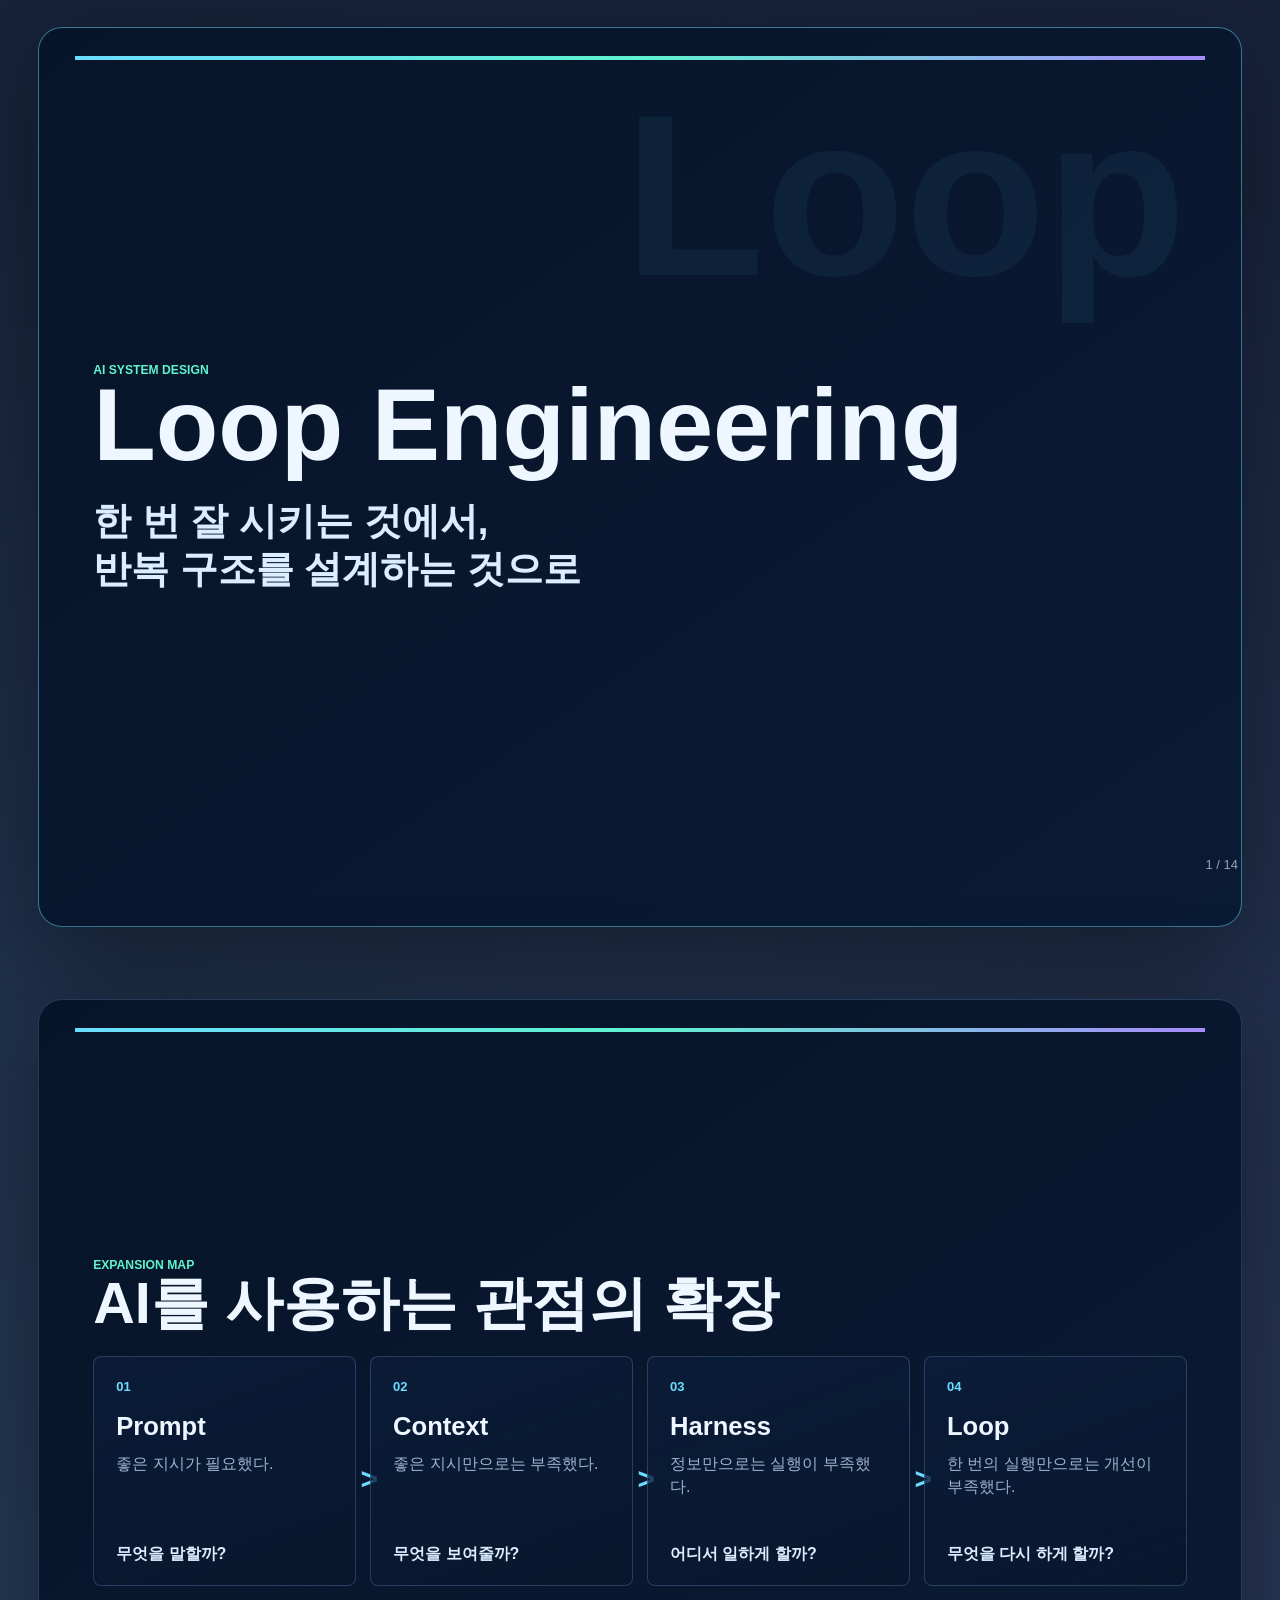
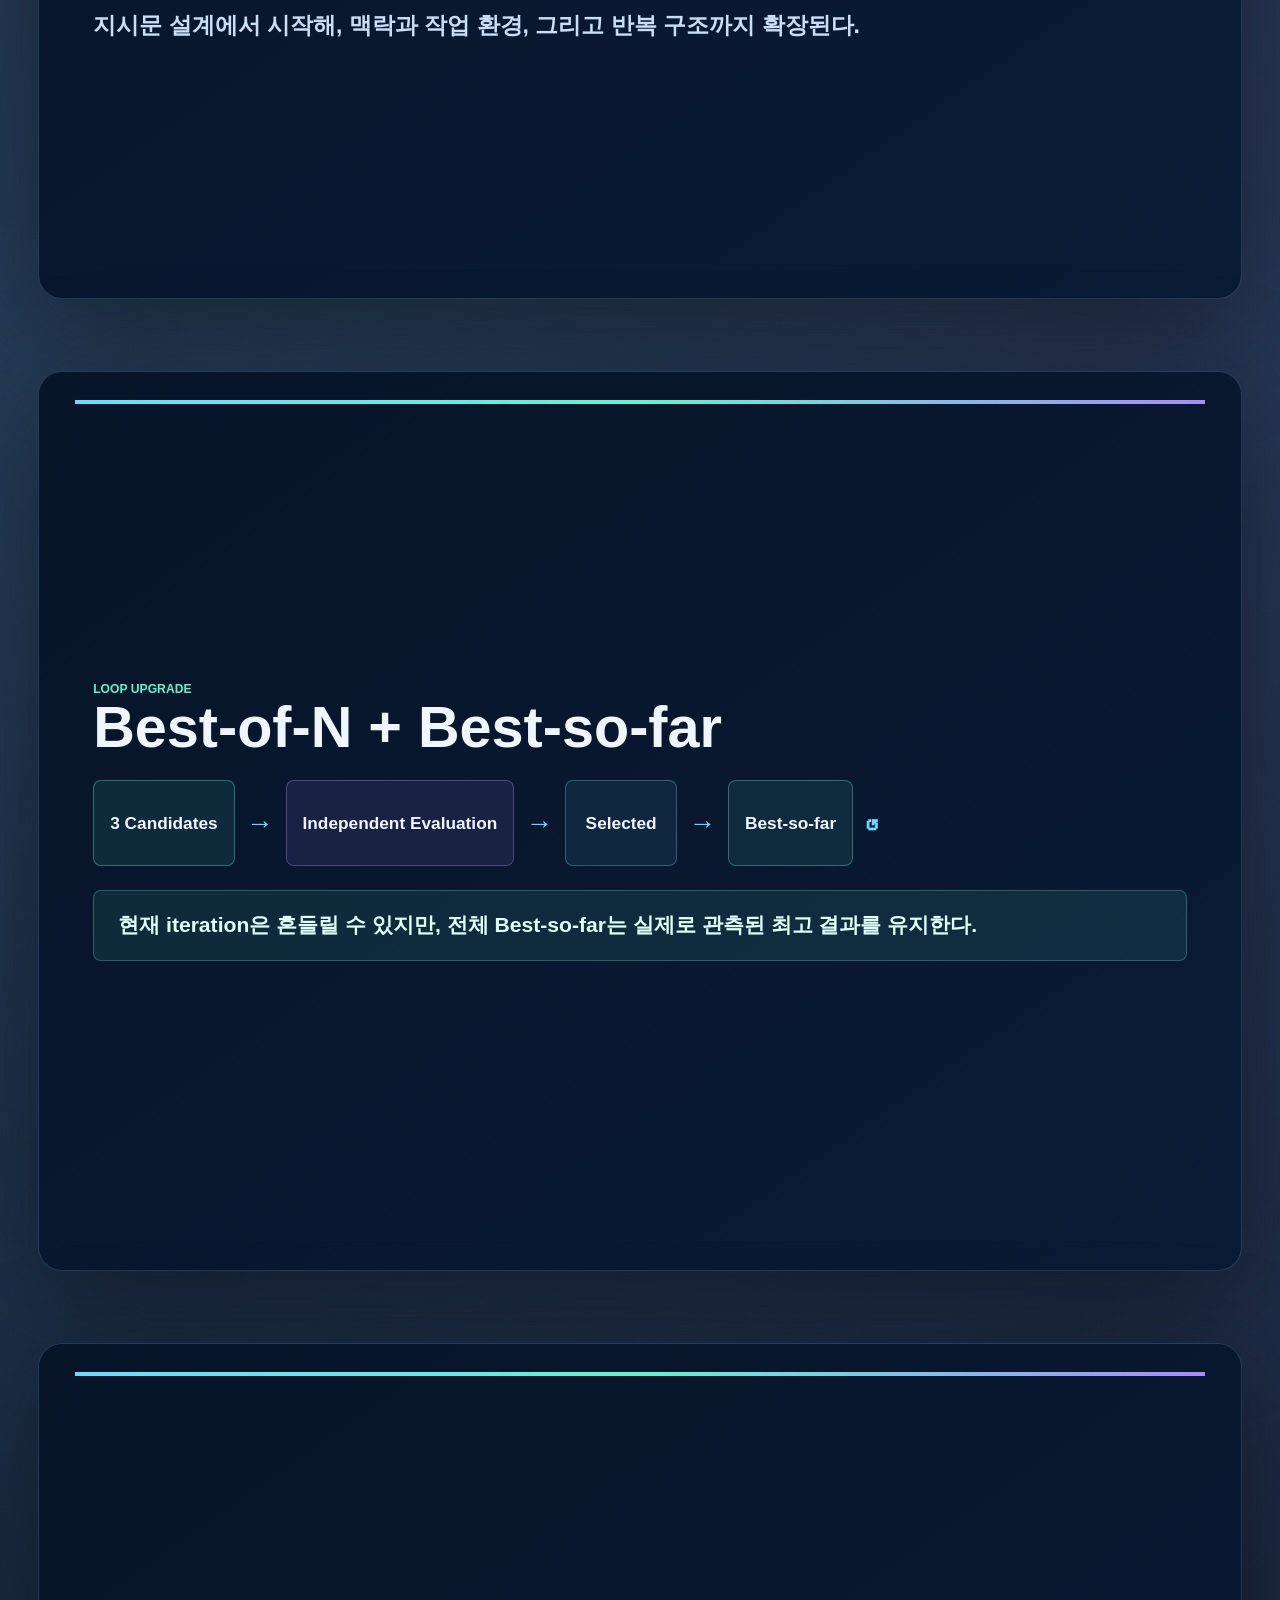
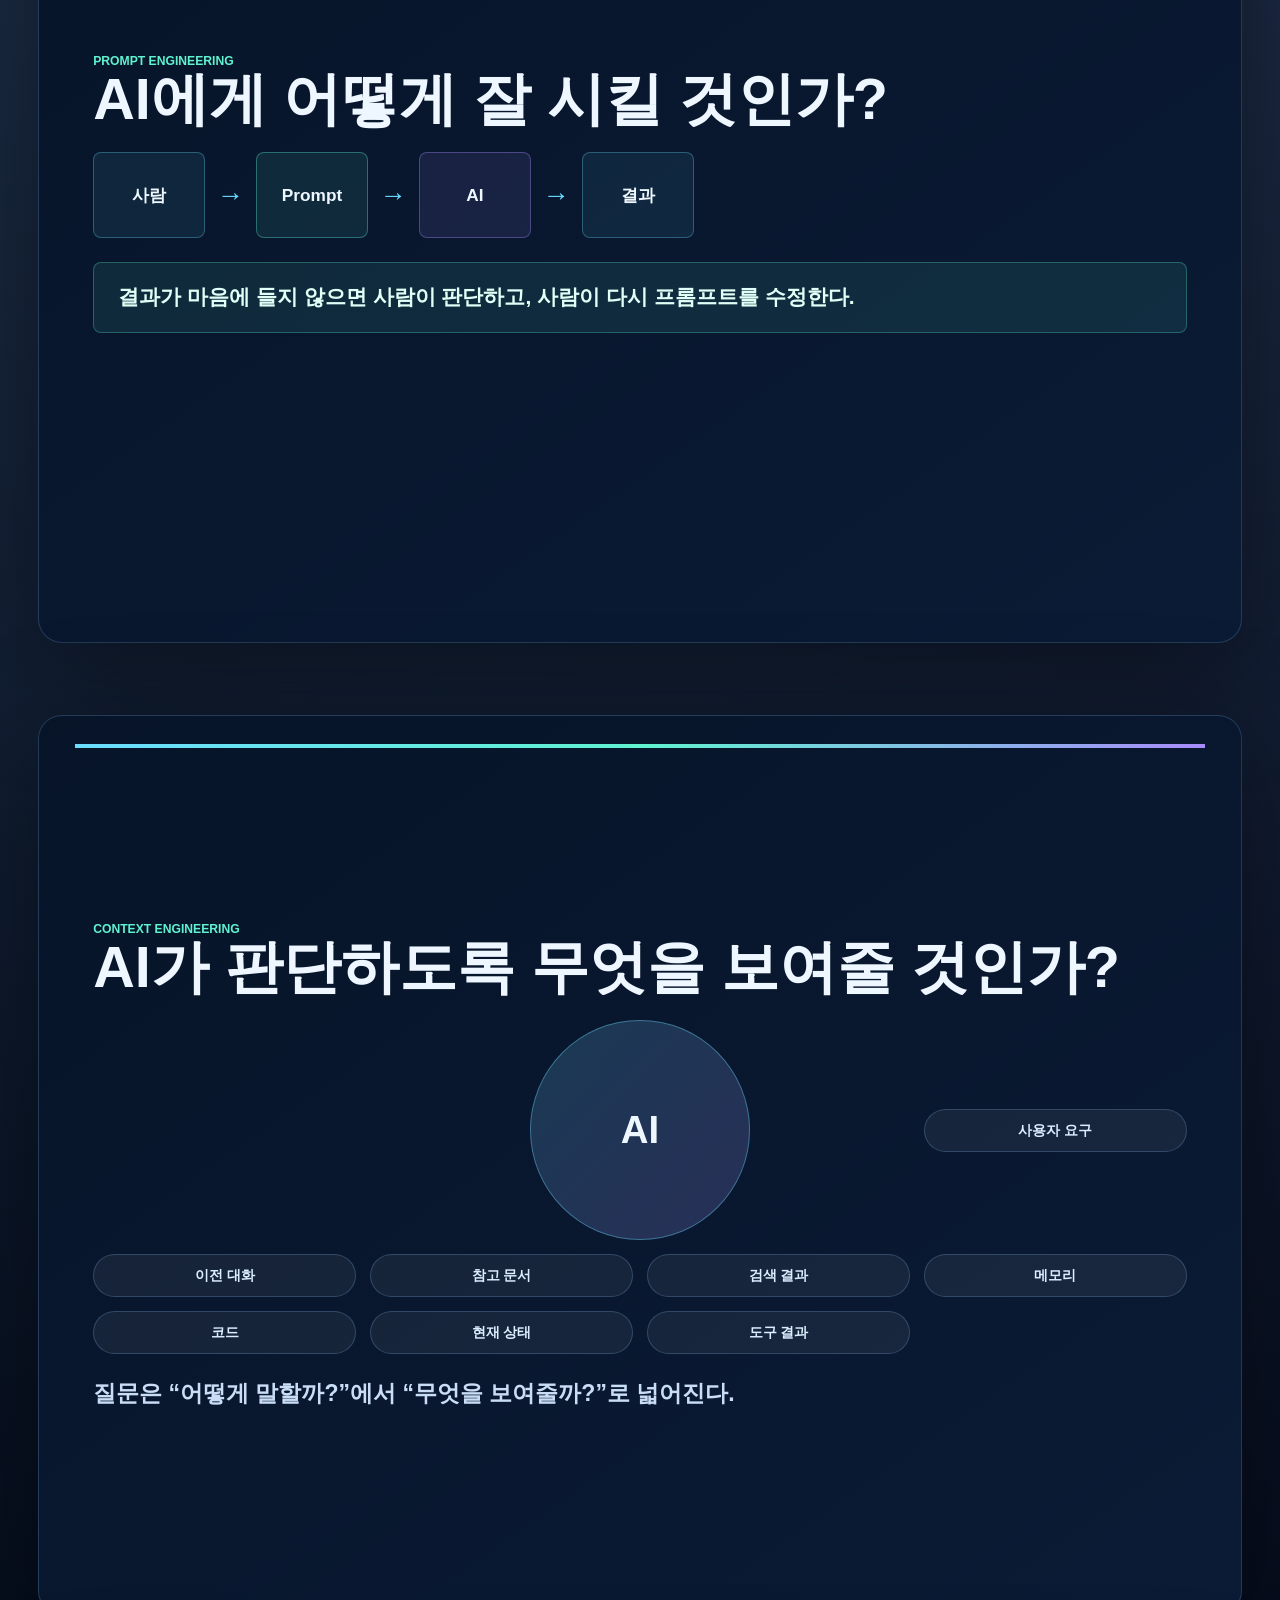
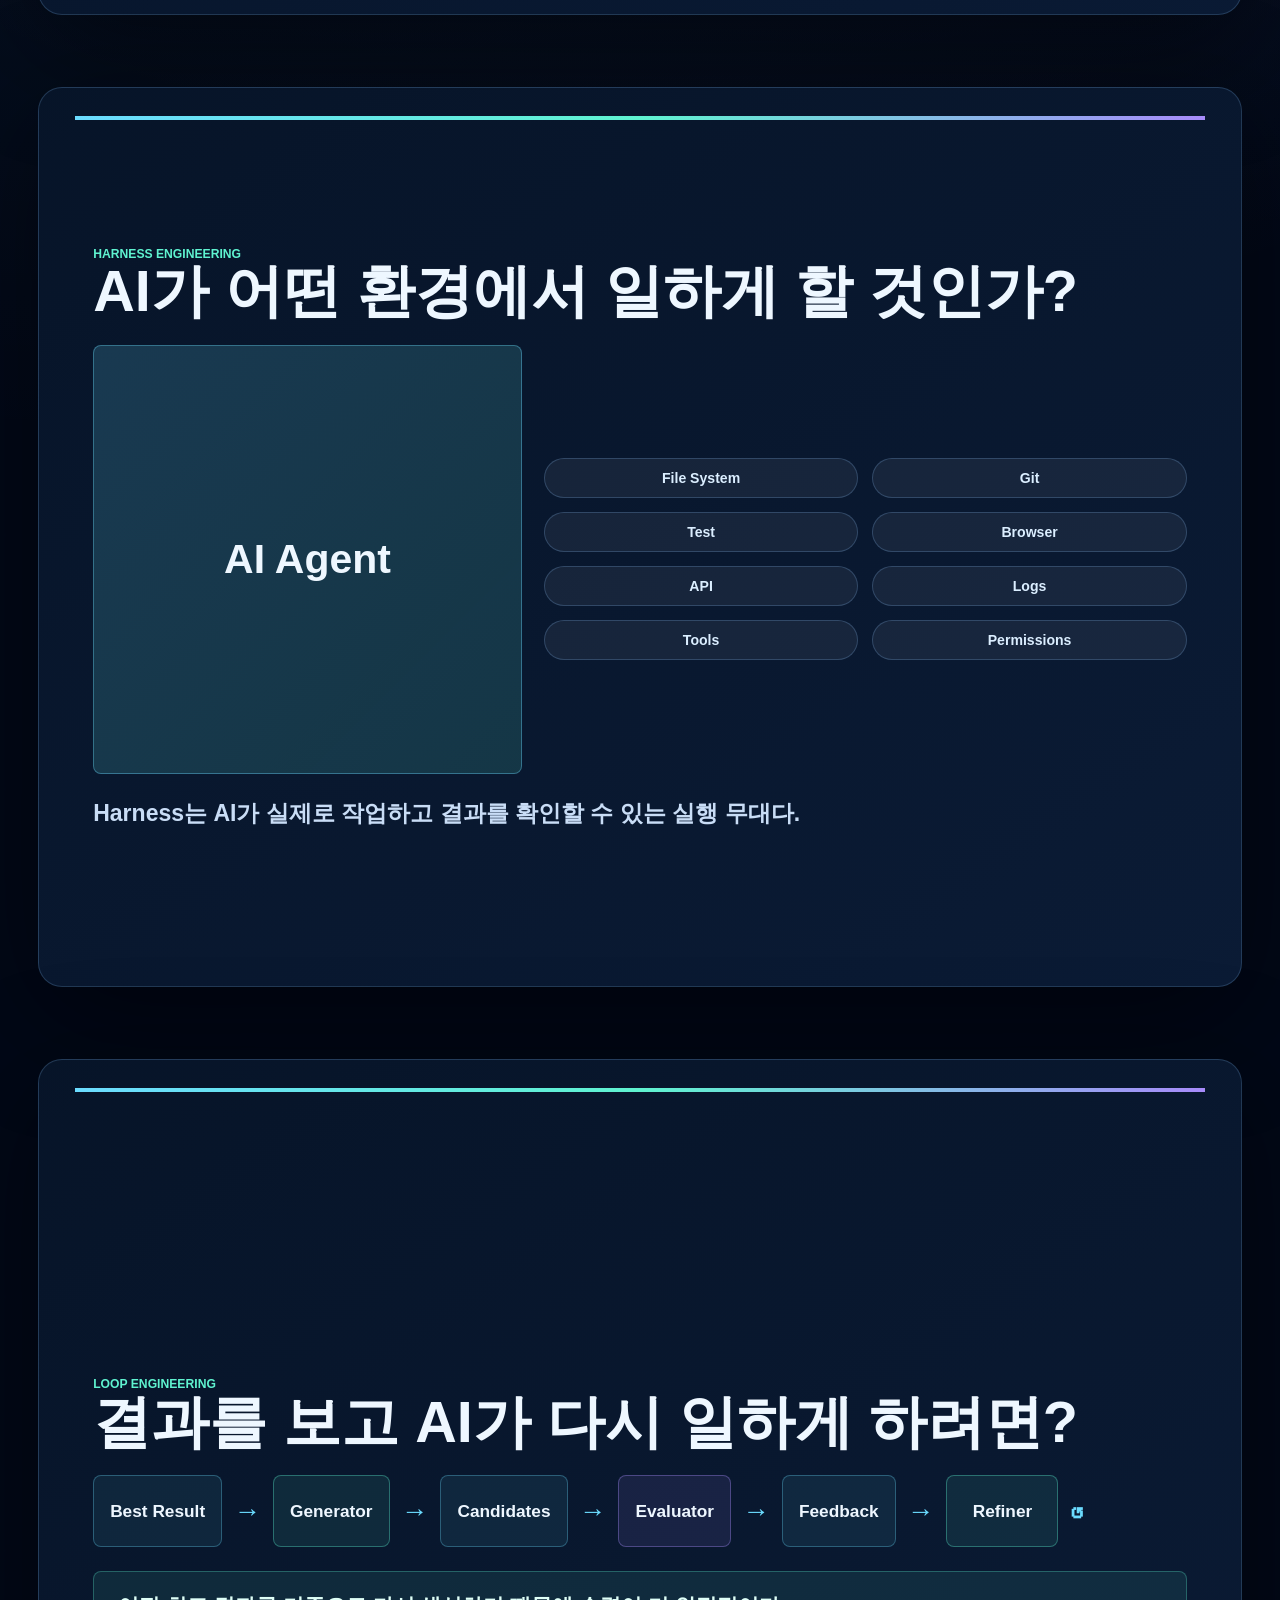
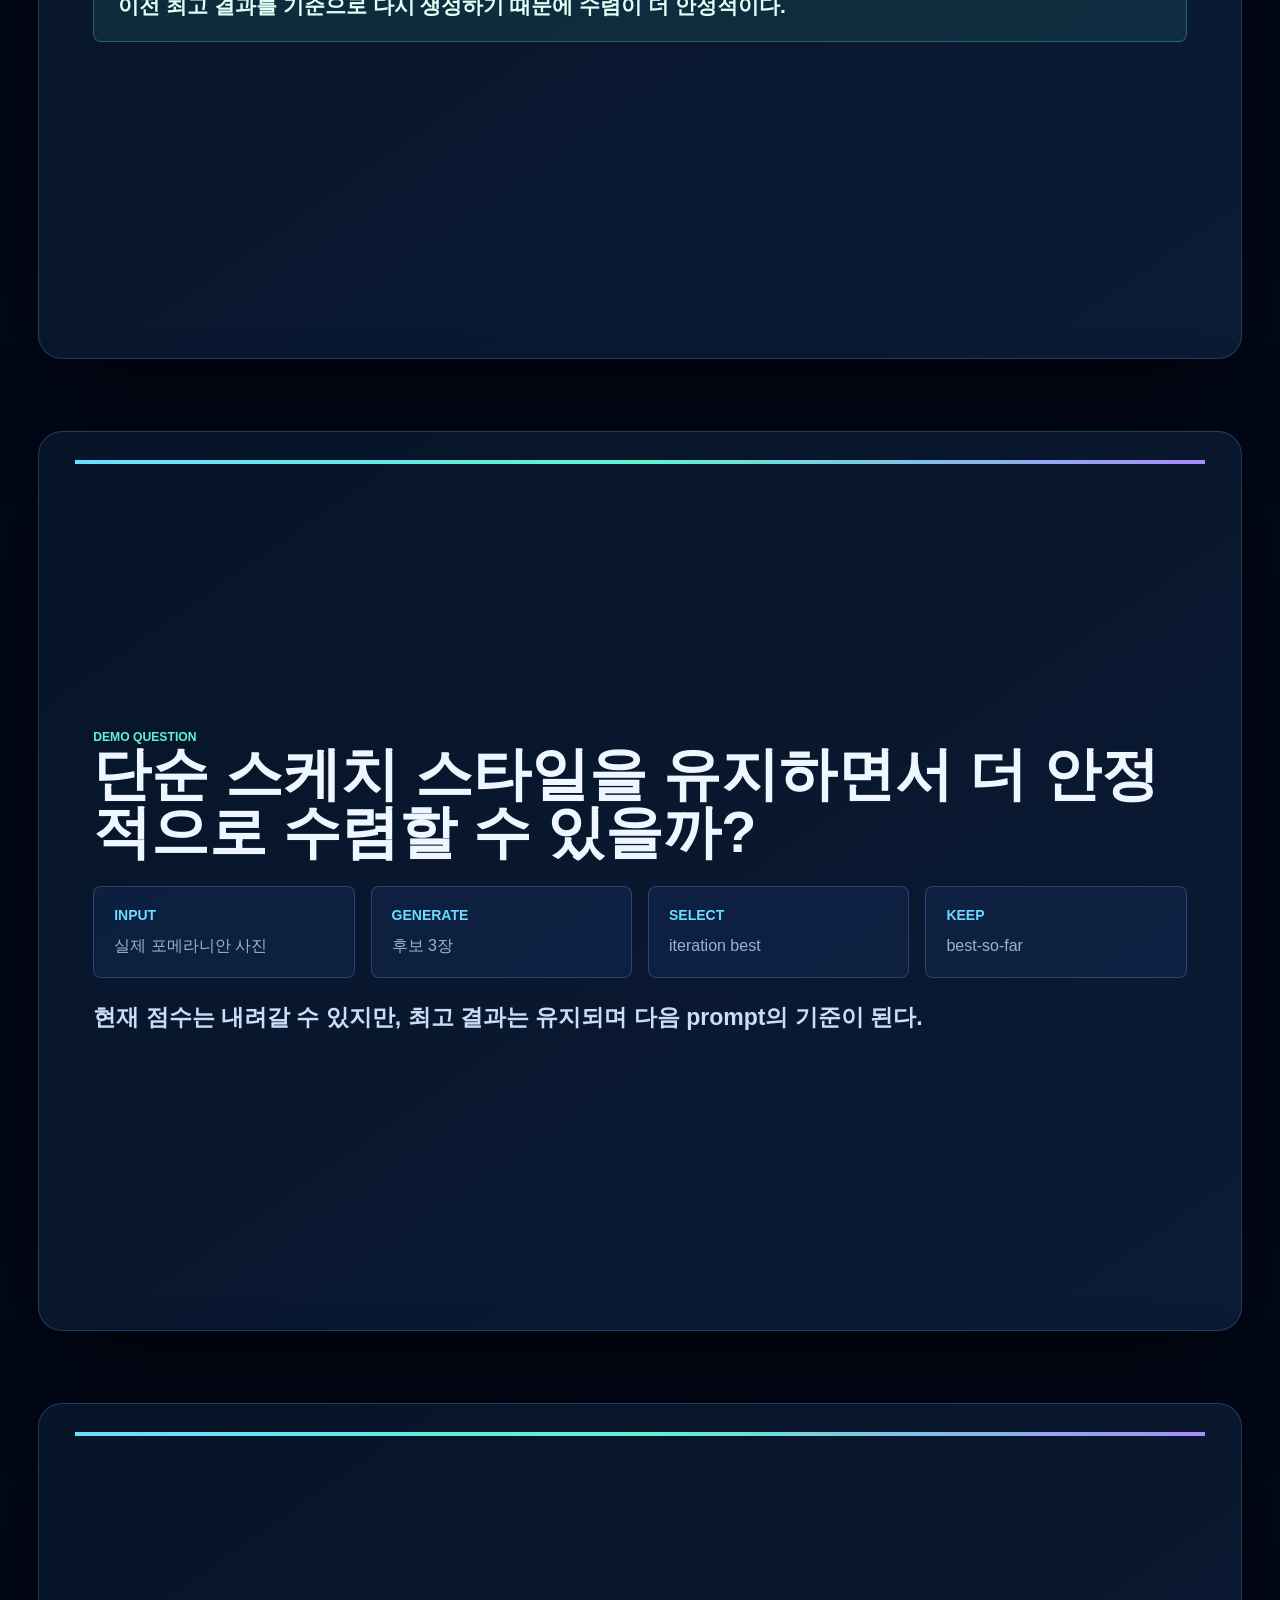
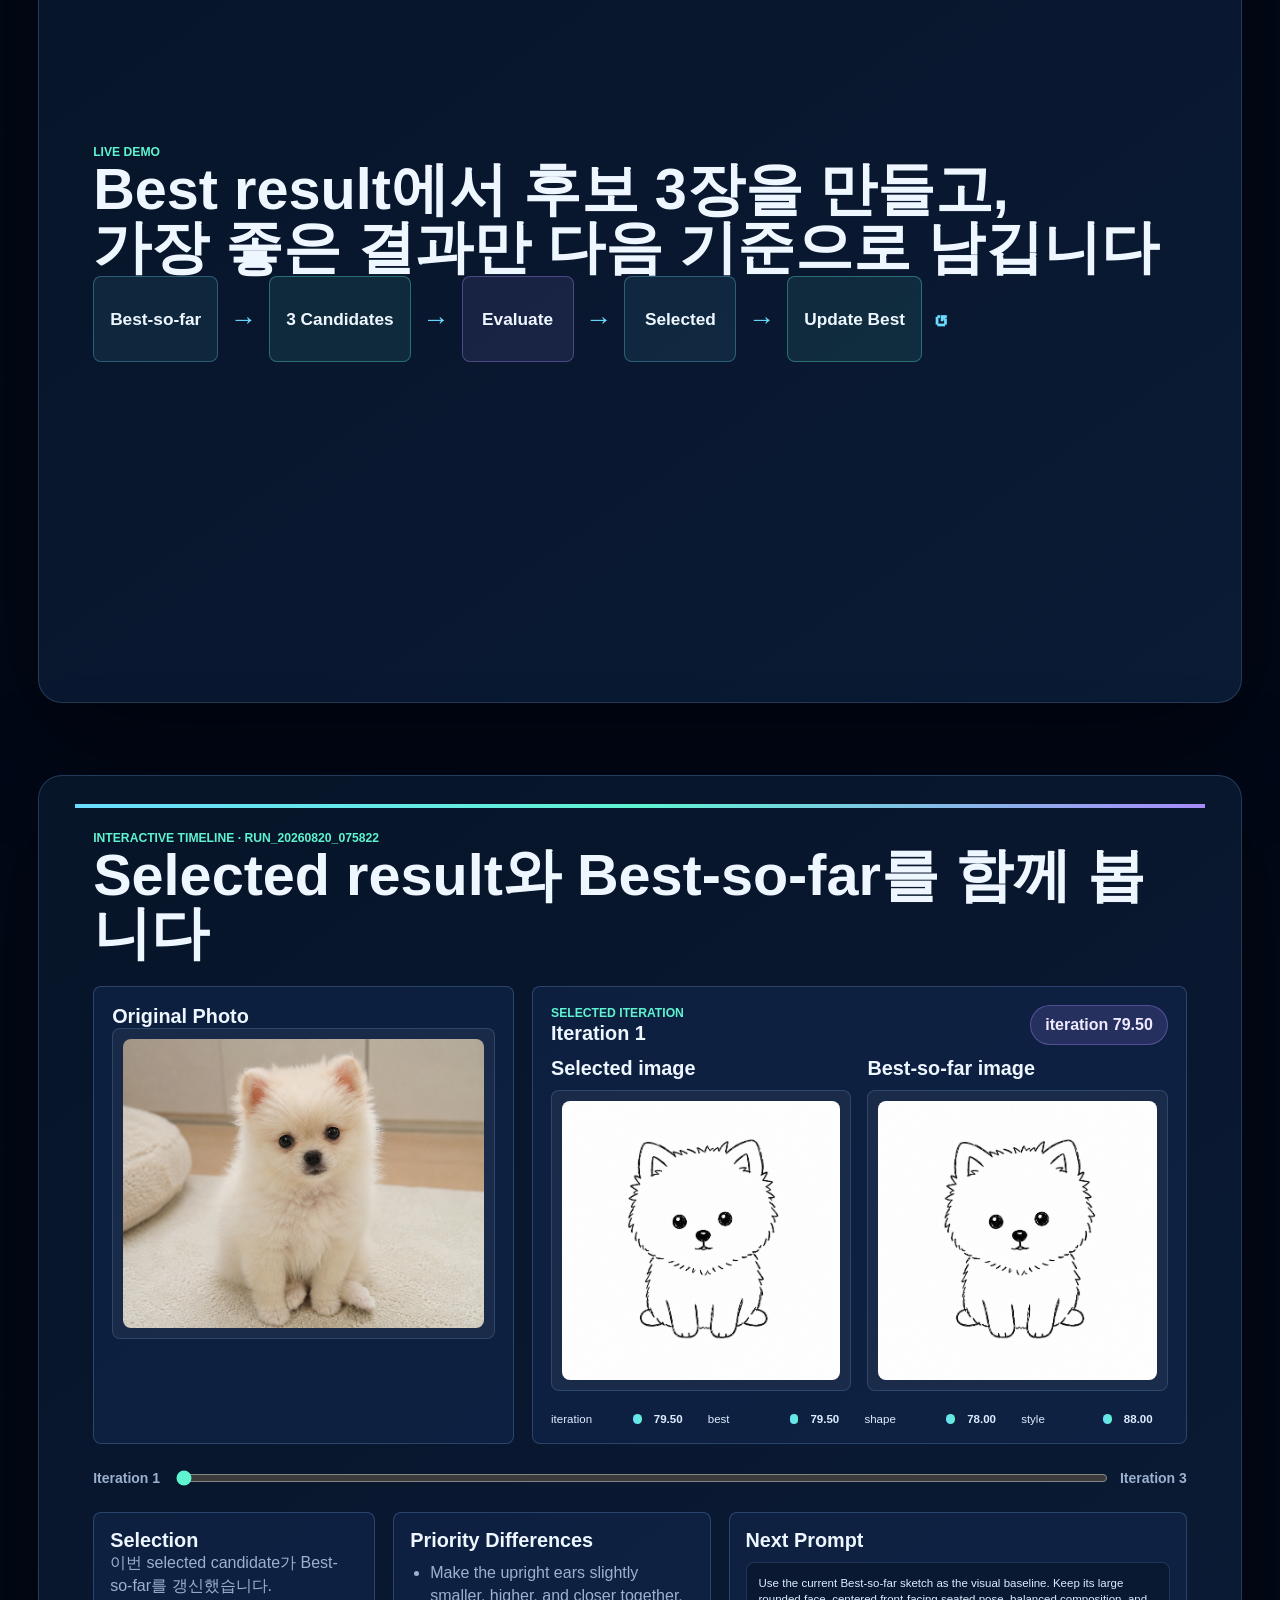
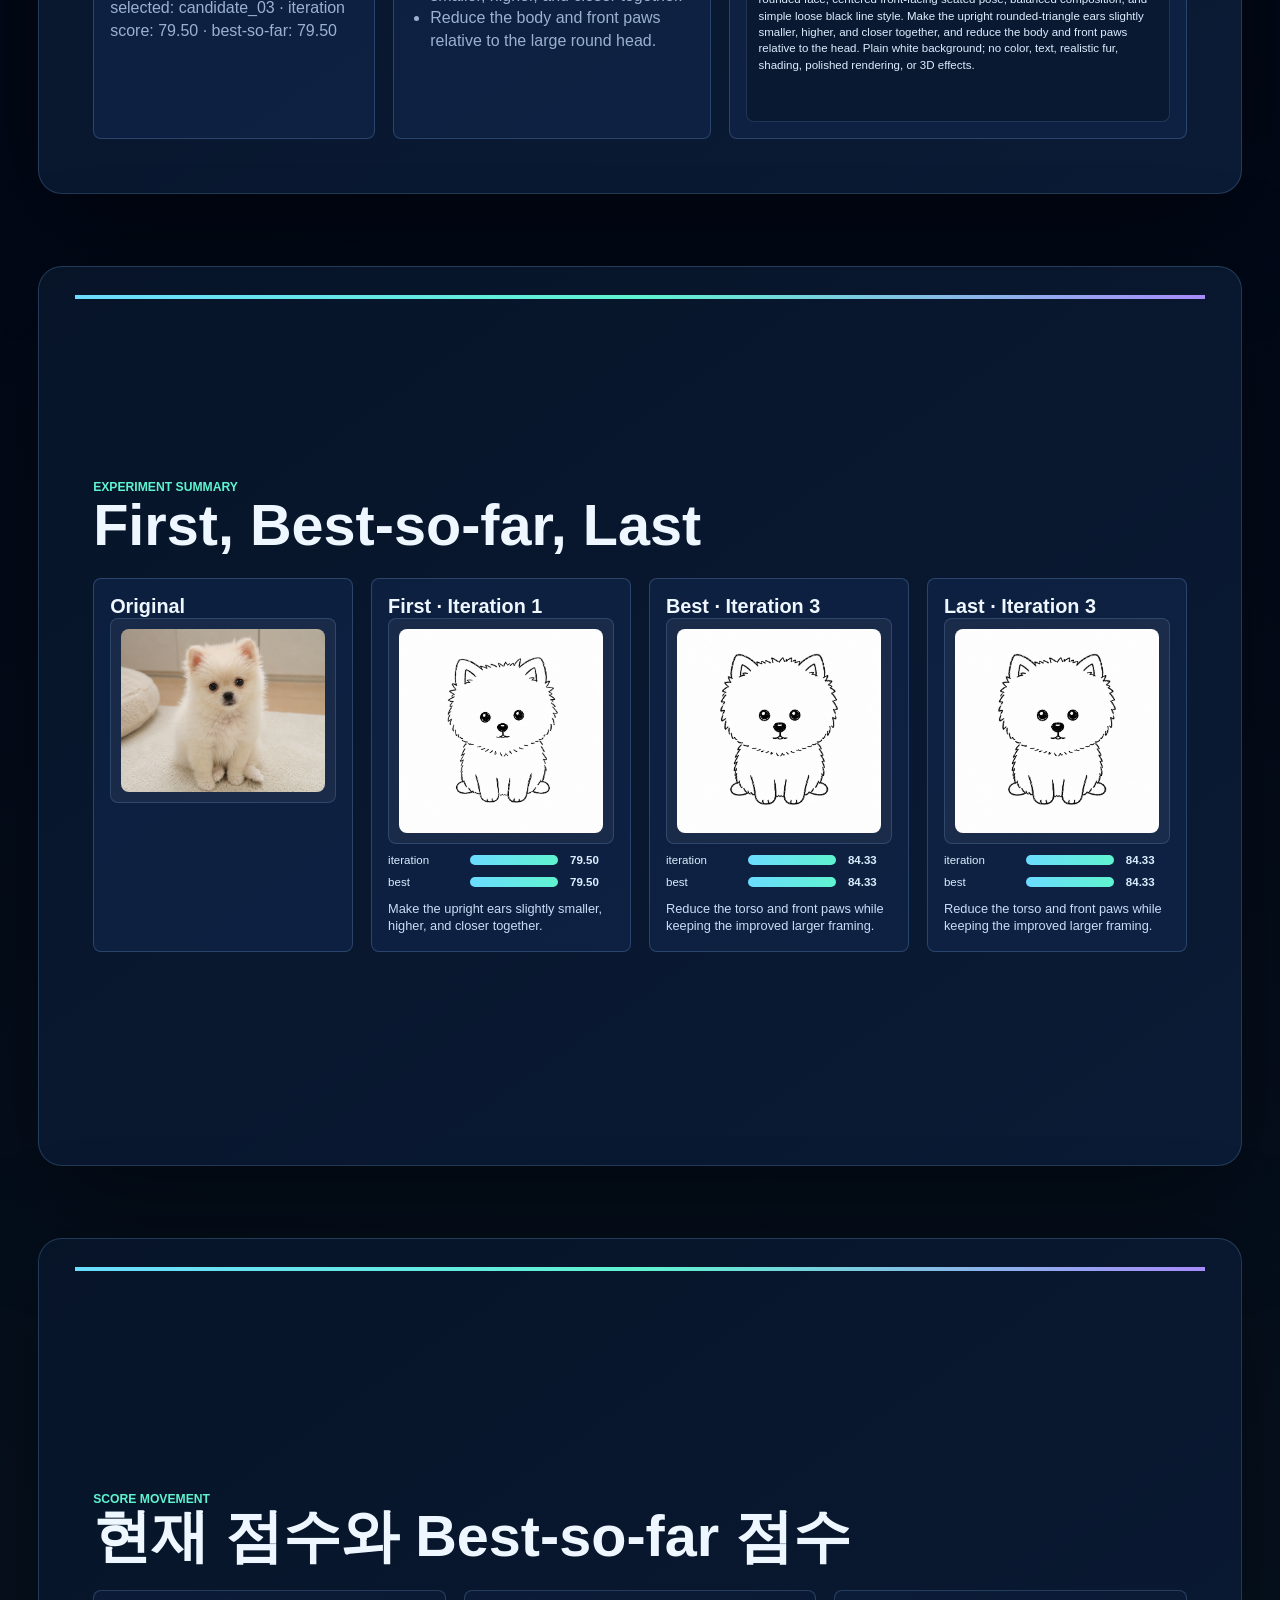
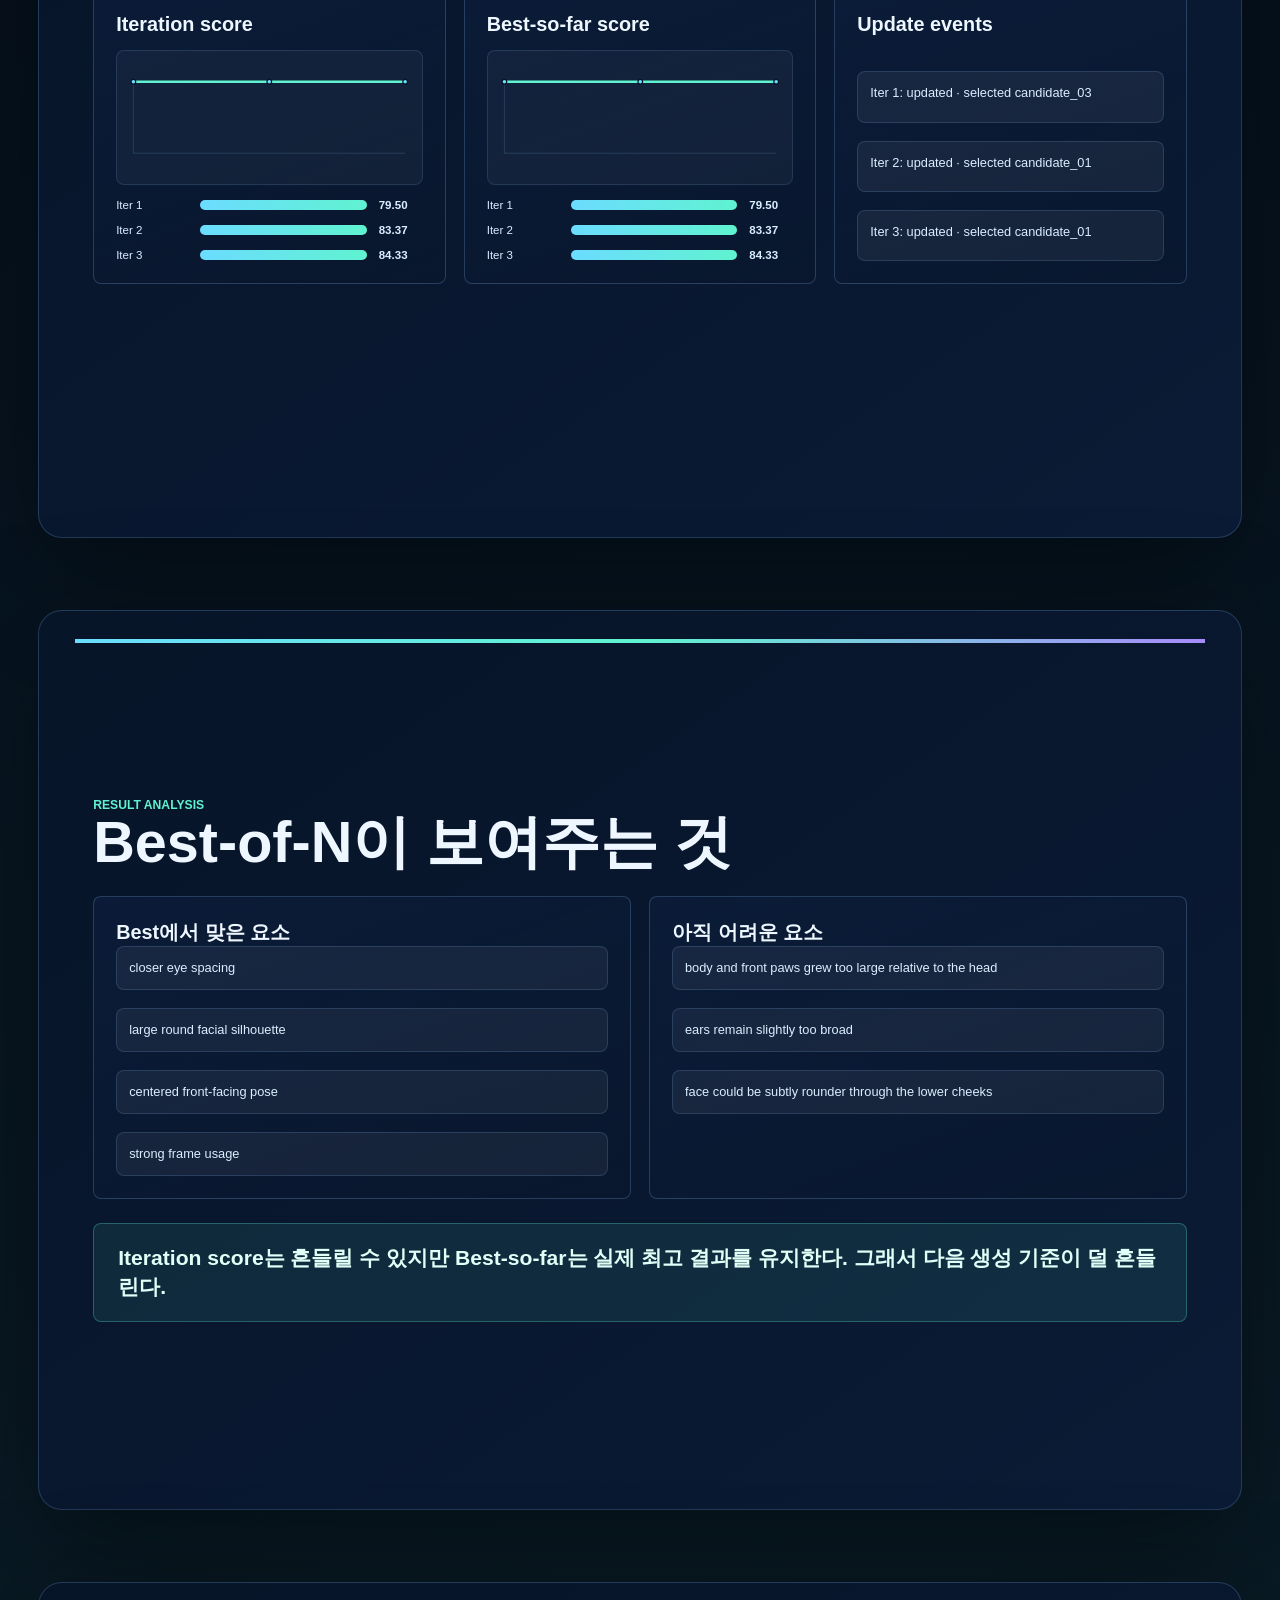
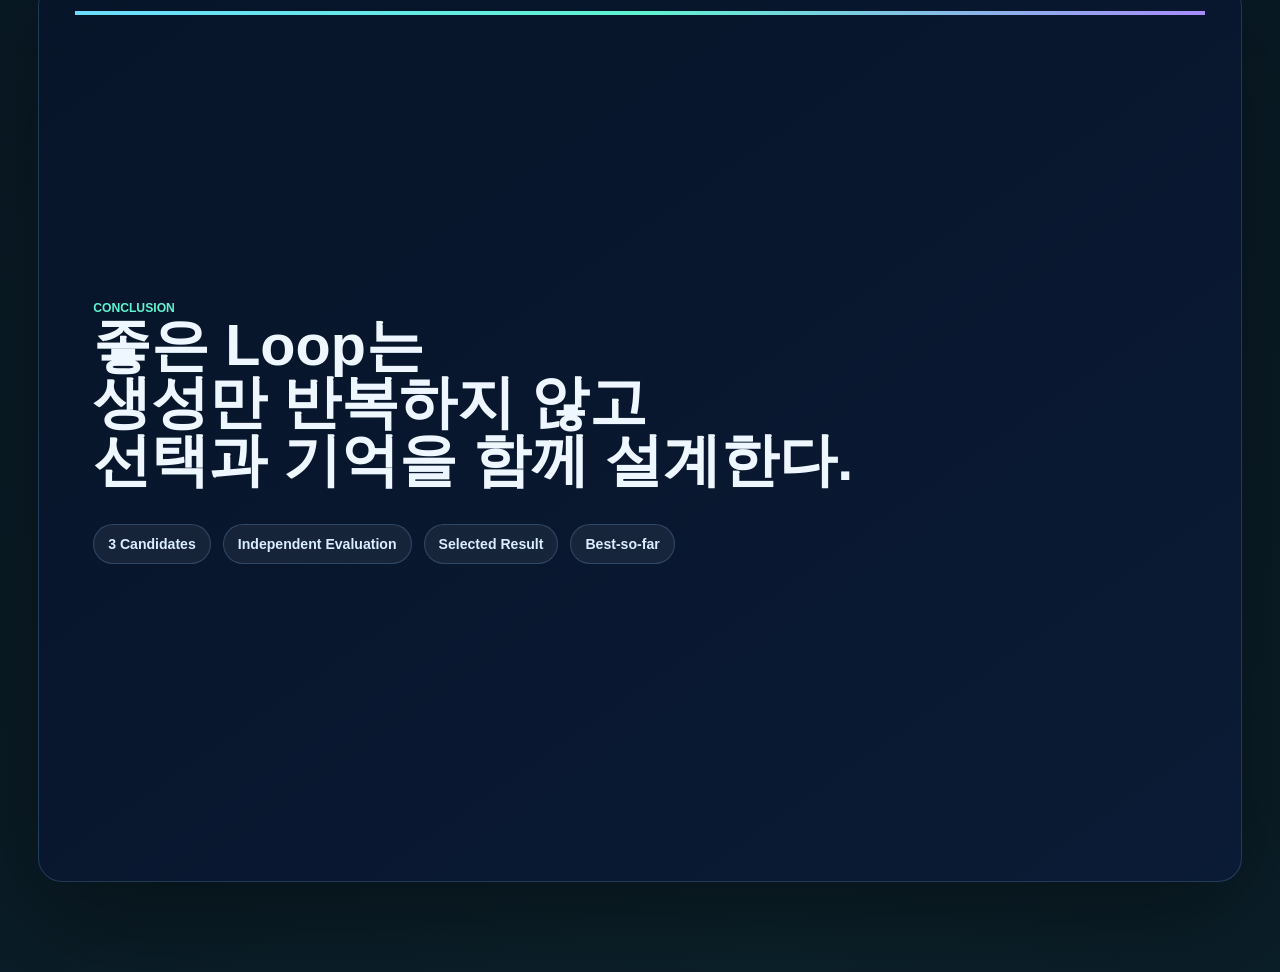
==== presentation/index.html @ 458c6069 "chore: update loop experiment results" ====
<!doctype html>
<html lang="ko">
<head>
  <meta charset="utf-8">
  <meta name="viewport" content="width=device-width, initial-scale=1">
  <title>Loop Engineering</title>
  <link rel="stylesheet" href="styles.css">
</head>
<body>
  <main class="deck">
    
        <section class="slide title-slide center">
          <div class="title-mark">Loop</div>
          <div>
            <p class="eyebrow">AI System Design</p>
            <h1>Loop Engineering</h1>
            <p class="title-sub">한 번 잘 시키는 것에서,<br>반복 구조를 설계하는 것으로</p>
          </div>
        </section>
        
        <section class="slide spread">
          <header><p class="eyebrow">Expansion Map</p><h2>AI를 사용하는 관점의 확장</h2></header>
          <div class="evolution">
            <article class="phase"><b>01</b><h3>Prompt</h3><p>좋은 지시가 필요했다.</p><em>무엇을 말할까?</em></article>
            <article class="phase"><b>02</b><h3>Context</h3><p>좋은 지시만으로는 부족했다.</p><em>무엇을 보여줄까?</em></article>
            <article class="phase"><b>03</b><h3>Harness</h3><p>정보만으로는 실행이 부족했다.</p><em>어디서 일하게 할까?</em></article>
            <article class="phase"><b>04</b><h3>Loop</h3><p>한 번의 실행만으로는 개선이 부족했다.</p><em>무엇을 다시 하게 할까?</em></article>
          </div>
          <p class="lead">지시문 설계에서 시작해, 맥락과 작업 환경, 그리고 반복 구조까지 확장된다.</p>
        </section>
        
        <section class="slide spread">
          <header><p class="eyebrow">Loop Upgrade</p><h2>Best-of-N + Best-so-far</h2></header>
          <div class="flow big-flow">
            <div class="node mint">3 Candidates</div><div class="arrow">→</div>
            <div class="node violet">Independent Evaluation</div><div class="arrow">→</div>
            <div class="node">Selected</div><div class="arrow">→</div>
            <div class="node mint">Best-so-far</div><div class="arrow">↺</div>
          </div>
          <div class="callout">현재 iteration은 흔들릴 수 있지만, 전체 Best-so-far는 실제로 관측된 최고 결과를 유지한다.</div>
        </section>
        
        <section class="slide spread">
          <header><p class="eyebrow">Prompt Engineering</p><h2>AI에게 어떻게 잘 시킬 것인가?</h2></header>
          <div class="flow big-flow">
            <div class="node">사람</div><div class="arrow">→</div>
            <div class="node mint">Prompt</div><div class="arrow">→</div>
            <div class="node violet">AI</div><div class="arrow">→</div>
            <div class="node">결과</div>
          </div>
          <div class="callout">결과가 마음에 들지 않으면 사람이 판단하고, 사람이 다시 프롬프트를 수정한다.</div>
        </section>
        
        <section class="slide spread">
          <header><p class="eyebrow">Context Engineering</p><h2>AI가 판단하도록 무엇을 보여줄 것인가?</h2></header>
          <div class="context-map">
            <div class="center-node">AI</div>
            <span>사용자 요구</span><span>이전 대화</span><span>참고 문서</span><span>검색 결과</span>
            <span>메모리</span><span>코드</span><span>현재 상태</span><span>도구 결과</span>
          </div>
          <p class="lead">질문은 “어떻게 말할까?”에서 “무엇을 보여줄까?”로 넓어진다.</p>
        </section>
        
        <section class="slide spread">
          <header><p class="eyebrow">Harness Engineering</p><h2>AI가 어떤 환경에서 일하게 할 것인가?</h2></header>
          <div class="harness-shell">
            <div class="agent-core">AI Agent</div>
            <div class="tool-ring">
              <span>File System</span><span>Git</span><span>Test</span><span>Browser</span>
              <span>API</span><span>Logs</span><span>Tools</span><span>Permissions</span>
            </div>
          </div>
          <p class="lead">Harness는 AI가 실제로 작업하고 결과를 확인할 수 있는 실행 무대다.</p>
        </section>
        
        <section class="slide spread">
          <header><p class="eyebrow">Loop Engineering</p><h2>결과를 보고 AI가 다시 일하게 하려면?</h2></header>
          <div class="loop-diagram">
            <div class="node">Best Result</div><div class="arrow">→</div>
            <div class="node mint">Generator</div><div class="arrow">→</div>
            <div class="node">Candidates</div><div class="arrow">→</div>
            <div class="node violet">Evaluator</div><div class="arrow">→</div>
            <div class="node">Feedback</div><div class="arrow">→</div>
            <div class="node mint">Refiner</div><div class="arrow">↺</div>
          </div>
          <div class="callout">이전 최고 결과를 기준으로 다시 생성하기 때문에 수렴이 더 안정적이다.</div>
        </section>
        
        <section class="slide spread">
          <header><p class="eyebrow">Demo Question</p><h2>단순 스케치 스타일을 유지하면서 더 안정적으로 수렴할 수 있을까?</h2></header>
          <div class="demo-goals">
            <article><b>Input</b><p>실제 포메라니안 사진</p></article>
            <article><b>Generate</b><p>후보 3장</p></article>
            <article><b>Select</b><p>iteration best</p></article>
            <article><b>Keep</b><p>best-so-far</p></article>
          </div>
          <p class="lead">현재 점수는 내려갈 수 있지만, 최고 결과는 유지되며 다음 prompt의 기준이 된다.</p>
        </section>
        
        <section class="slide transition-slide center">
          <div>
            <p class="eyebrow">Live Demo</p>
            <h2>Best result에서 후보 3장을 만들고,<br>가장 좋은 결과만 다음 기준으로 남깁니다</h2>
          </div>
          <div class="flow demo-flow">
            <div class="node">Best-so-far</div><div class="arrow">→</div>
            <div class="node mint">3 Candidates</div><div class="arrow">→</div>
            <div class="node violet">Evaluate</div><div class="arrow">→</div>
            <div class="node">Selected</div><div class="arrow">→</div>
            <div class="node mint">Update Best</div><div class="arrow">↺</div>
          </div>
        </section>
        
        <section class="slide timeline-slide spread">
          <header>
            <p class="eyebrow">Interactive Timeline · run_20260820_075822</p>
            <h2>Selected result와 Best-so-far를 함께 봅니다</h2>
          </header>
          <div class="timeline-layout">
            <aside class="original-panel">
              <h3>Original Photo</h3>
              <div class="image-frame"><img src="assets/latest-run/original_pomeranian.png" alt="Original Photo"></div>
            </aside>
            <section class="iteration-panel">
              <div class="iteration-head">
                <div><p class="stage-tag">Selected Iteration</p><h3 id="timeline-title">Iteration</h3></div>
                <div class="score-chip" id="timeline-overall">score</div>
              </div>
              <div class="comparison-pair">
                <article>
                  <h3>Selected image</h3>
                  <div class="image-frame"><img id="timeline-image" src="" alt="Selected iteration"></div>
                </article>
                <article>
                  <h3>Best-so-far image</h3>
                  <div class="image-frame"><img id="timeline-best-image" src="" alt="Best-so-far iteration"></div>
                </article>
              </div>
              <div class="timeline-metrics">
                <div>
    <div class="metric">
      <span>iteration</span>
      <div class="track"><i style="width:0%"></i></div>
      <b>0.00</b>
    </div>
    </div>
                <div>
    <div class="metric">
      <span>best</span>
      <div class="track"><i style="width:0%"></i></div>
      <b>0.00</b>
    </div>
    </div>
                <div>
    <div class="metric">
      <span>shape</span>
      <div class="track"><i style="width:0%"></i></div>
      <b>0.00</b>
    </div>
    </div>
                <div>
    <div class="metric">
      <span>style</span>
      <div class="track"><i style="width:0%"></i></div>
      <b>0.00</b>
    </div>
    </div>
              </div>
            </section>
          </div>
          <div class="slider-wrap">
            <span>Iteration 1</span>
            <input id="iteration-slider" type="range" min="1" max="3" value="1" step="1">
            <span>Iteration 3</span>
          </div>
          <div class="timeline-details">
            <article><h3>Selection</h3><div id="timeline-selection"></div></article>
            <article><h3>Priority Differences</h3><div id="timeline-priority"></div></article>
            <article><h3>Next Prompt</h3><pre id="timeline-prompt"></pre></article>
          </div>
        </section>
        
        <section class="slide spread">
          <header><p class="eyebrow">Experiment Summary</p><h2>First, Best-so-far, Last</h2></header>
          <div class="summary-grid">
            <article class="result-card"><h3>Original</h3><div class="image-frame"><img src="assets/latest-run/original_pomeranian.png" alt="Original Photo"></div></article>
            
    <article class="result-card">
      <h3>First · Iteration 1</h3>
      <div class="image-frame"><img src="assets/latest-run/iteration_001_selected.png" alt="First"></div>
      
    <div class="metric">
      <span>iteration</span>
      <div class="track"><i style="width:100%"></i></div>
      <b>79.50</b>
    </div>
    
      
    <div class="metric">
      <span>best</span>
      <div class="track"><i style="width:100%"></i></div>
      <b>79.50</b>
    </div>
    
      <p class="priority">Make the upright ears slightly smaller, higher, and closer together.</p>
    </article>
    
            
    <article class="result-card">
      <h3>Best · Iteration 3</h3>
      <div class="image-frame"><img src="assets/latest-run/iteration_003_selected.png" alt="Best"></div>
      
    <div class="metric">
      <span>iteration</span>
      <div class="track"><i style="width:100%"></i></div>
      <b>84.33</b>
    </div>
    
      
    <div class="metric">
      <span>best</span>
      <div class="track"><i style="width:100%"></i></div>
      <b>84.33</b>
    </div>
    
      <p class="priority">Reduce the torso and front paws while keeping the improved larger framing.</p>
    </article>
    
            
    <article class="result-card">
      <h3>Last · Iteration 3</h3>
      <div class="image-frame"><img src="assets/latest-run/iteration_003_selected.png" alt="Last"></div>
      
    <div class="metric">
      <span>iteration</span>
      <div class="track"><i style="width:100%"></i></div>
      <b>84.33</b>
    </div>
    
      
    <div class="metric">
      <span>best</span>
      <div class="track"><i style="width:100%"></i></div>
      <b>84.33</b>
    </div>
    
      <p class="priority">Reduce the torso and front paws while keeping the improved larger framing.</p>
    </article>
    
          </div>
        </section>
        
        <section class="slide spread">
          <header><p class="eyebrow">Score Movement</p><h2>현재 점수와 Best-so-far 점수</h2></header>
          <div class="score-grid">
            <article class="card score-card"><h3>Iteration score</h3>
    <svg class="line-chart" viewBox="0 0 520 170" role="img" aria-label="iteration score line chart">
      <line x1="28" y1="146" x2="492" y2="146" class="axis"></line>
      <line x1="28" y1="24" x2="28" y2="146" class="axis"></line>
      <polyline points="28.0,24.0 260.0,24.0 492.0,24.0" class="series"></polyline>
      <circle cx="28.0" cy="24.0" r="4"><title>Iter 1: 79.50</title></circle><circle cx="260.0" cy="24.0" r="4"><title>Iter 2: 83.37</title></circle><circle cx="492.0" cy="24.0" r="4"><title>Iter 3: 84.33</title></circle>
    </svg>
    <div class="chart">
            <div class="chart-row">
              <span>Iter 1</span>
              <div class="track"><i style="width:100%"></i></div>
              <b>79.50</b>
            </div>

            <div class="chart-row">
              <span>Iter 2</span>
              <div class="track"><i style="width:100%"></i></div>
              <b>83.37</b>
            </div>

            <div class="chart-row">
              <span>Iter 3</span>
              <div class="track"><i style="width:100%"></i></div>
              <b>84.33</b>
            </div>
            </div></article>
            <article class="card score-card"><h3>Best-so-far score</h3>
    <svg class="line-chart" viewBox="0 0 520 170" role="img" aria-label="best so far score line chart">
      <line x1="28" y1="146" x2="492" y2="146" class="axis"></line>
      <line x1="28" y1="24" x2="28" y2="146" class="axis"></line>
      <polyline points="28.0,24.0 260.0,24.0 492.0,24.0" class="series"></polyline>
      <circle cx="28.0" cy="24.0" r="4"><title>Iter 1: 79.50</title></circle><circle cx="260.0" cy="24.0" r="4"><title>Iter 2: 83.37</title></circle><circle cx="492.0" cy="24.0" r="4"><title>Iter 3: 84.33</title></circle>
    </svg>
    <div class="chart">
            <div class="chart-row">
              <span>Iter 1</span>
              <div class="track"><i style="width:100%"></i></div>
              <b>79.50</b>
            </div>

            <div class="chart-row">
              <span>Iter 2</span>
              <div class="track"><i style="width:100%"></i></div>
              <b>83.37</b>
            </div>

            <div class="chart-row">
              <span>Iter 3</span>
              <div class="track"><i style="width:100%"></i></div>
              <b>84.33</b>
            </div>
            </div></article>
            <article class="card score-card"><h3>Update events</h3><div class="insight-list"><p>Iter 1: updated · selected candidate_03</p><p>Iter 2: updated · selected candidate_01</p><p>Iter 3: updated · selected candidate_01</p></div></article>
          </div>
        </section>
        
        <section class="slide spread">
          <header><p class="eyebrow">Result Analysis</p><h2>Best-of-N이 보여주는 것</h2></header>
          <div class="compare">
            <article class="card"><h3>Best에서 맞은 요소</h3><div class="insight-list"><p>closer eye spacing</p><p>large round facial silhouette</p><p>centered front-facing pose</p><p>strong frame usage</p></div></article>
            <article class="card"><h3>아직 어려운 요소</h3><div class="insight-list"><p>body and front paws grew too large relative to the head</p><p>ears remain slightly too broad</p><p>face could be subtly rounder through the lower cheeks</p></div></article>
          </div>
          <div class="callout">Iteration score는 흔들릴 수 있지만 Best-so-far는 실제 최고 결과를 유지한다. 그래서 다음 생성 기준이 덜 흔들린다.</div>
        </section>
        
        <section class="slide center conclusion-slide">
          <div>
            <p class="eyebrow">Conclusion</p>
            <h2>좋은 Loop는<br>생성만 반복하지 않고<br>선택과 기억을 함께 설계한다.</h2>
          </div>
          <div class="conclusion-strip">
            <span>3 Candidates</span>
            <span>Independent Evaluation</span>
            <span>Selected Result</span>
            <span>Best-so-far</span>
          </div>
        </section>
        
  </main>
  <div class="progress"></div>
  <script id="run-data" type="application/json">{"runName": "run_20260820_075822", "schemaVersion": "best_of_n_v1", "referenceAsset": "assets/latest-run/original_pomeranian.png", "summary": {"status": "completed", "schema_version": "best_of_n_v1", "stop_reason": "requested_iterations_completed", "requested_iterations": 3, "completed_iterations": 3, "iteration_scores": [79.5, 83.3688, 84.325], "best_so_far_scores": [79.5, 83.3688, 84.325], "best_iteration": 3, "best_candidate": "candidate_01", "final_best_score": 84.325}, "iterations": [{"iteration": 1, "imageAsset": "assets/latest-run/iteration_001_selected.png", "bestSoFarAsset": "assets/latest-run/iteration_001_selected.png", "nextPrompt": "Use the current Best-so-far sketch as the visual baseline. Keep its large rounded face, centered front-facing seated pose, balanced composition, and simple loose black line style. Make the upright rounded-triangle ears slightly smaller, higher, and closer together, and reduce the body and front paws relative to the head. Plain white background; no color, text, realistic fur, shading, polished rendering, or 3D effects.", "evaluation": {"iteration": 1, "candidates": [{"id": "candidate_01", "file": "candidate_01.png", "face_ratio_score": 70.0, "ear_score": 62.0, "eye_position_score": 72.0, "nose_position_score": 74.0, "head_body_ratio_score": 58.0, "pose_score": 80.0, "silhouette_score": 72.0, "composition_score": 90.0, "sketch_style_score": 90.0, "shape_similarity_score": 72.25, "overall_score": 74.9125, "matched_points": ["centered front-facing pose", "round face", "symmetric front paws"], "differences": ["body is too large relative to the head", "ears are too small and partly buried in the outline"]}, {"id": "candidate_02", "file": "candidate_02.png", "face_ratio_score": 60.0, "ear_score": 78.0, "eye_position_score": 70.0, "nose_position_score": 74.0, "head_body_ratio_score": 65.0, "pose_score": 82.0, "silhouette_score": 66.0, "composition_score": 90.0, "sketch_style_score": 89.0, "shape_similarity_score": 73.125, "overall_score": 75.5063, "matched_points": ["upright triangular ears", "centered seated pose", "simple line style"], "differences": ["face is too narrow", "torso is too tall and elongated"]}, {"id": "candidate_03", "file": "candidate_03.png", "face_ratio_score": 76.0, "ear_score": 74.0, "eye_position_score": 74.0, "nose_position_score": 77.0, "head_body_ratio_score": 70.0, "pose_score": 84.0, "silhouette_score": 78.0, "composition_score": 91.0, "sketch_style_score": 88.0, "shape_similarity_score": 78.0, "overall_score": 79.5, "matched_points": ["large rounded face", "small centered body", "front-facing seated pose", "balanced composition"], "differences": ["ears are wider and lower than the reference", "body and front paws remain slightly too large"]}], "selected_candidate": "candidate_03", "selected_score": 79.5, "previous_best_score": null, "best_updated": true, "best_so_far_score": 79.5, "best_iteration": 1, "best_candidate": "candidate_03", "priority_differences": ["Make the upright ears slightly smaller, higher, and closer together.", "Reduce the body and front paws relative to the large round head."], "suggestions": ["Preserve the centered front-facing pose and simple loose line style.", "Use the iteration 1 selected image as the Best-so-far baseline."]}, "iterationScore": 79.5, "bestSoFarScore": 79.5, "bestUpdated": true, "selectedCandidate": "candidate_03", "candidateAssets": {"candidate_01": "assets/latest-run/iteration_001_candidate_01.png", "candidate_02": "assets/latest-run/iteration_001_candidate_02.png", "candidate_03": "assets/latest-run/iteration_001_candidate_03.png"}}, {"iteration": 2, "imageAsset": "assets/latest-run/iteration_002_selected.png", "bestSoFarAsset": "assets/latest-run/iteration_002_selected.png", "nextPrompt": "Use the current Best-so-far sketch as the visual baseline. Preserve its large round head, compact seated body, short symmetric front paws, small high-set ears, centered pose, and simple black-on-white line style. Move the eyes slightly closer together without changing their height, and scale the full puppy slightly larger within the square frame. Plain white background; no color, text, realistic fur, shading, polished rendering, or 3D effects.", "evaluation": {"iteration": 2, "candidates": [{"id": "candidate_01", "file": "candidate_01.png", "face_ratio_score": 80.0, "ear_score": 80.0, "eye_position_score": 77.0, "nose_position_score": 80.0, "head_body_ratio_score": 82.0, "pose_score": 86.0, "silhouette_score": 82.0, "composition_score": 92.0, "sketch_style_score": 89.0, "shape_similarity_score": 82.375, "overall_score": 83.3688, "matched_points": ["large round head", "compact seated body", "short symmetric front paws", "small high-set ears", "centered pose"], "differences": ["eyes are slightly too widely spaced", "puppy occupies slightly too little of the frame"]}, {"id": "candidate_02", "file": "candidate_02.png", "face_ratio_score": 78.0, "ear_score": 79.0, "eye_position_score": 76.0, "nose_position_score": 79.0, "head_body_ratio_score": 75.0, "pose_score": 85.0, "silhouette_score": 79.0, "composition_score": 91.0, "sketch_style_score": 89.0, "shape_similarity_score": 80.25, "overall_score": 81.5625, "matched_points": ["round face", "upright ears", "front-facing seated pose", "plain background"], "differences": ["body remains taller than the reference ratio", "front paws are too long"]}, {"id": "candidate_03", "file": "candidate_03.png", "face_ratio_score": 76.0, "ear_score": 80.0, "eye_position_score": 74.0, "nose_position_score": 78.0, "head_body_ratio_score": 72.0, "pose_score": 82.0, "silhouette_score": 76.0, "composition_score": 85.0, "sketch_style_score": 35.0, "shape_similarity_score": 77.875, "overall_score": 71.4438, "matched_points": ["high-set ears", "centered pose", "large facial silhouette"], "differences": ["black background violates the plain white background requirement", "dark presentation weakens the simple black-on-white sketch style", "body is still too tall"]}], "selected_candidate": "candidate_01", "selected_score": 83.3688, "previous_best_score": 79.5, "best_updated": true, "best_so_far_score": 83.3688, "best_iteration": 2, "best_candidate": "candidate_01", "priority_differences": ["Move the eyes slightly closer together while preserving their height.", "Scale the full puppy slightly larger within the square frame."], "suggestions": ["Preserve the improved compact body, short paws, small high-set ears, and centered pose.", "Maintain a true plain white background with simple black lines."]}, "iterationScore": 83.3688, "bestSoFarScore": 83.3688, "bestUpdated": true, "selectedCandidate": "candidate_01", "candidateAssets": {"candidate_01": "assets/latest-run/iteration_002_candidate_01.png", "candidate_02": "assets/latest-run/iteration_002_candidate_02.png", "candidate_03": "assets/latest-run/iteration_002_candidate_03.png"}}, {"iteration": 3, "imageAsset": "assets/latest-run/iteration_003_selected.png", "bestSoFarAsset": "assets/latest-run/iteration_003_selected.png", "nextPrompt": "Use the current Best-so-far sketch as the visual baseline. Preserve its improved close eye spacing, centered front-facing pose, larger framing, plain white background, and simple black line style. Reduce the torso and front paws without shrinking the overall framing, make the ears slightly narrower, and round the lower cheeks subtly. No color, text, realistic fur, shading, polished rendering, or 3D effects.", "evaluation": {"iteration": 3, "candidates": [{"id": "candidate_01", "file": "candidate_01.png", "face_ratio_score": 82.0, "ear_score": 82.0, "eye_position_score": 83.0, "nose_position_score": 82.0, "head_body_ratio_score": 76.0, "pose_score": 87.0, "silhouette_score": 82.0, "composition_score": 94.0, "sketch_style_score": 89.0, "shape_similarity_score": 83.5, "overall_score": 84.325, "matched_points": ["closer eye spacing", "large round facial silhouette", "centered front-facing pose", "strong frame usage", "plain white background"], "differences": ["body and front paws grew too large relative to the head", "ears remain slightly too broad", "face could be subtly rounder through the lower cheeks"]}, {"id": "candidate_02", "file": "candidate_02.png", "face_ratio_score": 80.0, "ear_score": 81.0, "eye_position_score": 84.0, "nose_position_score": 82.0, "head_body_ratio_score": 70.0, "pose_score": 86.0, "silhouette_score": 79.0, "composition_score": 93.0, "sketch_style_score": 90.0, "shape_similarity_score": 81.875, "overall_score": 83.0938, "matched_points": ["good eye spacing", "clean simple sketch style", "balanced centered framing"], "differences": ["torso is too tall", "front paws are too long", "face-to-body separation is too strong"]}, {"id": "candidate_03", "file": "candidate_03.png", "face_ratio_score": 81.0, "ear_score": 82.0, "eye_position_score": 84.0, "nose_position_score": 83.0, "head_body_ratio_score": 69.0, "pose_score": 85.0, "silhouette_score": 78.0, "composition_score": 92.0, "sketch_style_score": 89.0, "shape_similarity_score": 81.75, "overall_score": 82.8375, "matched_points": ["closer eye placement", "clear nose placement", "simple black-on-white lines"], "differences": ["body is substantially too large", "front legs are elongated", "overall silhouette is more rectangular than the reference"]}], "selected_candidate": "candidate_01", "selected_score": 84.325, "previous_best_score": 83.3688, "best_updated": true, "best_so_far_score": 84.325, "best_iteration": 3, "best_candidate": "candidate_01", "priority_differences": ["Reduce the torso and front paws while keeping the improved larger framing.", "Make the ears slightly narrower and less broad.", "Round the lower cheeks subtly to better match the reference face shape."], "suggestions": ["Preserve the improved eye spacing, centered pose, white background, and simple line style.", "Use the iteration 3 selected image as the Best-so-far baseline."]}, "iterationScore": 84.325, "bestSoFarScore": 84.325, "bestUpdated": true, "selectedCandidate": "candidate_01", "candidateAssets": {"candidate_01": "assets/latest-run/iteration_003_candidate_01.png", "candidate_02": "assets/latest-run/iteration_003_candidate_02.png", "candidate_03": "assets/latest-run/iteration_003_candidate_03.png"}}]}</script>
  <script src="script.js"></script>
</body>
</html>
---- presentation/styles.css ----
:root {
  --bg: #020817;
  --stage: #071428;
  --stage-2: #0b1b35;
  --panel: rgba(12, 29, 58, 0.84);
  --panel-soft: rgba(18, 39, 76, 0.64);
  --line: rgba(142, 197, 255, 0.22);
  --ink: #eef7ff;
  --muted: #9bb1cf;
  --cyan: #6bdcff;
  --mint: #5ff3d0;
  --violet: #a78bfa;
  --pink: #f472b6;
}

* {
  box-sizing: border-box;
}

html,
body {
  min-height: 100%;
  scroll-behavior: smooth;
}

body {
  margin: 0;
  background:
    radial-gradient(circle at 16% 14%, rgba(107, 220, 255, 0.2), transparent 28%),
    radial-gradient(circle at 88% 12%, rgba(167, 139, 250, 0.18), transparent 28%),
    radial-gradient(circle at 60% 100%, rgba(95, 243, 208, 0.11), transparent 30%),
    var(--bg);
  color: var(--ink);
  font-family: Inter, "Segoe UI", Arial, sans-serif;
  overflow-x: hidden;
  overflow-y: auto;
}

.deck {
  display: grid;
  gap: 8vh;
  justify-items: center;
  min-height: 100vh;
  padding: 3vh 3vw 10vh;
}

.slide {
  background:
    linear-gradient(145deg, rgba(7, 20, 40, 0.96), rgba(11, 27, 53, 0.96)),
    var(--stage);
  border: 1px solid rgba(142, 197, 255, 0.2);
  border-radius: 24px;
  box-shadow: 0 30px 120px rgba(0, 0, 0, 0.45);
  display: grid;
  min-height: 100vh;
  overflow: visible;
  padding: clamp(34px, 4.2vw, 66px);
  position: relative;
  scroll-margin-top: 3vh;
  width: min(94vw, 1500px);
}

.slide.active {
  border-color: rgba(107, 220, 255, 0.48);
}

.slide::before {
  background: linear-gradient(90deg, var(--cyan), var(--mint), var(--violet));
  content: "";
  height: 4px;
  left: 36px;
  position: absolute;
  right: 36px;
  top: 28px;
}

.center {
  align-content: center;
}

.spread {
  align-content: center;
  gap: 24px;
}

h1,
h2,
h3,
p {
  margin: 0;
}

h1 {
  font-size: clamp(56px, 8vw, 118px);
  letter-spacing: 0;
  line-height: 0.9;
}

h2 {
  font-size: clamp(34px, 4.5vw, 68px);
  letter-spacing: 0;
  line-height: 1;
}

h3 {
  font-size: clamp(18px, 1.55vw, 24px);
  letter-spacing: 0;
}

p,
li {
  color: var(--muted);
  font-size: clamp(14px, 1.25vw, 19px);
  line-height: 1.42;
}

ul {
  margin: 0;
  padding-left: 20px;
}

.eyebrow,
.stage-tag {
  color: var(--mint);
  font-size: clamp(12px, 0.95vw, 14px);
  font-weight: 850;
  letter-spacing: 0;
  text-transform: uppercase;
}

.title-mark {
  color: rgba(107, 220, 255, 0.06);
  font-size: clamp(120px, 18vw, 260px);
  font-weight: 900;
  letter-spacing: 0;
  position: absolute;
  right: 54px;
  top: 34px;
}

.title-sub {
  color: #dbeeff;
  font-size: clamp(24px, 3vw, 42px);
  font-weight: 700;
  line-height: 1.24;
  margin-top: 26px;
}

.lead {
  color: #c9ddf6;
  font-size: clamp(19px, 1.8vw, 29px);
  font-weight: 650;
  line-height: 1.32;
}

.card,
.phase,
.result-card {
  background: linear-gradient(160deg, var(--panel), rgba(9, 23, 45, 0.7));
  border: 1px solid var(--line);
  border-radius: 8px;
  padding: 22px;
}

.card.soft {
  background: var(--panel-soft);
}

.grid,
.compare,
.score-grid,
.summary-grid,
.timeline-layout,
.insight-list {
  display: grid;
  gap: 18px;
}

.cols-2,
.compare {
  grid-template-columns: repeat(2, minmax(0, 1fr));
}

.cols-3,
.score-grid {
  grid-template-columns: repeat(3, minmax(0, 1fr));
}

.evolution {
  display: grid;
  gap: 14px;
  grid-template-columns: repeat(4, minmax(0, 1fr));
}

.phase {
  min-height: 230px;
  position: relative;
}

.phase:not(:last-child)::after {
  color: var(--cyan);
  content: ">";
  font-size: 30px;
  font-weight: 900;
  position: absolute;
  right: -23px;
  top: 46%;
}

.phase b {
  color: var(--cyan);
  display: block;
  font-size: 13px;
  margin-bottom: 18px;
}

.phase h3 {
  font-size: clamp(22px, 2vw, 34px);
  margin-bottom: 12px;
}

.phase em {
  bottom: 20px;
  color: #dbeeff;
  font-style: normal;
  font-weight: 800;
  left: 22px;
  position: absolute;
  right: 22px;
}

.explain {
  display: grid;
  gap: 12px;
  grid-template-columns: repeat(2, minmax(0, 1fr));
}

.explain p {
  background: rgba(255, 255, 255, 0.055);
  border: 1px solid rgba(142, 197, 255, 0.16);
  border-radius: 8px;
  color: #dbeeff;
  font-size: clamp(15px, 1.18vw, 20px);
  font-weight: 650;
  min-height: 84px;
  padding: 18px;
}

.flow,
.loop-diagram {
  align-items: center;
  display: flex;
  flex-wrap: wrap;
  gap: 12px;
}

.big-flow .node,
.demo-flow .node {
  min-height: 86px;
}

.node {
  align-items: center;
  background: rgba(107, 220, 255, 0.08);
  border: 1px solid rgba(107, 220, 255, 0.3);
  border-radius: 8px;
  color: var(--ink);
  display: flex;
  font-size: clamp(15px, 1.35vw, 21px);
  font-weight: 850;
  justify-content: center;
  min-height: 72px;
  min-width: 112px;
  padding: 14px 16px;
  text-align: center;
}

.node.mint {
  background: rgba(95, 243, 208, 0.09);
  border-color: rgba(95, 243, 208, 0.34);
}

.node.violet {
  background: rgba(167, 139, 250, 0.1);
  border-color: rgba(167, 139, 250, 0.36);
}

.arrow {
  color: var(--cyan);
  font-size: clamp(22px, 2.1vw, 34px);
  font-weight: 900;
}

.callout,
.relationship {
  background: rgba(95, 243, 208, 0.09);
  border: 1px solid rgba(95, 243, 208, 0.28);
  border-radius: 8px;
  color: #dffff7;
  font-size: clamp(18px, 1.65vw, 26px);
  font-weight: 750;
  line-height: 1.35;
  padding: 20px 24px;
}

.context-map {
  align-items: center;
  display: grid;
  gap: 14px;
  grid-template-columns: repeat(4, minmax(0, 1fr));
}

.context-map .center-node {
  align-items: center;
  aspect-ratio: 1;
  background: linear-gradient(135deg, rgba(107, 220, 255, 0.18), rgba(167, 139, 250, 0.2));
  border: 1px solid rgba(107, 220, 255, 0.38);
  border-radius: 999px;
  display: flex;
  font-size: clamp(28px, 3vw, 46px);
  font-weight: 900;
  grid-column: 2 / span 2;
  justify-content: center;
  margin: 0 auto;
  width: min(22vw, 220px);
}

.context-map span,
.tool-ring span,
.conclusion-strip span {
  background: rgba(255, 255, 255, 0.06);
  border: 1px solid var(--line);
  border-radius: 999px;
  color: #dbeeff;
  font-size: clamp(13px, 1.1vw, 17px);
  font-weight: 750;
  padding: 11px 14px;
  text-align: center;
}

.harness-shell {
  align-items: center;
  display: grid;
  gap: 22px;
  grid-template-columns: 0.8fr 1.2fr;
}

.agent-core {
  align-items: center;
  aspect-ratio: 1;
  background: linear-gradient(135deg, rgba(107, 220, 255, 0.18), rgba(95, 243, 208, 0.14));
  border: 1px solid rgba(107, 220, 255, 0.36);
  border-radius: 8px;
  display: flex;
  font-size: clamp(30px, 3.2vw, 52px);
  font-weight: 900;
  justify-content: center;
  text-align: center;
}

.tool-ring {
  display: grid;
  gap: 14px;
  grid-template-columns: repeat(2, minmax(0, 1fr));
}

.compare .card {
  min-height: 290px;
}

.relationship {
  text-align: center;
}

.demo-goals {
  display: grid;
  gap: 16px;
  grid-template-columns: repeat(4, minmax(0, 1fr));
}

.demo-goals article {
  background: var(--panel-soft);
  border: 1px solid var(--line);
  border-radius: 8px;
  padding: 20px;
}

.demo-goals b {
  color: var(--cyan);
  display: block;
  font-size: 14px;
  margin-bottom: 12px;
  text-transform: uppercase;
}

.timeline-layout {
  grid-template-columns: 0.9fr 1.4fr;
}

.original-panel,
.iteration-panel {
  background: var(--panel-soft);
  border: 1px solid var(--line);
  border-radius: 8px;
  padding: 18px;
}

.image-frame {
  align-items: center;
  background: rgba(255, 255, 255, 0.05);
  border: 1px solid rgba(142, 197, 255, 0.18);
  border-radius: 8px;
  display: flex;
  justify-content: center;
  min-height: 210px;
  overflow: hidden;
  padding: 10px;
}

.image-frame img {
  border-radius: 8px;
  max-height: min(46vh, 620px);
  max-width: 100%;
  object-fit: contain;
}

.iteration-head {
  align-items: center;
  display: flex;
  justify-content: space-between;
  margin-bottom: 12px;
}

.score-chip {
  background: rgba(167, 139, 250, 0.16);
  border: 1px solid rgba(167, 139, 250, 0.35);
  border-radius: 999px;
  color: #efeaff;
  font-weight: 900;
  padding: 10px 14px;
}

.timeline-metrics {
  display: grid;
  gap: 10px;
  grid-template-columns: repeat(4, minmax(0, 1fr));
  margin-top: 12px;
}

.comparison-pair {
  display: grid;
  gap: 16px;
  grid-template-columns: repeat(2, minmax(0, 1fr));
}

.comparison-pair article {
  display: grid;
  gap: 10px;
}

.metric,
.chart-row {
  align-items: center;
  display: grid;
  gap: 12px;
  grid-template-columns: 72px 1fr 44px;
}

.metric {
  grid-template-columns: 70px 1fr 44px;
  margin-top: 10px;
}

.metric span,
.metric b,
.chart-row span,
.chart-row b {
  color: #dbeeff;
  font-size: clamp(11px, 0.9vw, 14px);
}

.track {
  background: rgba(255, 255, 255, 0.11);
  border-radius: 999px;
  height: 10px;
  overflow: hidden;
}

.track i {
  background: linear-gradient(90deg, var(--cyan), var(--mint));
  display: block;
  height: 100%;
}

.slider-wrap {
  align-items: center;
  display: grid;
  gap: 14px;
  grid-template-columns: auto 1fr auto;
}

.slider-wrap span {
  color: var(--muted);
  font-size: 14px;
  font-weight: 700;
}

input[type="range"] {
  accent-color: var(--mint);
  width: 100%;
}

.timeline-details {
  display: grid;
  gap: 18px;
  grid-template-columns: 0.8fr 0.9fr 1.3fr;
}

.timeline-details article,
.result-card {
  background: var(--panel-soft);
  border: 1px solid var(--line);
  border-radius: 8px;
  overflow: visible;
  padding: 16px;
}

.timeline-details ul {
  margin-top: 10px;
}

.timeline-details pre,
.prompt-box {
  background: rgba(0, 0, 0, 0.24);
  border: 1px solid rgba(142, 197, 255, 0.16);
  border-radius: 8px;
  color: #dbeeff;
  font-family: inherit;
  font-size: clamp(11px, 0.9vw, 14px);
  line-height: 1.42;
  margin: 10px 0 0;
  min-height: 160px;
  overflow: visible;
  padding: 12px;
  white-space: pre-wrap;
}

.summary-grid {
  grid-template-columns: repeat(4, minmax(0, 1fr));
}

.score-card {
  display: grid;
  gap: 14px;
  overflow: visible;
}

.line-chart {
  background: rgba(255, 255, 255, 0.04);
  border: 1px solid rgba(142, 197, 255, 0.14);
  border-radius: 8px;
  color: var(--muted);
  min-height: 135px;
  width: 100%;
}

.line-chart .axis {
  stroke: rgba(142, 197, 255, 0.28);
  stroke-width: 1;
}

.line-chart .series {
  fill: none;
  stroke: var(--mint);
  stroke-linecap: round;
  stroke-linejoin: round;
  stroke-width: 4;
}

.line-chart circle {
  fill: var(--cyan);
  stroke: var(--stage);
  stroke-width: 2;
}

.result-card .image-frame {
  min-height: 150px;
}

.result-card .image-frame img {
  max-height: min(34vh, 420px);
}

.priority {
  color: #c9ddf6;
  font-size: clamp(12px, 1vw, 15px);
  line-height: 1.35;
  margin-top: 12px;
}

.chart {
  display: grid;
  gap: 13px;
}

.insight-list {
  overflow: visible;
}

.insight-list p {
  background: rgba(255, 255, 255, 0.055);
  border: 1px solid rgba(142, 197, 255, 0.16);
  border-radius: 8px;
  color: #dbeeff;
  font-size: clamp(12px, 1vw, 15px);
  padding: 12px;
}

.no-data {
  align-items: center;
  border: 1px dashed rgba(155, 177, 207, 0.55);
  border-radius: 8px;
  color: var(--muted);
  display: flex;
  font-size: clamp(17px, 1.8vw, 26px);
  font-weight: 800;
  justify-content: center;
  min-height: 180px;
  padding: 22px;
  text-align: center;
}

.no-data.compact {
  min-height: 120px;
}

.conclusion-strip {
  display: flex;
  flex-wrap: wrap;
  gap: 12px;
  margin-top: 34px;
}

.footer,
.progress {
  color: rgba(238, 247, 255, 0.62);
  font-size: 13px;
  position: fixed;
  z-index: 20;
}

.footer {
  bottom: 28px;
  left: 42px;
}

.progress {
  bottom: 28px;
  right: 42px;
}

@media (max-width: 900px) {
  .deck {
    gap: 0;
    padding: 0;
  }

  .slide {
    border-radius: 0;
    min-height: 100vh;
    width: 100vw;
  }

  .evolution,
  .explain,
  .context-map,
  .harness-shell,
  .tool-ring,
  .compare,
  .demo-goals,
  .timeline-layout,
  .comparison-pair,
  .timeline-metrics,
  .timeline-details,
  .summary-grid,
  .score-grid,
  .cols-2,
  .cols-3 {
    grid-template-columns: 1fr;
  }

  .phase::after {
    display: none;
  }
}
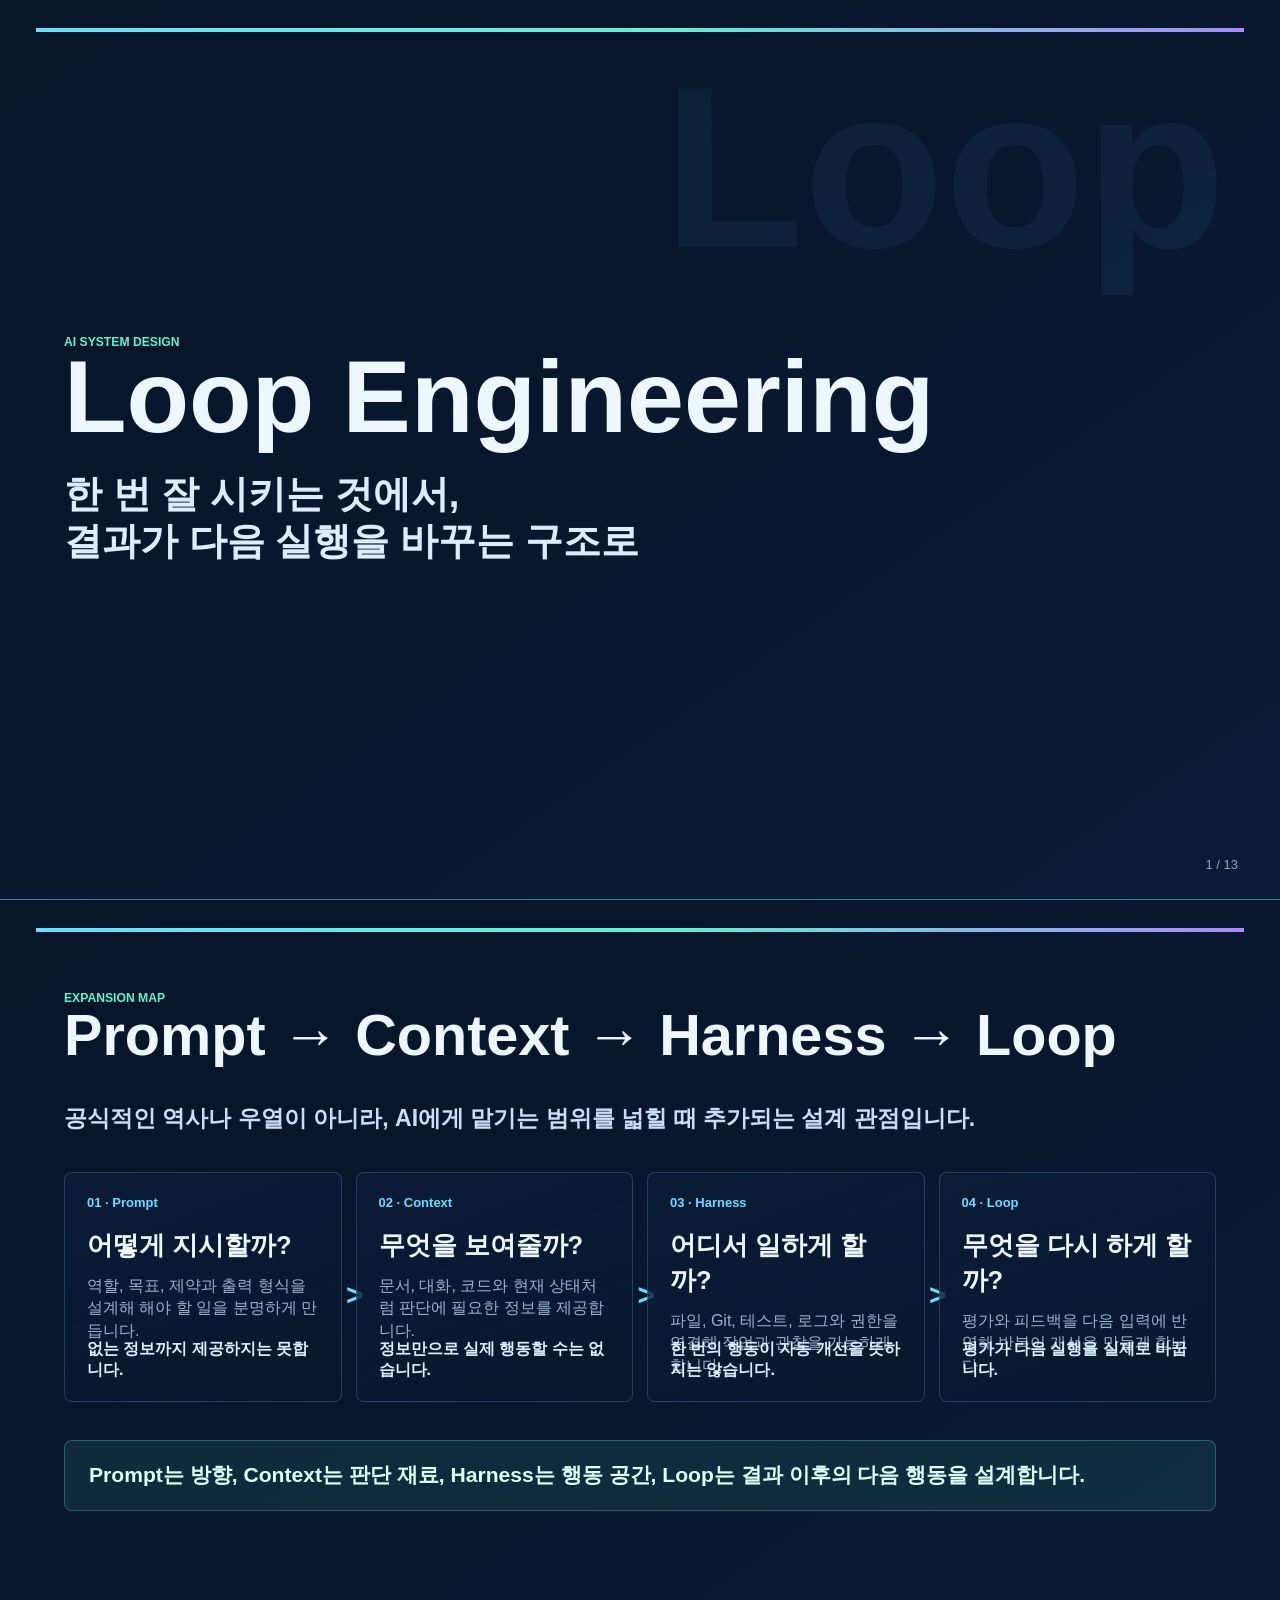
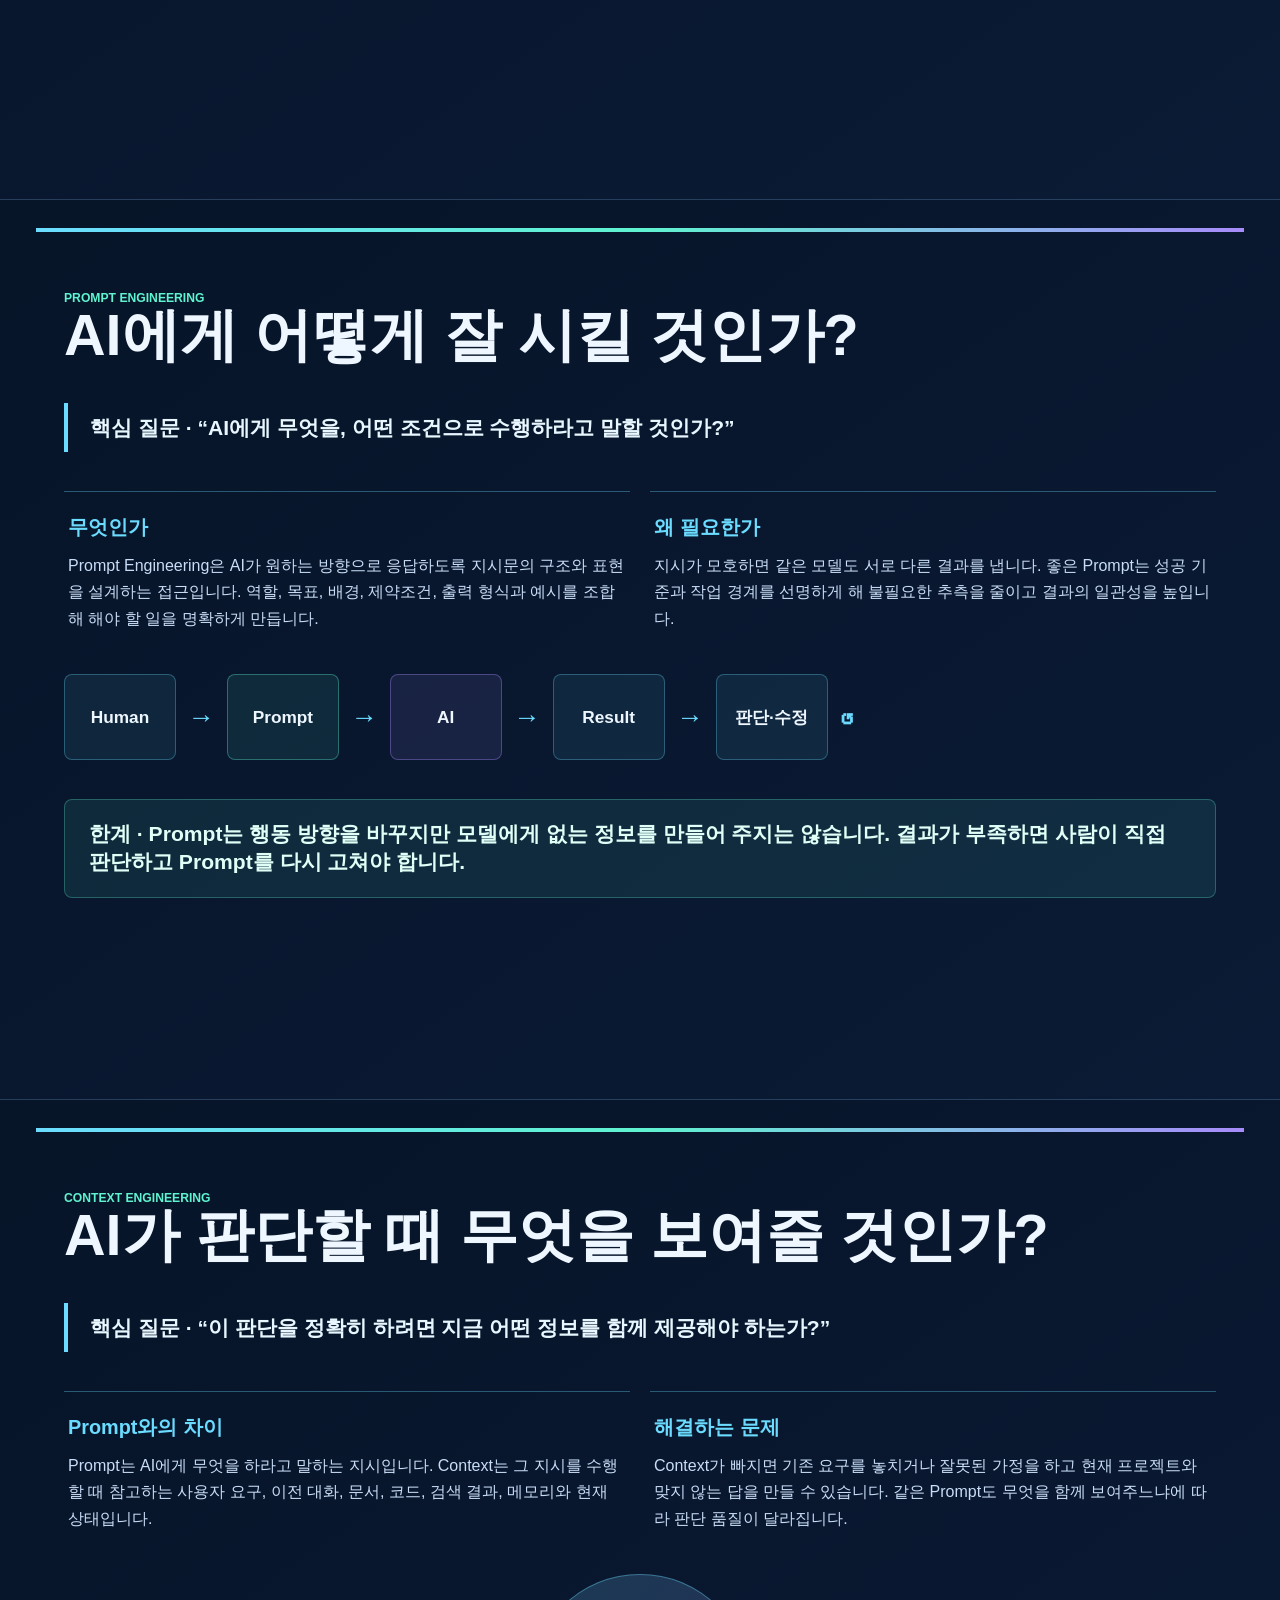
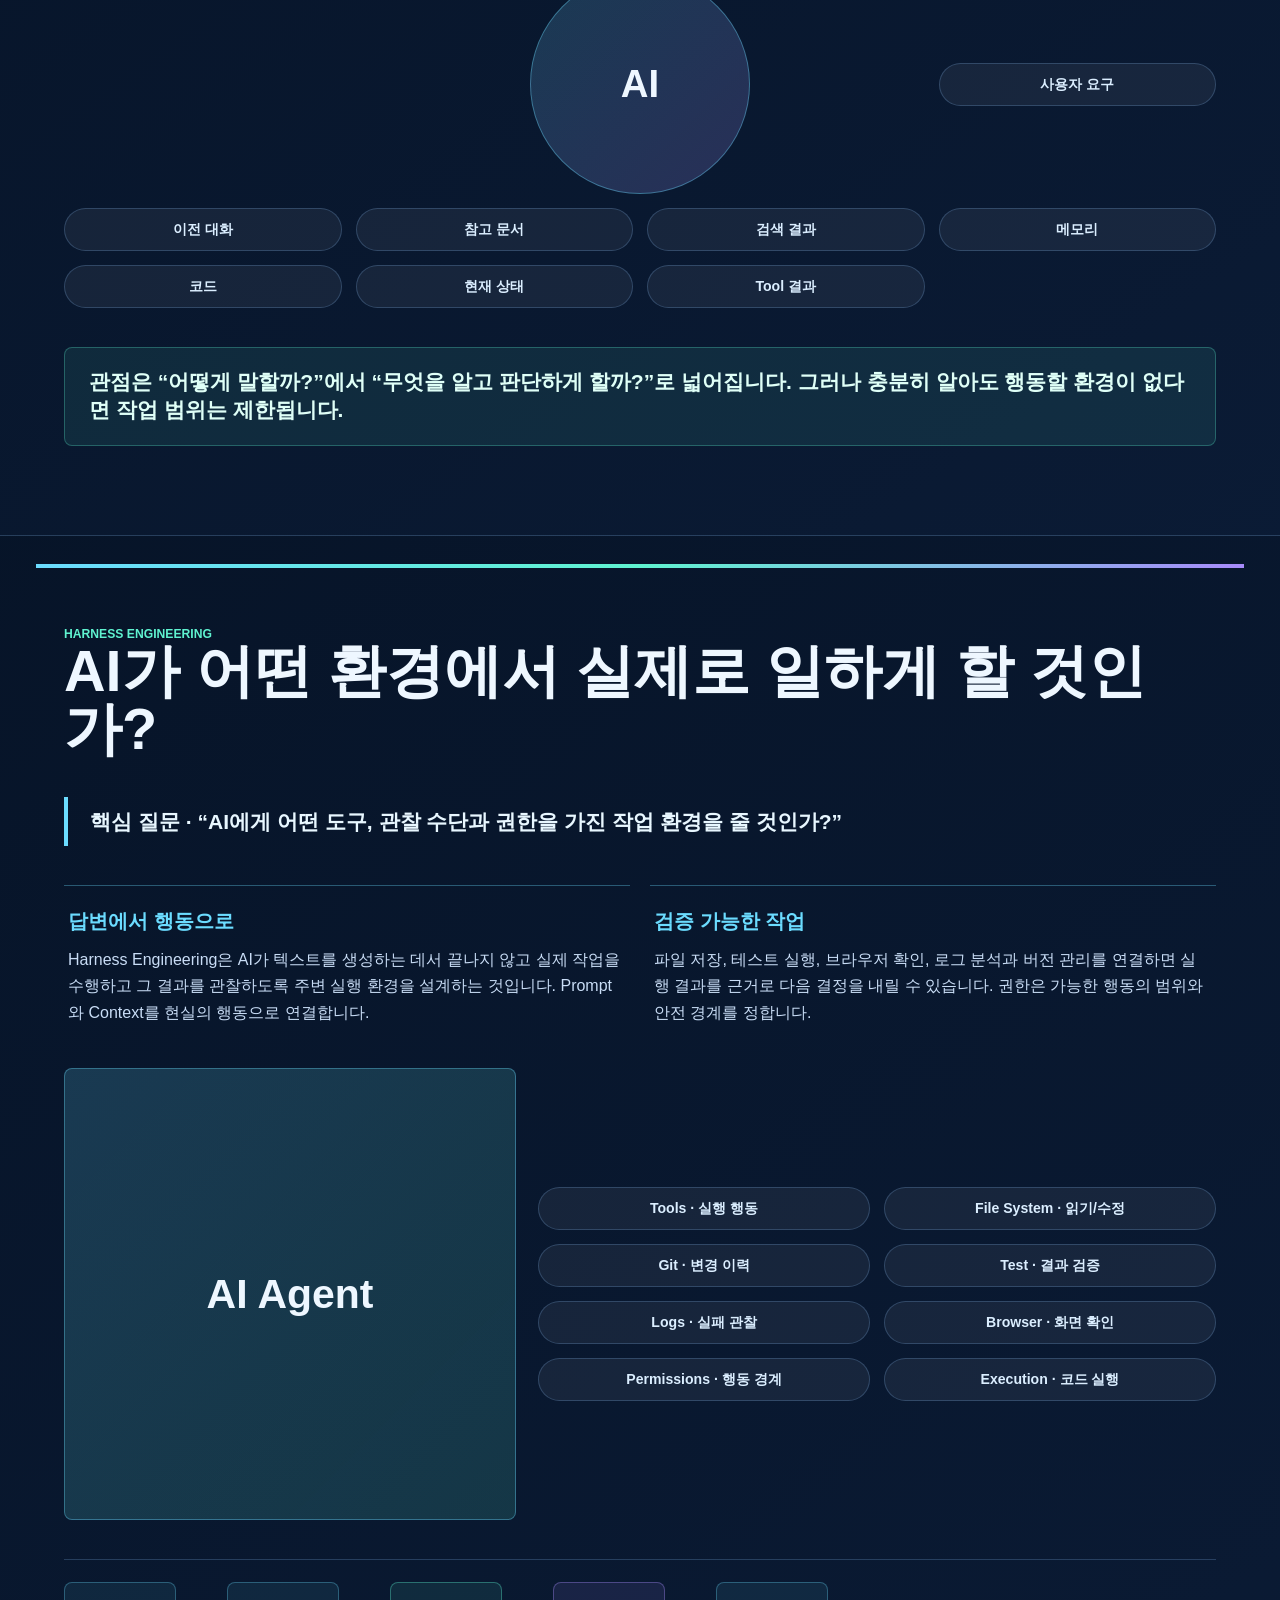
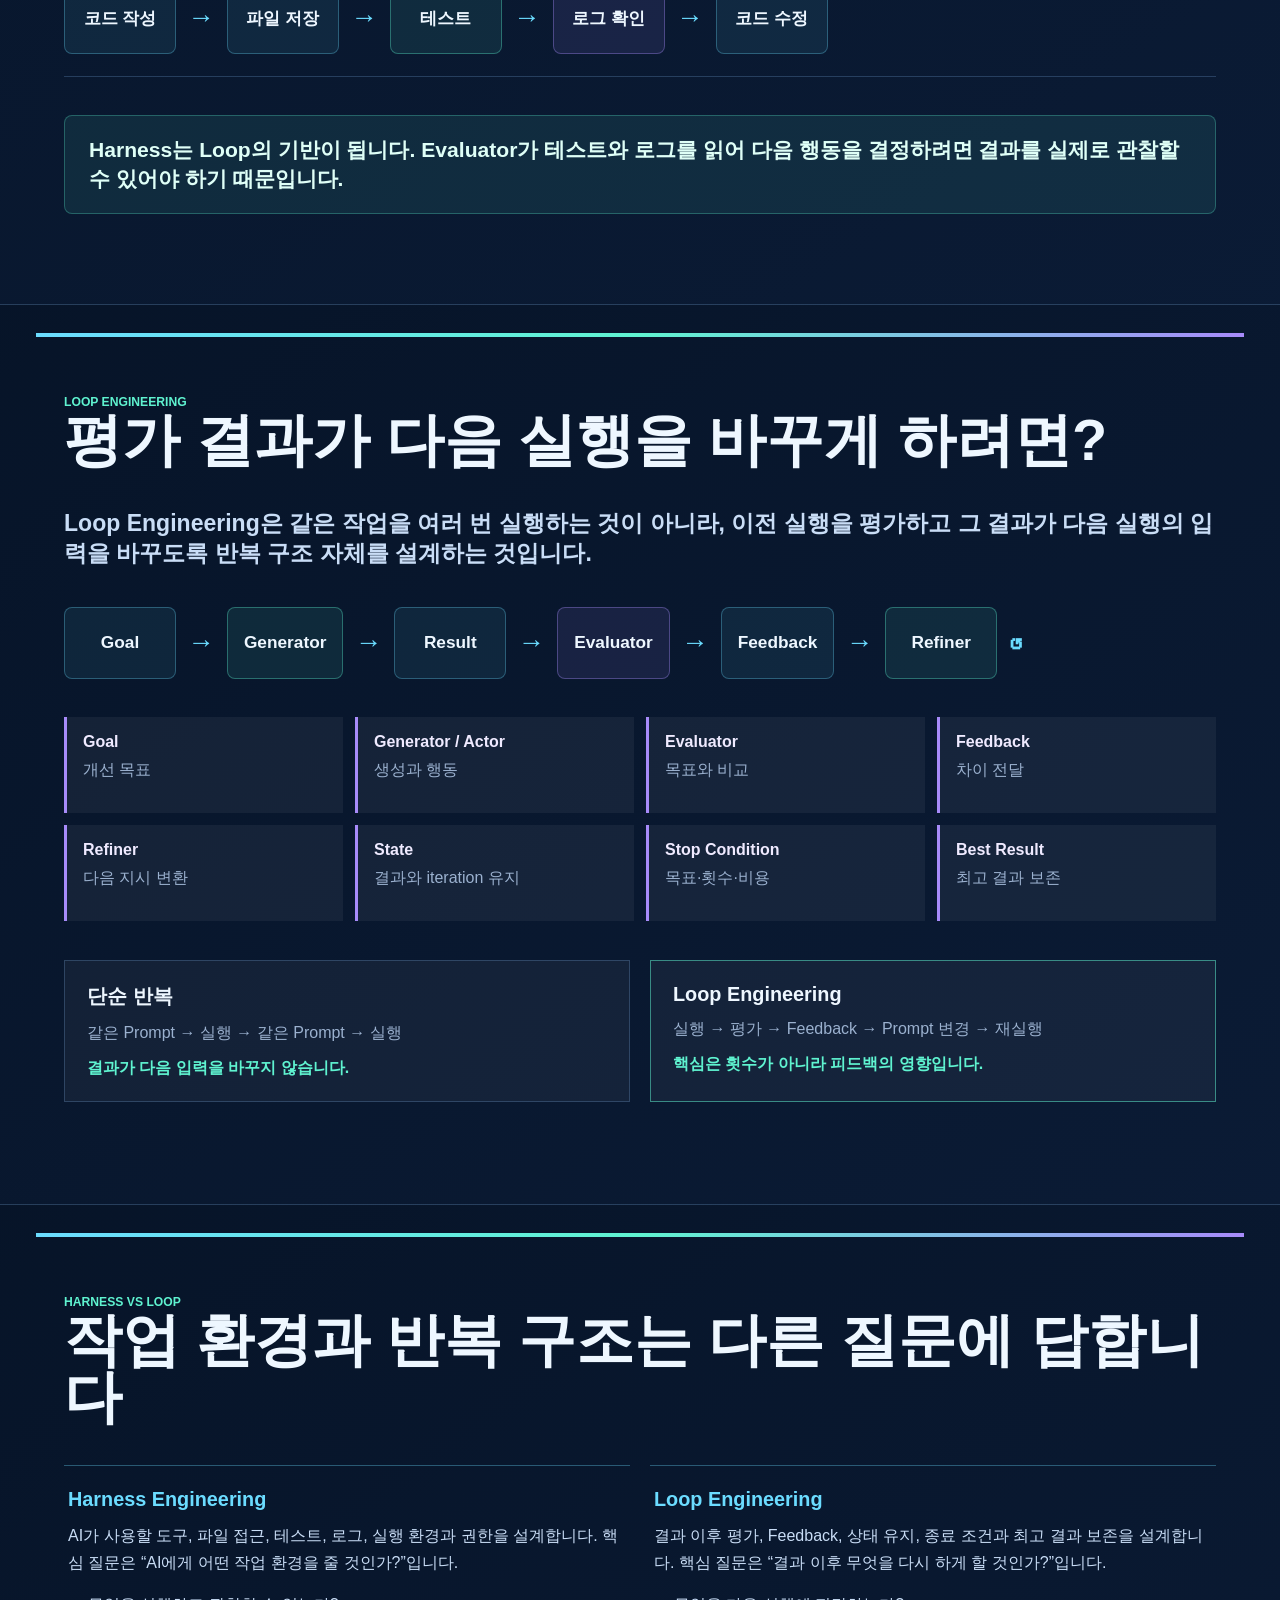
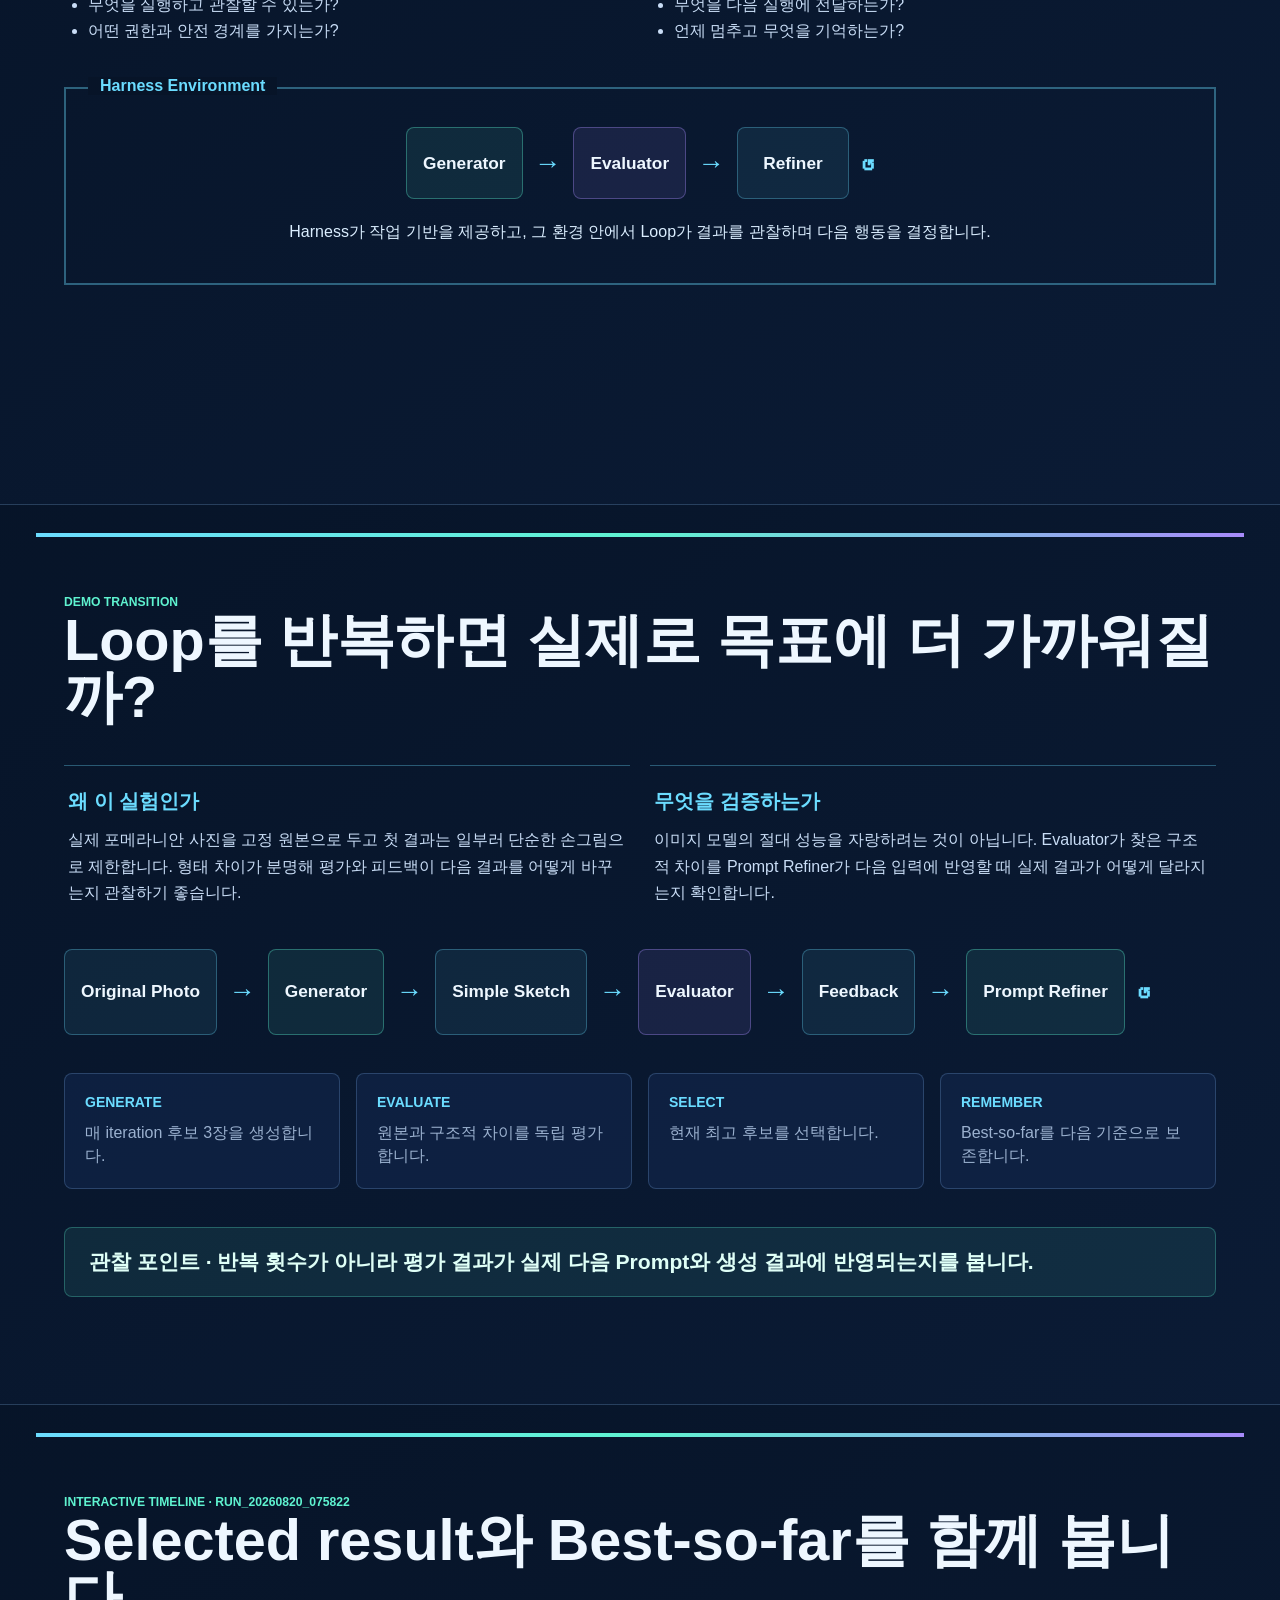
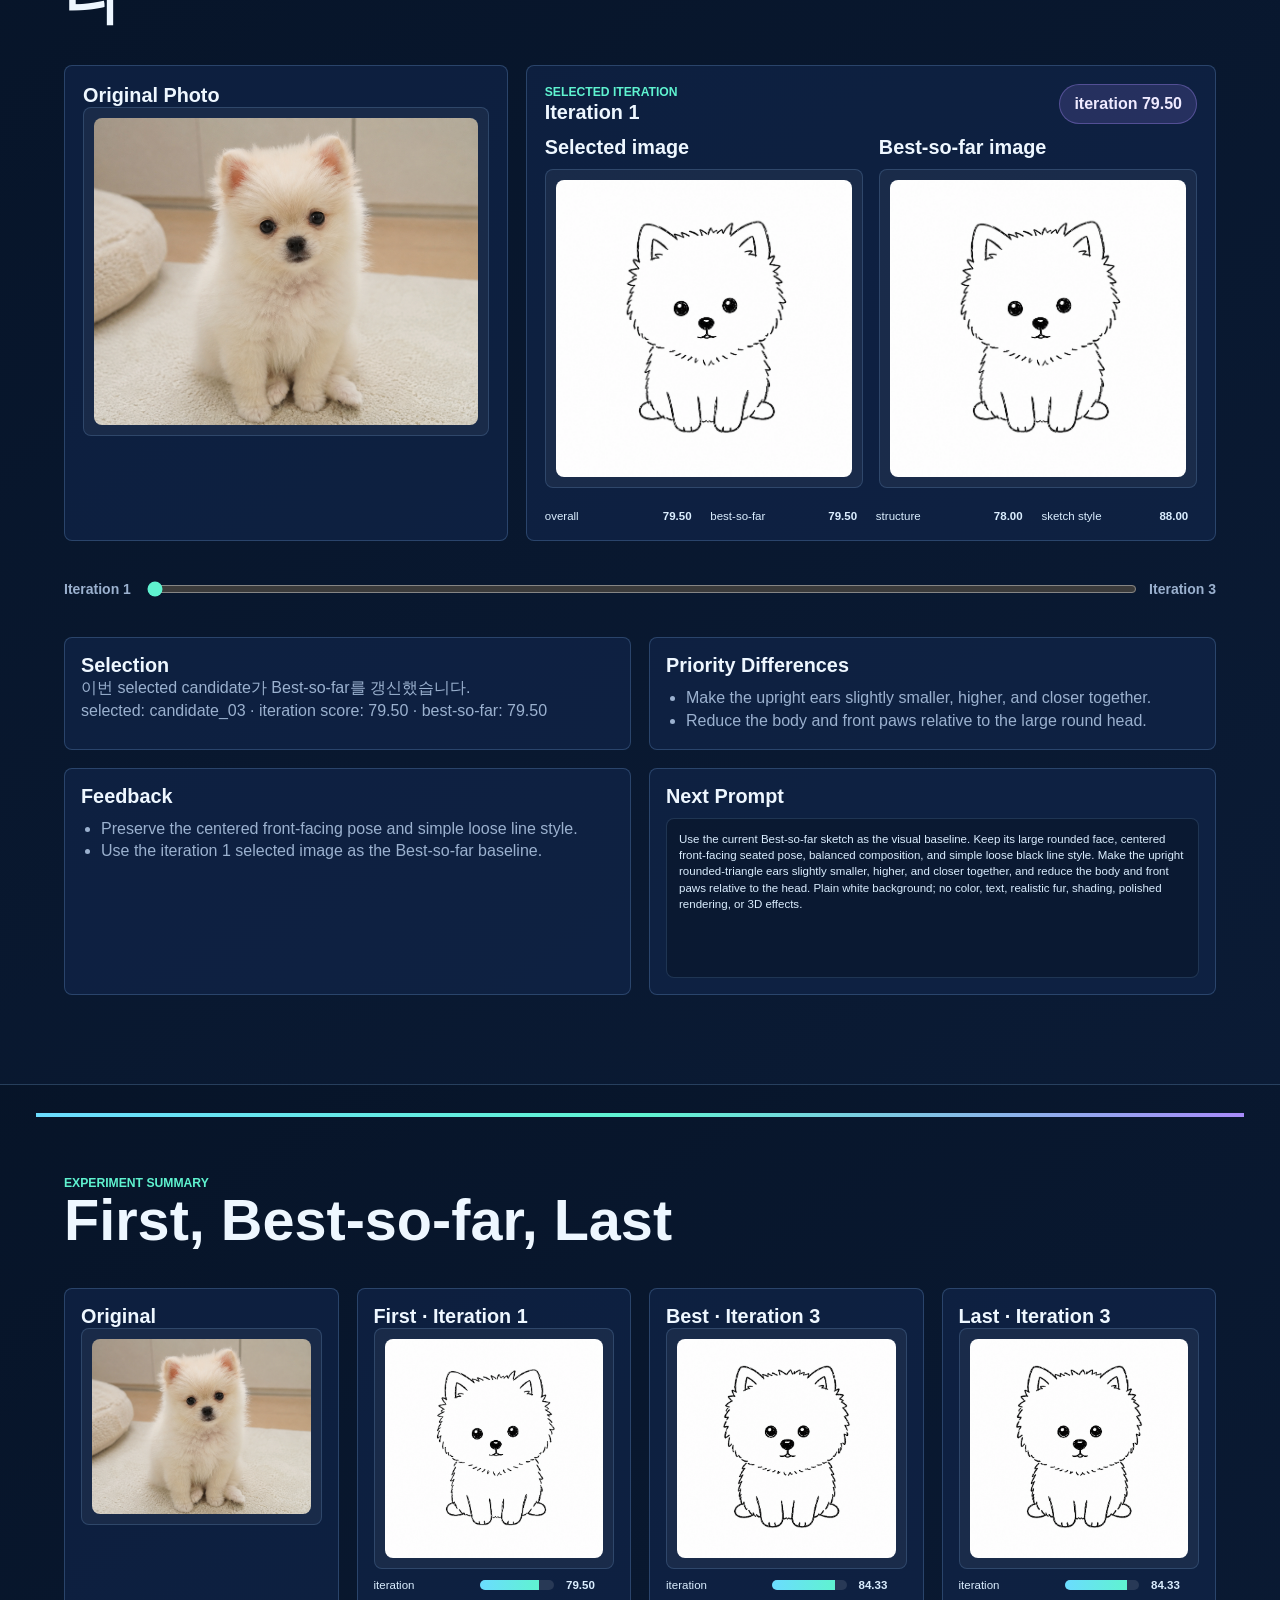
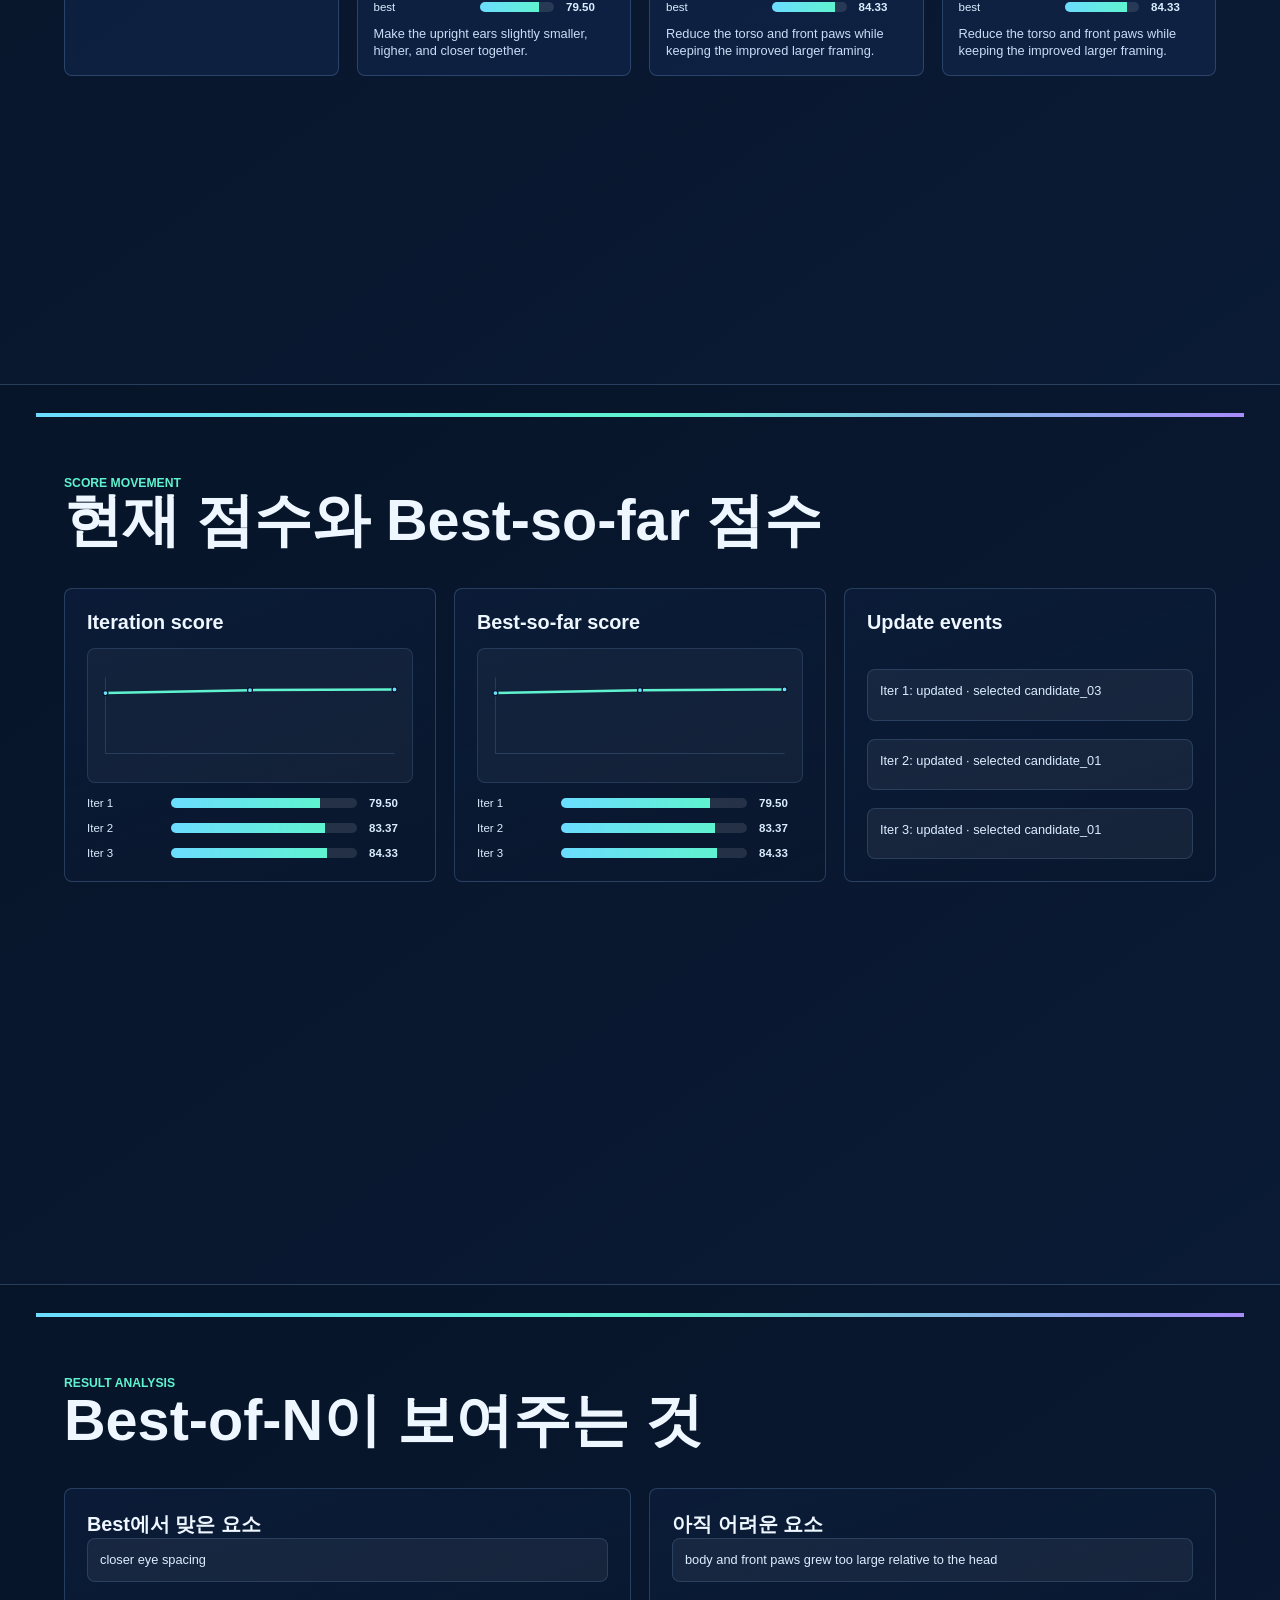
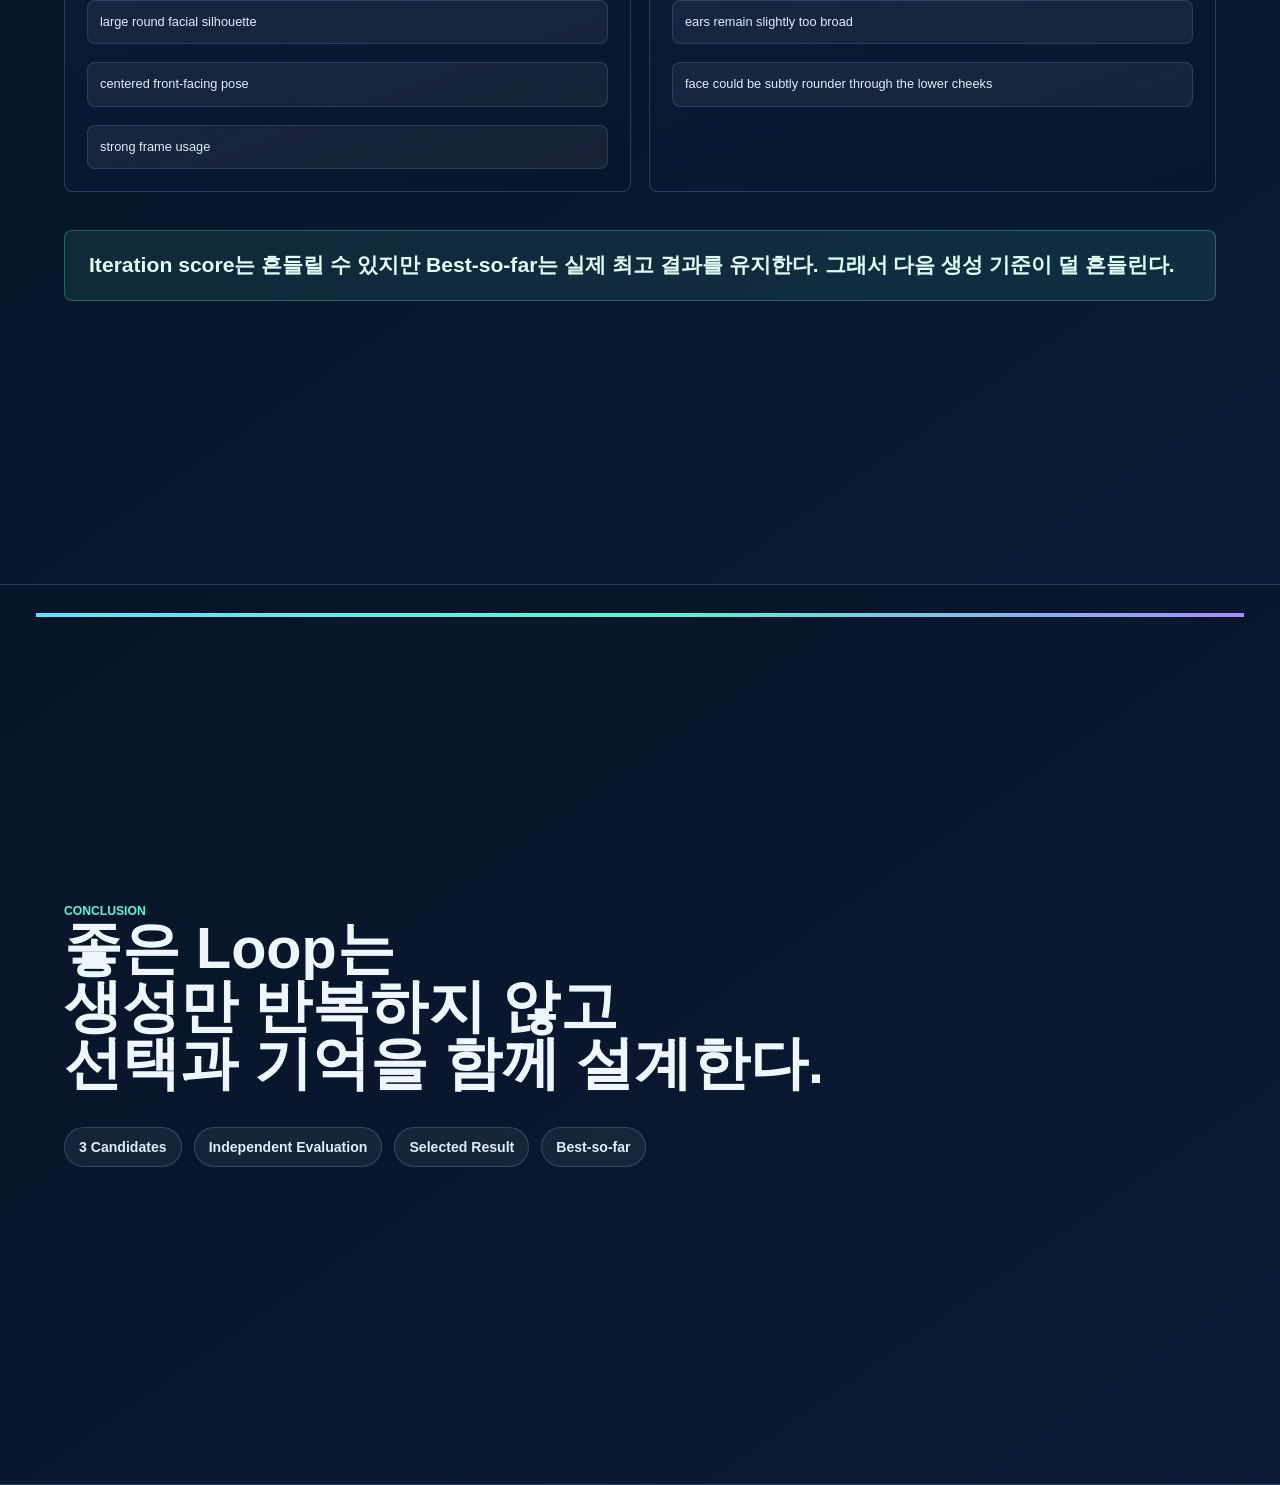
==== commit 8d8e530e: "fix: restore chapter presentation structure" ====
--- a/presentation/index.html
+++ b/presentation/index.html
@@ -11,104 +11,76 @@
     
         <section class="slide title-slide center">
           <div class="title-mark">Loop</div>
-          <div>
-            <p class="eyebrow">AI System Design</p>
-            <h1>Loop Engineering</h1>
-            <p class="title-sub">한 번 잘 시키는 것에서,<br>반복 구조를 설계하는 것으로</p>
-          </div>
-        </section>
-        
-        <section class="slide spread">
-          <header><p class="eyebrow">Expansion Map</p><h2>AI를 사용하는 관점의 확장</h2></header>
+          <div><p class="eyebrow">AI System Design</p><h1>Loop Engineering</h1>
+          <p class="title-sub">한 번 잘 시키는 것에서,<br>결과가 다음 실행을 바꾸는 구조로</p></div>
+        </section>
+        
+        <section class="slide spread evolution-slide">
+          <header><p class="eyebrow">Expansion Map</p><h2>Prompt → Context → Harness → Loop</h2></header>
+          <p class="lead">공식적인 역사나 우열이 아니라, AI에게 맡기는 범위를 넓힐 때 추가되는 설계 관점입니다.</p>
           <div class="evolution">
-            <article class="phase"><b>01</b><h3>Prompt</h3><p>좋은 지시가 필요했다.</p><em>무엇을 말할까?</em></article>
-            <article class="phase"><b>02</b><h3>Context</h3><p>좋은 지시만으로는 부족했다.</p><em>무엇을 보여줄까?</em></article>
-            <article class="phase"><b>03</b><h3>Harness</h3><p>정보만으로는 실행이 부족했다.</p><em>어디서 일하게 할까?</em></article>
-            <article class="phase"><b>04</b><h3>Loop</h3><p>한 번의 실행만으로는 개선이 부족했다.</p><em>무엇을 다시 하게 할까?</em></article>
-          </div>
-          <p class="lead">지시문 설계에서 시작해, 맥락과 작업 환경, 그리고 반복 구조까지 확장된다.</p>
-        </section>
-        
-        <section class="slide spread">
-          <header><p class="eyebrow">Loop Upgrade</p><h2>Best-of-N + Best-so-far</h2></header>
-          <div class="flow big-flow">
-            <div class="node mint">3 Candidates</div><div class="arrow">→</div>
-            <div class="node violet">Independent Evaluation</div><div class="arrow">→</div>
-            <div class="node">Selected</div><div class="arrow">→</div>
-            <div class="node mint">Best-so-far</div><div class="arrow">↺</div>
-          </div>
-          <div class="callout">현재 iteration은 흔들릴 수 있지만, 전체 Best-so-far는 실제로 관측된 최고 결과를 유지한다.</div>
-        </section>
-        
-        <section class="slide spread">
+            <article class="phase"><b>01 · Prompt</b><h3>어떻게 지시할까?</h3><p>역할, 목표, 제약과 출력 형식을 설계해 해야 할 일을 분명하게 만듭니다.</p><em>없는 정보까지 제공하지는 못합니다.</em></article>
+            <article class="phase"><b>02 · Context</b><h3>무엇을 보여줄까?</h3><p>문서, 대화, 코드와 현재 상태처럼 판단에 필요한 정보를 제공합니다.</p><em>정보만으로 실제 행동할 수는 없습니다.</em></article>
+            <article class="phase"><b>03 · Harness</b><h3>어디서 일하게 할까?</h3><p>파일, Git, 테스트, 로그와 권한을 연결해 작업과 관찰을 가능하게 합니다.</p><em>한 번의 행동이 자동 개선을 뜻하지는 않습니다.</em></article>
+            <article class="phase"><b>04 · Loop</b><h3>무엇을 다시 하게 할까?</h3><p>평가와 피드백을 다음 입력에 반영해 반복이 개선을 만들게 합니다.</p><em>평가가 다음 실행을 실제로 바꿉니다.</em></article>
+          </div>
+          <div class="callout">Prompt는 방향, Context는 판단 재료, Harness는 행동 공간, Loop는 결과 이후의 다음 행동을 설계합니다.</div>
+        </section>
+        
+        <section class="slide spread concept-slide">
           <header><p class="eyebrow">Prompt Engineering</p><h2>AI에게 어떻게 잘 시킬 것인가?</h2></header>
-          <div class="flow big-flow">
-            <div class="node">사람</div><div class="arrow">→</div>
-            <div class="node mint">Prompt</div><div class="arrow">→</div>
-            <div class="node violet">AI</div><div class="arrow">→</div>
-            <div class="node">결과</div>
-          </div>
-          <div class="callout">결과가 마음에 들지 않으면 사람이 판단하고, 사람이 다시 프롬프트를 수정한다.</div>
-        </section>
-        
-        <section class="slide spread">
-          <header><p class="eyebrow">Context Engineering</p><h2>AI가 판단하도록 무엇을 보여줄 것인가?</h2></header>
-          <div class="context-map">
-            <div class="center-node">AI</div>
-            <span>사용자 요구</span><span>이전 대화</span><span>참고 문서</span><span>검색 결과</span>
-            <span>메모리</span><span>코드</span><span>현재 상태</span><span>도구 결과</span>
-          </div>
-          <p class="lead">질문은 “어떻게 말할까?”에서 “무엇을 보여줄까?”로 넓어진다.</p>
-        </section>
-        
-        <section class="slide spread">
-          <header><p class="eyebrow">Harness Engineering</p><h2>AI가 어떤 환경에서 일하게 할 것인가?</h2></header>
-          <div class="harness-shell">
-            <div class="agent-core">AI Agent</div>
-            <div class="tool-ring">
-              <span>File System</span><span>Git</span><span>Test</span><span>Browser</span>
-              <span>API</span><span>Logs</span><span>Tools</span><span>Permissions</span>
-            </div>
-          </div>
-          <p class="lead">Harness는 AI가 실제로 작업하고 결과를 확인할 수 있는 실행 무대다.</p>
-        </section>
-        
-        <section class="slide spread">
-          <header><p class="eyebrow">Loop Engineering</p><h2>결과를 보고 AI가 다시 일하게 하려면?</h2></header>
-          <div class="loop-diagram">
-            <div class="node">Best Result</div><div class="arrow">→</div>
-            <div class="node mint">Generator</div><div class="arrow">→</div>
-            <div class="node">Candidates</div><div class="arrow">→</div>
-            <div class="node violet">Evaluator</div><div class="arrow">→</div>
-            <div class="node">Feedback</div><div class="arrow">→</div>
-            <div class="node mint">Refiner</div><div class="arrow">↺</div>
-          </div>
-          <div class="callout">이전 최고 결과를 기준으로 다시 생성하기 때문에 수렴이 더 안정적이다.</div>
-        </section>
-        
-        <section class="slide spread">
-          <header><p class="eyebrow">Demo Question</p><h2>단순 스케치 스타일을 유지하면서 더 안정적으로 수렴할 수 있을까?</h2></header>
-          <div class="demo-goals">
-            <article><b>Input</b><p>실제 포메라니안 사진</p></article>
-            <article><b>Generate</b><p>후보 3장</p></article>
-            <article><b>Select</b><p>iteration best</p></article>
-            <article><b>Keep</b><p>best-so-far</p></article>
-          </div>
-          <p class="lead">현재 점수는 내려갈 수 있지만, 최고 결과는 유지되며 다음 prompt의 기준이 된다.</p>
-        </section>
-        
-        <section class="slide transition-slide center">
-          <div>
-            <p class="eyebrow">Live Demo</p>
-            <h2>Best result에서 후보 3장을 만들고,<br>가장 좋은 결과만 다음 기준으로 남깁니다</h2>
-          </div>
-          <div class="flow demo-flow">
-            <div class="node">Best-so-far</div><div class="arrow">→</div>
-            <div class="node mint">3 Candidates</div><div class="arrow">→</div>
-            <div class="node violet">Evaluate</div><div class="arrow">→</div>
-            <div class="node">Selected</div><div class="arrow">→</div>
-            <div class="node mint">Update Best</div><div class="arrow">↺</div>
-          </div>
+          <div class="question">핵심 질문 · “AI에게 무엇을, 어떤 조건으로 수행하라고 말할 것인가?”</div>
+          <div class="narrative cols-2">
+            <article><h3>무엇인가</h3><p>Prompt Engineering은 AI가 원하는 방향으로 응답하도록 지시문의 구조와 표현을 설계하는 접근입니다. 역할, 목표, 배경, 제약조건, 출력 형식과 예시를 조합해 해야 할 일을 명확하게 만듭니다.</p></article>
+            <article><h3>왜 필요한가</h3><p>지시가 모호하면 같은 모델도 서로 다른 결과를 냅니다. 좋은 Prompt는 성공 기준과 작업 경계를 선명하게 해 불필요한 추측을 줄이고 결과의 일관성을 높입니다.</p></article>
+          </div>
+          <div class="flow big-flow"><div class="node">Human</div><div class="arrow">→</div><div class="node mint">Prompt</div><div class="arrow">→</div><div class="node violet">AI</div><div class="arrow">→</div><div class="node">Result</div><div class="arrow">→</div><div class="node">판단·수정</div><div class="arrow">↺</div></div>
+          <div class="callout">한계 · Prompt는 행동 방향을 바꾸지만 모델에게 없는 정보를 만들어 주지는 않습니다. 결과가 부족하면 사람이 직접 판단하고 Prompt를 다시 고쳐야 합니다.</div>
+        </section>
+        
+        <section class="slide spread concept-slide">
+          <header><p class="eyebrow">Context Engineering</p><h2>AI가 판단할 때 무엇을 보여줄 것인가?</h2></header>
+          <div class="question">핵심 질문 · “이 판단을 정확히 하려면 지금 어떤 정보를 함께 제공해야 하는가?”</div>
+          <div class="narrative cols-2">
+            <article><h3>Prompt와의 차이</h3><p>Prompt는 AI에게 무엇을 하라고 말하는 지시입니다. Context는 그 지시를 수행할 때 참고하는 사용자 요구, 이전 대화, 문서, 코드, 검색 결과, 메모리와 현재 상태입니다.</p></article>
+            <article><h3>해결하는 문제</h3><p>Context가 빠지면 기존 요구를 놓치거나 잘못된 가정을 하고 현재 프로젝트와 맞지 않는 답을 만들 수 있습니다. 같은 Prompt도 무엇을 함께 보여주느냐에 따라 판단 품질이 달라집니다.</p></article>
+          </div>
+          <div class="context-map"><div class="center-node">AI</div><span>사용자 요구</span><span>이전 대화</span><span>참고 문서</span><span>검색 결과</span><span>메모리</span><span>코드</span><span>현재 상태</span><span>Tool 결과</span></div>
+          <div class="callout">관점은 “어떻게 말할까?”에서 “무엇을 알고 판단하게 할까?”로 넓어집니다. 그러나 충분히 알아도 행동할 환경이 없다면 작업 범위는 제한됩니다.</div>
+        </section>
+        
+        <section class="slide spread concept-slide harness-slide">
+          <header><p class="eyebrow">Harness Engineering</p><h2>AI가 어떤 환경에서 실제로 일하게 할 것인가?</h2></header>
+          <div class="question">핵심 질문 · “AI에게 어떤 도구, 관찰 수단과 권한을 가진 작업 환경을 줄 것인가?”</div>
+          <div class="narrative cols-2">
+            <article><h3>답변에서 행동으로</h3><p>Harness Engineering은 AI가 텍스트를 생성하는 데서 끝나지 않고 실제 작업을 수행하고 그 결과를 관찰하도록 주변 실행 환경을 설계하는 것입니다. Prompt와 Context를 현실의 행동으로 연결합니다.</p></article>
+            <article><h3>검증 가능한 작업</h3><p>파일 저장, 테스트 실행, 브라우저 확인, 로그 분석과 버전 관리를 연결하면 실행 결과를 근거로 다음 결정을 내릴 수 있습니다. 권한은 가능한 행동의 범위와 안전 경계를 정합니다.</p></article>
+          </div>
+          <div class="harness-shell"><div class="agent-core">AI Agent</div><div class="tool-ring"><span>Tools · 실행 행동</span><span>File System · 읽기/수정</span><span>Git · 변경 이력</span><span>Test · 결과 검증</span><span>Logs · 실패 관찰</span><span>Browser · 화면 확인</span><span>Permissions · 행동 경계</span><span>Execution · 코드 실행</span></div></div>
+          <div class="flow agent-flow"><div class="node">코드 작성</div><div class="arrow">→</div><div class="node">파일 저장</div><div class="arrow">→</div><div class="node mint">테스트</div><div class="arrow">→</div><div class="node violet">로그 확인</div><div class="arrow">→</div><div class="node">코드 수정</div></div>
+          <div class="callout">Harness는 Loop의 기반이 됩니다. Evaluator가 테스트와 로그를 읽어 다음 행동을 결정하려면 결과를 실제로 관찰할 수 있어야 하기 때문입니다.</div>
+        </section>
+        
+        <section class="slide spread concept-slide loop-slide">
+          <header><p class="eyebrow">Loop Engineering</p><h2>평가 결과가 다음 실행을 바꾸게 하려면?</h2></header>
+          <p class="lead">Loop Engineering은 같은 작업을 여러 번 실행하는 것이 아니라, 이전 실행을 평가하고 그 결과가 다음 실행의 입력을 바꾸도록 반복 구조 자체를 설계하는 것입니다.</p>
+          <div class="loop-diagram"><div class="node">Goal</div><div class="arrow">→</div><div class="node mint">Generator</div><div class="arrow">→</div><div class="node">Result</div><div class="arrow">→</div><div class="node violet">Evaluator</div><div class="arrow">→</div><div class="node">Feedback</div><div class="arrow">→</div><div class="node mint">Refiner</div><div class="arrow">↺</div></div>
+          <div class="loop-elements"><article><b>Goal</b><p>개선 목표</p></article><article><b>Generator / Actor</b><p>생성과 행동</p></article><article><b>Evaluator</b><p>목표와 비교</p></article><article><b>Feedback</b><p>차이 전달</p></article><article><b>Refiner</b><p>다음 지시 변환</p></article><article><b>State</b><p>결과와 iteration 유지</p></article><article><b>Stop Condition</b><p>목표·횟수·비용</p></article><article><b>Best Result</b><p>최고 결과 보존</p></article></div>
+          <div class="repeat-compare"><article><h3>단순 반복</h3><p>같은 Prompt → 실행 → 같은 Prompt → 실행</p><em>결과가 다음 입력을 바꾸지 않습니다.</em></article><article><h3>Loop Engineering</h3><p>실행 → 평가 → Feedback → Prompt 변경 → 재실행</p><em>핵심은 횟수가 아니라 피드백의 영향입니다.</em></article></div>
+        </section>
+        
+        <section class="slide spread relationship-slide">
+          <header><p class="eyebrow">Harness vs Loop</p><h2>작업 환경과 반복 구조는 다른 질문에 답합니다</h2></header>
+          <div class="compare narrative"><article><h3>Harness Engineering</h3><p>AI가 사용할 도구, 파일 접근, 테스트, 로그, 실행 환경과 권한을 설계합니다. 핵심 질문은 “AI에게 어떤 작업 환경을 줄 것인가?”입니다.</p><ul><li>무엇을 실행하고 관찰할 수 있는가?</li><li>어떤 권한과 안전 경계를 가지는가?</li></ul></article><article><h3>Loop Engineering</h3><p>결과 이후 평가, Feedback, 상태 유지, 종료 조건과 최고 결과 보존을 설계합니다. 핵심 질문은 “결과 이후 무엇을 다시 하게 할 것인가?”입니다.</p><ul><li>무엇을 다음 실행에 전달하는가?</li><li>언제 멈추고 무엇을 기억하는가?</li></ul></article></div>
+          <div class="harness-boundary"><span>Harness Environment</span><div class="flow"><div class="node mint">Generator</div><div class="arrow">→</div><div class="node violet">Evaluator</div><div class="arrow">→</div><div class="node">Refiner</div><div class="arrow">↺</div></div><p>Harness가 작업 기반을 제공하고, 그 환경 안에서 Loop가 결과를 관찰하며 다음 행동을 결정합니다.</p></div>
+        </section>
+        
+        <section class="slide spread demo-intro-slide">
+          <header><p class="eyebrow">Demo Transition</p><h2>Loop를 반복하면 실제로 목표에 더 가까워질까?</h2></header>
+          <div class="narrative cols-2"><article><h3>왜 이 실험인가</h3><p>실제 포메라니안 사진을 고정 원본으로 두고 첫 결과는 일부러 단순한 손그림으로 제한합니다. 형태 차이가 분명해 평가와 피드백이 다음 결과를 어떻게 바꾸는지 관찰하기 좋습니다.</p></article><article><h3>무엇을 검증하는가</h3><p>이미지 모델의 절대 성능을 자랑하려는 것이 아닙니다. Evaluator가 찾은 구조적 차이를 Prompt Refiner가 다음 입력에 반영할 때 실제 결과가 어떻게 달라지는지 확인합니다.</p></article></div>
+          <div class="flow demo-flow"><div class="node">Original Photo</div><div class="arrow">→</div><div class="node mint">Generator</div><div class="arrow">→</div><div class="node">Simple Sketch</div><div class="arrow">→</div><div class="node violet">Evaluator</div><div class="arrow">→</div><div class="node">Feedback</div><div class="arrow">→</div><div class="node mint">Prompt Refiner</div><div class="arrow">↺</div></div>
+          <div class="demo-goals"><article><b>Generate</b><p>매 iteration 후보 3장을 생성합니다.</p></article><article><b>Evaluate</b><p>원본과 구조적 차이를 독립 평가합니다.</p></article><article><b>Select</b><p>현재 최고 후보를 선택합니다.</p></article><article><b>Remember</b><p>Best-so-far를 다음 기준으로 보존합니다.</p></article></div>
+          <div class="callout">관찰 포인트 · 반복 횟수가 아니라 평가 결과가 실제 다음 Prompt와 생성 결과에 반영되는지를 봅니다.</div>
         </section>
         
         <section class="slide timeline-slide spread">
@@ -139,28 +111,28 @@
               <div class="timeline-metrics">
                 <div>
     <div class="metric">
-      <span>iteration</span>
+      <span>overall</span>
       <div class="track"><i style="width:0%"></i></div>
       <b>0.00</b>
     </div>
     </div>
                 <div>
     <div class="metric">
-      <span>best</span>
+      <span>best-so-far</span>
       <div class="track"><i style="width:0%"></i></div>
       <b>0.00</b>
     </div>
     </div>
                 <div>
     <div class="metric">
-      <span>shape</span>
+      <span>structure</span>
       <div class="track"><i style="width:0%"></i></div>
       <b>0.00</b>
     </div>
     </div>
                 <div>
     <div class="metric">
-      <span>style</span>
+      <span>sketch style</span>
       <div class="track"><i style="width:0%"></i></div>
       <b>0.00</b>
     </div>
@@ -176,6 +148,7 @@
           <div class="timeline-details">
             <article><h3>Selection</h3><div id="timeline-selection"></div></article>
             <article><h3>Priority Differences</h3><div id="timeline-priority"></div></article>
+            <article><h3>Feedback</h3><div id="timeline-feedback"></div></article>
             <article><h3>Next Prompt</h3><pre id="timeline-prompt"></pre></article>
           </div>
         </section>
@@ -191,14 +164,14 @@
       
     <div class="metric">
       <span>iteration</span>
-      <div class="track"><i style="width:100%"></i></div>
+      <div class="track"><i style="width:80%"></i></div>
       <b>79.50</b>
     </div>
     
       
     <div class="metric">
       <span>best</span>
-      <div class="track"><i style="width:100%"></i></div>
+      <div class="track"><i style="width:80%"></i></div>
       <b>79.50</b>
     </div>
     
@@ -212,14 +185,14 @@
       
     <div class="metric">
       <span>iteration</span>
-      <div class="track"><i style="width:100%"></i></div>
+      <div class="track"><i style="width:84%"></i></div>
       <b>84.33</b>
     </div>
     
       
     <div class="metric">
       <span>best</span>
-      <div class="track"><i style="width:100%"></i></div>
+      <div class="track"><i style="width:84%"></i></div>
       <b>84.33</b>
     </div>
     
@@ -233,14 +206,14 @@
       
     <div class="metric">
       <span>iteration</span>
-      <div class="track"><i style="width:100%"></i></div>
+      <div class="track"><i style="width:84%"></i></div>
       <b>84.33</b>
     </div>
     
       
     <div class="metric">
       <span>best</span>
-      <div class="track"><i style="width:100%"></i></div>
+      <div class="track"><i style="width:84%"></i></div>
       <b>84.33</b>
     </div>
     
@@ -257,54 +230,42 @@
     <svg class="line-chart" viewBox="0 0 520 170" role="img" aria-label="iteration score line chart">
       <line x1="28" y1="146" x2="492" y2="146" class="axis"></line>
       <line x1="28" y1="24" x2="28" y2="146" class="axis"></line>
-      <polyline points="28.0,24.0 260.0,24.0 492.0,24.0" class="series"></polyline>
-      <circle cx="28.0" cy="24.0" r="4"><title>Iter 1: 79.50</title></circle><circle cx="260.0" cy="24.0" r="4"><title>Iter 2: 83.37</title></circle><circle cx="492.0" cy="24.0" r="4"><title>Iter 3: 84.33</title></circle>
+      <polyline points="28.0,49.0 260.0,44.3 492.0,43.1" class="series"></polyline>
+      <circle cx="28.0" cy="49.0" r="4"><title>Iter 1: 79.50</title></circle><circle cx="260.0" cy="44.3" r="4"><title>Iter 2: 83.37</title></circle><circle cx="492.0" cy="43.1" r="4"><title>Iter 3: 84.33</title></circle>
     </svg>
-    <div class="chart">
-            <div class="chart-row">
+    <div class="chart"><div class="chart-row">
               <span>Iter 1</span>
-              <div class="track"><i style="width:100%"></i></div>
+              <div class="track"><i style="width:80%"></i></div>
               <b>79.50</b>
-            </div>
-
-            <div class="chart-row">
+            </div><div class="chart-row">
               <span>Iter 2</span>
-              <div class="track"><i style="width:100%"></i></div>
+              <div class="track"><i style="width:83%"></i></div>
               <b>83.37</b>
-            </div>
-
-            <div class="chart-row">
+            </div><div class="chart-row">
               <span>Iter 3</span>
-              <div class="track"><i style="width:100%"></i></div>
+              <div class="track"><i style="width:84%"></i></div>
               <b>84.33</b>
-            </div>
-            </div></article>
+            </div></div></article>
             <article class="card score-card"><h3>Best-so-far score</h3>
     <svg class="line-chart" viewBox="0 0 520 170" role="img" aria-label="best so far score line chart">
       <line x1="28" y1="146" x2="492" y2="146" class="axis"></line>
       <line x1="28" y1="24" x2="28" y2="146" class="axis"></line>
-      <polyline points="28.0,24.0 260.0,24.0 492.0,24.0" class="series"></polyline>
-      <circle cx="28.0" cy="24.0" r="4"><title>Iter 1: 79.50</title></circle><circle cx="260.0" cy="24.0" r="4"><title>Iter 2: 83.37</title></circle><circle cx="492.0" cy="24.0" r="4"><title>Iter 3: 84.33</title></circle>
+      <polyline points="28.0,49.0 260.0,44.3 492.0,43.1" class="series"></polyline>
+      <circle cx="28.0" cy="49.0" r="4"><title>Iter 1: 79.50</title></circle><circle cx="260.0" cy="44.3" r="4"><title>Iter 2: 83.37</title></circle><circle cx="492.0" cy="43.1" r="4"><title>Iter 3: 84.33</title></circle>
     </svg>
-    <div class="chart">
-            <div class="chart-row">
+    <div class="chart"><div class="chart-row">
               <span>Iter 1</span>
-              <div class="track"><i style="width:100%"></i></div>
+              <div class="track"><i style="width:80%"></i></div>
               <b>79.50</b>
-            </div>
-
-            <div class="chart-row">
+            </div><div class="chart-row">
               <span>Iter 2</span>
-              <div class="track"><i style="width:100%"></i></div>
+              <div class="track"><i style="width:83%"></i></div>
               <b>83.37</b>
-            </div>
-
-            <div class="chart-row">
+            </div><div class="chart-row">
               <span>Iter 3</span>
-              <div class="track"><i style="width:100%"></i></div>
+              <div class="track"><i style="width:84%"></i></div>
               <b>84.33</b>
-            </div>
-            </div></article>
+            </div></div></article>
             <article class="card score-card"><h3>Update events</h3><div class="insight-list"><p>Iter 1: updated · selected candidate_03</p><p>Iter 2: updated · selected candidate_01</p><p>Iter 3: updated · selected candidate_01</p></div></article>
           </div>
         </section>
--- a/presentation/styles.css
+++ b/presentation/styles.css
@@ -21,6 +21,7 @@
 body {
   min-height: 100%;
   scroll-behavior: smooth;
+  overflow-y: auto;
 }
 
 body {
@@ -37,31 +38,31 @@
 }
 
 .deck {
-  display: grid;
-  gap: 8vh;
-  justify-items: center;
+  display: block;
   min-height: 100vh;
-  padding: 3vh 3vw 10vh;
+  padding: 0;
 }
 
 .slide {
   background:
     linear-gradient(145deg, rgba(7, 20, 40, 0.96), rgba(11, 27, 53, 0.96)),
     var(--stage);
-  border: 1px solid rgba(142, 197, 255, 0.2);
-  border-radius: 24px;
-  box-shadow: 0 30px 120px rgba(0, 0, 0, 0.45);
-  display: grid;
+  border: 0;
+  border-bottom: 1px solid rgba(142, 197, 255, 0.24);
+  border-radius: 0;
+  box-shadow: none;
+  display: grid;
+  height: auto;
   min-height: 100vh;
   overflow: visible;
-  padding: clamp(34px, 4.2vw, 66px);
+  padding: clamp(72px, 7vw, 112px) max(5vw, calc((100vw - 1440px) / 2));
   position: relative;
-  scroll-margin-top: 3vh;
-  width: min(94vw, 1500px);
+  scroll-margin-top: 0;
+  width: 100%;
 }
 
 .slide.active {
-  border-color: rgba(107, 220, 255, 0.48);
+  border-bottom-color: rgba(107, 220, 255, 0.54);
 }
 
 .slide::before {
@@ -79,8 +80,8 @@
 }
 
 .spread {
-  align-content: center;
-  gap: 24px;
+  align-content: start;
+  gap: clamp(24px, 3vw, 42px);
 }
 
 h1,
@@ -244,6 +245,120 @@
   font-weight: 650;
   min-height: 84px;
   padding: 18px;
+}
+
+.question {
+  border-left: 4px solid var(--cyan);
+  color: #e8f7ff;
+  font-size: clamp(18px, 1.65vw, 26px);
+  font-weight: 800;
+  line-height: 1.4;
+  padding: 10px 0 10px 22px;
+}
+
+.narrative {
+  display: grid;
+  gap: 20px;
+}
+
+.narrative article {
+  border-top: 1px solid rgba(107, 220, 255, 0.34);
+  padding: 22px 4px 4px;
+}
+
+.narrative h3 {
+  color: var(--cyan);
+  margin-bottom: 12px;
+}
+
+.narrative p,
+.narrative li {
+  color: #c9ddf6;
+  font-size: clamp(16px, 1.25vw, 20px);
+  line-height: 1.65;
+}
+
+.narrative ul {
+  margin-top: 16px;
+}
+
+.agent-flow {
+  border-bottom: 1px solid var(--line);
+  border-top: 1px solid var(--line);
+  padding: 22px 0;
+}
+
+.loop-elements {
+  display: grid;
+  gap: 12px;
+  grid-template-columns: repeat(4, minmax(0, 1fr));
+}
+
+.loop-elements article {
+  background: rgba(255, 255, 255, 0.05);
+  border-left: 3px solid var(--violet);
+  min-height: 96px;
+  padding: 16px;
+}
+
+.loop-elements b {
+  color: #efeaff;
+  display: block;
+  margin-bottom: 8px;
+}
+
+.repeat-compare {
+  display: grid;
+  gap: 20px;
+  grid-template-columns: repeat(2, minmax(0, 1fr));
+}
+
+.repeat-compare article {
+  background: rgba(255, 255, 255, 0.045);
+  border: 1px solid var(--line);
+  padding: 22px;
+}
+
+.repeat-compare article:last-child {
+  border-color: rgba(95, 243, 208, 0.5);
+}
+
+.repeat-compare h3 {
+  margin-bottom: 12px;
+}
+
+.repeat-compare em {
+  color: var(--mint);
+  display: block;
+  font-style: normal;
+  font-weight: 750;
+  margin-top: 14px;
+}
+
+.harness-boundary {
+  border: 2px solid rgba(107, 220, 255, 0.38);
+  padding: clamp(24px, 3vw, 42px);
+  position: relative;
+}
+
+.harness-boundary > span {
+  background: var(--stage);
+  color: var(--cyan);
+  font-weight: 900;
+  left: 22px;
+  padding: 0 12px;
+  position: absolute;
+  top: -12px;
+}
+
+.harness-boundary .flow {
+  justify-content: center;
+  margin-bottom: 22px;
+}
+
+.harness-boundary p {
+  color: #dbeeff;
+  text-align: center;
 }
 
 .flow,
@@ -467,7 +582,7 @@
 }
 
 .metric {
-  grid-template-columns: 70px 1fr 44px;
+  grid-template-columns: 94px 1fr 48px;
   margin-top: 10px;
 }
 
@@ -513,7 +628,7 @@
 .timeline-details {
   display: grid;
   gap: 18px;
-  grid-template-columns: 0.8fr 0.9fr 1.3fr;
+  grid-template-columns: repeat(2, minmax(0, 1fr));
 }
 
 .timeline-details article,
@@ -692,4 +807,9 @@
   .phase::after {
     display: none;
   }
-}
+
+  .loop-elements,
+  .repeat-compare {
+    grid-template-columns: 1fr;
+  }
+}
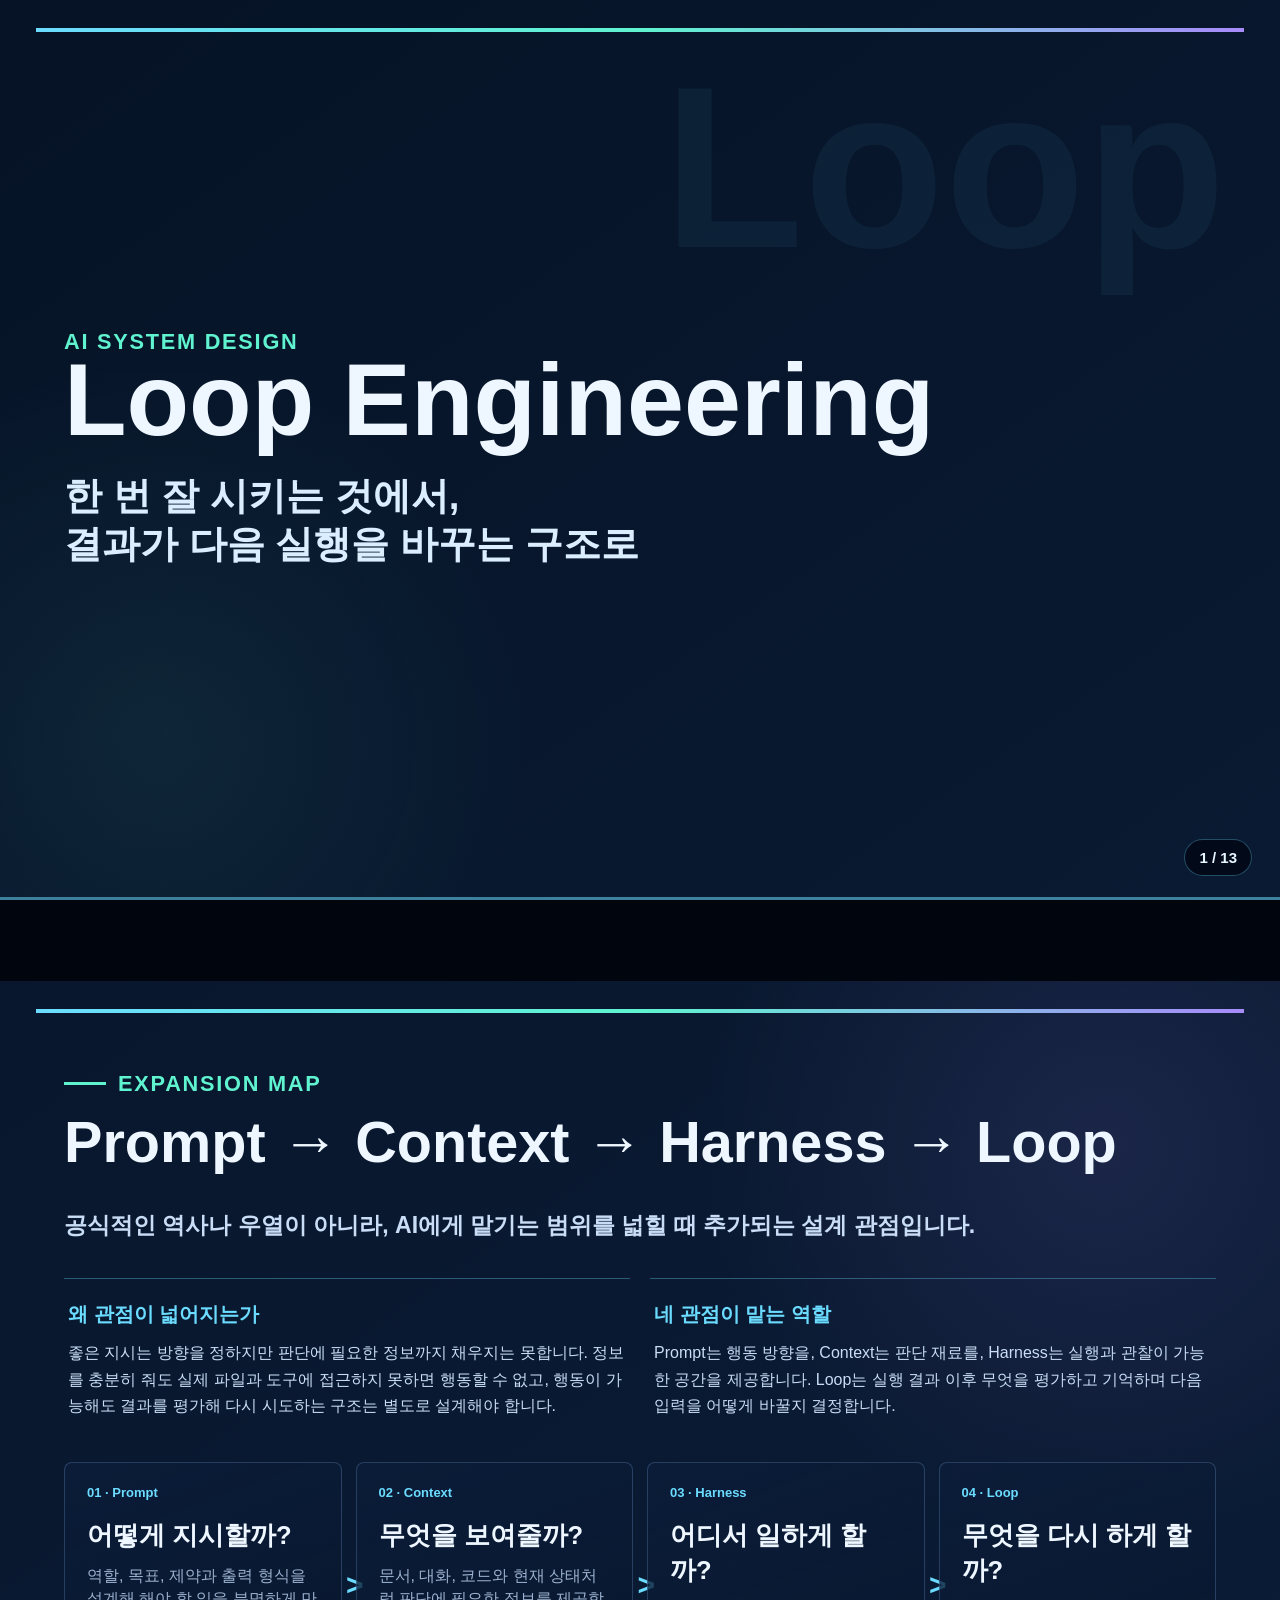
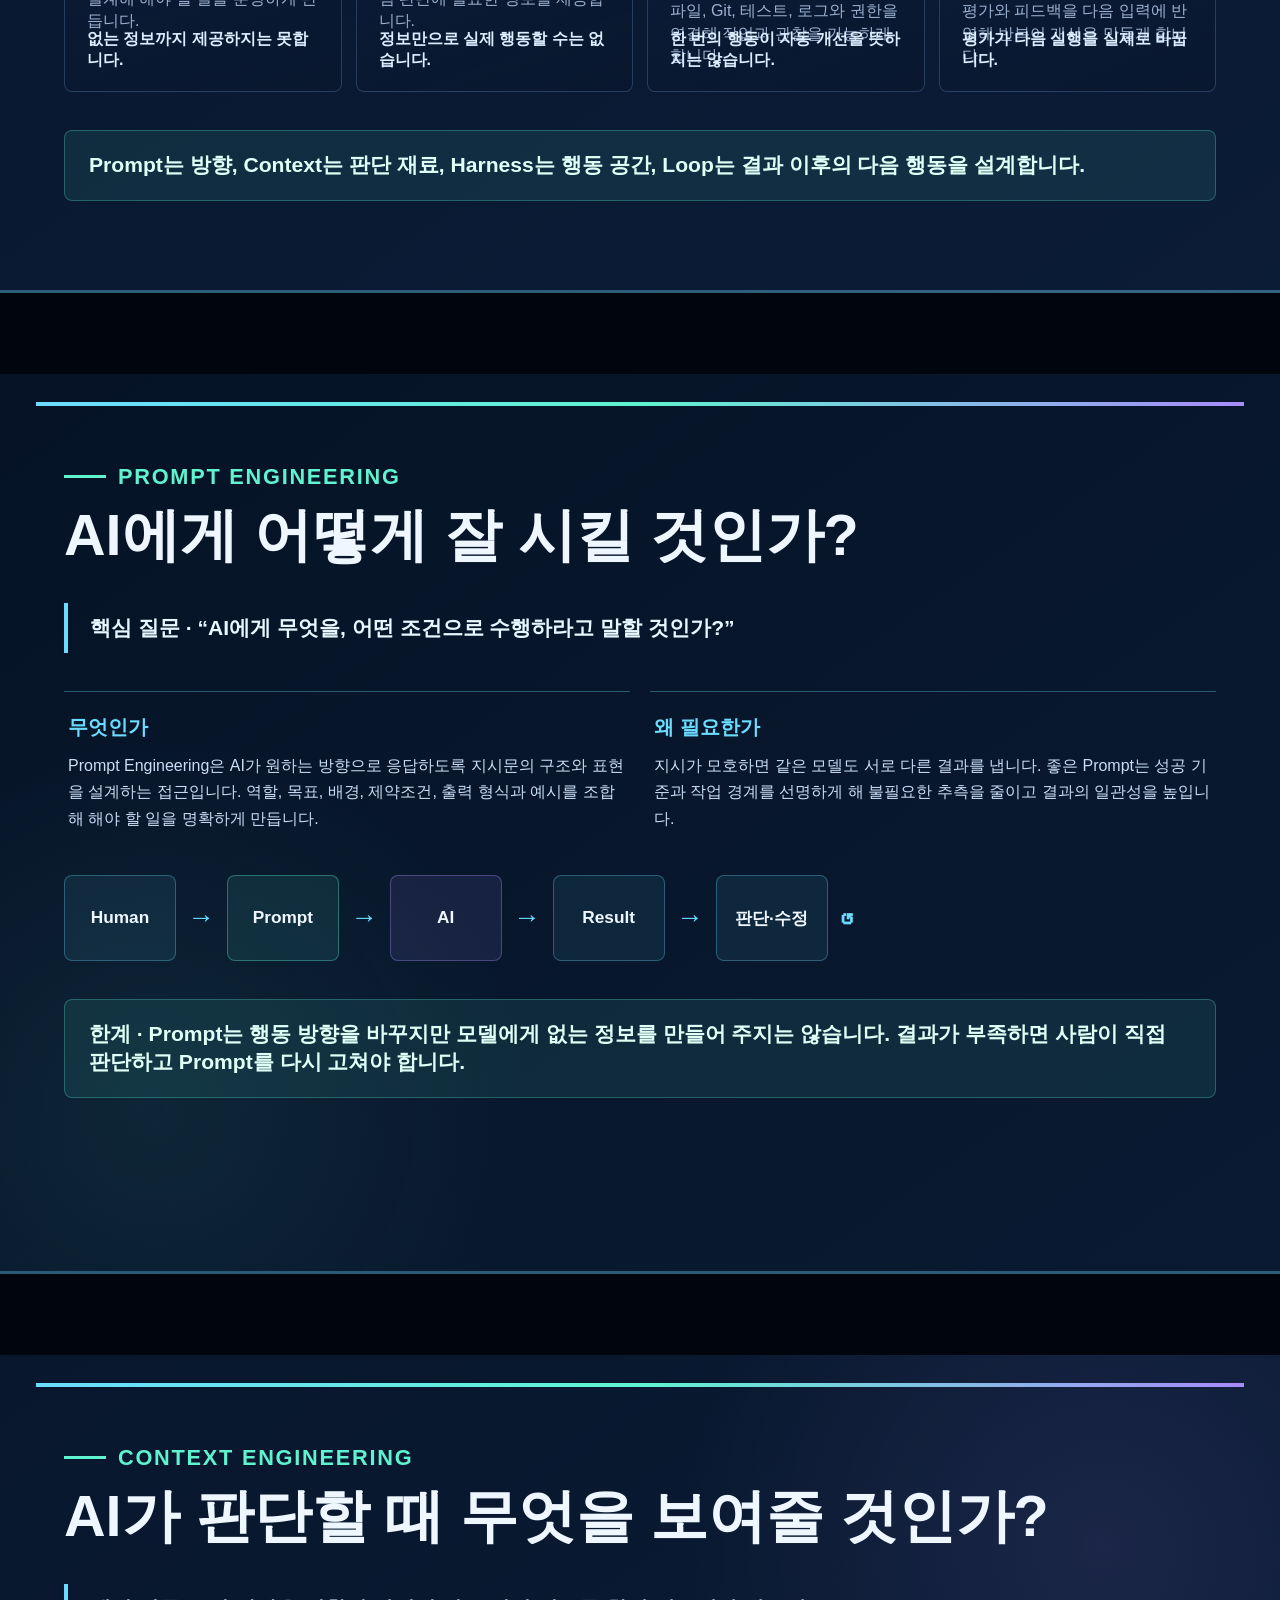
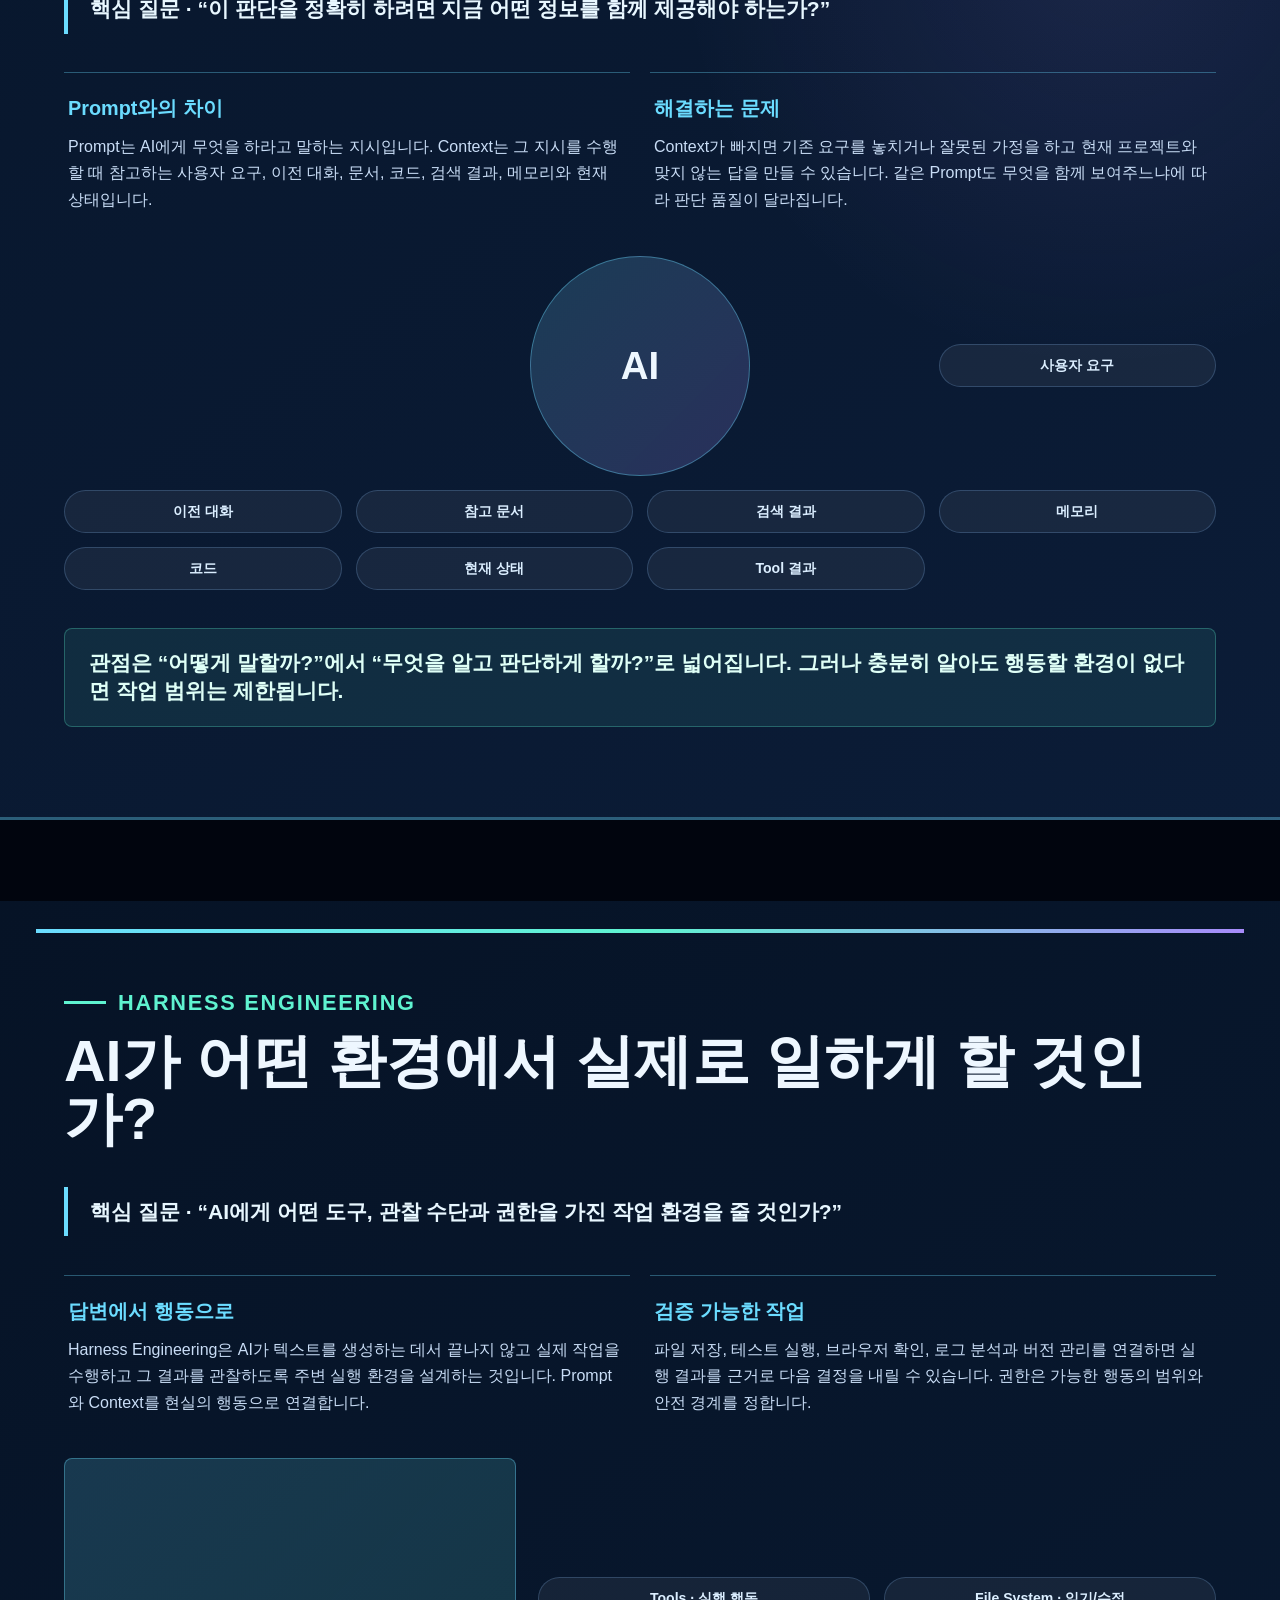
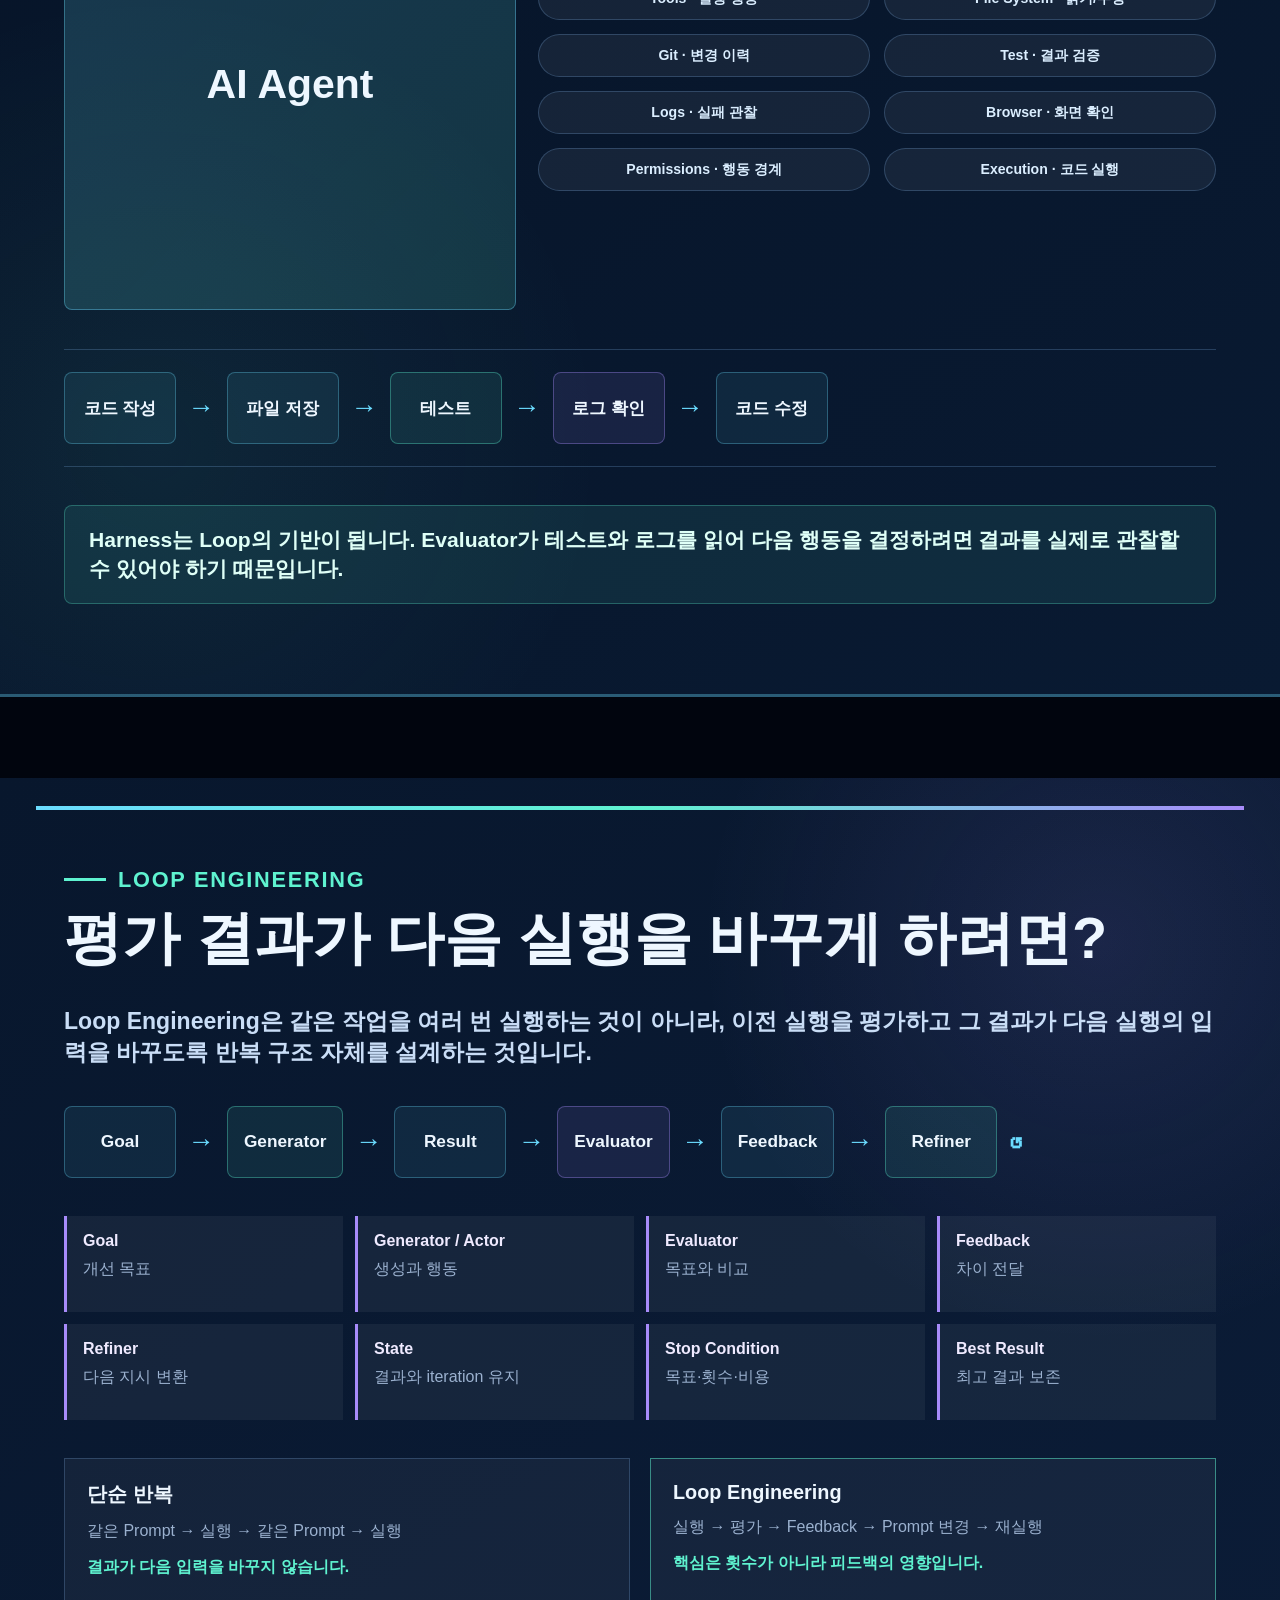
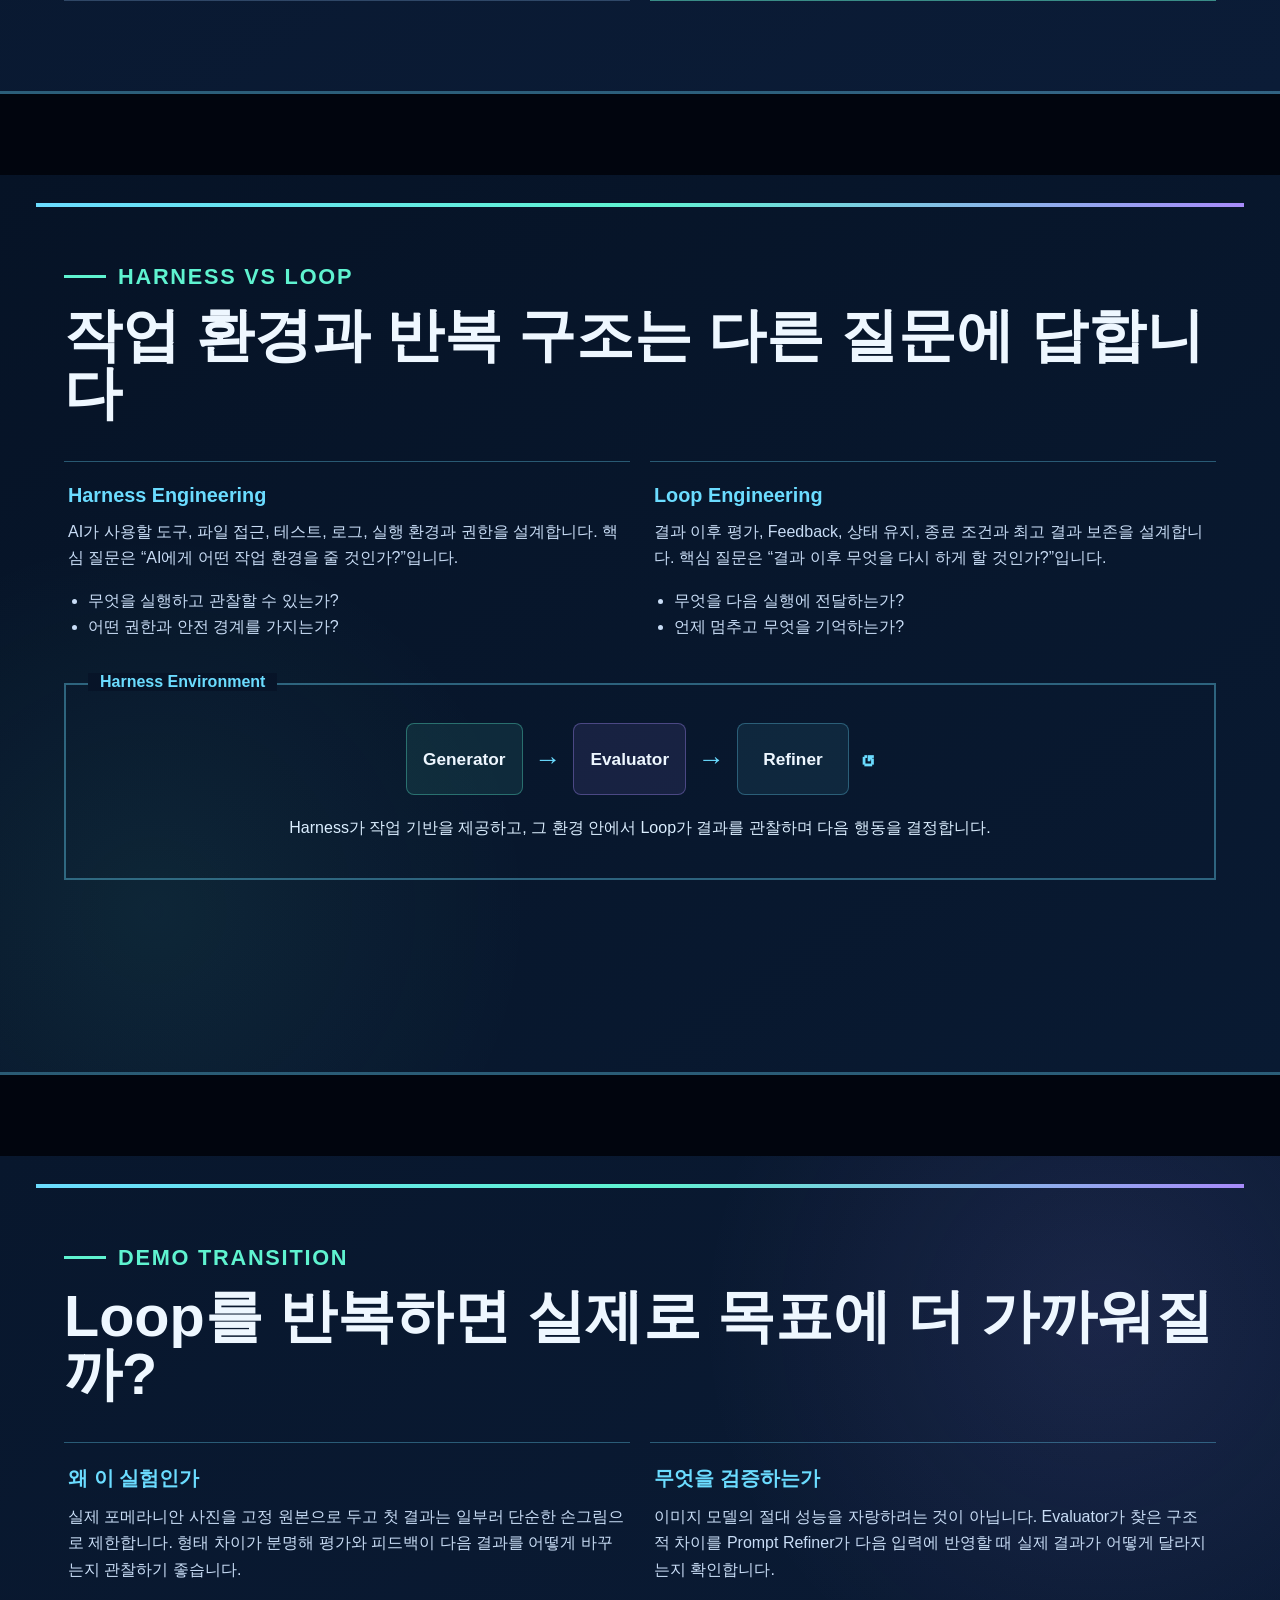
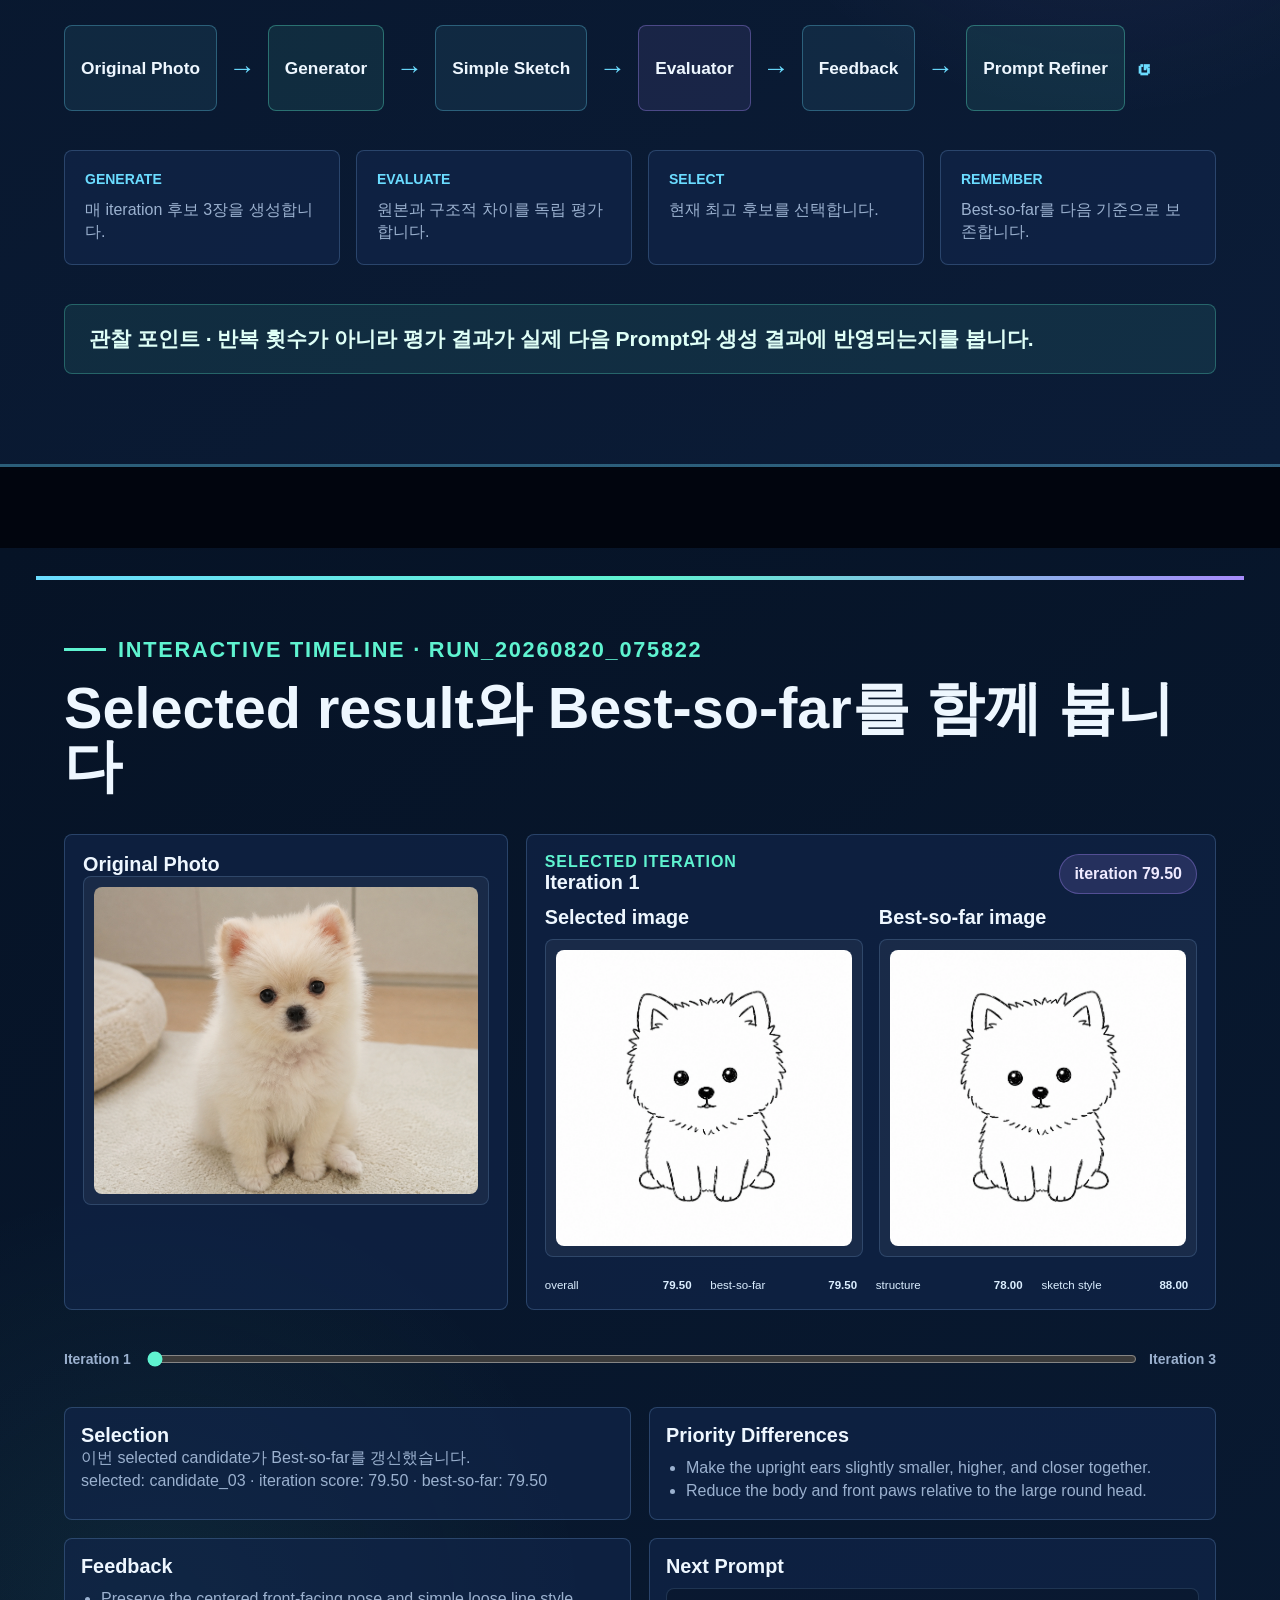
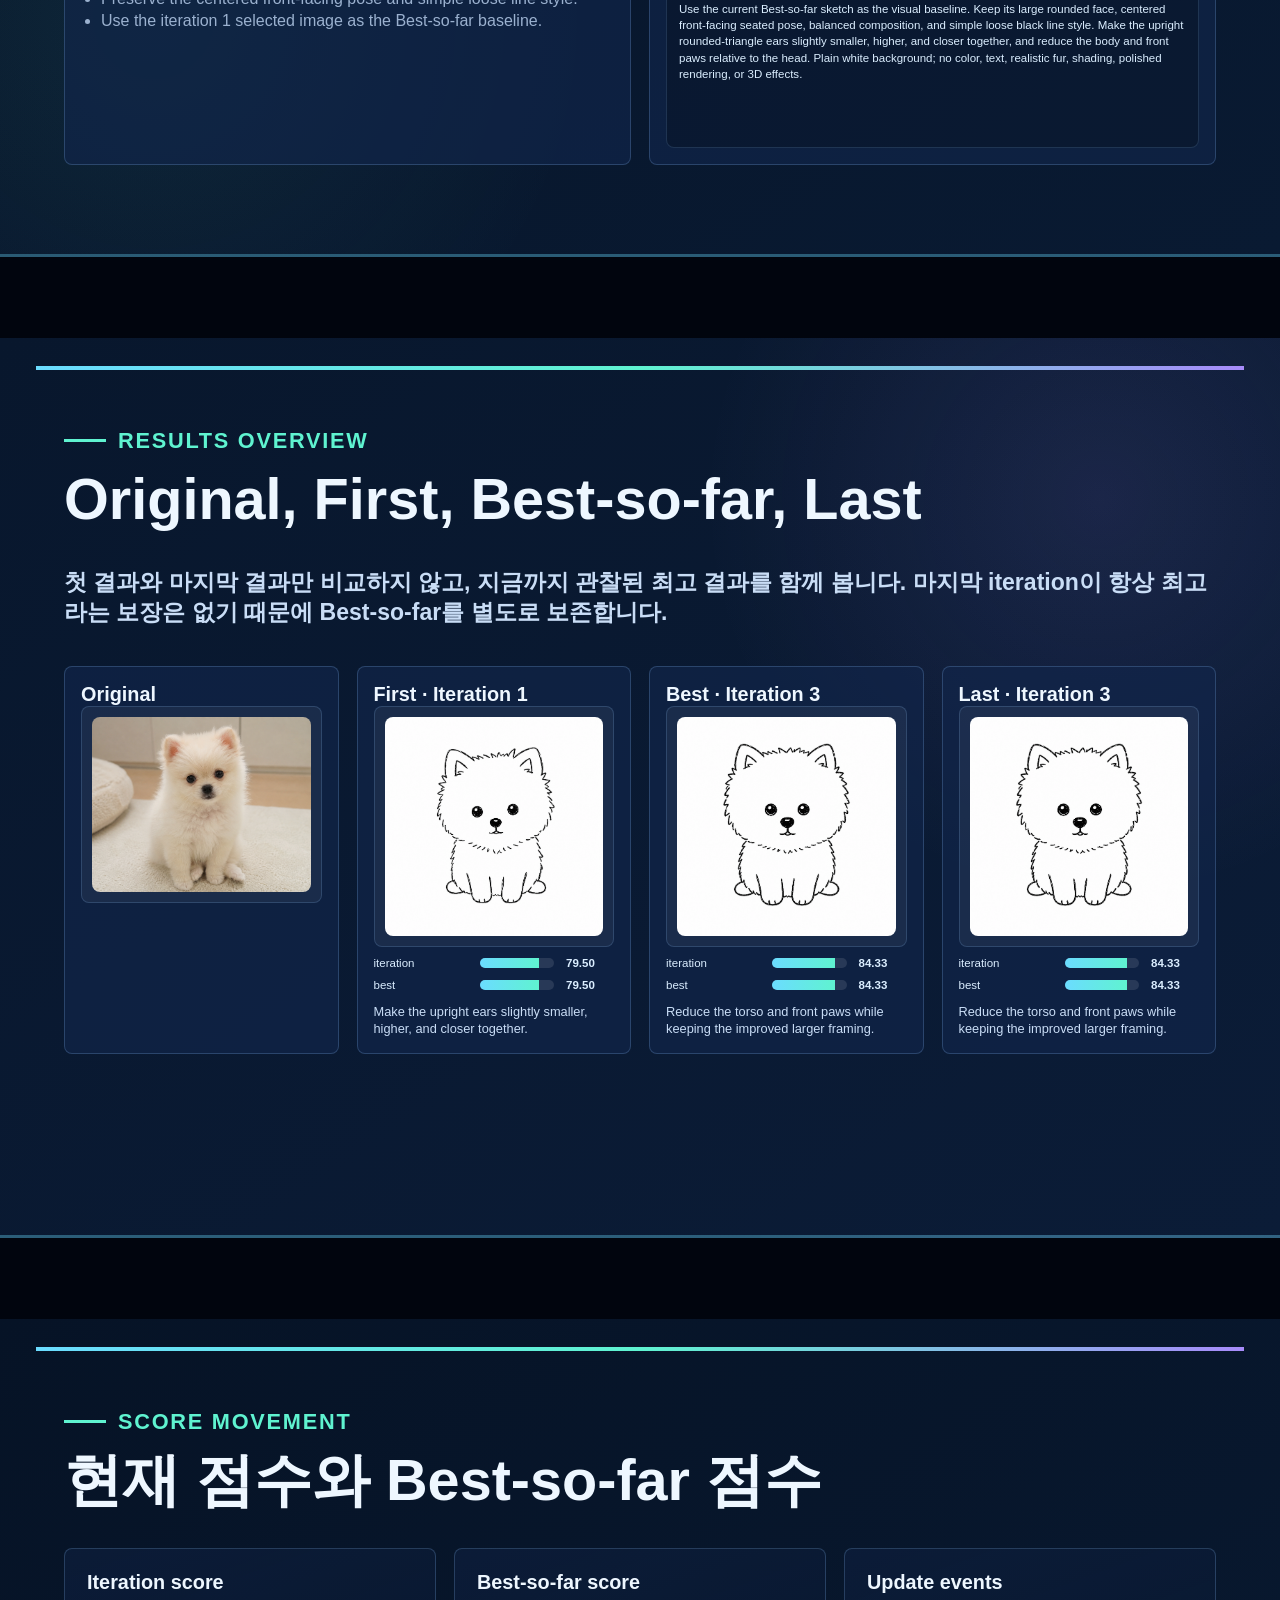
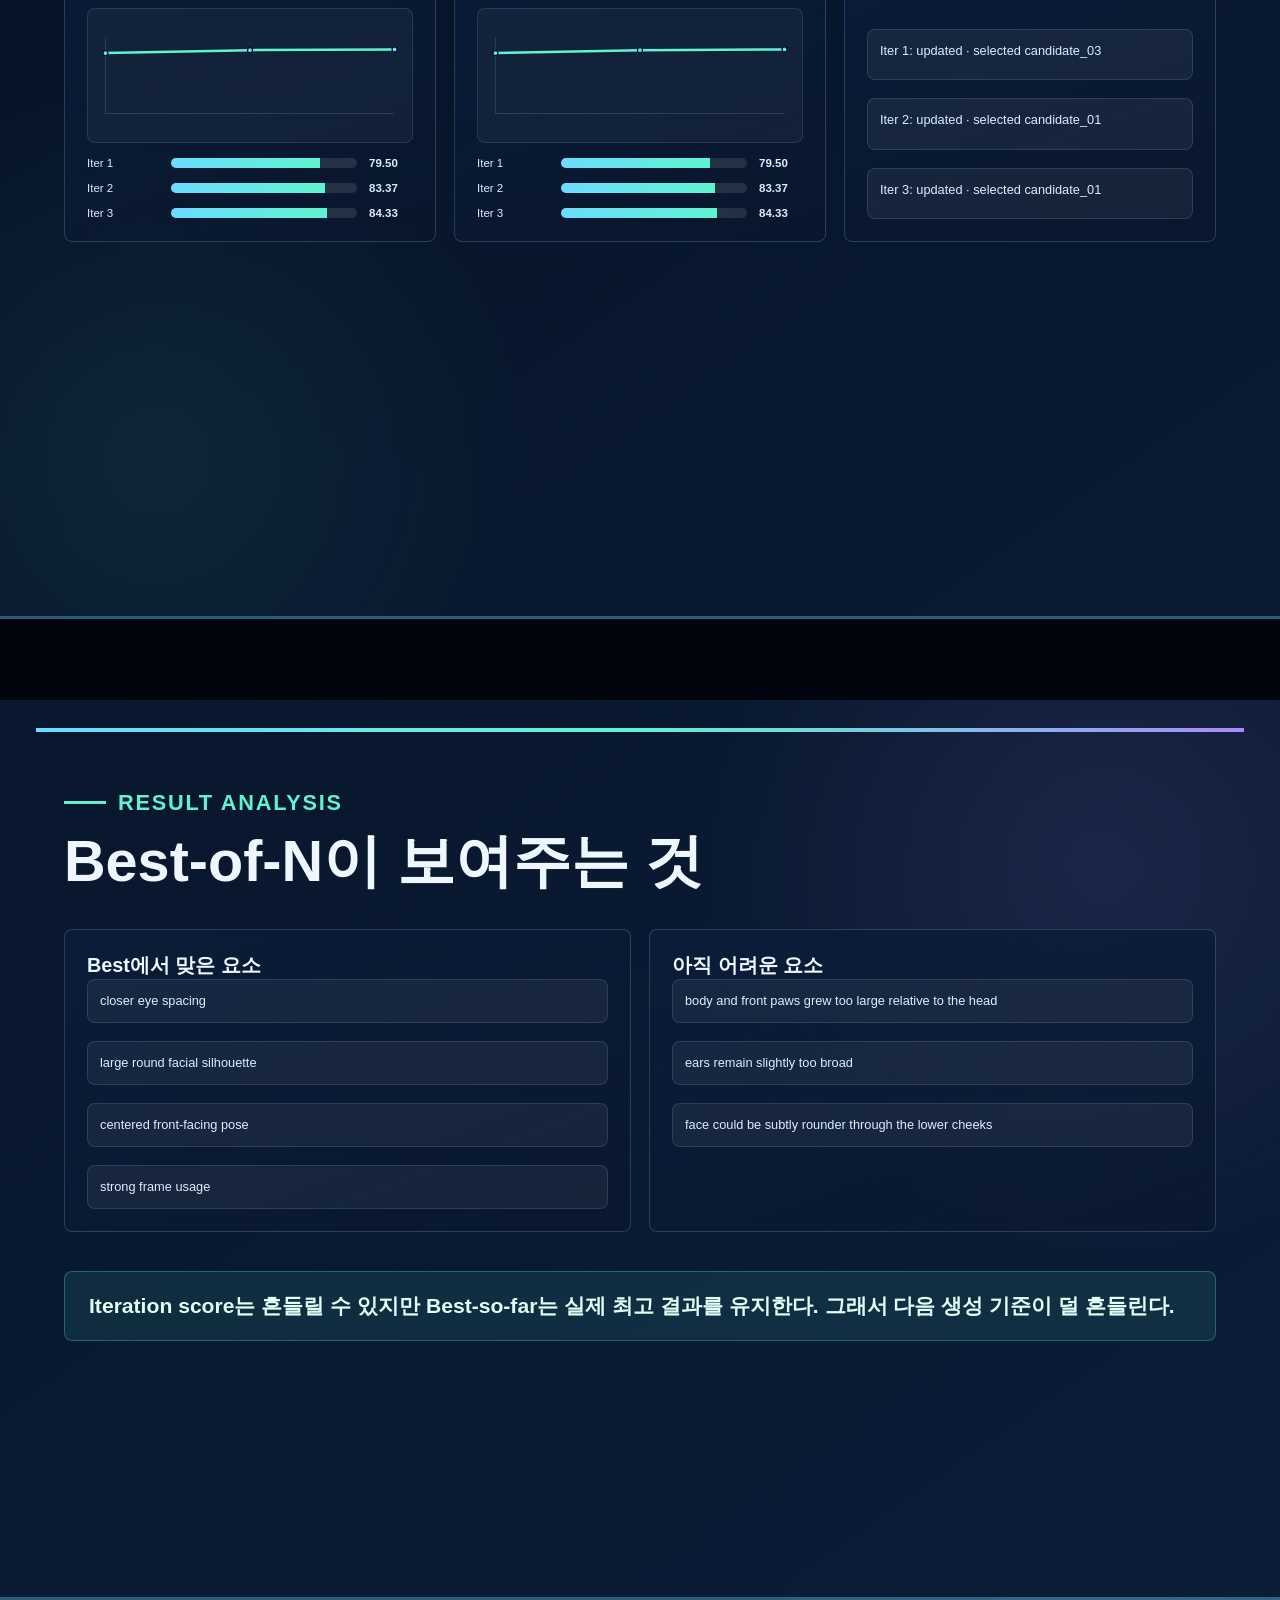
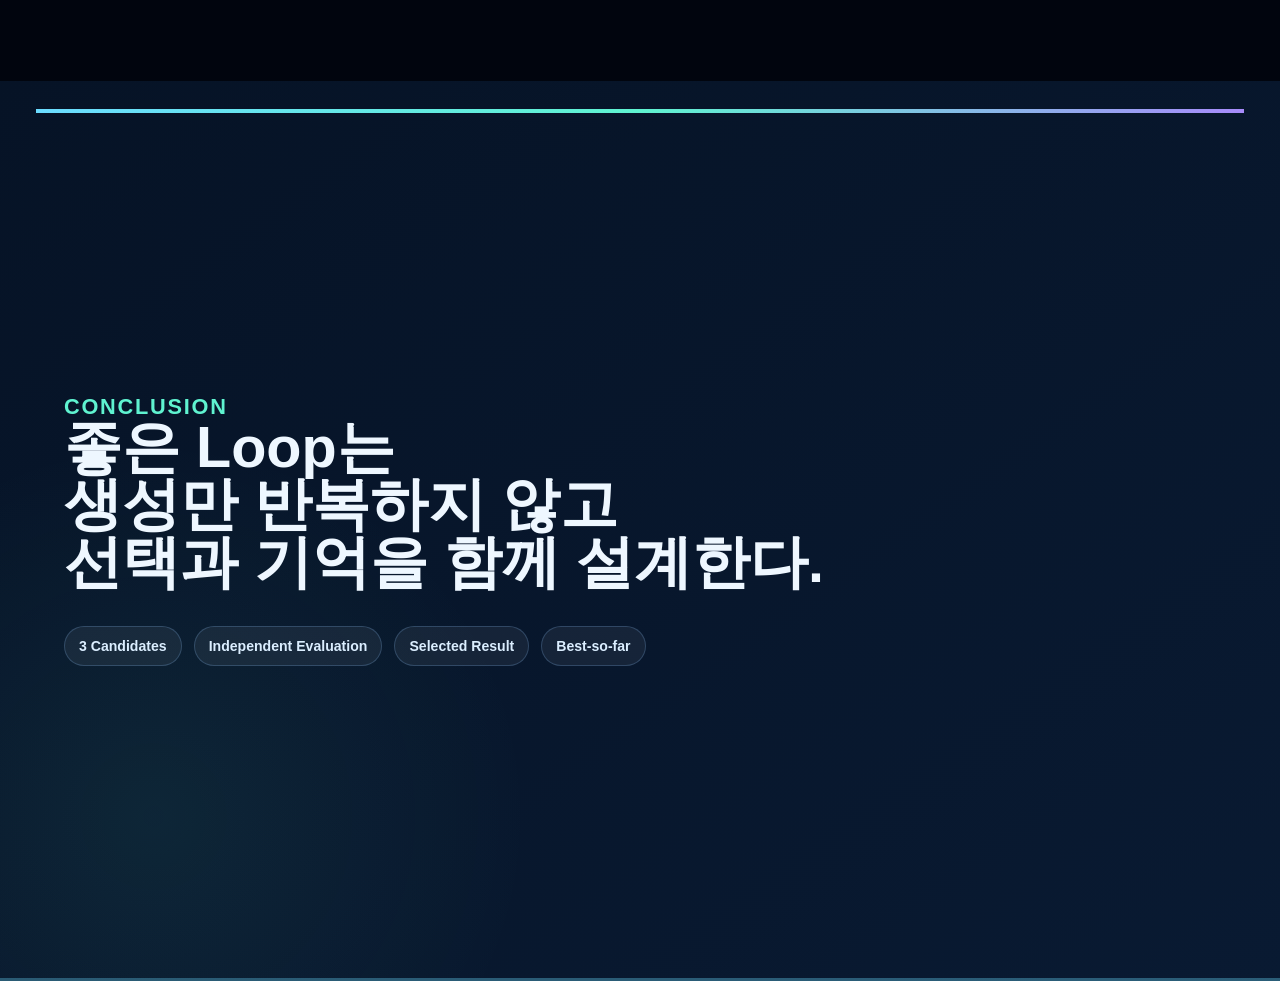
==== commit bfa4fab5: "feat: fix multipage presentation layout and enrich chapter content" ====
--- a/presentation/index.html
+++ b/presentation/index.html
@@ -18,6 +18,10 @@
         <section class="slide spread evolution-slide">
           <header><p class="eyebrow">Expansion Map</p><h2>Prompt → Context → Harness → Loop</h2></header>
           <p class="lead">공식적인 역사나 우열이 아니라, AI에게 맡기는 범위를 넓힐 때 추가되는 설계 관점입니다.</p>
+          <div class="narrative cols-2">
+            <article><h3>왜 관점이 넓어지는가</h3><p>좋은 지시는 방향을 정하지만 판단에 필요한 정보까지 채우지는 못합니다. 정보를 충분히 줘도 실제 파일과 도구에 접근하지 못하면 행동할 수 없고, 행동이 가능해도 결과를 평가해 다시 시도하는 구조는 별도로 설계해야 합니다.</p></article>
+            <article><h3>네 관점이 맡는 역할</h3><p>Prompt는 행동 방향을, Context는 판단 재료를, Harness는 실행과 관찰이 가능한 공간을 제공합니다. Loop는 실행 결과 이후 무엇을 평가하고 기억하며 다음 입력을 어떻게 바꿀지 결정합니다.</p></article>
+          </div>
           <div class="evolution">
             <article class="phase"><b>01 · Prompt</b><h3>어떻게 지시할까?</h3><p>역할, 목표, 제약과 출력 형식을 설계해 해야 할 일을 분명하게 만듭니다.</p><em>없는 정보까지 제공하지는 못합니다.</em></article>
             <article class="phase"><b>02 · Context</b><h3>무엇을 보여줄까?</h3><p>문서, 대화, 코드와 현재 상태처럼 판단에 필요한 정보를 제공합니다.</p><em>정보만으로 실제 행동할 수는 없습니다.</em></article>
@@ -83,7 +87,7 @@
           <div class="callout">관찰 포인트 · 반복 횟수가 아니라 평가 결과가 실제 다음 Prompt와 생성 결과에 반영되는지를 봅니다.</div>
         </section>
         
-        <section class="slide timeline-slide spread">
+        <section class="slide timeline-slide spread result-slide">
           <header>
             <p class="eyebrow">Interactive Timeline · run_20260820_075822</p>
             <h2>Selected result와 Best-so-far를 함께 봅니다</h2>
@@ -153,8 +157,9 @@
           </div>
         </section>
         
-        <section class="slide spread">
-          <header><p class="eyebrow">Experiment Summary</p><h2>First, Best-so-far, Last</h2></header>
+        <section class="slide spread result-slide">
+          <header><p class="eyebrow">Results Overview</p><h2>Original, First, Best-so-far, Last</h2></header>
+          <p class="lead">첫 결과와 마지막 결과만 비교하지 않고, 지금까지 관찰된 최고 결과를 함께 봅니다. 마지막 iteration이 항상 최고라는 보장은 없기 때문에 Best-so-far를 별도로 보존합니다.</p>
           <div class="summary-grid">
             <article class="result-card"><h3>Original</h3><div class="image-frame"><img src="assets/latest-run/original_pomeranian.png" alt="Original Photo"></div></article>
             
@@ -223,7 +228,7 @@
           </div>
         </section>
         
-        <section class="slide spread">
+        <section class="slide spread result-slide">
           <header><p class="eyebrow">Score Movement</p><h2>현재 점수와 Best-so-far 점수</h2></header>
           <div class="score-grid">
             <article class="card score-card"><h3>Iteration score</h3>
@@ -270,7 +275,7 @@
           </div>
         </section>
         
-        <section class="slide spread">
+        <section class="slide spread result-slide">
           <header><p class="eyebrow">Result Analysis</p><h2>Best-of-N이 보여주는 것</h2></header>
           <div class="compare">
             <article class="card"><h3>Best에서 맞은 요소</h3><div class="insight-list"><p>closer eye spacing</p><p>large round facial silhouette</p><p>centered front-facing pose</p><p>strong frame usage</p></div></article>
--- a/presentation/styles.css
+++ b/presentation/styles.css
@@ -38,6 +38,7 @@
 }
 
 .deck {
+  background: #01050e;
   display: block;
   min-height: 100vh;
   padding: 0;
@@ -48,7 +49,7 @@
     linear-gradient(145deg, rgba(7, 20, 40, 0.96), rgba(11, 27, 53, 0.96)),
     var(--stage);
   border: 0;
-  border-bottom: 1px solid rgba(142, 197, 255, 0.24);
+  border-bottom: 3px solid rgba(107, 220, 255, 0.36);
   border-radius: 0;
   box-shadow: none;
   display: grid;
@@ -59,6 +60,22 @@
   position: relative;
   scroll-margin-top: 0;
   width: 100%;
+}
+
+.slide + .slide {
+  margin-top: clamp(56px, 9vh, 112px);
+}
+
+.slide:nth-child(even) {
+  background:
+    radial-gradient(circle at 86% 18%, rgba(167, 139, 250, 0.11), transparent 30%),
+    linear-gradient(145deg, #08172d, #0b1c37);
+}
+
+.slide:nth-child(odd) {
+  background:
+    radial-gradient(circle at 12% 82%, rgba(95, 243, 208, 0.07), transparent 28%),
+    linear-gradient(145deg, #061326, #091a32);
 }
 
 .slide.active {
@@ -123,10 +140,30 @@
 .eyebrow,
 .stage-tag {
   color: var(--mint);
-  font-size: clamp(12px, 0.95vw, 14px);
-  font-weight: 850;
-  letter-spacing: 0;
+  font-size: clamp(20px, 1.7vw, 28px);
+  font-weight: 900;
+  letter-spacing: 0.08em;
+  line-height: 1.15;
   text-transform: uppercase;
+}
+
+.slide > header .eyebrow {
+  align-items: center;
+  display: inline-flex;
+  gap: 12px;
+  margin-bottom: 18px;
+}
+
+.slide > header .eyebrow::before {
+  background: var(--mint);
+  content: "";
+  height: 3px;
+  width: 42px;
+}
+
+.stage-tag {
+  font-size: clamp(16px, 1.25vw, 21px);
+  letter-spacing: 0.06em;
 }
 
 .title-mark {
@@ -770,13 +807,20 @@
 }
 
 .progress {
-  bottom: 28px;
-  right: 42px;
+  backdrop-filter: blur(12px);
+  background: rgba(2, 8, 23, 0.82);
+  border: 1px solid rgba(107, 220, 255, 0.32);
+  border-radius: 999px;
+  bottom: 24px;
+  color: #e8f7ff;
+  font-size: 15px;
+  font-weight: 850;
+  padding: 9px 14px;
+  right: 28px;
 }
 
 @media (max-width: 900px) {
   .deck {
-    gap: 0;
     padding: 0;
   }
 
@@ -784,6 +828,10 @@
     border-radius: 0;
     min-height: 100vh;
     width: 100vw;
+  }
+
+  .slide + .slide {
+    margin-top: 36px;
   }
 
   .evolution,
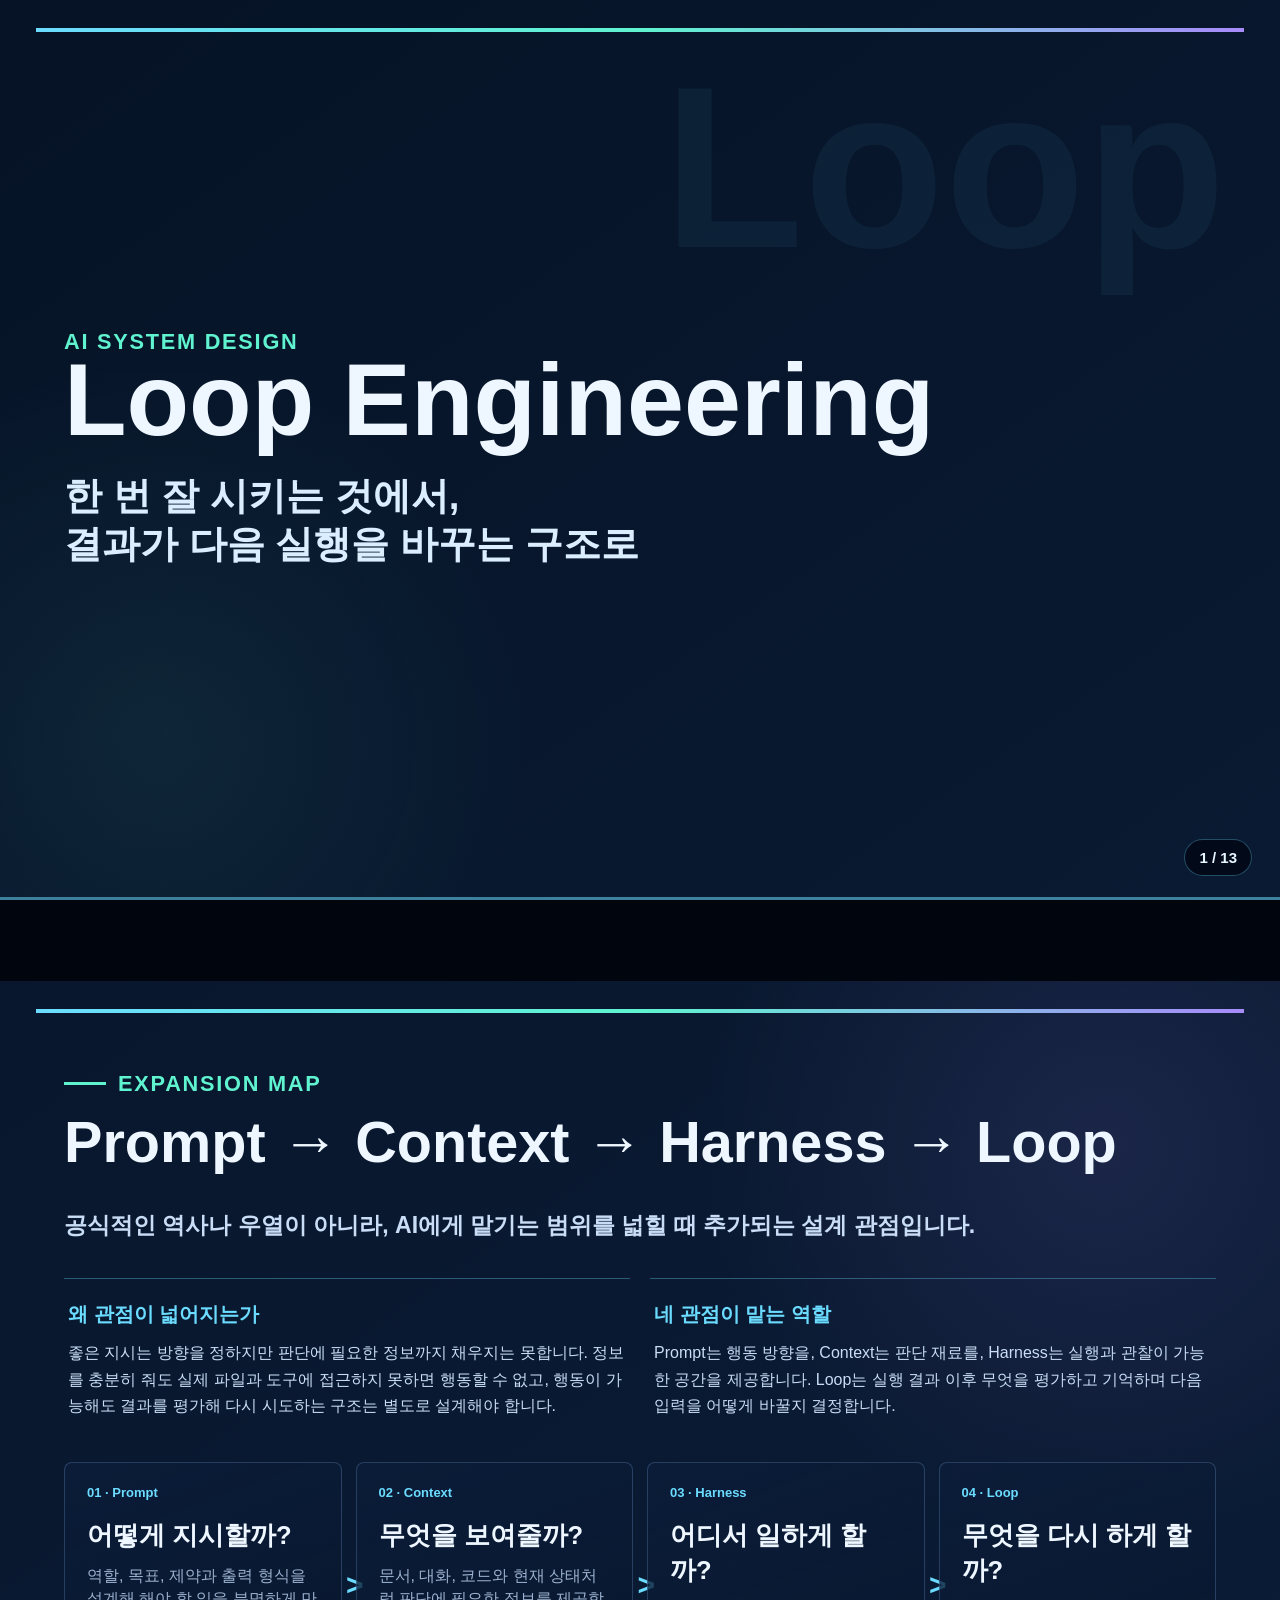
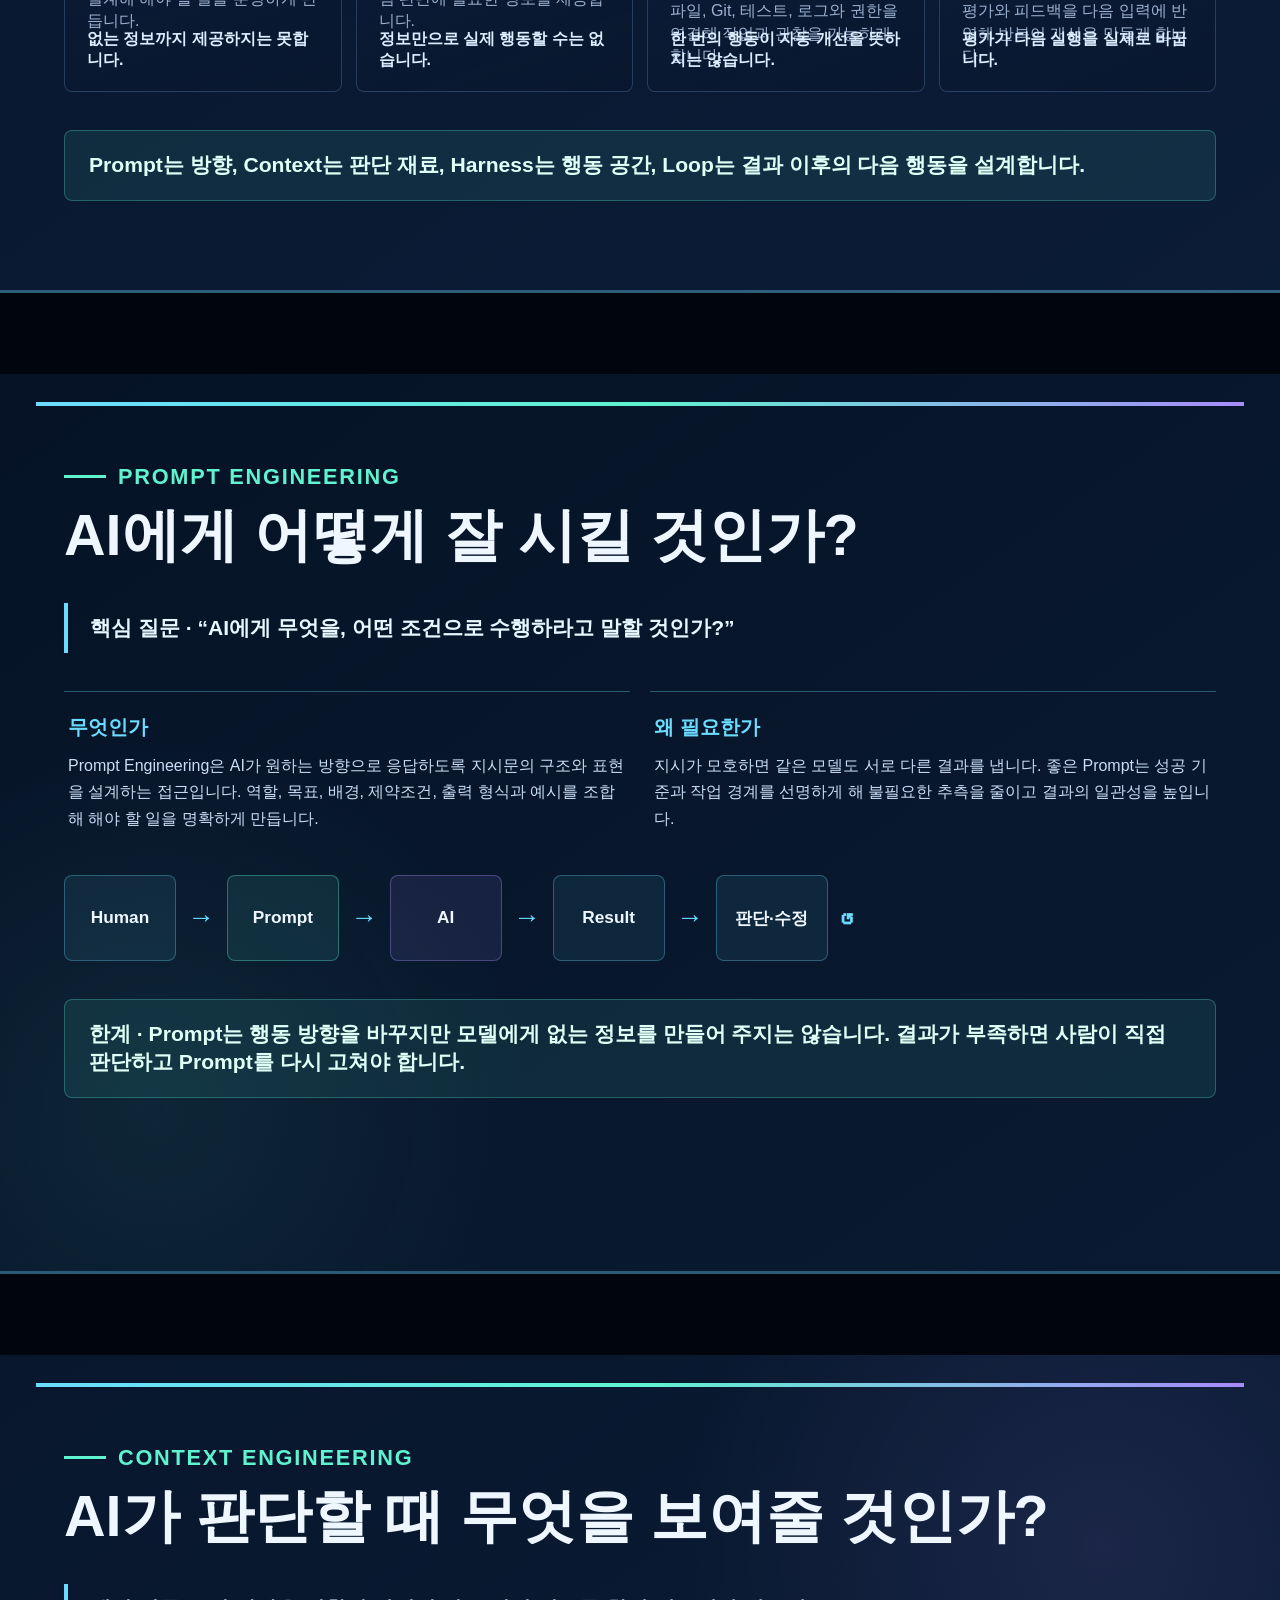
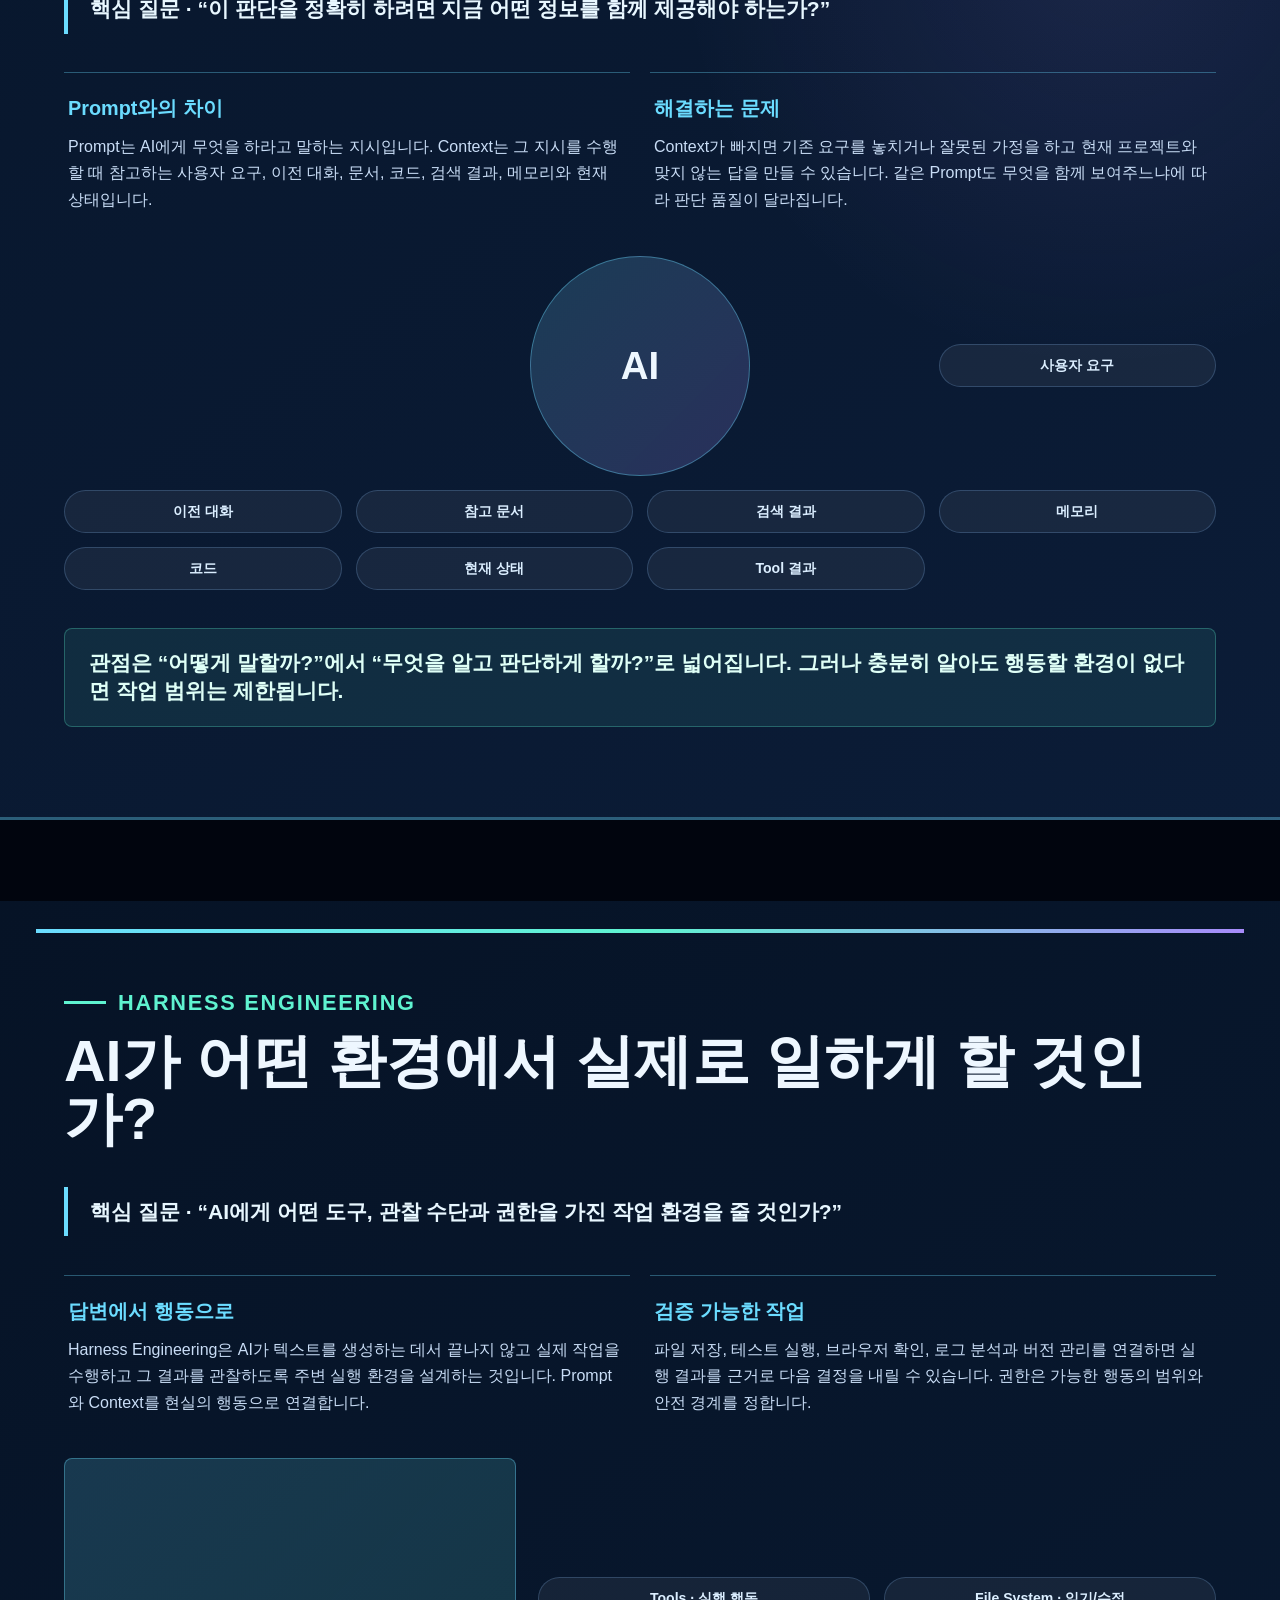
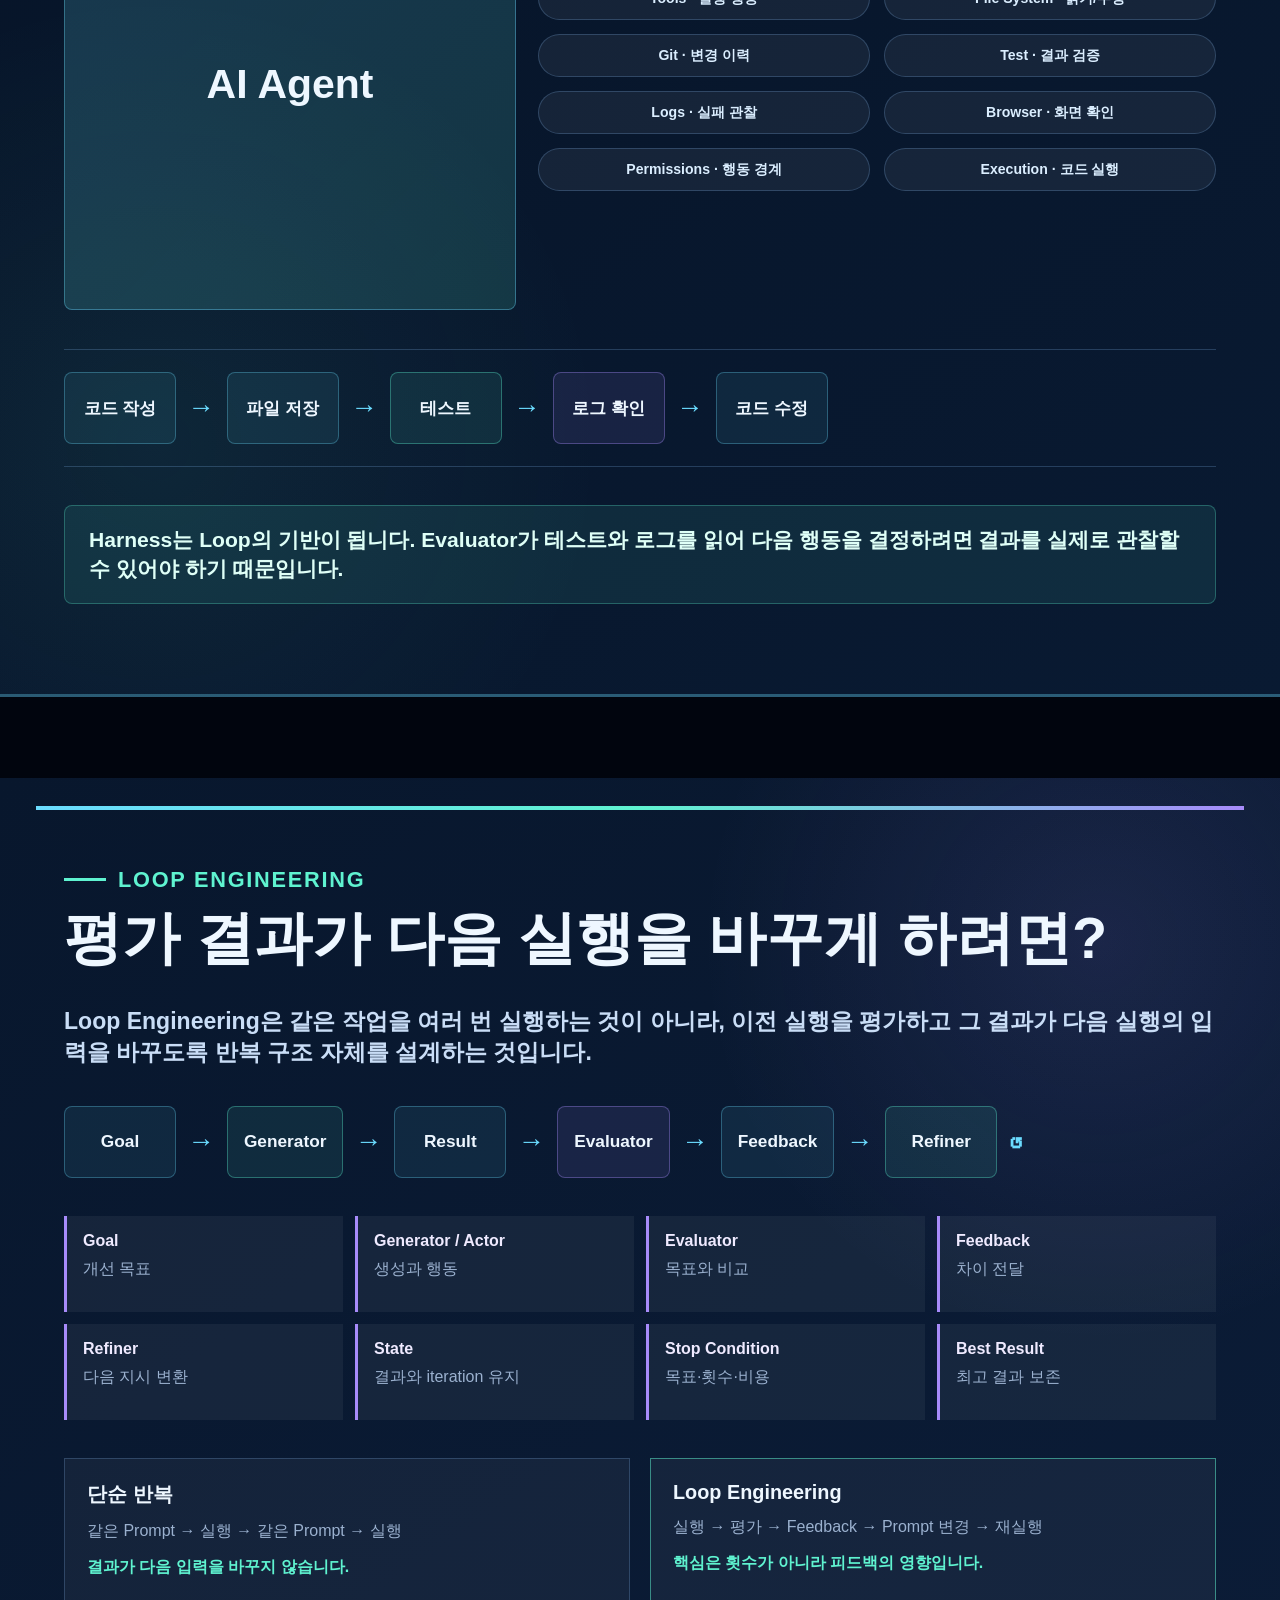
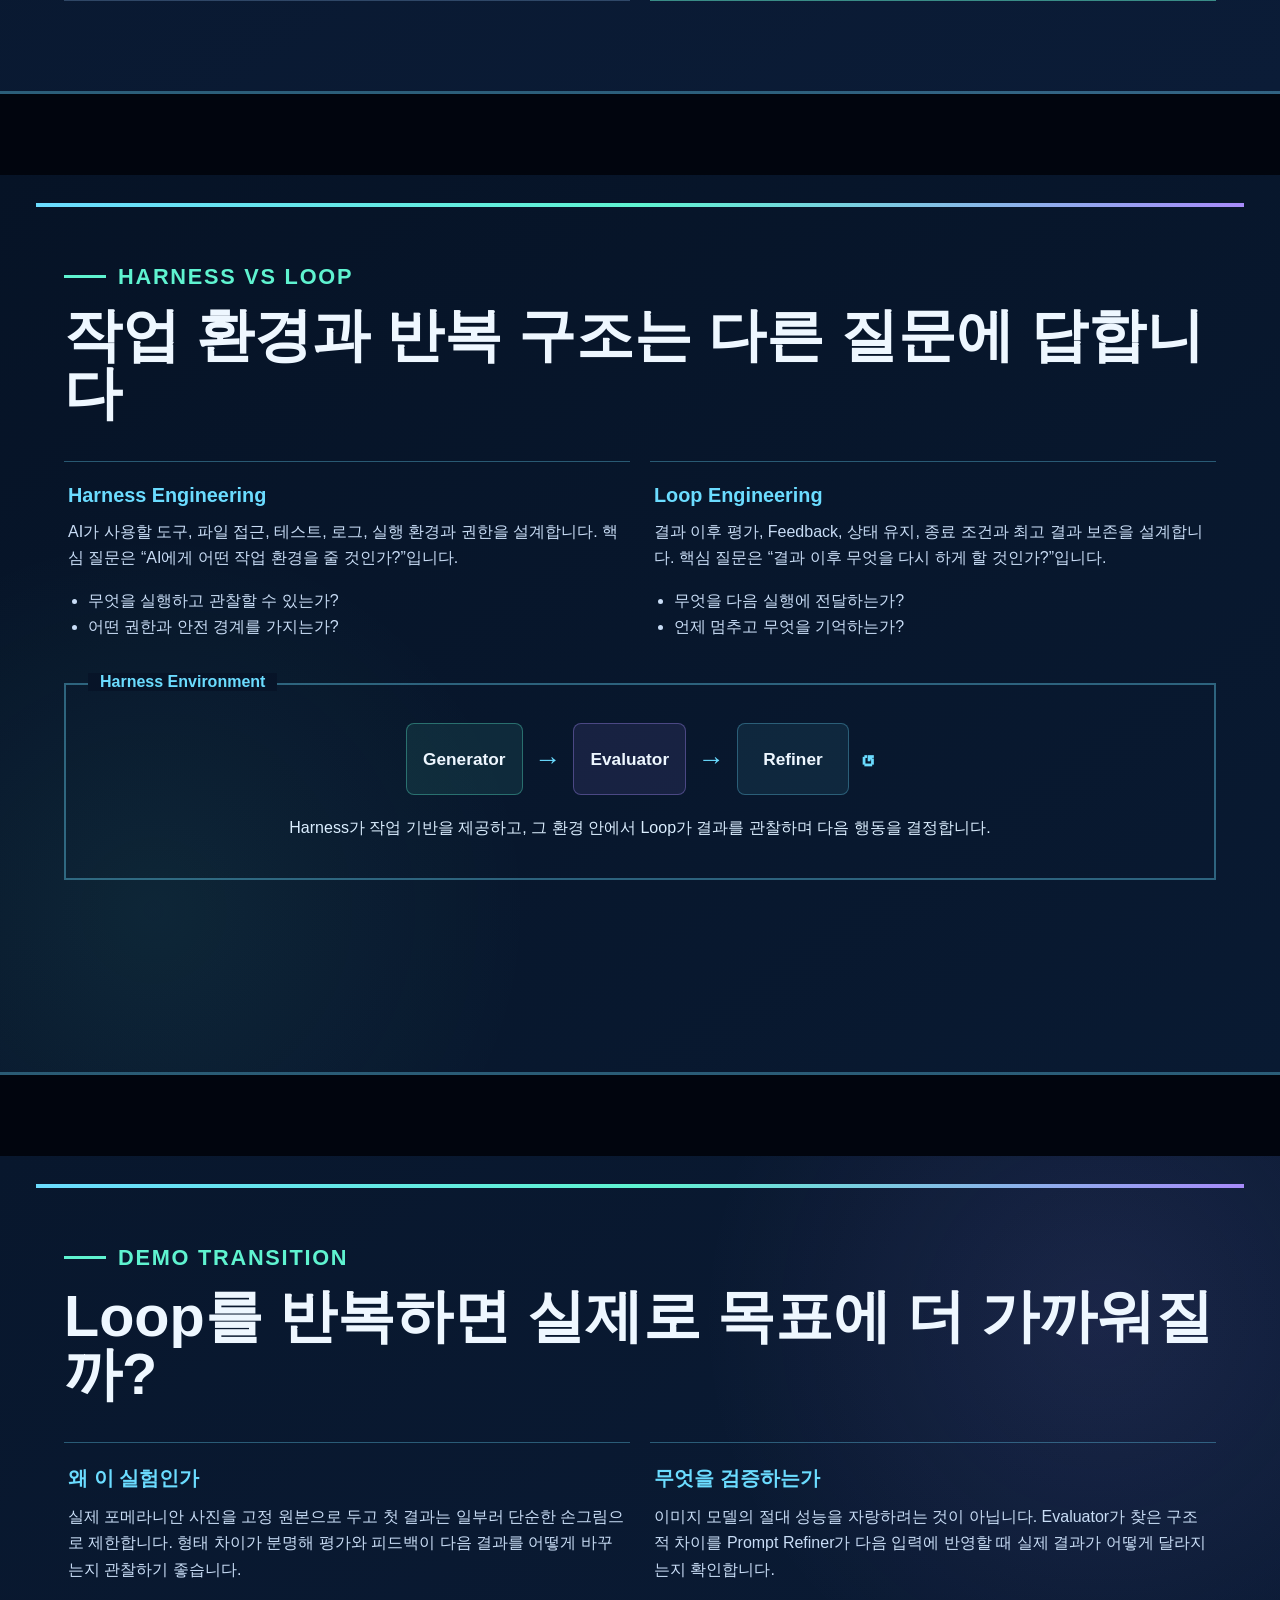
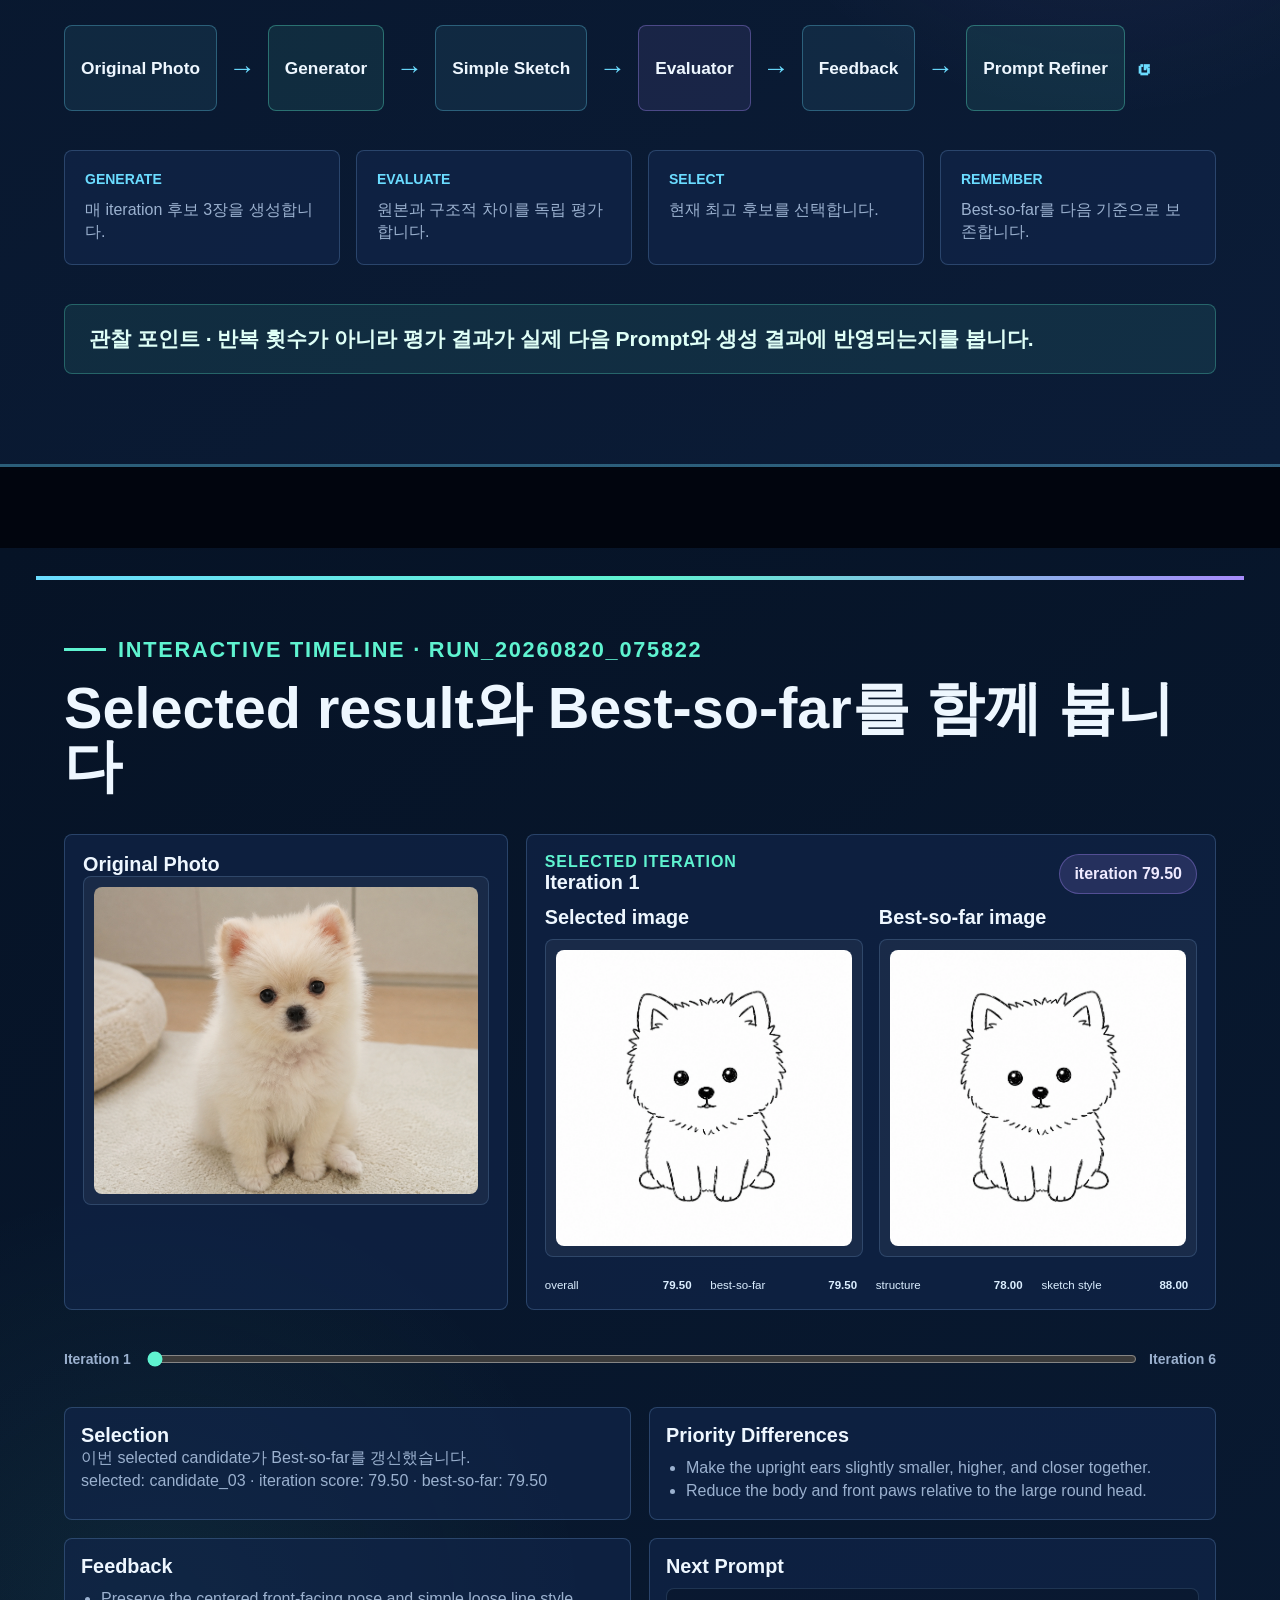
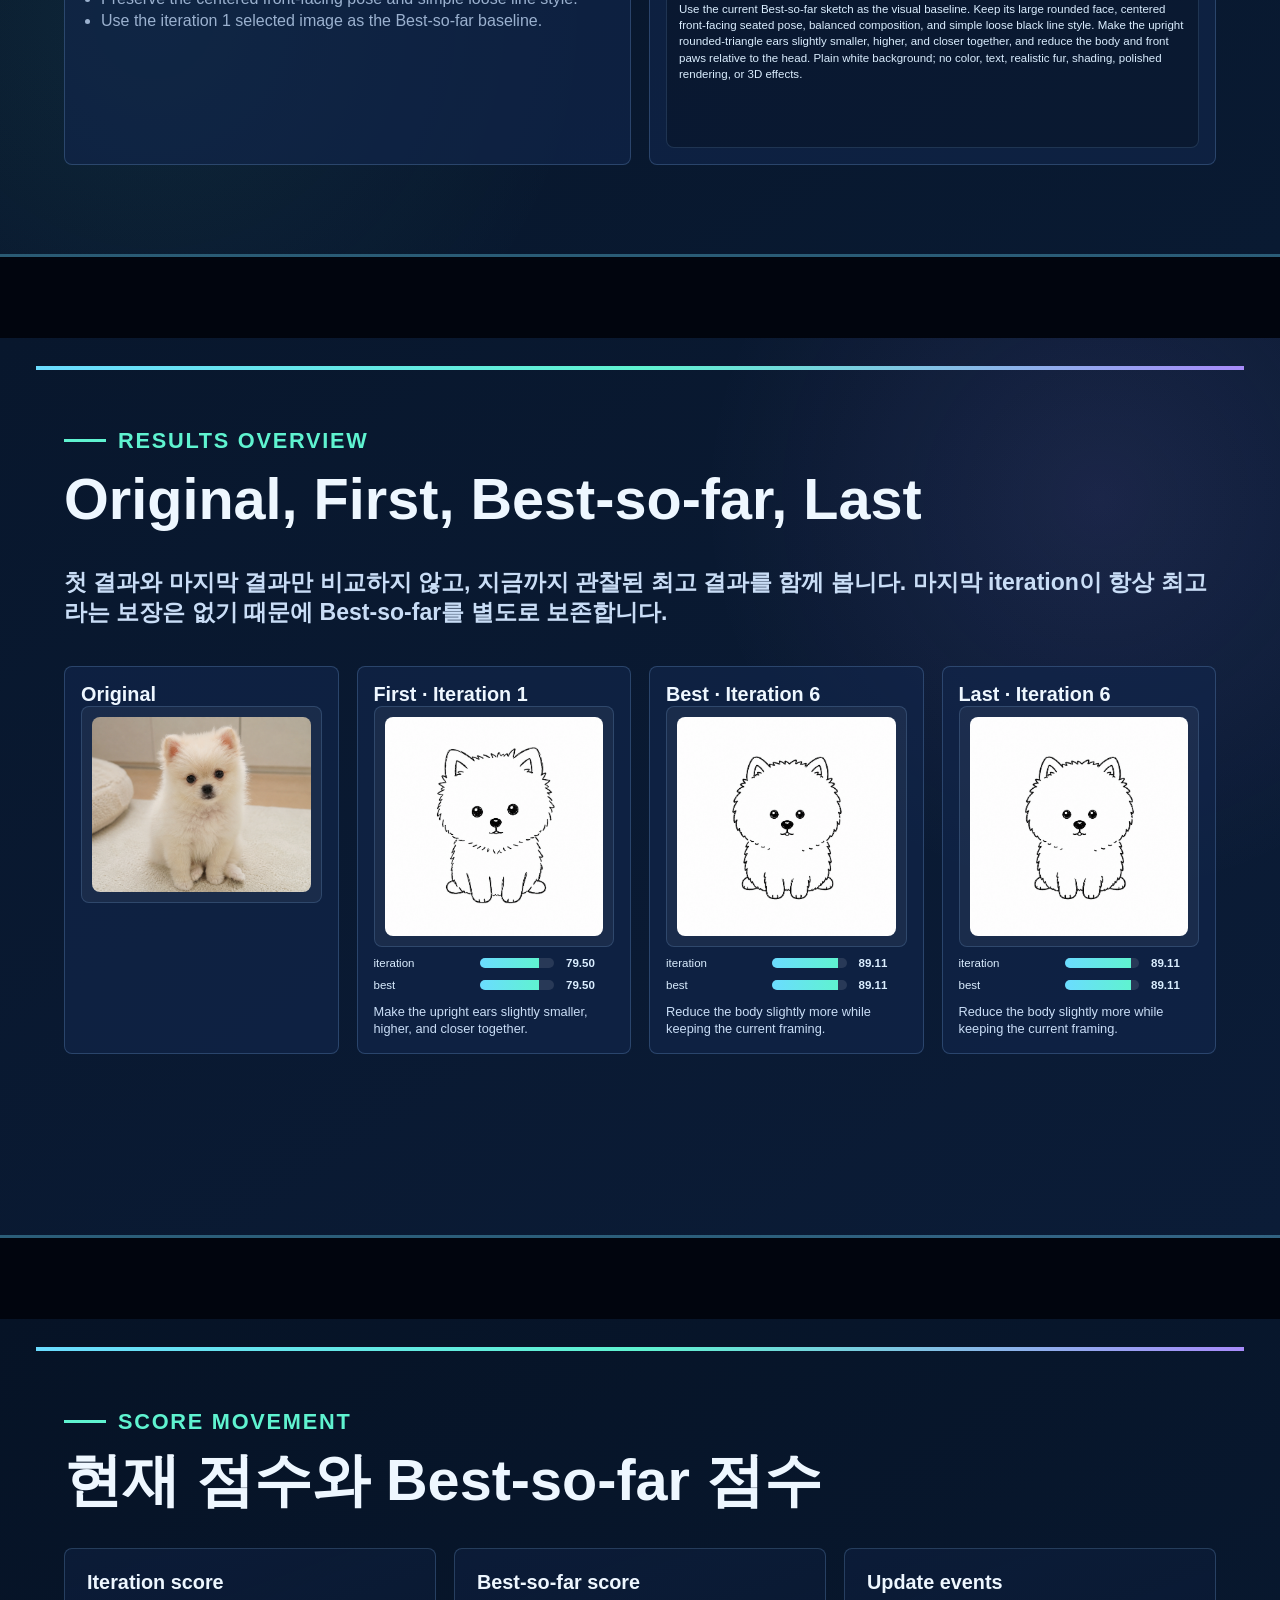
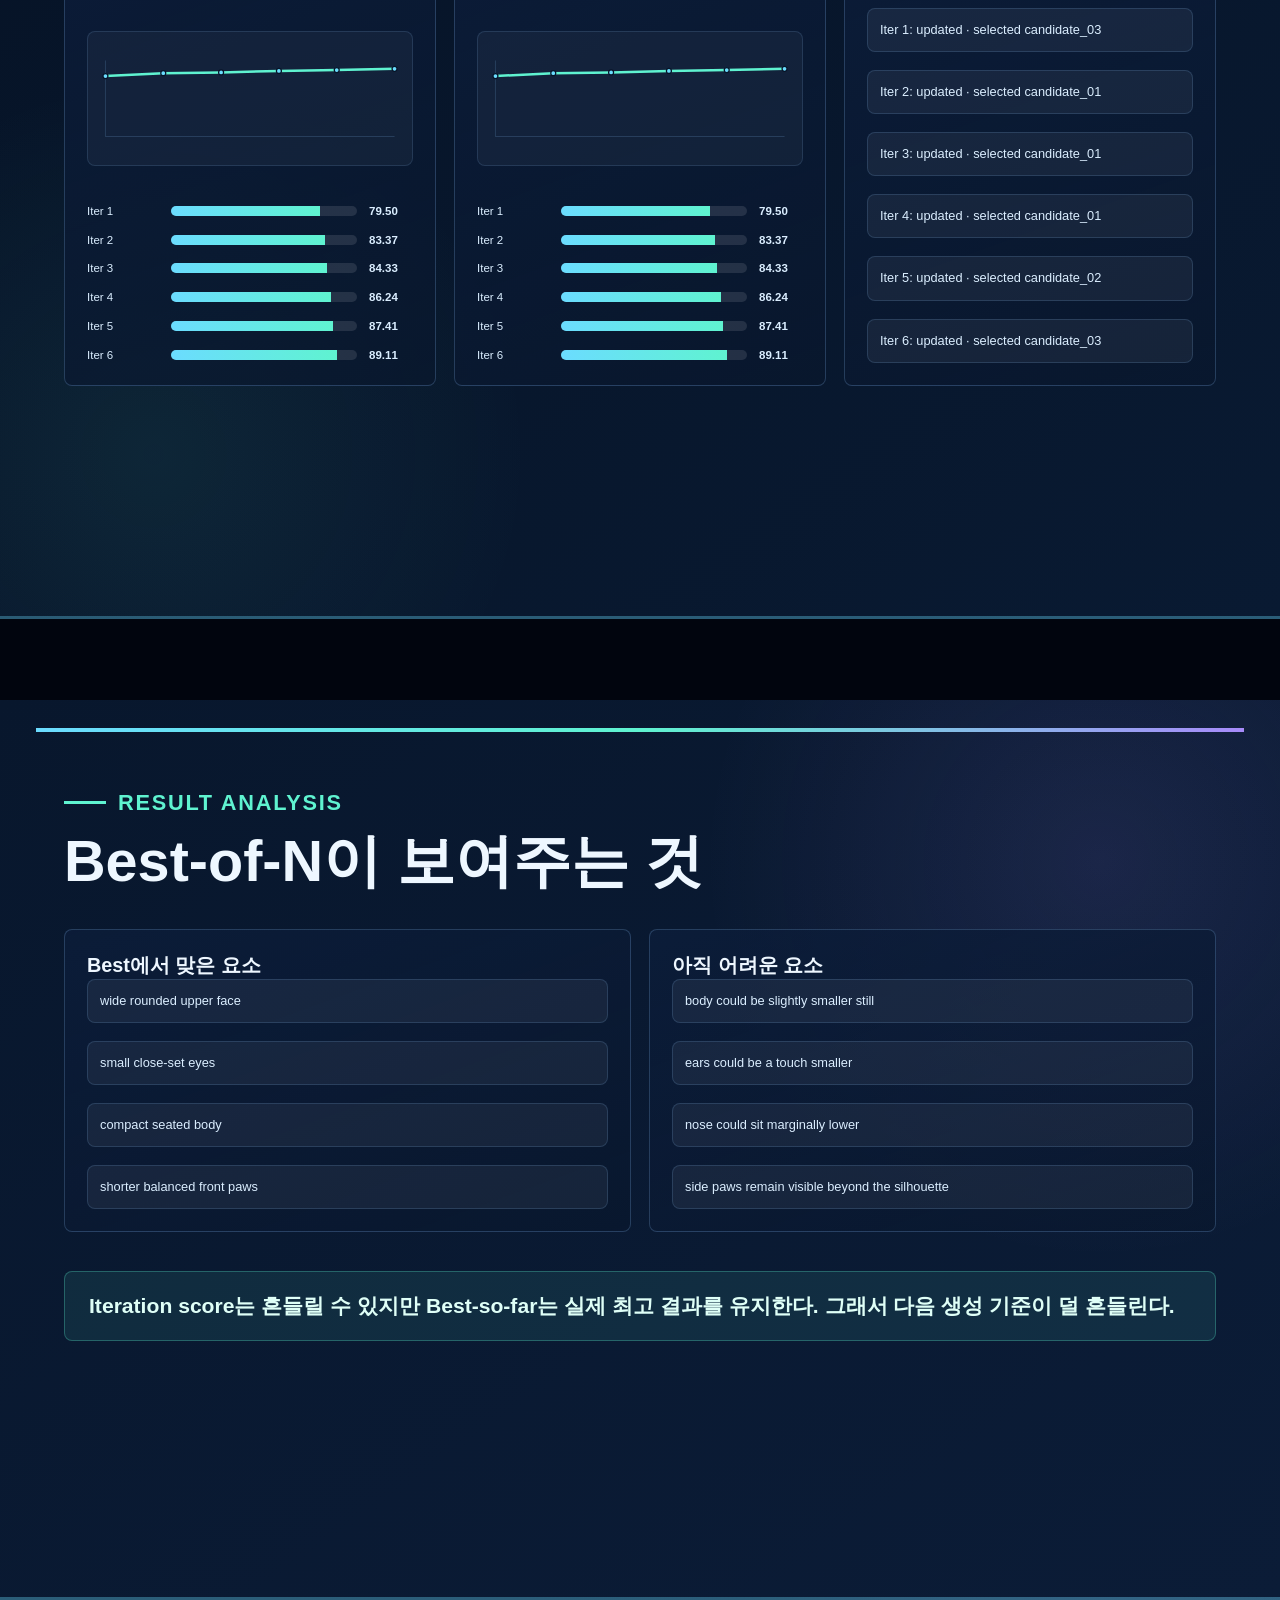
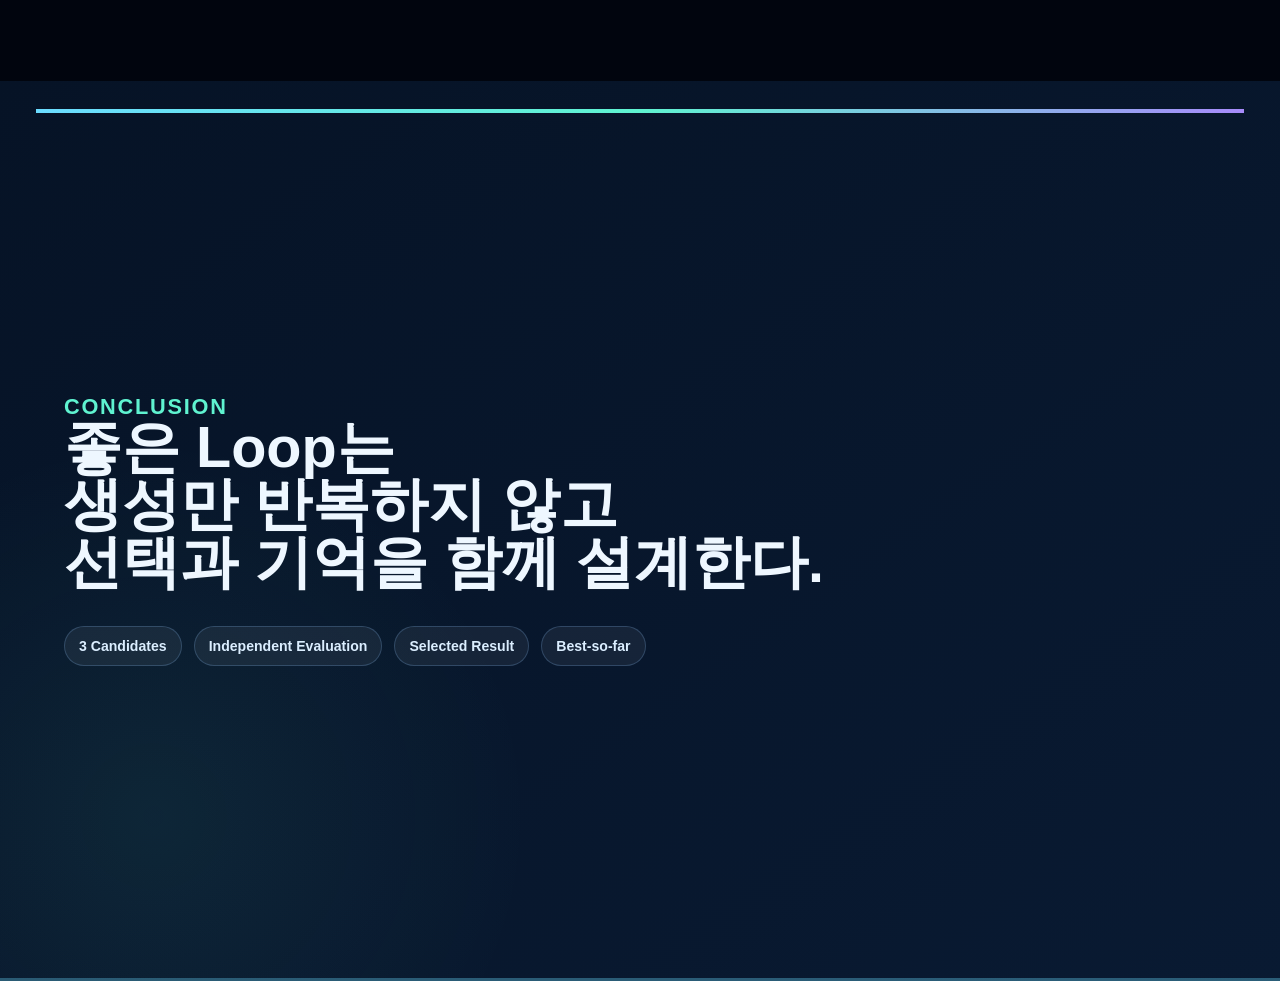
==== commit fec477a8: "chore: update loop experiment results" ====
--- a/presentation/index.html
+++ b/presentation/index.html
@@ -146,8 +146,8 @@
           </div>
           <div class="slider-wrap">
             <span>Iteration 1</span>
-            <input id="iteration-slider" type="range" min="1" max="3" value="1" step="1">
-            <span>Iteration 3</span>
+            <input id="iteration-slider" type="range" min="1" max="6" value="1" step="1">
+            <span>Iteration 6</span>
           </div>
           <div class="timeline-details">
             <article><h3>Selection</h3><div id="timeline-selection"></div></article>
@@ -185,44 +185,44 @@
     
             
     <article class="result-card">
-      <h3>Best · Iteration 3</h3>
-      <div class="image-frame"><img src="assets/latest-run/iteration_003_selected.png" alt="Best"></div>
+      <h3>Best · Iteration 6</h3>
+      <div class="image-frame"><img src="assets/latest-run/iteration_006_selected.png" alt="Best"></div>
       
     <div class="metric">
       <span>iteration</span>
-      <div class="track"><i style="width:84%"></i></div>
-      <b>84.33</b>
+      <div class="track"><i style="width:89%"></i></div>
+      <b>89.11</b>
     </div>
     
       
     <div class="metric">
       <span>best</span>
-      <div class="track"><i style="width:84%"></i></div>
-      <b>84.33</b>
-    </div>
-    
-      <p class="priority">Reduce the torso and front paws while keeping the improved larger framing.</p>
+      <div class="track"><i style="width:89%"></i></div>
+      <b>89.11</b>
+    </div>
+    
+      <p class="priority">Reduce the body slightly more while keeping the current framing.</p>
     </article>
     
             
     <article class="result-card">
-      <h3>Last · Iteration 3</h3>
-      <div class="image-frame"><img src="assets/latest-run/iteration_003_selected.png" alt="Last"></div>
+      <h3>Last · Iteration 6</h3>
+      <div class="image-frame"><img src="assets/latest-run/iteration_006_selected.png" alt="Last"></div>
       
     <div class="metric">
       <span>iteration</span>
-      <div class="track"><i style="width:84%"></i></div>
-      <b>84.33</b>
+      <div class="track"><i style="width:89%"></i></div>
+      <b>89.11</b>
     </div>
     
       
     <div class="metric">
       <span>best</span>
-      <div class="track"><i style="width:84%"></i></div>
-      <b>84.33</b>
-    </div>
-    
-      <p class="priority">Reduce the torso and front paws while keeping the improved larger framing.</p>
+      <div class="track"><i style="width:89%"></i></div>
+      <b>89.11</b>
+    </div>
+    
+      <p class="priority">Reduce the body slightly more while keeping the current framing.</p>
     </article>
     
           </div>
@@ -235,8 +235,8 @@
     <svg class="line-chart" viewBox="0 0 520 170" role="img" aria-label="iteration score line chart">
       <line x1="28" y1="146" x2="492" y2="146" class="axis"></line>
       <line x1="28" y1="24" x2="28" y2="146" class="axis"></line>
-      <polyline points="28.0,49.0 260.0,44.3 492.0,43.1" class="series"></polyline>
-      <circle cx="28.0" cy="49.0" r="4"><title>Iter 1: 79.50</title></circle><circle cx="260.0" cy="44.3" r="4"><title>Iter 2: 83.37</title></circle><circle cx="492.0" cy="43.1" r="4"><title>Iter 3: 84.33</title></circle>
+      <polyline points="28.0,49.0 120.8,44.3 213.6,43.1 306.4,40.8 399.2,39.4 492.0,37.3" class="series"></polyline>
+      <circle cx="28.0" cy="49.0" r="4"><title>Iter 1: 79.50</title></circle><circle cx="120.8" cy="44.3" r="4"><title>Iter 2: 83.37</title></circle><circle cx="213.6" cy="43.1" r="4"><title>Iter 3: 84.33</title></circle><circle cx="306.4" cy="40.8" r="4"><title>Iter 4: 86.24</title></circle><circle cx="399.2" cy="39.4" r="4"><title>Iter 5: 87.41</title></circle><circle cx="492.0" cy="37.3" r="4"><title>Iter 6: 89.11</title></circle>
     </svg>
     <div class="chart"><div class="chart-row">
               <span>Iter 1</span>
@@ -250,13 +250,25 @@
               <span>Iter 3</span>
               <div class="track"><i style="width:84%"></i></div>
               <b>84.33</b>
+            </div><div class="chart-row">
+              <span>Iter 4</span>
+              <div class="track"><i style="width:86%"></i></div>
+              <b>86.24</b>
+            </div><div class="chart-row">
+              <span>Iter 5</span>
+              <div class="track"><i style="width:87%"></i></div>
+              <b>87.41</b>
+            </div><div class="chart-row">
+              <span>Iter 6</span>
+              <div class="track"><i style="width:89%"></i></div>
+              <b>89.11</b>
             </div></div></article>
             <article class="card score-card"><h3>Best-so-far score</h3>
     <svg class="line-chart" viewBox="0 0 520 170" role="img" aria-label="best so far score line chart">
       <line x1="28" y1="146" x2="492" y2="146" class="axis"></line>
       <line x1="28" y1="24" x2="28" y2="146" class="axis"></line>
-      <polyline points="28.0,49.0 260.0,44.3 492.0,43.1" class="series"></polyline>
-      <circle cx="28.0" cy="49.0" r="4"><title>Iter 1: 79.50</title></circle><circle cx="260.0" cy="44.3" r="4"><title>Iter 2: 83.37</title></circle><circle cx="492.0" cy="43.1" r="4"><title>Iter 3: 84.33</title></circle>
+      <polyline points="28.0,49.0 120.8,44.3 213.6,43.1 306.4,40.8 399.2,39.4 492.0,37.3" class="series"></polyline>
+      <circle cx="28.0" cy="49.0" r="4"><title>Iter 1: 79.50</title></circle><circle cx="120.8" cy="44.3" r="4"><title>Iter 2: 83.37</title></circle><circle cx="213.6" cy="43.1" r="4"><title>Iter 3: 84.33</title></circle><circle cx="306.4" cy="40.8" r="4"><title>Iter 4: 86.24</title></circle><circle cx="399.2" cy="39.4" r="4"><title>Iter 5: 87.41</title></circle><circle cx="492.0" cy="37.3" r="4"><title>Iter 6: 89.11</title></circle>
     </svg>
     <div class="chart"><div class="chart-row">
               <span>Iter 1</span>
@@ -270,16 +282,28 @@
               <span>Iter 3</span>
               <div class="track"><i style="width:84%"></i></div>
               <b>84.33</b>
+            </div><div class="chart-row">
+              <span>Iter 4</span>
+              <div class="track"><i style="width:86%"></i></div>
+              <b>86.24</b>
+            </div><div class="chart-row">
+              <span>Iter 5</span>
+              <div class="track"><i style="width:87%"></i></div>
+              <b>87.41</b>
+            </div><div class="chart-row">
+              <span>Iter 6</span>
+              <div class="track"><i style="width:89%"></i></div>
+              <b>89.11</b>
             </div></div></article>
-            <article class="card score-card"><h3>Update events</h3><div class="insight-list"><p>Iter 1: updated · selected candidate_03</p><p>Iter 2: updated · selected candidate_01</p><p>Iter 3: updated · selected candidate_01</p></div></article>
+            <article class="card score-card"><h3>Update events</h3><div class="insight-list"><p>Iter 1: updated · selected candidate_03</p><p>Iter 2: updated · selected candidate_01</p><p>Iter 3: updated · selected candidate_01</p><p>Iter 4: updated · selected candidate_01</p><p>Iter 5: updated · selected candidate_02</p><p>Iter 6: updated · selected candidate_03</p></div></article>
           </div>
         </section>
         
         <section class="slide spread result-slide">
           <header><p class="eyebrow">Result Analysis</p><h2>Best-of-N이 보여주는 것</h2></header>
           <div class="compare">
-            <article class="card"><h3>Best에서 맞은 요소</h3><div class="insight-list"><p>closer eye spacing</p><p>large round facial silhouette</p><p>centered front-facing pose</p><p>strong frame usage</p></div></article>
-            <article class="card"><h3>아직 어려운 요소</h3><div class="insight-list"><p>body and front paws grew too large relative to the head</p><p>ears remain slightly too broad</p><p>face could be subtly rounder through the lower cheeks</p></div></article>
+            <article class="card"><h3>Best에서 맞은 요소</h3><div class="insight-list"><p>wide rounded upper face</p><p>small close-set eyes</p><p>compact seated body</p><p>shorter balanced front paws</p></div></article>
+            <article class="card"><h3>아직 어려운 요소</h3><div class="insight-list"><p>body could be slightly smaller still</p><p>ears could be a touch smaller</p><p>nose could sit marginally lower</p><p>side paws remain visible beyond the silhouette</p></div></article>
           </div>
           <div class="callout">Iteration score는 흔들릴 수 있지만 Best-so-far는 실제 최고 결과를 유지한다. 그래서 다음 생성 기준이 덜 흔들린다.</div>
         </section>
@@ -299,7 +323,7 @@
         
   </main>
   <div class="progress"></div>
-  <script id="run-data" type="application/json">{"runName": "run_20260820_075822", "schemaVersion": "best_of_n_v1", "referenceAsset": "assets/latest-run/original_pomeranian.png", "summary": {"status": "completed", "schema_version": "best_of_n_v1", "stop_reason": "requested_iterations_completed", "requested_iterations": 3, "completed_iterations": 3, "iteration_scores": [79.5, 83.3688, 84.325], "best_so_far_scores": [79.5, 83.3688, 84.325], "best_iteration": 3, "best_candidate": "candidate_01", "final_best_score": 84.325}, "iterations": [{"iteration": 1, "imageAsset": "assets/latest-run/iteration_001_selected.png", "bestSoFarAsset": "assets/latest-run/iteration_001_selected.png", "nextPrompt": "Use the current Best-so-far sketch as the visual baseline. Keep its large rounded face, centered front-facing seated pose, balanced composition, and simple loose black line style. Make the upright rounded-triangle ears slightly smaller, higher, and closer together, and reduce the body and front paws relative to the head. Plain white background; no color, text, realistic fur, shading, polished rendering, or 3D effects.", "evaluation": {"iteration": 1, "candidates": [{"id": "candidate_01", "file": "candidate_01.png", "face_ratio_score": 70.0, "ear_score": 62.0, "eye_position_score": 72.0, "nose_position_score": 74.0, "head_body_ratio_score": 58.0, "pose_score": 80.0, "silhouette_score": 72.0, "composition_score": 90.0, "sketch_style_score": 90.0, "shape_similarity_score": 72.25, "overall_score": 74.9125, "matched_points": ["centered front-facing pose", "round face", "symmetric front paws"], "differences": ["body is too large relative to the head", "ears are too small and partly buried in the outline"]}, {"id": "candidate_02", "file": "candidate_02.png", "face_ratio_score": 60.0, "ear_score": 78.0, "eye_position_score": 70.0, "nose_position_score": 74.0, "head_body_ratio_score": 65.0, "pose_score": 82.0, "silhouette_score": 66.0, "composition_score": 90.0, "sketch_style_score": 89.0, "shape_similarity_score": 73.125, "overall_score": 75.5063, "matched_points": ["upright triangular ears", "centered seated pose", "simple line style"], "differences": ["face is too narrow", "torso is too tall and elongated"]}, {"id": "candidate_03", "file": "candidate_03.png", "face_ratio_score": 76.0, "ear_score": 74.0, "eye_position_score": 74.0, "nose_position_score": 77.0, "head_body_ratio_score": 70.0, "pose_score": 84.0, "silhouette_score": 78.0, "composition_score": 91.0, "sketch_style_score": 88.0, "shape_similarity_score": 78.0, "overall_score": 79.5, "matched_points": ["large rounded face", "small centered body", "front-facing seated pose", "balanced composition"], "differences": ["ears are wider and lower than the reference", "body and front paws remain slightly too large"]}], "selected_candidate": "candidate_03", "selected_score": 79.5, "previous_best_score": null, "best_updated": true, "best_so_far_score": 79.5, "best_iteration": 1, "best_candidate": "candidate_03", "priority_differences": ["Make the upright ears slightly smaller, higher, and closer together.", "Reduce the body and front paws relative to the large round head."], "suggestions": ["Preserve the centered front-facing pose and simple loose line style.", "Use the iteration 1 selected image as the Best-so-far baseline."]}, "iterationScore": 79.5, "bestSoFarScore": 79.5, "bestUpdated": true, "selectedCandidate": "candidate_03", "candidateAssets": {"candidate_01": "assets/latest-run/iteration_001_candidate_01.png", "candidate_02": "assets/latest-run/iteration_001_candidate_02.png", "candidate_03": "assets/latest-run/iteration_001_candidate_03.png"}}, {"iteration": 2, "imageAsset": "assets/latest-run/iteration_002_selected.png", "bestSoFarAsset": "assets/latest-run/iteration_002_selected.png", "nextPrompt": "Use the current Best-so-far sketch as the visual baseline. Preserve its large round head, compact seated body, short symmetric front paws, small high-set ears, centered pose, and simple black-on-white line style. Move the eyes slightly closer together without changing their height, and scale the full puppy slightly larger within the square frame. Plain white background; no color, text, realistic fur, shading, polished rendering, or 3D effects.", "evaluation": {"iteration": 2, "candidates": [{"id": "candidate_01", "file": "candidate_01.png", "face_ratio_score": 80.0, "ear_score": 80.0, "eye_position_score": 77.0, "nose_position_score": 80.0, "head_body_ratio_score": 82.0, "pose_score": 86.0, "silhouette_score": 82.0, "composition_score": 92.0, "sketch_style_score": 89.0, "shape_similarity_score": 82.375, "overall_score": 83.3688, "matched_points": ["large round head", "compact seated body", "short symmetric front paws", "small high-set ears", "centered pose"], "differences": ["eyes are slightly too widely spaced", "puppy occupies slightly too little of the frame"]}, {"id": "candidate_02", "file": "candidate_02.png", "face_ratio_score": 78.0, "ear_score": 79.0, "eye_position_score": 76.0, "nose_position_score": 79.0, "head_body_ratio_score": 75.0, "pose_score": 85.0, "silhouette_score": 79.0, "composition_score": 91.0, "sketch_style_score": 89.0, "shape_similarity_score": 80.25, "overall_score": 81.5625, "matched_points": ["round face", "upright ears", "front-facing seated pose", "plain background"], "differences": ["body remains taller than the reference ratio", "front paws are too long"]}, {"id": "candidate_03", "file": "candidate_03.png", "face_ratio_score": 76.0, "ear_score": 80.0, "eye_position_score": 74.0, "nose_position_score": 78.0, "head_body_ratio_score": 72.0, "pose_score": 82.0, "silhouette_score": 76.0, "composition_score": 85.0, "sketch_style_score": 35.0, "shape_similarity_score": 77.875, "overall_score": 71.4438, "matched_points": ["high-set ears", "centered pose", "large facial silhouette"], "differences": ["black background violates the plain white background requirement", "dark presentation weakens the simple black-on-white sketch style", "body is still too tall"]}], "selected_candidate": "candidate_01", "selected_score": 83.3688, "previous_best_score": 79.5, "best_updated": true, "best_so_far_score": 83.3688, "best_iteration": 2, "best_candidate": "candidate_01", "priority_differences": ["Move the eyes slightly closer together while preserving their height.", "Scale the full puppy slightly larger within the square frame."], "suggestions": ["Preserve the improved compact body, short paws, small high-set ears, and centered pose.", "Maintain a true plain white background with simple black lines."]}, "iterationScore": 83.3688, "bestSoFarScore": 83.3688, "bestUpdated": true, "selectedCandidate": "candidate_01", "candidateAssets": {"candidate_01": "assets/latest-run/iteration_002_candidate_01.png", "candidate_02": "assets/latest-run/iteration_002_candidate_02.png", "candidate_03": "assets/latest-run/iteration_002_candidate_03.png"}}, {"iteration": 3, "imageAsset": "assets/latest-run/iteration_003_selected.png", "bestSoFarAsset": "assets/latest-run/iteration_003_selected.png", "nextPrompt": "Use the current Best-so-far sketch as the visual baseline. Preserve its improved close eye spacing, centered front-facing pose, larger framing, plain white background, and simple black line style. Reduce the torso and front paws without shrinking the overall framing, make the ears slightly narrower, and round the lower cheeks subtly. No color, text, realistic fur, shading, polished rendering, or 3D effects.", "evaluation": {"iteration": 3, "candidates": [{"id": "candidate_01", "file": "candidate_01.png", "face_ratio_score": 82.0, "ear_score": 82.0, "eye_position_score": 83.0, "nose_position_score": 82.0, "head_body_ratio_score": 76.0, "pose_score": 87.0, "silhouette_score": 82.0, "composition_score": 94.0, "sketch_style_score": 89.0, "shape_similarity_score": 83.5, "overall_score": 84.325, "matched_points": ["closer eye spacing", "large round facial silhouette", "centered front-facing pose", "strong frame usage", "plain white background"], "differences": ["body and front paws grew too large relative to the head", "ears remain slightly too broad", "face could be subtly rounder through the lower cheeks"]}, {"id": "candidate_02", "file": "candidate_02.png", "face_ratio_score": 80.0, "ear_score": 81.0, "eye_position_score": 84.0, "nose_position_score": 82.0, "head_body_ratio_score": 70.0, "pose_score": 86.0, "silhouette_score": 79.0, "composition_score": 93.0, "sketch_style_score": 90.0, "shape_similarity_score": 81.875, "overall_score": 83.0938, "matched_points": ["good eye spacing", "clean simple sketch style", "balanced centered framing"], "differences": ["torso is too tall", "front paws are too long", "face-to-body separation is too strong"]}, {"id": "candidate_03", "file": "candidate_03.png", "face_ratio_score": 81.0, "ear_score": 82.0, "eye_position_score": 84.0, "nose_position_score": 83.0, "head_body_ratio_score": 69.0, "pose_score": 85.0, "silhouette_score": 78.0, "composition_score": 92.0, "sketch_style_score": 89.0, "shape_similarity_score": 81.75, "overall_score": 82.8375, "matched_points": ["closer eye placement", "clear nose placement", "simple black-on-white lines"], "differences": ["body is substantially too large", "front legs are elongated", "overall silhouette is more rectangular than the reference"]}], "selected_candidate": "candidate_01", "selected_score": 84.325, "previous_best_score": 83.3688, "best_updated": true, "best_so_far_score": 84.325, "best_iteration": 3, "best_candidate": "candidate_01", "priority_differences": ["Reduce the torso and front paws while keeping the improved larger framing.", "Make the ears slightly narrower and less broad.", "Round the lower cheeks subtly to better match the reference face shape."], "suggestions": ["Preserve the improved eye spacing, centered pose, white background, and simple line style.", "Use the iteration 3 selected image as the Best-so-far baseline."]}, "iterationScore": 84.325, "bestSoFarScore": 84.325, "bestUpdated": true, "selectedCandidate": "candidate_01", "candidateAssets": {"candidate_01": "assets/latest-run/iteration_003_candidate_01.png", "candidate_02": "assets/latest-run/iteration_003_candidate_02.png", "candidate_03": "assets/latest-run/iteration_003_candidate_03.png"}}]}</script>
+  <script id="run-data" type="application/json">{"runName": "run_20260820_075822", "schemaVersion": "best_of_n_v1", "referenceAsset": "assets/latest-run/original_pomeranian.png", "summary": {"status": "completed", "schema_version": "best_of_n_v1", "stop_reason": "requested_iterations_completed", "requested_iterations": 6, "completed_iterations": 6, "iteration_scores": [79.5, 83.3688, 84.325, 86.2375, 87.4063, 89.1063], "best_so_far_scores": [79.5, 83.3688, 84.325, 86.2375, 87.4063, 89.1063], "best_iteration": 6, "best_candidate": "candidate_03", "final_best_score": 89.1063}, "iterations": [{"iteration": 1, "imageAsset": "assets/latest-run/iteration_001_selected.png", "bestSoFarAsset": "assets/latest-run/iteration_001_selected.png", "nextPrompt": "Use the current Best-so-far sketch as the visual baseline. Keep its large rounded face, centered front-facing seated pose, balanced composition, and simple loose black line style. Make the upright rounded-triangle ears slightly smaller, higher, and closer together, and reduce the body and front paws relative to the head. Plain white background; no color, text, realistic fur, shading, polished rendering, or 3D effects.", "evaluation": {"iteration": 1, "candidates": [{"id": "candidate_01", "file": "candidate_01.png", "face_ratio_score": 70.0, "ear_score": 62.0, "eye_position_score": 72.0, "nose_position_score": 74.0, "head_body_ratio_score": 58.0, "pose_score": 80.0, "silhouette_score": 72.0, "composition_score": 90.0, "sketch_style_score": 90.0, "shape_similarity_score": 72.25, "overall_score": 74.9125, "matched_points": ["centered front-facing pose", "round face", "symmetric front paws"], "differences": ["body is too large relative to the head", "ears are too small and partly buried in the outline"]}, {"id": "candidate_02", "file": "candidate_02.png", "face_ratio_score": 60.0, "ear_score": 78.0, "eye_position_score": 70.0, "nose_position_score": 74.0, "head_body_ratio_score": 65.0, "pose_score": 82.0, "silhouette_score": 66.0, "composition_score": 90.0, "sketch_style_score": 89.0, "shape_similarity_score": 73.125, "overall_score": 75.5063, "matched_points": ["upright triangular ears", "centered seated pose", "simple line style"], "differences": ["face is too narrow", "torso is too tall and elongated"]}, {"id": "candidate_03", "file": "candidate_03.png", "face_ratio_score": 76.0, "ear_score": 74.0, "eye_position_score": 74.0, "nose_position_score": 77.0, "head_body_ratio_score": 70.0, "pose_score": 84.0, "silhouette_score": 78.0, "composition_score": 91.0, "sketch_style_score": 88.0, "shape_similarity_score": 78.0, "overall_score": 79.5, "matched_points": ["large rounded face", "small centered body", "front-facing seated pose", "balanced composition"], "differences": ["ears are wider and lower than the reference", "body and front paws remain slightly too large"]}], "selected_candidate": "candidate_03", "selected_score": 79.5, "previous_best_score": null, "best_updated": true, "best_so_far_score": 79.5, "best_iteration": 1, "best_candidate": "candidate_03", "priority_differences": ["Make the upright ears slightly smaller, higher, and closer together.", "Reduce the body and front paws relative to the large round head."], "suggestions": ["Preserve the centered front-facing pose and simple loose line style.", "Use the iteration 1 selected image as the Best-so-far baseline."]}, "iterationScore": 79.5, "bestSoFarScore": 79.5, "bestUpdated": true, "selectedCandidate": "candidate_03", "candidateAssets": {"candidate_01": "assets/latest-run/iteration_001_candidate_01.png", "candidate_02": "assets/latest-run/iteration_001_candidate_02.png", "candidate_03": "assets/latest-run/iteration_001_candidate_03.png"}}, {"iteration": 2, "imageAsset": "assets/latest-run/iteration_002_selected.png", "bestSoFarAsset": "assets/latest-run/iteration_002_selected.png", "nextPrompt": "Use the current Best-so-far sketch as the visual baseline. Preserve its large round head, compact seated body, short symmetric front paws, small high-set ears, centered pose, and simple black-on-white line style. Move the eyes slightly closer together without changing their height, and scale the full puppy slightly larger within the square frame. Plain white background; no color, text, realistic fur, shading, polished rendering, or 3D effects.", "evaluation": {"iteration": 2, "candidates": [{"id": "candidate_01", "file": "candidate_01.png", "face_ratio_score": 80.0, "ear_score": 80.0, "eye_position_score": 77.0, "nose_position_score": 80.0, "head_body_ratio_score": 82.0, "pose_score": 86.0, "silhouette_score": 82.0, "composition_score": 92.0, "sketch_style_score": 89.0, "shape_similarity_score": 82.375, "overall_score": 83.3688, "matched_points": ["large round head", "compact seated body", "short symmetric front paws", "small high-set ears", "centered pose"], "differences": ["eyes are slightly too widely spaced", "puppy occupies slightly too little of the frame"]}, {"id": "candidate_02", "file": "candidate_02.png", "face_ratio_score": 78.0, "ear_score": 79.0, "eye_position_score": 76.0, "nose_position_score": 79.0, "head_body_ratio_score": 75.0, "pose_score": 85.0, "silhouette_score": 79.0, "composition_score": 91.0, "sketch_style_score": 89.0, "shape_similarity_score": 80.25, "overall_score": 81.5625, "matched_points": ["round face", "upright ears", "front-facing seated pose", "plain background"], "differences": ["body remains taller than the reference ratio", "front paws are too long"]}, {"id": "candidate_03", "file": "candidate_03.png", "face_ratio_score": 76.0, "ear_score": 80.0, "eye_position_score": 74.0, "nose_position_score": 78.0, "head_body_ratio_score": 72.0, "pose_score": 82.0, "silhouette_score": 76.0, "composition_score": 85.0, "sketch_style_score": 35.0, "shape_similarity_score": 77.875, "overall_score": 71.4438, "matched_points": ["high-set ears", "centered pose", "large facial silhouette"], "differences": ["black background violates the plain white background requirement", "dark presentation weakens the simple black-on-white sketch style", "body is still too tall"]}], "selected_candidate": "candidate_01", "selected_score": 83.3688, "previous_best_score": 79.5, "best_updated": true, "best_so_far_score": 83.3688, "best_iteration": 2, "best_candidate": "candidate_01", "priority_differences": ["Move the eyes slightly closer together while preserving their height.", "Scale the full puppy slightly larger within the square frame."], "suggestions": ["Preserve the improved compact body, short paws, small high-set ears, and centered pose.", "Maintain a true plain white background with simple black lines."]}, "iterationScore": 83.3688, "bestSoFarScore": 83.3688, "bestUpdated": true, "selectedCandidate": "candidate_01", "candidateAssets": {"candidate_01": "assets/latest-run/iteration_002_candidate_01.png", "candidate_02": "assets/latest-run/iteration_002_candidate_02.png", "candidate_03": "assets/latest-run/iteration_002_candidate_03.png"}}, {"iteration": 3, "imageAsset": "assets/latest-run/iteration_003_selected.png", "bestSoFarAsset": "assets/latest-run/iteration_003_selected.png", "nextPrompt": "Use the current Best-so-far sketch as the visual baseline. Preserve its improved close eye spacing, centered front-facing pose, larger framing, plain white background, and simple black line style. Reduce the torso and front paws without shrinking the overall framing, make the ears slightly narrower, and round the lower cheeks subtly. No color, text, realistic fur, shading, polished rendering, or 3D effects.", "evaluation": {"iteration": 3, "candidates": [{"id": "candidate_01", "file": "candidate_01.png", "face_ratio_score": 82.0, "ear_score": 82.0, "eye_position_score": 83.0, "nose_position_score": 82.0, "head_body_ratio_score": 76.0, "pose_score": 87.0, "silhouette_score": 82.0, "composition_score": 94.0, "sketch_style_score": 89.0, "shape_similarity_score": 83.5, "overall_score": 84.325, "matched_points": ["closer eye spacing", "large round facial silhouette", "centered front-facing pose", "strong frame usage", "plain white background"], "differences": ["body and front paws grew too large relative to the head", "ears remain slightly too broad", "face could be subtly rounder through the lower cheeks"]}, {"id": "candidate_02", "file": "candidate_02.png", "face_ratio_score": 80.0, "ear_score": 81.0, "eye_position_score": 84.0, "nose_position_score": 82.0, "head_body_ratio_score": 70.0, "pose_score": 86.0, "silhouette_score": 79.0, "composition_score": 93.0, "sketch_style_score": 90.0, "shape_similarity_score": 81.875, "overall_score": 83.0938, "matched_points": ["good eye spacing", "clean simple sketch style", "balanced centered framing"], "differences": ["torso is too tall", "front paws are too long", "face-to-body separation is too strong"]}, {"id": "candidate_03", "file": "candidate_03.png", "face_ratio_score": 81.0, "ear_score": 82.0, "eye_position_score": 84.0, "nose_position_score": 83.0, "head_body_ratio_score": 69.0, "pose_score": 85.0, "silhouette_score": 78.0, "composition_score": 92.0, "sketch_style_score": 89.0, "shape_similarity_score": 81.75, "overall_score": 82.8375, "matched_points": ["closer eye placement", "clear nose placement", "simple black-on-white lines"], "differences": ["body is substantially too large", "front legs are elongated", "overall silhouette is more rectangular than the reference"]}], "selected_candidate": "candidate_01", "selected_score": 84.325, "previous_best_score": 83.3688, "best_updated": true, "best_so_far_score": 84.325, "best_iteration": 3, "best_candidate": "candidate_01", "priority_differences": ["Reduce the torso and front paws while keeping the improved larger framing.", "Make the ears slightly narrower and less broad.", "Round the lower cheeks subtly to better match the reference face shape."], "suggestions": ["Preserve the improved eye spacing, centered pose, white background, and simple line style.", "Use the iteration 3 selected image as the Best-so-far baseline."]}, "iterationScore": 84.325, "bestSoFarScore": 84.325, "bestUpdated": true, "selectedCandidate": "candidate_01", "candidateAssets": {"candidate_01": "assets/latest-run/iteration_003_candidate_01.png", "candidate_02": "assets/latest-run/iteration_003_candidate_02.png", "candidate_03": "assets/latest-run/iteration_003_candidate_03.png"}}, {"iteration": 4, "imageAsset": "assets/latest-run/iteration_004_selected.png", "bestSoFarAsset": "assets/latest-run/iteration_004_selected.png", "nextPrompt": "Use the current Best-so-far sketch as the baseline. Preserve its rounded lower cheeks, centered front-facing pose, nose position, larger framing, plain white background, and simple black line style. Reduce the body and front paws a little more relative to the head, make the ears slightly narrower and closer together, and move the eyes subtly closer without changing their height. No color, text, realistic fur, shading, polished rendering, or 3D effects.", "evaluation": {"iteration": 4, "candidates": [{"id": "candidate_01", "file": "candidate_01.png", "face_ratio_score": 85.0, "ear_score": 84.0, "eye_position_score": 84.0, "nose_position_score": 85.0, "head_body_ratio_score": 81.0, "pose_score": 88.0, "silhouette_score": 85.0, "composition_score": 94.0, "sketch_style_score": 89.0, "shape_similarity_score": 85.75, "overall_score": 86.2375, "matched_points": ["rounded face and lower cheeks", "compact centered seated body", "shorter front paws", "stable eye and nose placement", "plain white sketch presentation"], "differences": ["body can still be slightly smaller relative to the head", "ears remain a little broad", "eyes could move a touch closer"]}, {"id": "candidate_02", "file": "candidate_02.png", "face_ratio_score": 84.0, "ear_score": 83.0, "eye_position_score": 84.0, "nose_position_score": 85.0, "head_body_ratio_score": 76.0, "pose_score": 87.0, "silhouette_score": 82.0, "composition_score": 93.0, "sketch_style_score": 89.0, "shape_similarity_score": 84.25, "overall_score": 84.9625, "matched_points": ["round face", "centered seated pose", "clear simple line style"], "differences": ["torso remains too tall", "front paws are too long", "ear tips spread outward"]}, {"id": "candidate_03", "file": "candidate_03.png", "face_ratio_score": 83.0, "ear_score": 84.0, "eye_position_score": 84.0, "nose_position_score": 84.0, "head_body_ratio_score": 71.0, "pose_score": 86.0, "silhouette_score": 80.0, "composition_score": 92.0, "sketch_style_score": 89.0, "shape_similarity_score": 83.0, "overall_score": 83.9, "matched_points": ["large facial silhouette", "good eye spacing", "simple black-on-white sketch"], "differences": ["body is too long", "front legs dominate the lower silhouette", "face-to-body ratio is weaker"]}], "selected_candidate": "candidate_01", "selected_score": 86.2375, "previous_best_score": 84.325, "best_updated": true, "best_so_far_score": 86.2375, "best_iteration": 4, "best_candidate": "candidate_01", "priority_differences": ["Reduce the body and front paws a little more relative to the head.", "Make the ears slightly narrower and closer together.", "Move the eyes subtly closer while preserving their height."], "suggestions": ["Preserve the rounded lower cheeks, centered pose, nose position, framing, and simple black-on-white style.", "Use iteration 4 candidate_01 as the next Best-so-far baseline."]}, "iterationScore": 86.2375, "bestSoFarScore": 86.2375, "bestUpdated": true, "selectedCandidate": "candidate_01", "candidateAssets": {"candidate_01": "assets/latest-run/iteration_004_candidate_01.png", "candidate_02": "assets/latest-run/iteration_004_candidate_02.png", "candidate_03": "assets/latest-run/iteration_004_candidate_03.png"}}, {"iteration": 5, "imageAsset": "assets/latest-run/iteration_005_selected.png", "bestSoFarAsset": "assets/latest-run/iteration_005_selected.png", "nextPrompt": "Use the current Best-so-far sketch as the baseline. Preserve its close narrow ears, centered seated pose, nose placement, framing, plain white background, and simple black line style. Shorten the torso and front paws slightly more, reduce the eye size while keeping their close spacing and height, make the upper face subtly wider than the lower muzzle, and tuck the small side paws closer to the body silhouette. No color, text, realistic fur, shading, polished rendering, or 3D effects.", "evaluation": {"iteration": 5, "candidates": [{"id": "candidate_01", "file": "candidate_01.png", "face_ratio_score": 84.0, "ear_score": 85.0, "eye_position_score": 85.0, "nose_position_score": 85.0, "head_body_ratio_score": 76.0, "pose_score": 87.0, "silhouette_score": 82.0, "composition_score": 93.0, "sketch_style_score": 89.0, "shape_similarity_score": 84.625, "overall_score": 85.2813, "matched_points": ["narrower ears", "stable centered face", "simple line style"], "differences": ["body is still too tall", "front paws remain long", "lower silhouette is too rectangular"]}, {"id": "candidate_02", "file": "candidate_02.png", "face_ratio_score": 86.0, "ear_score": 87.0, "eye_position_score": 86.0, "nose_position_score": 86.0, "head_body_ratio_score": 83.0, "pose_score": 89.0, "silhouette_score": 86.0, "composition_score": 94.0, "sketch_style_score": 89.0, "shape_similarity_score": 87.125, "overall_score": 87.4063, "matched_points": ["round balanced face", "closer upright ears", "shorter torso", "centered seated pose", "clean black-on-white sketch"], "differences": ["body and paws can be slightly shorter", "eyes are larger than the reference", "side paws are too prominent", "upper face could be subtly wider"]}, {"id": "candidate_03", "file": "candidate_03.png", "face_ratio_score": 85.0, "ear_score": 86.0, "eye_position_score": 86.0, "nose_position_score": 86.0, "head_body_ratio_score": 82.0, "pose_score": 88.0, "silhouette_score": 85.0, "composition_score": 93.0, "sketch_style_score": 88.0, "shape_similarity_score": 86.375, "overall_score": 86.6188, "matched_points": ["compact face cluster", "narrow ear silhouette", "plain white background"], "differences": ["torso is slightly narrow and long", "front paws are still oversized", "lower outline is less balanced"]}], "selected_candidate": "candidate_02", "selected_score": 87.4063, "previous_best_score": 86.2375, "best_updated": true, "best_so_far_score": 87.4063, "best_iteration": 5, "best_candidate": "candidate_02", "priority_differences": ["Shorten the torso and front paws slightly more.", "Reduce the eye size while preserving their close spacing and height.", "Make the upper face subtly wider than the lower muzzle area.", "Reduce the small side paws so they sit closer to the body silhouette."], "suggestions": ["Preserve the close narrow ears, centered seated pose, nose placement, and simple black-on-white style.", "Use iteration 5 candidate_02 as the Best-so-far baseline."]}, "iterationScore": 87.4063, "bestSoFarScore": 87.4063, "bestUpdated": true, "selectedCandidate": "candidate_02", "candidateAssets": {"candidate_01": "assets/latest-run/iteration_005_candidate_01.png", "candidate_02": "assets/latest-run/iteration_005_candidate_02.png", "candidate_03": "assets/latest-run/iteration_005_candidate_03.png"}}, {"iteration": 6, "imageAsset": "assets/latest-run/iteration_006_selected.png", "bestSoFarAsset": "assets/latest-run/iteration_006_selected.png", "nextPrompt": "Use the current Best-so-far sketch as the baseline. Preserve its smaller close-set eyes, wide rounded face, centered compact pose, framing, plain white background, and simple black line style. Reduce the body slightly more, make the ears a touch smaller without moving them, lower the nose marginally while keeping it centered, and tuck the side paws further into the body silhouette. No color, text, realistic fur, shading, polished rendering, or 3D effects.", "evaluation": {"iteration": 6, "candidates": [{"id": "candidate_01", "file": "candidate_01.png", "face_ratio_score": 87.0, "ear_score": 87.0, "eye_position_score": 90.0, "nose_position_score": 88.0, "head_body_ratio_score": 83.0, "pose_score": 89.0, "silhouette_score": 86.0, "composition_score": 93.0, "sketch_style_score": 89.0, "shape_similarity_score": 87.875, "overall_score": 88.0438, "matched_points": ["smaller close eyes", "broad round face", "centered seated pose"], "differences": ["body remains slightly broad", "front paws are still large", "side paws protrude"]}, {"id": "candidate_02", "file": "candidate_02.png", "face_ratio_score": 88.0, "ear_score": 87.0, "eye_position_score": 89.0, "nose_position_score": 88.0, "head_body_ratio_score": 82.0, "pose_score": 89.0, "silhouette_score": 86.0, "composition_score": 94.0, "sketch_style_score": 89.0, "shape_similarity_score": 87.875, "overall_score": 88.0438, "matched_points": ["wide upper face", "small eyes", "balanced composition", "simple line style"], "differences": ["torso is a little tall", "front paws are long", "ear tips remain broad"]}, {"id": "candidate_03", "file": "candidate_03.png", "face_ratio_score": 89.0, "ear_score": 88.0, "eye_position_score": 90.0, "nose_position_score": 88.0, "head_body_ratio_score": 86.0, "pose_score": 90.0, "silhouette_score": 88.0, "composition_score": 94.0, "sketch_style_score": 89.0, "shape_similarity_score": 89.125, "overall_score": 89.1063, "matched_points": ["wide rounded upper face", "small close-set eyes", "compact seated body", "shorter balanced front paws", "clean centered composition"], "differences": ["body could be slightly smaller still", "ears could be a touch smaller", "nose could sit marginally lower", "side paws remain visible beyond the silhouette"]}], "selected_candidate": "candidate_03", "selected_score": 89.1063, "previous_best_score": 87.4063, "best_updated": true, "best_so_far_score": 89.1063, "best_iteration": 6, "best_candidate": "candidate_03", "priority_differences": ["Reduce the body slightly more while keeping the current framing.", "Make the ears a touch smaller without changing their placement.", "Lower the nose marginally while preserving centered alignment.", "Tuck the side paws further into the body silhouette."], "suggestions": ["Preserve the smaller eye size, wide rounded face, compact pose, and simple black-on-white sketch style.", "Use iteration 6 candidate_03 as the next Best-so-far baseline."]}, "iterationScore": 89.1063, "bestSoFarScore": 89.1063, "bestUpdated": true, "selectedCandidate": "candidate_03", "candidateAssets": {"candidate_01": "assets/latest-run/iteration_006_candidate_01.png", "candidate_02": "assets/latest-run/iteration_006_candidate_02.png", "candidate_03": "assets/latest-run/iteration_006_candidate_03.png"}}]}</script>
   <script src="script.js"></script>
 </body>
 </html>
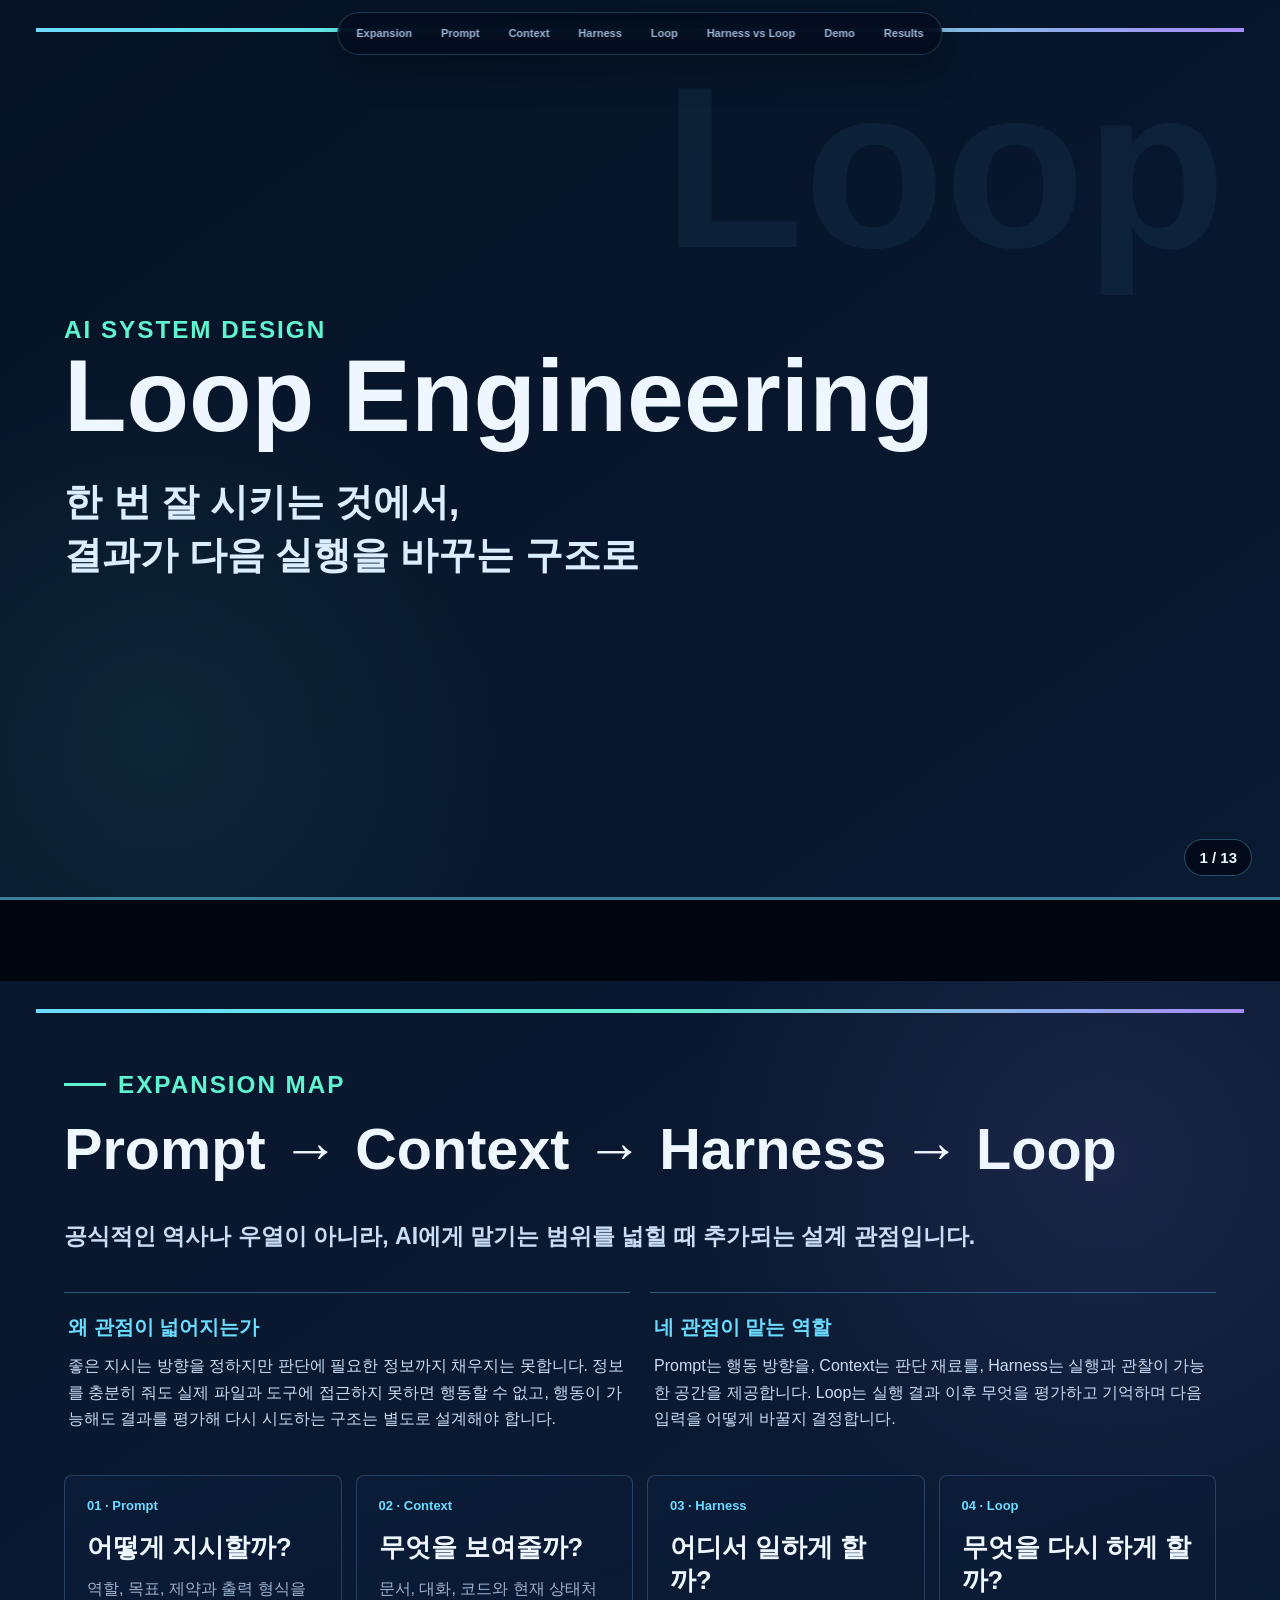
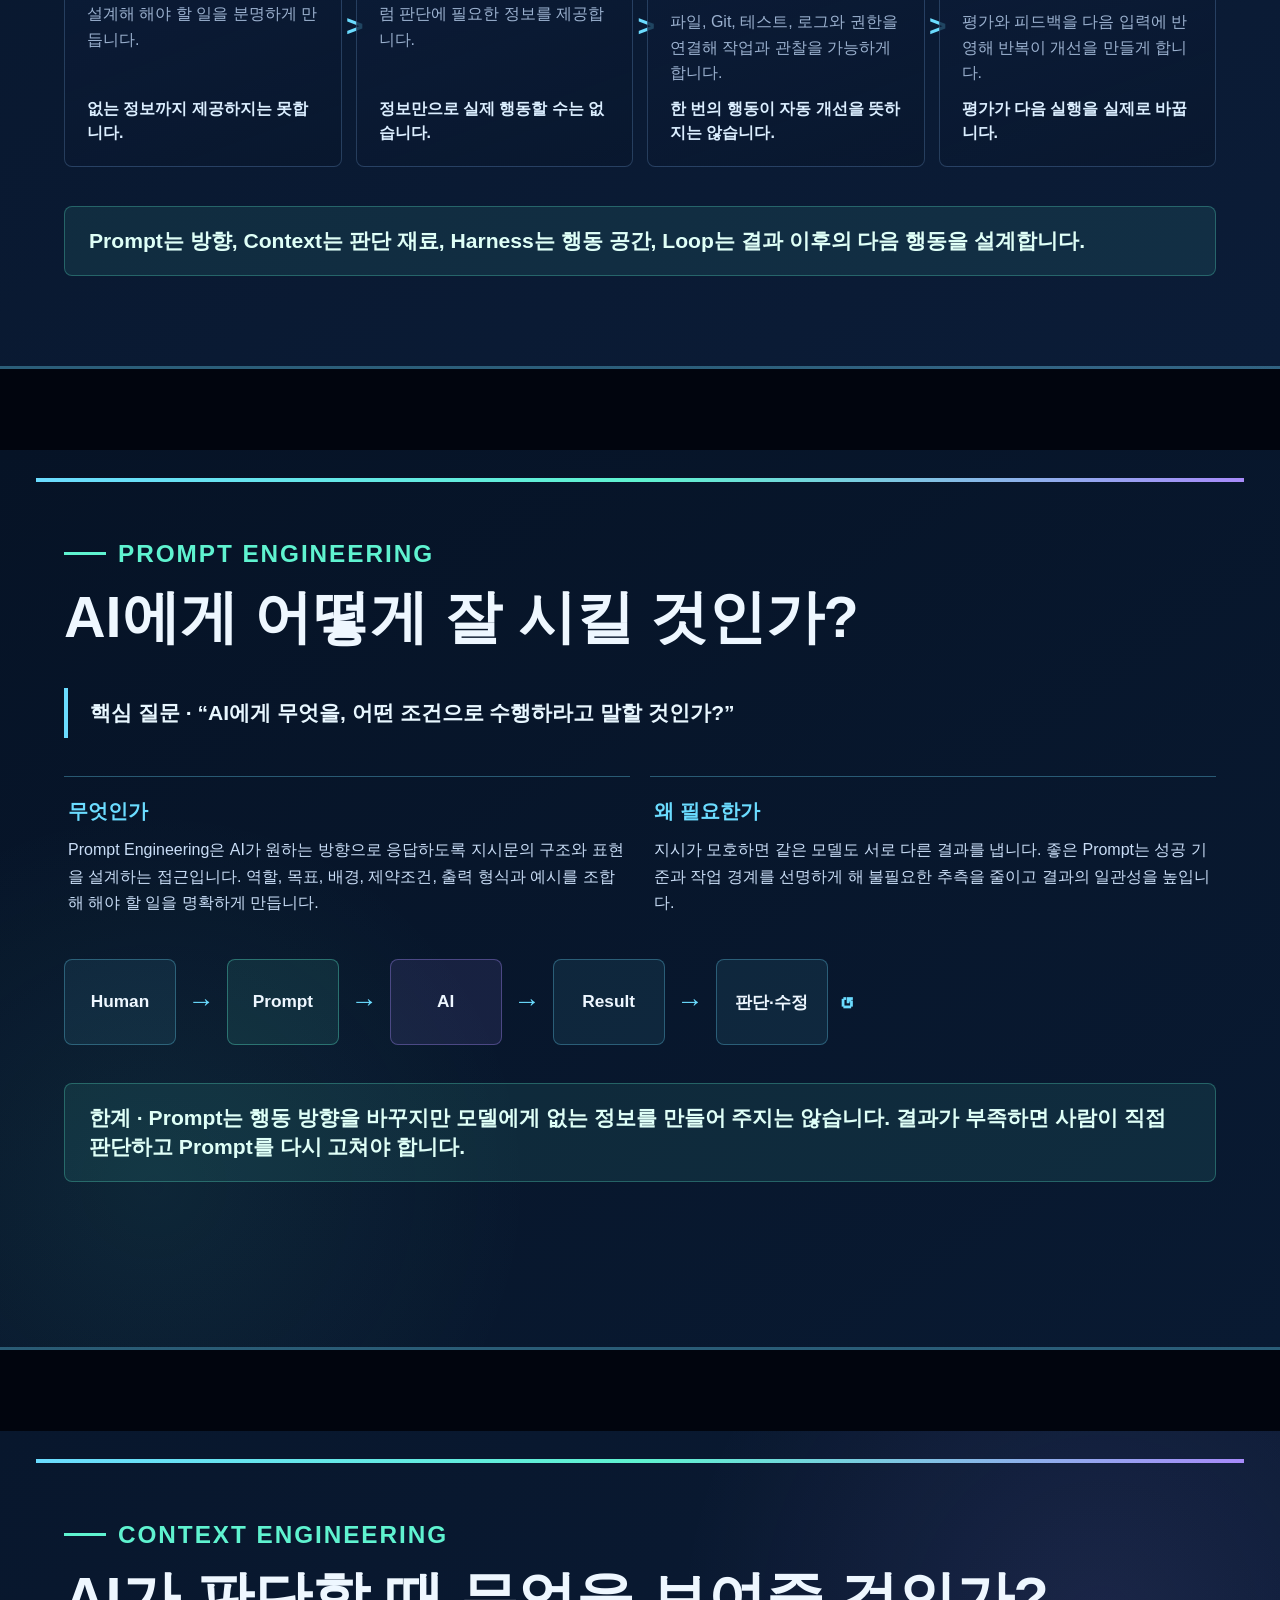
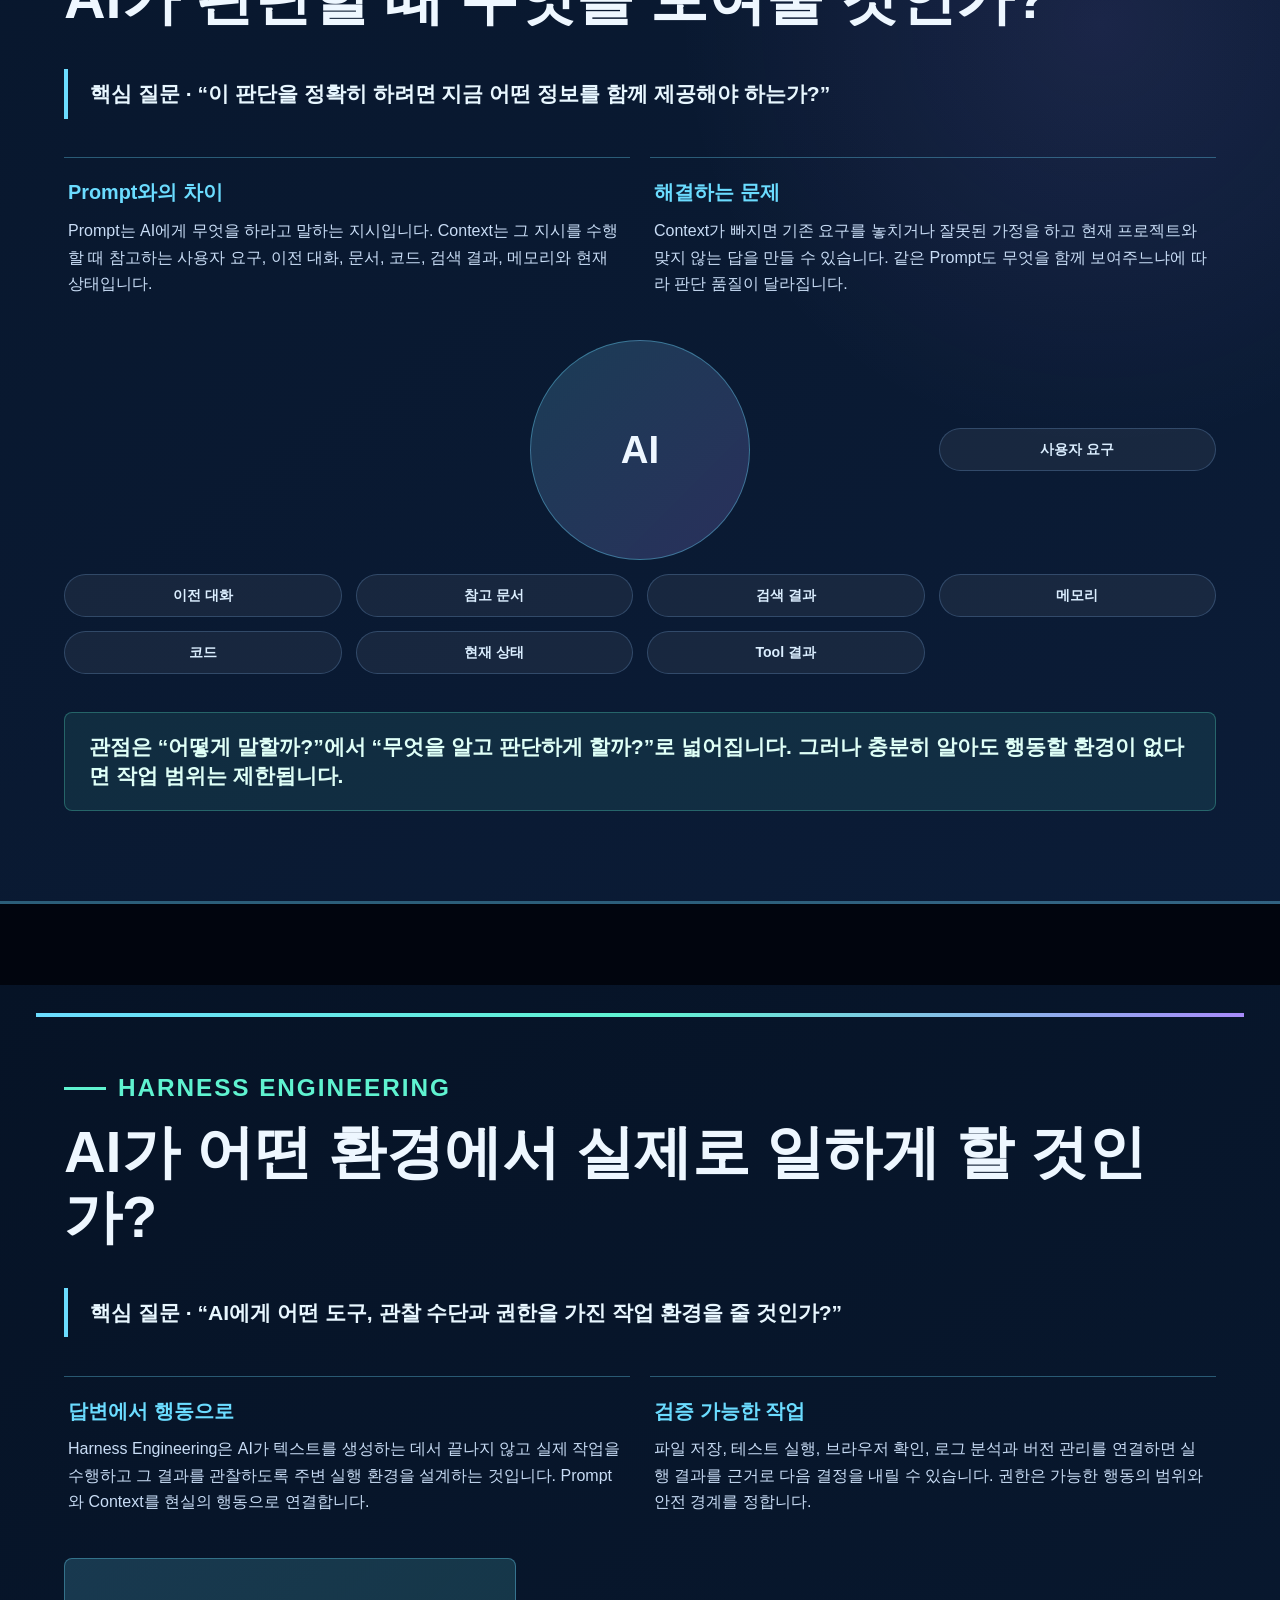
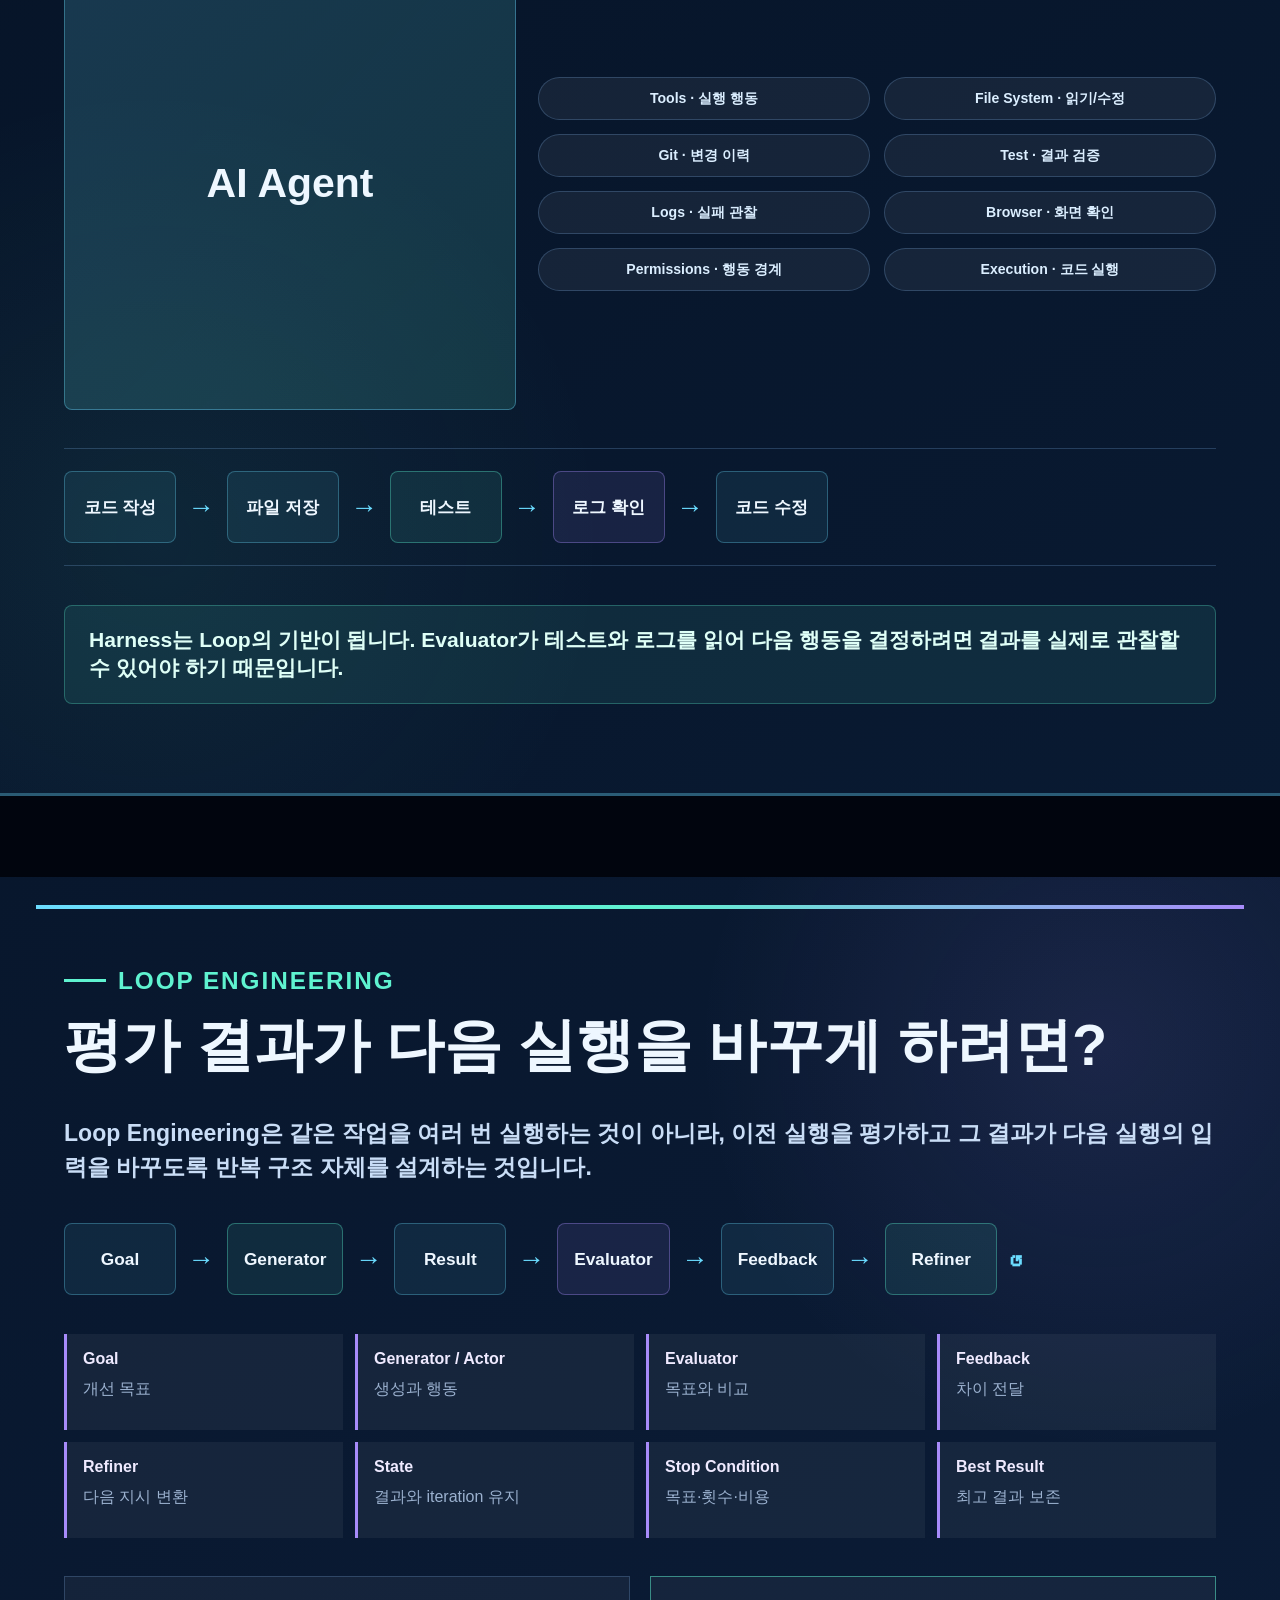
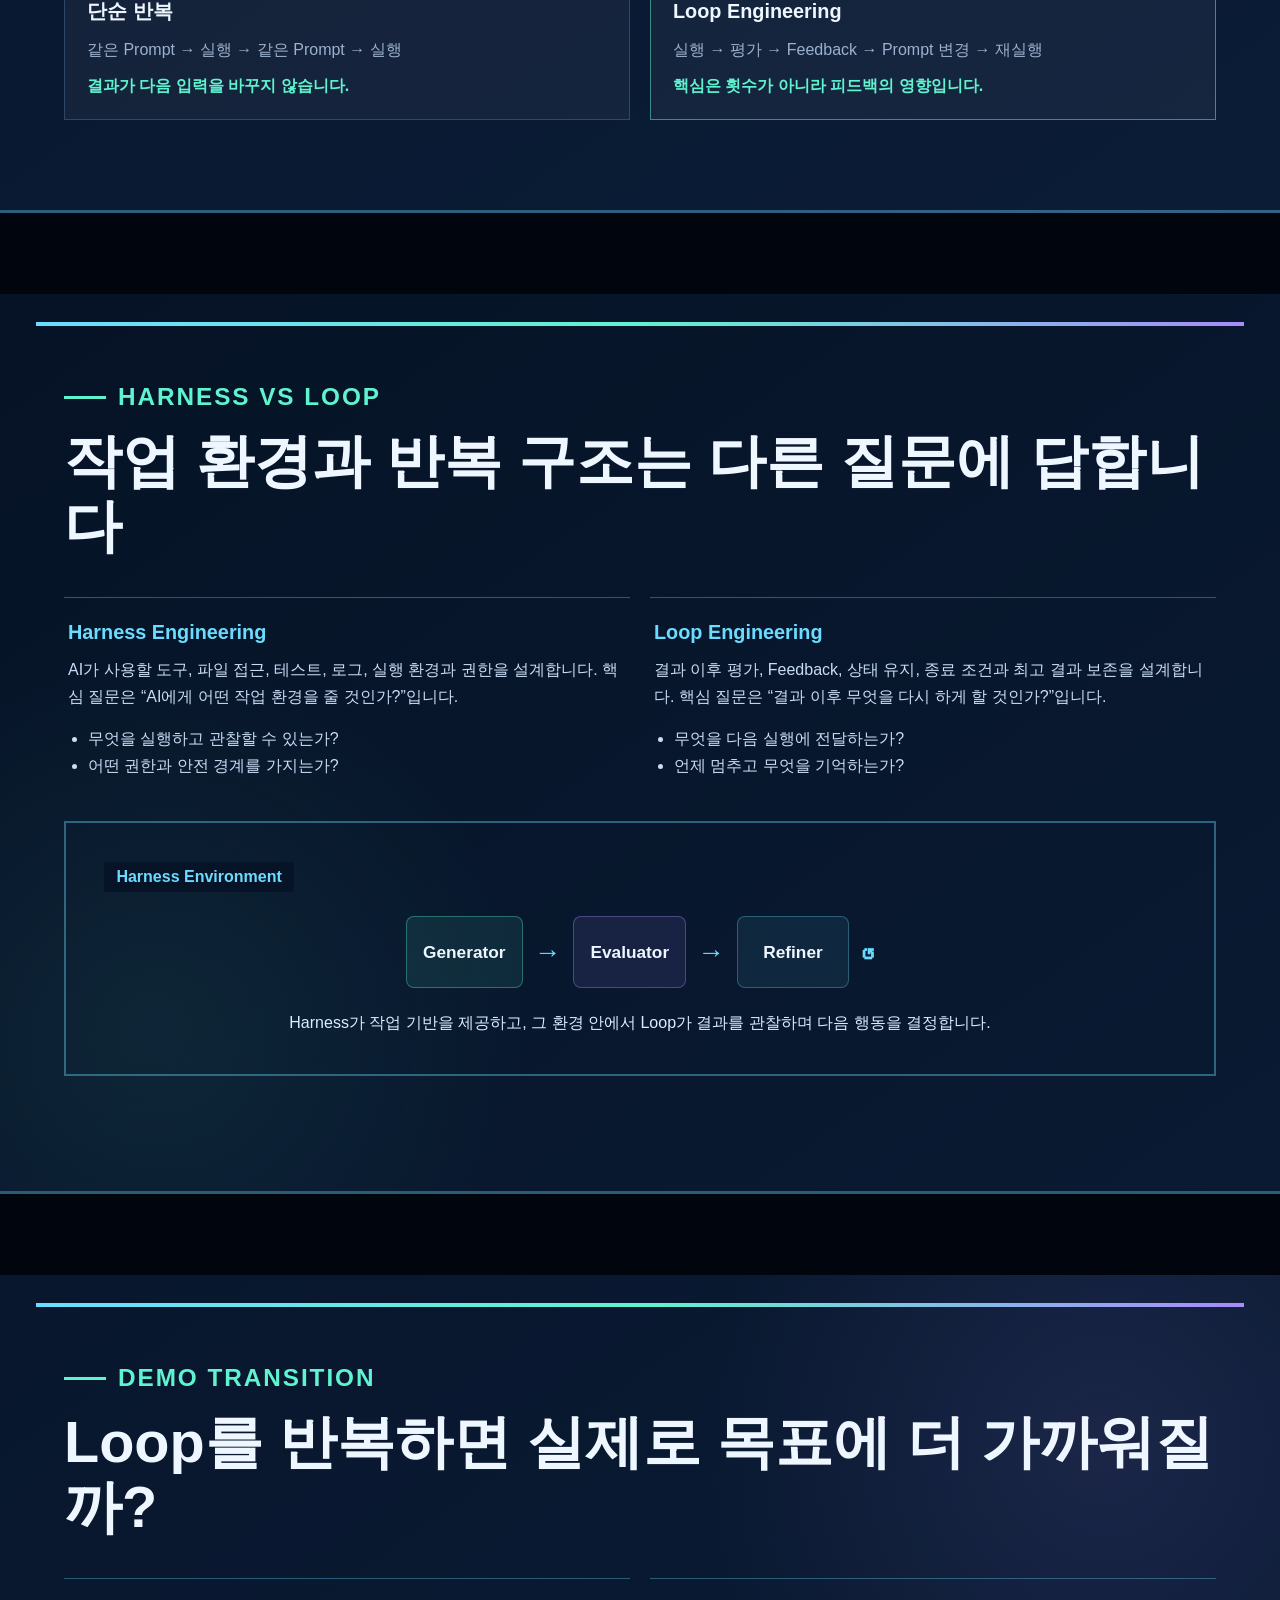
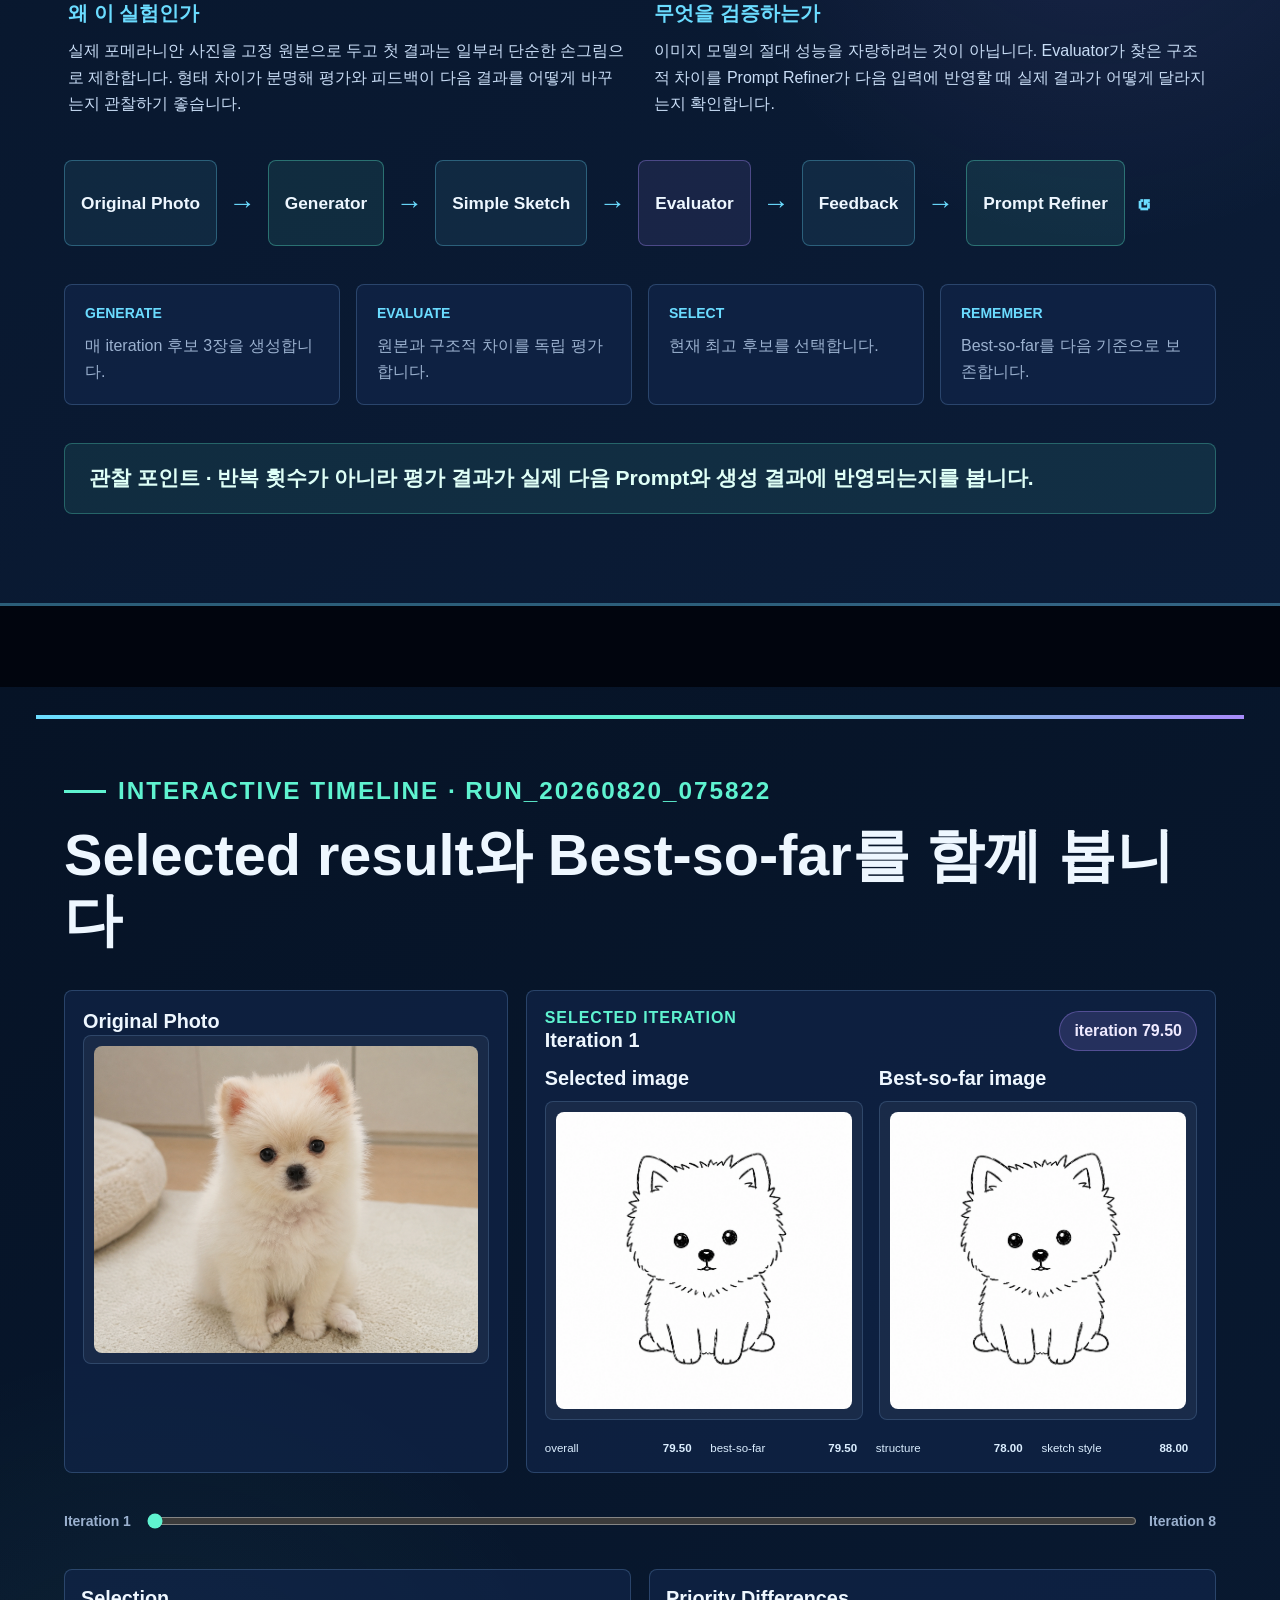
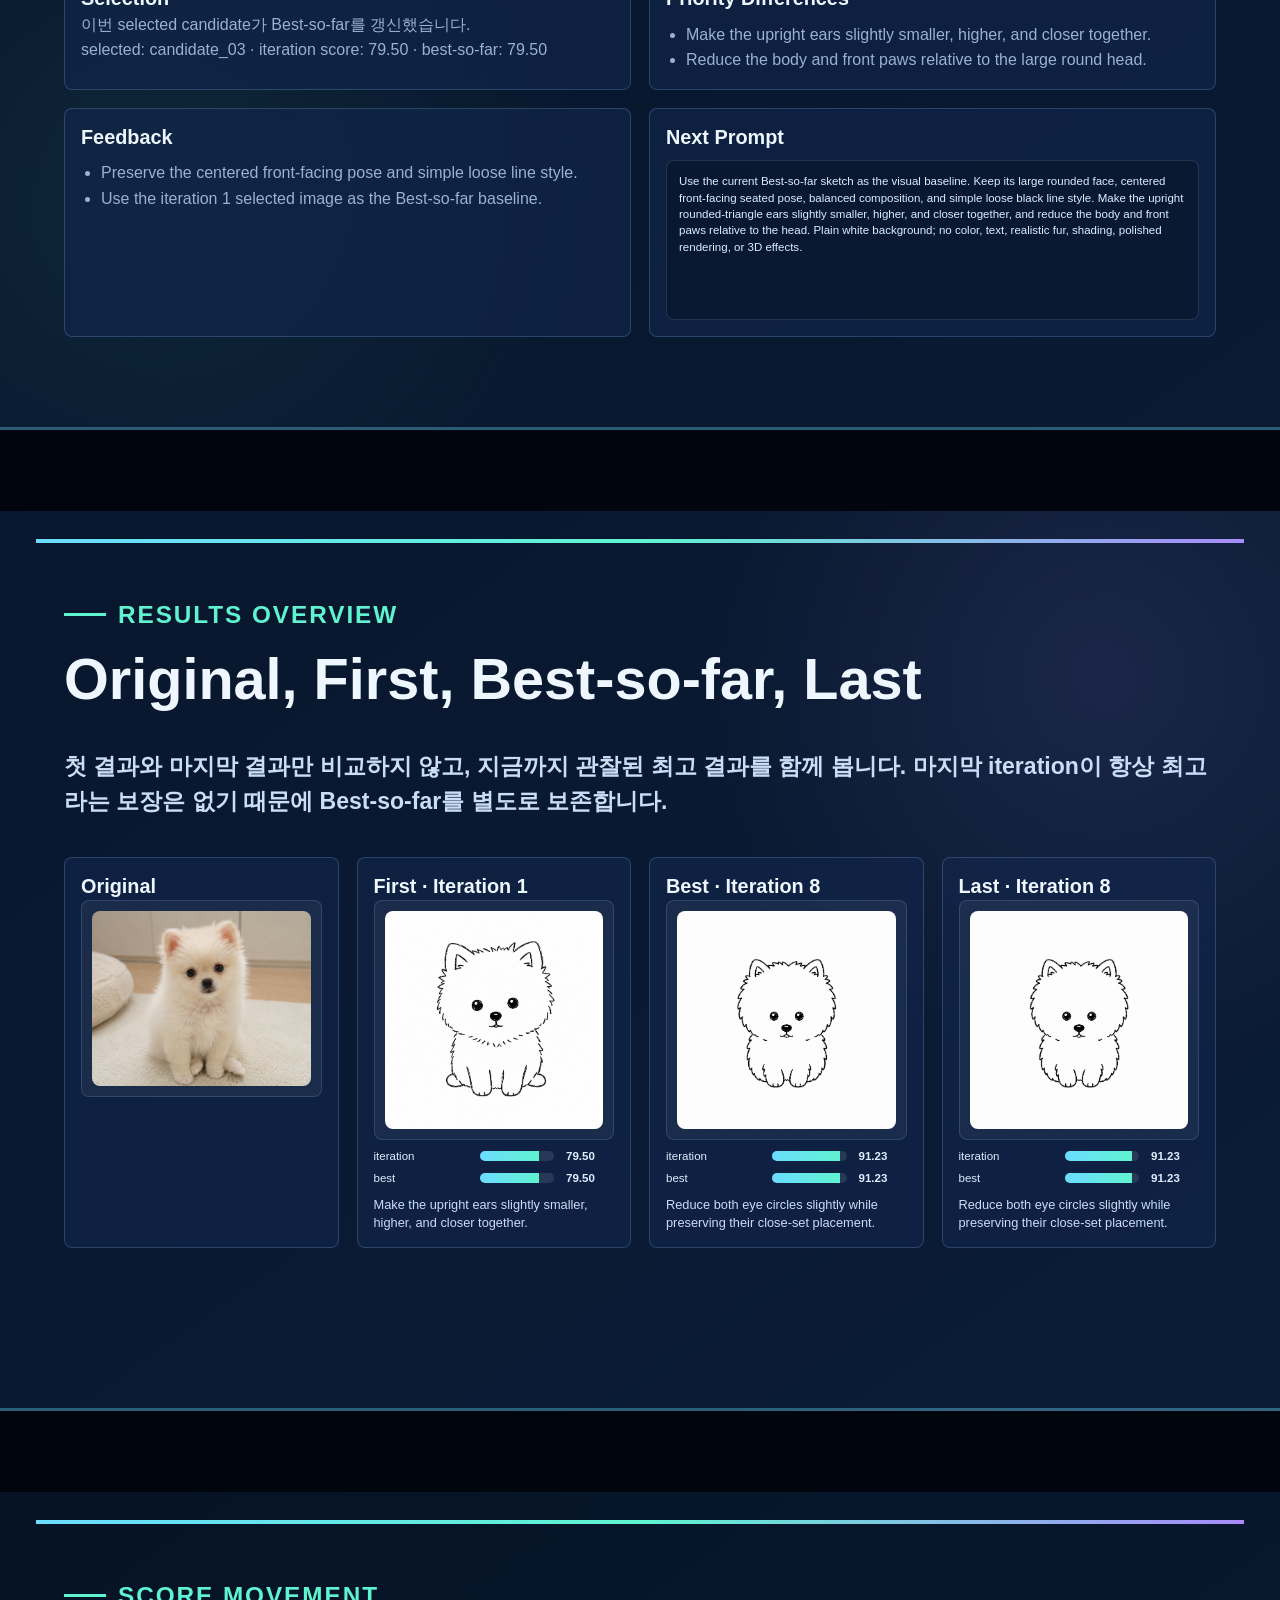
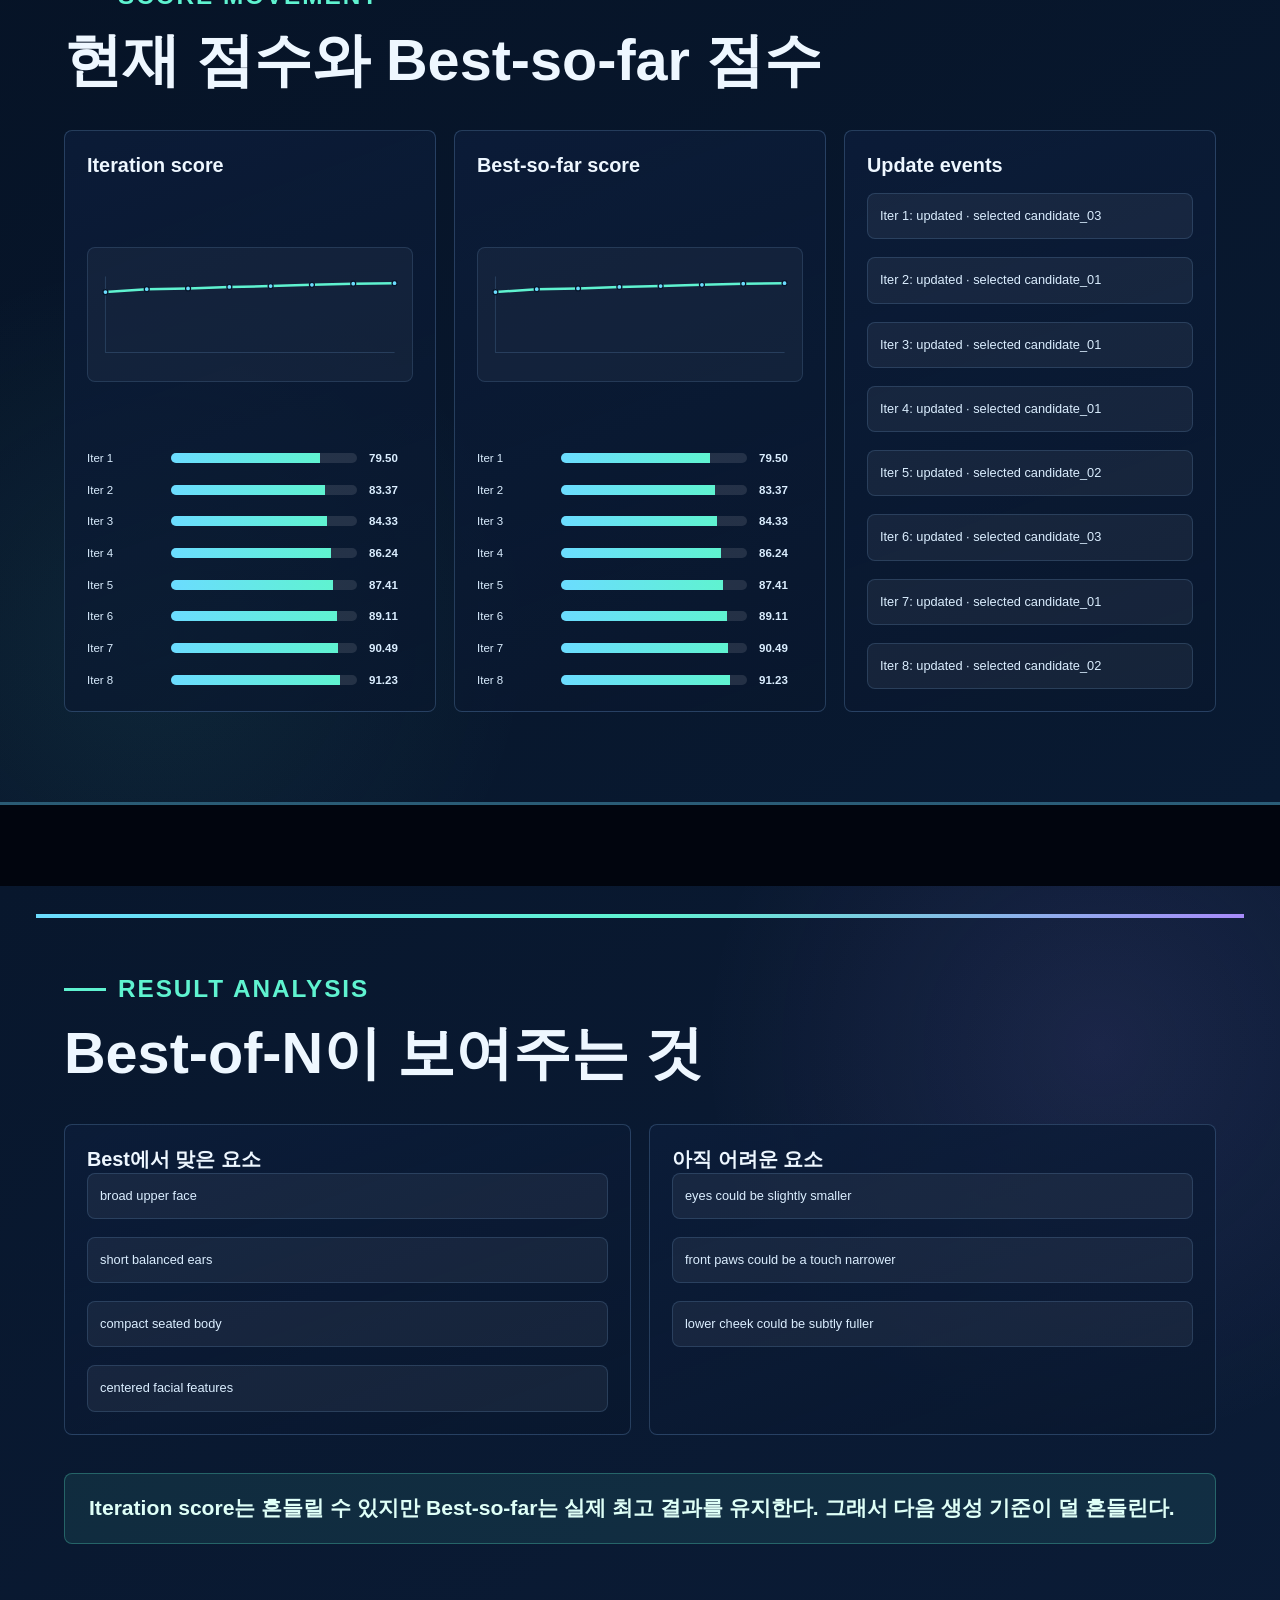
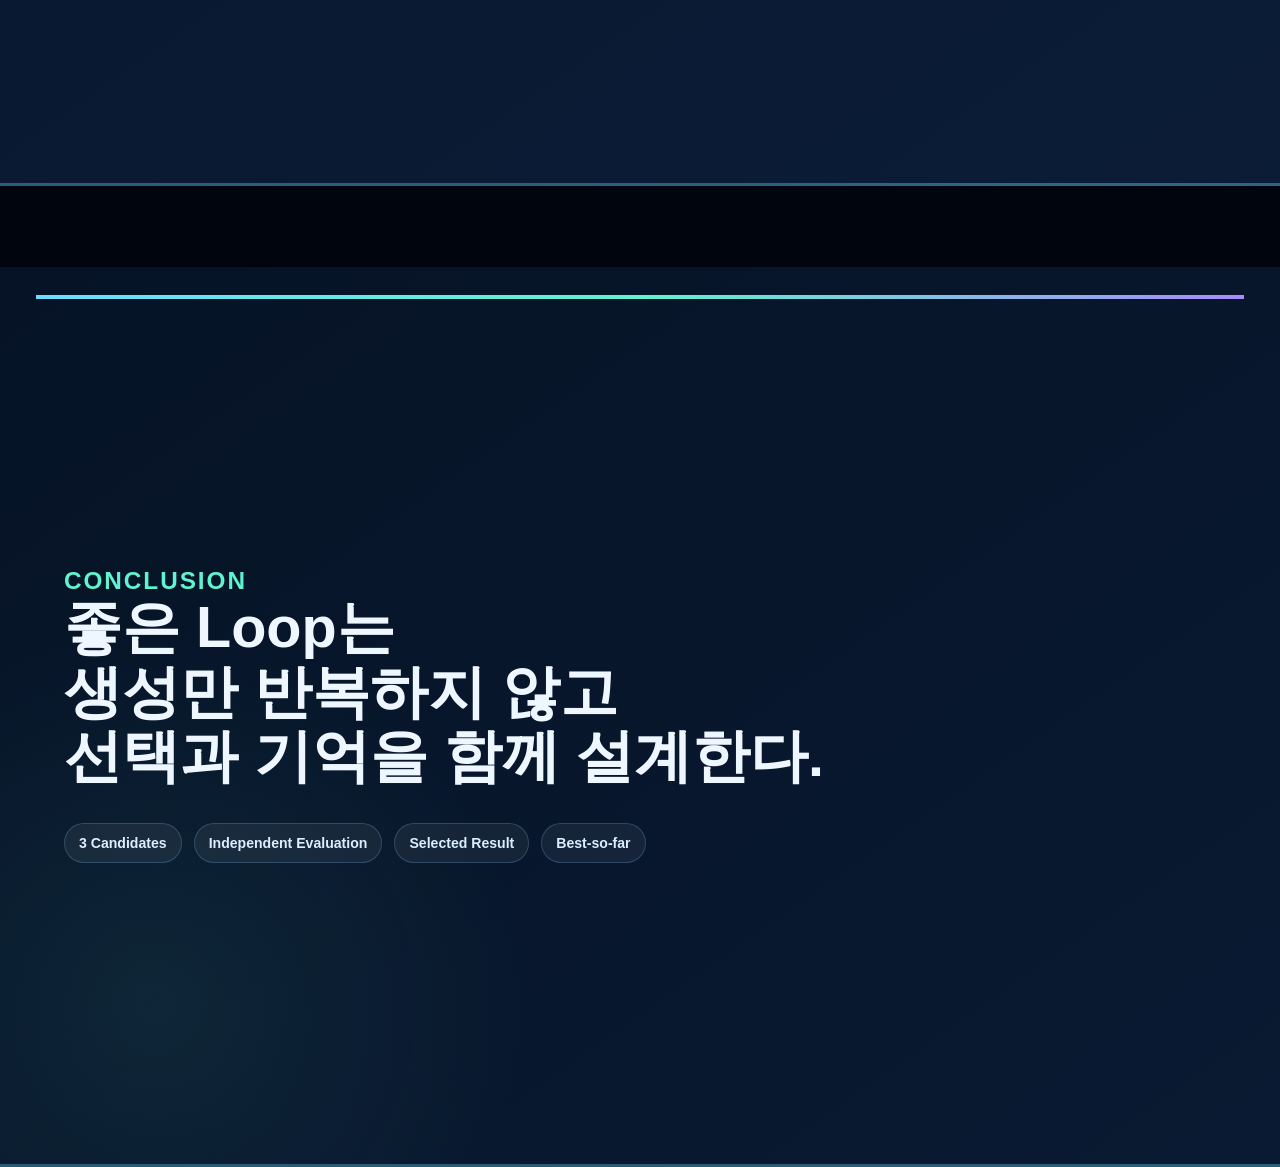
==== commit e8542ef0: "chore: update loop experiment results" ====
--- a/presentation/index.html
+++ b/presentation/index.html
@@ -7,15 +7,25 @@
   <link rel="stylesheet" href="styles.css">
 </head>
 <body>
+  <nav class="chapter-nav" aria-label="Chapter navigation">
+    <a href="#chapter-expansion" data-chapter-link="expansion">Expansion</a>
+    <a href="#chapter-prompt" data-chapter-link="prompt">Prompt</a>
+    <a href="#chapter-context" data-chapter-link="context">Context</a>
+    <a href="#chapter-harness" data-chapter-link="harness">Harness</a>
+    <a href="#chapter-loop" data-chapter-link="loop">Loop</a>
+    <a href="#chapter-harness-loop" data-chapter-link="harness-loop">Harness vs Loop</a>
+    <a href="#chapter-demo" data-chapter-link="demo">Demo</a>
+    <a href="#chapter-results" data-chapter-link="results">Results</a>
+  </nav>
   <main class="deck">
     
-        <section class="slide title-slide center">
+        <section class="slide title-slide center" data-chapter="intro">
           <div class="title-mark">Loop</div>
           <div><p class="eyebrow">AI System Design</p><h1>Loop Engineering</h1>
           <p class="title-sub">한 번 잘 시키는 것에서,<br>결과가 다음 실행을 바꾸는 구조로</p></div>
         </section>
         
-        <section class="slide spread evolution-slide">
+        <section id="chapter-expansion" class="slide spread evolution-slide" data-chapter="expansion">
           <header><p class="eyebrow">Expansion Map</p><h2>Prompt → Context → Harness → Loop</h2></header>
           <p class="lead">공식적인 역사나 우열이 아니라, AI에게 맡기는 범위를 넓힐 때 추가되는 설계 관점입니다.</p>
           <div class="narrative cols-2">
@@ -31,7 +41,7 @@
           <div class="callout">Prompt는 방향, Context는 판단 재료, Harness는 행동 공간, Loop는 결과 이후의 다음 행동을 설계합니다.</div>
         </section>
         
-        <section class="slide spread concept-slide">
+        <section id="chapter-prompt" class="slide spread concept-slide" data-chapter="prompt">
           <header><p class="eyebrow">Prompt Engineering</p><h2>AI에게 어떻게 잘 시킬 것인가?</h2></header>
           <div class="question">핵심 질문 · “AI에게 무엇을, 어떤 조건으로 수행하라고 말할 것인가?”</div>
           <div class="narrative cols-2">
@@ -42,7 +52,7 @@
           <div class="callout">한계 · Prompt는 행동 방향을 바꾸지만 모델에게 없는 정보를 만들어 주지는 않습니다. 결과가 부족하면 사람이 직접 판단하고 Prompt를 다시 고쳐야 합니다.</div>
         </section>
         
-        <section class="slide spread concept-slide">
+        <section id="chapter-context" class="slide spread concept-slide" data-chapter="context">
           <header><p class="eyebrow">Context Engineering</p><h2>AI가 판단할 때 무엇을 보여줄 것인가?</h2></header>
           <div class="question">핵심 질문 · “이 판단을 정확히 하려면 지금 어떤 정보를 함께 제공해야 하는가?”</div>
           <div class="narrative cols-2">
@@ -53,7 +63,7 @@
           <div class="callout">관점은 “어떻게 말할까?”에서 “무엇을 알고 판단하게 할까?”로 넓어집니다. 그러나 충분히 알아도 행동할 환경이 없다면 작업 범위는 제한됩니다.</div>
         </section>
         
-        <section class="slide spread concept-slide harness-slide">
+        <section id="chapter-harness" class="slide spread concept-slide harness-slide" data-chapter="harness">
           <header><p class="eyebrow">Harness Engineering</p><h2>AI가 어떤 환경에서 실제로 일하게 할 것인가?</h2></header>
           <div class="question">핵심 질문 · “AI에게 어떤 도구, 관찰 수단과 권한을 가진 작업 환경을 줄 것인가?”</div>
           <div class="narrative cols-2">
@@ -65,7 +75,7 @@
           <div class="callout">Harness는 Loop의 기반이 됩니다. Evaluator가 테스트와 로그를 읽어 다음 행동을 결정하려면 결과를 실제로 관찰할 수 있어야 하기 때문입니다.</div>
         </section>
         
-        <section class="slide spread concept-slide loop-slide">
+        <section id="chapter-loop" class="slide spread concept-slide loop-slide" data-chapter="loop">
           <header><p class="eyebrow">Loop Engineering</p><h2>평가 결과가 다음 실행을 바꾸게 하려면?</h2></header>
           <p class="lead">Loop Engineering은 같은 작업을 여러 번 실행하는 것이 아니라, 이전 실행을 평가하고 그 결과가 다음 실행의 입력을 바꾸도록 반복 구조 자체를 설계하는 것입니다.</p>
           <div class="loop-diagram"><div class="node">Goal</div><div class="arrow">→</div><div class="node mint">Generator</div><div class="arrow">→</div><div class="node">Result</div><div class="arrow">→</div><div class="node violet">Evaluator</div><div class="arrow">→</div><div class="node">Feedback</div><div class="arrow">→</div><div class="node mint">Refiner</div><div class="arrow">↺</div></div>
@@ -73,13 +83,13 @@
           <div class="repeat-compare"><article><h3>단순 반복</h3><p>같은 Prompt → 실행 → 같은 Prompt → 실행</p><em>결과가 다음 입력을 바꾸지 않습니다.</em></article><article><h3>Loop Engineering</h3><p>실행 → 평가 → Feedback → Prompt 변경 → 재실행</p><em>핵심은 횟수가 아니라 피드백의 영향입니다.</em></article></div>
         </section>
         
-        <section class="slide spread relationship-slide">
+        <section id="chapter-harness-loop" class="slide spread relationship-slide" data-chapter="harness-loop">
           <header><p class="eyebrow">Harness vs Loop</p><h2>작업 환경과 반복 구조는 다른 질문에 답합니다</h2></header>
           <div class="compare narrative"><article><h3>Harness Engineering</h3><p>AI가 사용할 도구, 파일 접근, 테스트, 로그, 실행 환경과 권한을 설계합니다. 핵심 질문은 “AI에게 어떤 작업 환경을 줄 것인가?”입니다.</p><ul><li>무엇을 실행하고 관찰할 수 있는가?</li><li>어떤 권한과 안전 경계를 가지는가?</li></ul></article><article><h3>Loop Engineering</h3><p>결과 이후 평가, Feedback, 상태 유지, 종료 조건과 최고 결과 보존을 설계합니다. 핵심 질문은 “결과 이후 무엇을 다시 하게 할 것인가?”입니다.</p><ul><li>무엇을 다음 실행에 전달하는가?</li><li>언제 멈추고 무엇을 기억하는가?</li></ul></article></div>
           <div class="harness-boundary"><span>Harness Environment</span><div class="flow"><div class="node mint">Generator</div><div class="arrow">→</div><div class="node violet">Evaluator</div><div class="arrow">→</div><div class="node">Refiner</div><div class="arrow">↺</div></div><p>Harness가 작업 기반을 제공하고, 그 환경 안에서 Loop가 결과를 관찰하며 다음 행동을 결정합니다.</p></div>
         </section>
         
-        <section class="slide spread demo-intro-slide">
+        <section id="chapter-demo" class="slide spread demo-intro-slide" data-chapter="demo">
           <header><p class="eyebrow">Demo Transition</p><h2>Loop를 반복하면 실제로 목표에 더 가까워질까?</h2></header>
           <div class="narrative cols-2"><article><h3>왜 이 실험인가</h3><p>실제 포메라니안 사진을 고정 원본으로 두고 첫 결과는 일부러 단순한 손그림으로 제한합니다. 형태 차이가 분명해 평가와 피드백이 다음 결과를 어떻게 바꾸는지 관찰하기 좋습니다.</p></article><article><h3>무엇을 검증하는가</h3><p>이미지 모델의 절대 성능을 자랑하려는 것이 아닙니다. Evaluator가 찾은 구조적 차이를 Prompt Refiner가 다음 입력에 반영할 때 실제 결과가 어떻게 달라지는지 확인합니다.</p></article></div>
           <div class="flow demo-flow"><div class="node">Original Photo</div><div class="arrow">→</div><div class="node mint">Generator</div><div class="arrow">→</div><div class="node">Simple Sketch</div><div class="arrow">→</div><div class="node violet">Evaluator</div><div class="arrow">→</div><div class="node">Feedback</div><div class="arrow">→</div><div class="node mint">Prompt Refiner</div><div class="arrow">↺</div></div>
@@ -87,7 +97,7 @@
           <div class="callout">관찰 포인트 · 반복 횟수가 아니라 평가 결과가 실제 다음 Prompt와 생성 결과에 반영되는지를 봅니다.</div>
         </section>
         
-        <section class="slide timeline-slide spread result-slide">
+        <section id="chapter-results" class="slide timeline-slide spread result-slide" data-chapter="results">
           <header>
             <p class="eyebrow">Interactive Timeline · run_20260820_075822</p>
             <h2>Selected result와 Best-so-far를 함께 봅니다</h2>
@@ -146,8 +156,8 @@
           </div>
           <div class="slider-wrap">
             <span>Iteration 1</span>
-            <input id="iteration-slider" type="range" min="1" max="6" value="1" step="1">
-            <span>Iteration 6</span>
+            <input id="iteration-slider" type="range" min="1" max="8" value="1" step="1">
+            <span>Iteration 8</span>
           </div>
           <div class="timeline-details">
             <article><h3>Selection</h3><div id="timeline-selection"></div></article>
@@ -157,7 +167,7 @@
           </div>
         </section>
         
-        <section class="slide spread result-slide">
+        <section class="slide spread result-slide" data-chapter="results">
           <header><p class="eyebrow">Results Overview</p><h2>Original, First, Best-so-far, Last</h2></header>
           <p class="lead">첫 결과와 마지막 결과만 비교하지 않고, 지금까지 관찰된 최고 결과를 함께 봅니다. 마지막 iteration이 항상 최고라는 보장은 없기 때문에 Best-so-far를 별도로 보존합니다.</p>
           <div class="summary-grid">
@@ -185,58 +195,58 @@
     
             
     <article class="result-card">
-      <h3>Best · Iteration 6</h3>
-      <div class="image-frame"><img src="assets/latest-run/iteration_006_selected.png" alt="Best"></div>
+      <h3>Best · Iteration 8</h3>
+      <div class="image-frame"><img src="assets/latest-run/iteration_008_selected.png" alt="Best"></div>
       
     <div class="metric">
       <span>iteration</span>
-      <div class="track"><i style="width:89%"></i></div>
-      <b>89.11</b>
+      <div class="track"><i style="width:91%"></i></div>
+      <b>91.23</b>
     </div>
     
       
     <div class="metric">
       <span>best</span>
-      <div class="track"><i style="width:89%"></i></div>
-      <b>89.11</b>
-    </div>
-    
-      <p class="priority">Reduce the body slightly more while keeping the current framing.</p>
+      <div class="track"><i style="width:91%"></i></div>
+      <b>91.23</b>
+    </div>
+    
+      <p class="priority">Reduce both eye circles slightly while preserving their close-set placement.</p>
     </article>
     
             
     <article class="result-card">
-      <h3>Last · Iteration 6</h3>
-      <div class="image-frame"><img src="assets/latest-run/iteration_006_selected.png" alt="Last"></div>
+      <h3>Last · Iteration 8</h3>
+      <div class="image-frame"><img src="assets/latest-run/iteration_008_selected.png" alt="Last"></div>
       
     <div class="metric">
       <span>iteration</span>
-      <div class="track"><i style="width:89%"></i></div>
-      <b>89.11</b>
+      <div class="track"><i style="width:91%"></i></div>
+      <b>91.23</b>
     </div>
     
       
     <div class="metric">
       <span>best</span>
-      <div class="track"><i style="width:89%"></i></div>
-      <b>89.11</b>
-    </div>
-    
-      <p class="priority">Reduce the body slightly more while keeping the current framing.</p>
+      <div class="track"><i style="width:91%"></i></div>
+      <b>91.23</b>
+    </div>
+    
+      <p class="priority">Reduce both eye circles slightly while preserving their close-set placement.</p>
     </article>
     
           </div>
         </section>
         
-        <section class="slide spread result-slide">
+        <section class="slide spread result-slide" data-chapter="results">
           <header><p class="eyebrow">Score Movement</p><h2>현재 점수와 Best-so-far 점수</h2></header>
           <div class="score-grid">
             <article class="card score-card"><h3>Iteration score</h3>
     <svg class="line-chart" viewBox="0 0 520 170" role="img" aria-label="iteration score line chart">
       <line x1="28" y1="146" x2="492" y2="146" class="axis"></line>
       <line x1="28" y1="24" x2="28" y2="146" class="axis"></line>
-      <polyline points="28.0,49.0 120.8,44.3 213.6,43.1 306.4,40.8 399.2,39.4 492.0,37.3" class="series"></polyline>
-      <circle cx="28.0" cy="49.0" r="4"><title>Iter 1: 79.50</title></circle><circle cx="120.8" cy="44.3" r="4"><title>Iter 2: 83.37</title></circle><circle cx="213.6" cy="43.1" r="4"><title>Iter 3: 84.33</title></circle><circle cx="306.4" cy="40.8" r="4"><title>Iter 4: 86.24</title></circle><circle cx="399.2" cy="39.4" r="4"><title>Iter 5: 87.41</title></circle><circle cx="492.0" cy="37.3" r="4"><title>Iter 6: 89.11</title></circle>
+      <polyline points="28.0,49.0 94.3,44.3 160.6,43.1 226.9,40.8 293.1,39.4 359.4,37.3 425.7,35.6 492.0,34.7" class="series"></polyline>
+      <circle cx="28.0" cy="49.0" r="4"><title>Iter 1: 79.50</title></circle><circle cx="94.3" cy="44.3" r="4"><title>Iter 2: 83.37</title></circle><circle cx="160.6" cy="43.1" r="4"><title>Iter 3: 84.33</title></circle><circle cx="226.9" cy="40.8" r="4"><title>Iter 4: 86.24</title></circle><circle cx="293.1" cy="39.4" r="4"><title>Iter 5: 87.41</title></circle><circle cx="359.4" cy="37.3" r="4"><title>Iter 6: 89.11</title></circle><circle cx="425.7" cy="35.6" r="4"><title>Iter 7: 90.49</title></circle><circle cx="492.0" cy="34.7" r="4"><title>Iter 8: 91.23</title></circle>
     </svg>
     <div class="chart"><div class="chart-row">
               <span>Iter 1</span>
@@ -262,13 +272,21 @@
               <span>Iter 6</span>
               <div class="track"><i style="width:89%"></i></div>
               <b>89.11</b>
+            </div><div class="chart-row">
+              <span>Iter 7</span>
+              <div class="track"><i style="width:90%"></i></div>
+              <b>90.49</b>
+            </div><div class="chart-row">
+              <span>Iter 8</span>
+              <div class="track"><i style="width:91%"></i></div>
+              <b>91.23</b>
             </div></div></article>
             <article class="card score-card"><h3>Best-so-far score</h3>
     <svg class="line-chart" viewBox="0 0 520 170" role="img" aria-label="best so far score line chart">
       <line x1="28" y1="146" x2="492" y2="146" class="axis"></line>
       <line x1="28" y1="24" x2="28" y2="146" class="axis"></line>
-      <polyline points="28.0,49.0 120.8,44.3 213.6,43.1 306.4,40.8 399.2,39.4 492.0,37.3" class="series"></polyline>
-      <circle cx="28.0" cy="49.0" r="4"><title>Iter 1: 79.50</title></circle><circle cx="120.8" cy="44.3" r="4"><title>Iter 2: 83.37</title></circle><circle cx="213.6" cy="43.1" r="4"><title>Iter 3: 84.33</title></circle><circle cx="306.4" cy="40.8" r="4"><title>Iter 4: 86.24</title></circle><circle cx="399.2" cy="39.4" r="4"><title>Iter 5: 87.41</title></circle><circle cx="492.0" cy="37.3" r="4"><title>Iter 6: 89.11</title></circle>
+      <polyline points="28.0,49.0 94.3,44.3 160.6,43.1 226.9,40.8 293.1,39.4 359.4,37.3 425.7,35.6 492.0,34.7" class="series"></polyline>
+      <circle cx="28.0" cy="49.0" r="4"><title>Iter 1: 79.50</title></circle><circle cx="94.3" cy="44.3" r="4"><title>Iter 2: 83.37</title></circle><circle cx="160.6" cy="43.1" r="4"><title>Iter 3: 84.33</title></circle><circle cx="226.9" cy="40.8" r="4"><title>Iter 4: 86.24</title></circle><circle cx="293.1" cy="39.4" r="4"><title>Iter 5: 87.41</title></circle><circle cx="359.4" cy="37.3" r="4"><title>Iter 6: 89.11</title></circle><circle cx="425.7" cy="35.6" r="4"><title>Iter 7: 90.49</title></circle><circle cx="492.0" cy="34.7" r="4"><title>Iter 8: 91.23</title></circle>
     </svg>
     <div class="chart"><div class="chart-row">
               <span>Iter 1</span>
@@ -294,21 +312,29 @@
               <span>Iter 6</span>
               <div class="track"><i style="width:89%"></i></div>
               <b>89.11</b>
+            </div><div class="chart-row">
+              <span>Iter 7</span>
+              <div class="track"><i style="width:90%"></i></div>
+              <b>90.49</b>
+            </div><div class="chart-row">
+              <span>Iter 8</span>
+              <div class="track"><i style="width:91%"></i></div>
+              <b>91.23</b>
             </div></div></article>
-            <article class="card score-card"><h3>Update events</h3><div class="insight-list"><p>Iter 1: updated · selected candidate_03</p><p>Iter 2: updated · selected candidate_01</p><p>Iter 3: updated · selected candidate_01</p><p>Iter 4: updated · selected candidate_01</p><p>Iter 5: updated · selected candidate_02</p><p>Iter 6: updated · selected candidate_03</p></div></article>
-          </div>
-        </section>
-        
-        <section class="slide spread result-slide">
+            <article class="card score-card"><h3>Update events</h3><div class="insight-list"><p>Iter 1: updated · selected candidate_03</p><p>Iter 2: updated · selected candidate_01</p><p>Iter 3: updated · selected candidate_01</p><p>Iter 4: updated · selected candidate_01</p><p>Iter 5: updated · selected candidate_02</p><p>Iter 6: updated · selected candidate_03</p><p>Iter 7: updated · selected candidate_01</p><p>Iter 8: updated · selected candidate_02</p></div></article>
+          </div>
+        </section>
+        
+        <section class="slide spread result-slide" data-chapter="results">
           <header><p class="eyebrow">Result Analysis</p><h2>Best-of-N이 보여주는 것</h2></header>
           <div class="compare">
-            <article class="card"><h3>Best에서 맞은 요소</h3><div class="insight-list"><p>wide rounded upper face</p><p>small close-set eyes</p><p>compact seated body</p><p>shorter balanced front paws</p></div></article>
-            <article class="card"><h3>아직 어려운 요소</h3><div class="insight-list"><p>body could be slightly smaller still</p><p>ears could be a touch smaller</p><p>nose could sit marginally lower</p><p>side paws remain visible beyond the silhouette</p></div></article>
+            <article class="card"><h3>Best에서 맞은 요소</h3><div class="insight-list"><p>broad upper face</p><p>short balanced ears</p><p>compact seated body</p><p>centered facial features</p></div></article>
+            <article class="card"><h3>아직 어려운 요소</h3><div class="insight-list"><p>eyes could be slightly smaller</p><p>front paws could be a touch narrower</p><p>lower cheek could be subtly fuller</p></div></article>
           </div>
           <div class="callout">Iteration score는 흔들릴 수 있지만 Best-so-far는 실제 최고 결과를 유지한다. 그래서 다음 생성 기준이 덜 흔들린다.</div>
         </section>
         
-        <section class="slide center conclusion-slide">
+        <section class="slide center conclusion-slide" data-chapter="results">
           <div>
             <p class="eyebrow">Conclusion</p>
             <h2>좋은 Loop는<br>생성만 반복하지 않고<br>선택과 기억을 함께 설계한다.</h2>
@@ -323,7 +349,7 @@
         
   </main>
   <div class="progress"></div>
-  <script id="run-data" type="application/json">{"runName": "run_20260820_075822", "schemaVersion": "best_of_n_v1", "referenceAsset": "assets/latest-run/original_pomeranian.png", "summary": {"status": "completed", "schema_version": "best_of_n_v1", "stop_reason": "requested_iterations_completed", "requested_iterations": 6, "completed_iterations": 6, "iteration_scores": [79.5, 83.3688, 84.325, 86.2375, 87.4063, 89.1063], "best_so_far_scores": [79.5, 83.3688, 84.325, 86.2375, 87.4063, 89.1063], "best_iteration": 6, "best_candidate": "candidate_03", "final_best_score": 89.1063}, "iterations": [{"iteration": 1, "imageAsset": "assets/latest-run/iteration_001_selected.png", "bestSoFarAsset": "assets/latest-run/iteration_001_selected.png", "nextPrompt": "Use the current Best-so-far sketch as the visual baseline. Keep its large rounded face, centered front-facing seated pose, balanced composition, and simple loose black line style. Make the upright rounded-triangle ears slightly smaller, higher, and closer together, and reduce the body and front paws relative to the head. Plain white background; no color, text, realistic fur, shading, polished rendering, or 3D effects.", "evaluation": {"iteration": 1, "candidates": [{"id": "candidate_01", "file": "candidate_01.png", "face_ratio_score": 70.0, "ear_score": 62.0, "eye_position_score": 72.0, "nose_position_score": 74.0, "head_body_ratio_score": 58.0, "pose_score": 80.0, "silhouette_score": 72.0, "composition_score": 90.0, "sketch_style_score": 90.0, "shape_similarity_score": 72.25, "overall_score": 74.9125, "matched_points": ["centered front-facing pose", "round face", "symmetric front paws"], "differences": ["body is too large relative to the head", "ears are too small and partly buried in the outline"]}, {"id": "candidate_02", "file": "candidate_02.png", "face_ratio_score": 60.0, "ear_score": 78.0, "eye_position_score": 70.0, "nose_position_score": 74.0, "head_body_ratio_score": 65.0, "pose_score": 82.0, "silhouette_score": 66.0, "composition_score": 90.0, "sketch_style_score": 89.0, "shape_similarity_score": 73.125, "overall_score": 75.5063, "matched_points": ["upright triangular ears", "centered seated pose", "simple line style"], "differences": ["face is too narrow", "torso is too tall and elongated"]}, {"id": "candidate_03", "file": "candidate_03.png", "face_ratio_score": 76.0, "ear_score": 74.0, "eye_position_score": 74.0, "nose_position_score": 77.0, "head_body_ratio_score": 70.0, "pose_score": 84.0, "silhouette_score": 78.0, "composition_score": 91.0, "sketch_style_score": 88.0, "shape_similarity_score": 78.0, "overall_score": 79.5, "matched_points": ["large rounded face", "small centered body", "front-facing seated pose", "balanced composition"], "differences": ["ears are wider and lower than the reference", "body and front paws remain slightly too large"]}], "selected_candidate": "candidate_03", "selected_score": 79.5, "previous_best_score": null, "best_updated": true, "best_so_far_score": 79.5, "best_iteration": 1, "best_candidate": "candidate_03", "priority_differences": ["Make the upright ears slightly smaller, higher, and closer together.", "Reduce the body and front paws relative to the large round head."], "suggestions": ["Preserve the centered front-facing pose and simple loose line style.", "Use the iteration 1 selected image as the Best-so-far baseline."]}, "iterationScore": 79.5, "bestSoFarScore": 79.5, "bestUpdated": true, "selectedCandidate": "candidate_03", "candidateAssets": {"candidate_01": "assets/latest-run/iteration_001_candidate_01.png", "candidate_02": "assets/latest-run/iteration_001_candidate_02.png", "candidate_03": "assets/latest-run/iteration_001_candidate_03.png"}}, {"iteration": 2, "imageAsset": "assets/latest-run/iteration_002_selected.png", "bestSoFarAsset": "assets/latest-run/iteration_002_selected.png", "nextPrompt": "Use the current Best-so-far sketch as the visual baseline. Preserve its large round head, compact seated body, short symmetric front paws, small high-set ears, centered pose, and simple black-on-white line style. Move the eyes slightly closer together without changing their height, and scale the full puppy slightly larger within the square frame. Plain white background; no color, text, realistic fur, shading, polished rendering, or 3D effects.", "evaluation": {"iteration": 2, "candidates": [{"id": "candidate_01", "file": "candidate_01.png", "face_ratio_score": 80.0, "ear_score": 80.0, "eye_position_score": 77.0, "nose_position_score": 80.0, "head_body_ratio_score": 82.0, "pose_score": 86.0, "silhouette_score": 82.0, "composition_score": 92.0, "sketch_style_score": 89.0, "shape_similarity_score": 82.375, "overall_score": 83.3688, "matched_points": ["large round head", "compact seated body", "short symmetric front paws", "small high-set ears", "centered pose"], "differences": ["eyes are slightly too widely spaced", "puppy occupies slightly too little of the frame"]}, {"id": "candidate_02", "file": "candidate_02.png", "face_ratio_score": 78.0, "ear_score": 79.0, "eye_position_score": 76.0, "nose_position_score": 79.0, "head_body_ratio_score": 75.0, "pose_score": 85.0, "silhouette_score": 79.0, "composition_score": 91.0, "sketch_style_score": 89.0, "shape_similarity_score": 80.25, "overall_score": 81.5625, "matched_points": ["round face", "upright ears", "front-facing seated pose", "plain background"], "differences": ["body remains taller than the reference ratio", "front paws are too long"]}, {"id": "candidate_03", "file": "candidate_03.png", "face_ratio_score": 76.0, "ear_score": 80.0, "eye_position_score": 74.0, "nose_position_score": 78.0, "head_body_ratio_score": 72.0, "pose_score": 82.0, "silhouette_score": 76.0, "composition_score": 85.0, "sketch_style_score": 35.0, "shape_similarity_score": 77.875, "overall_score": 71.4438, "matched_points": ["high-set ears", "centered pose", "large facial silhouette"], "differences": ["black background violates the plain white background requirement", "dark presentation weakens the simple black-on-white sketch style", "body is still too tall"]}], "selected_candidate": "candidate_01", "selected_score": 83.3688, "previous_best_score": 79.5, "best_updated": true, "best_so_far_score": 83.3688, "best_iteration": 2, "best_candidate": "candidate_01", "priority_differences": ["Move the eyes slightly closer together while preserving their height.", "Scale the full puppy slightly larger within the square frame."], "suggestions": ["Preserve the improved compact body, short paws, small high-set ears, and centered pose.", "Maintain a true plain white background with simple black lines."]}, "iterationScore": 83.3688, "bestSoFarScore": 83.3688, "bestUpdated": true, "selectedCandidate": "candidate_01", "candidateAssets": {"candidate_01": "assets/latest-run/iteration_002_candidate_01.png", "candidate_02": "assets/latest-run/iteration_002_candidate_02.png", "candidate_03": "assets/latest-run/iteration_002_candidate_03.png"}}, {"iteration": 3, "imageAsset": "assets/latest-run/iteration_003_selected.png", "bestSoFarAsset": "assets/latest-run/iteration_003_selected.png", "nextPrompt": "Use the current Best-so-far sketch as the visual baseline. Preserve its improved close eye spacing, centered front-facing pose, larger framing, plain white background, and simple black line style. Reduce the torso and front paws without shrinking the overall framing, make the ears slightly narrower, and round the lower cheeks subtly. No color, text, realistic fur, shading, polished rendering, or 3D effects.", "evaluation": {"iteration": 3, "candidates": [{"id": "candidate_01", "file": "candidate_01.png", "face_ratio_score": 82.0, "ear_score": 82.0, "eye_position_score": 83.0, "nose_position_score": 82.0, "head_body_ratio_score": 76.0, "pose_score": 87.0, "silhouette_score": 82.0, "composition_score": 94.0, "sketch_style_score": 89.0, "shape_similarity_score": 83.5, "overall_score": 84.325, "matched_points": ["closer eye spacing", "large round facial silhouette", "centered front-facing pose", "strong frame usage", "plain white background"], "differences": ["body and front paws grew too large relative to the head", "ears remain slightly too broad", "face could be subtly rounder through the lower cheeks"]}, {"id": "candidate_02", "file": "candidate_02.png", "face_ratio_score": 80.0, "ear_score": 81.0, "eye_position_score": 84.0, "nose_position_score": 82.0, "head_body_ratio_score": 70.0, "pose_score": 86.0, "silhouette_score": 79.0, "composition_score": 93.0, "sketch_style_score": 90.0, "shape_similarity_score": 81.875, "overall_score": 83.0938, "matched_points": ["good eye spacing", "clean simple sketch style", "balanced centered framing"], "differences": ["torso is too tall", "front paws are too long", "face-to-body separation is too strong"]}, {"id": "candidate_03", "file": "candidate_03.png", "face_ratio_score": 81.0, "ear_score": 82.0, "eye_position_score": 84.0, "nose_position_score": 83.0, "head_body_ratio_score": 69.0, "pose_score": 85.0, "silhouette_score": 78.0, "composition_score": 92.0, "sketch_style_score": 89.0, "shape_similarity_score": 81.75, "overall_score": 82.8375, "matched_points": ["closer eye placement", "clear nose placement", "simple black-on-white lines"], "differences": ["body is substantially too large", "front legs are elongated", "overall silhouette is more rectangular than the reference"]}], "selected_candidate": "candidate_01", "selected_score": 84.325, "previous_best_score": 83.3688, "best_updated": true, "best_so_far_score": 84.325, "best_iteration": 3, "best_candidate": "candidate_01", "priority_differences": ["Reduce the torso and front paws while keeping the improved larger framing.", "Make the ears slightly narrower and less broad.", "Round the lower cheeks subtly to better match the reference face shape."], "suggestions": ["Preserve the improved eye spacing, centered pose, white background, and simple line style.", "Use the iteration 3 selected image as the Best-so-far baseline."]}, "iterationScore": 84.325, "bestSoFarScore": 84.325, "bestUpdated": true, "selectedCandidate": "candidate_01", "candidateAssets": {"candidate_01": "assets/latest-run/iteration_003_candidate_01.png", "candidate_02": "assets/latest-run/iteration_003_candidate_02.png", "candidate_03": "assets/latest-run/iteration_003_candidate_03.png"}}, {"iteration": 4, "imageAsset": "assets/latest-run/iteration_004_selected.png", "bestSoFarAsset": "assets/latest-run/iteration_004_selected.png", "nextPrompt": "Use the current Best-so-far sketch as the baseline. Preserve its rounded lower cheeks, centered front-facing pose, nose position, larger framing, plain white background, and simple black line style. Reduce the body and front paws a little more relative to the head, make the ears slightly narrower and closer together, and move the eyes subtly closer without changing their height. No color, text, realistic fur, shading, polished rendering, or 3D effects.", "evaluation": {"iteration": 4, "candidates": [{"id": "candidate_01", "file": "candidate_01.png", "face_ratio_score": 85.0, "ear_score": 84.0, "eye_position_score": 84.0, "nose_position_score": 85.0, "head_body_ratio_score": 81.0, "pose_score": 88.0, "silhouette_score": 85.0, "composition_score": 94.0, "sketch_style_score": 89.0, "shape_similarity_score": 85.75, "overall_score": 86.2375, "matched_points": ["rounded face and lower cheeks", "compact centered seated body", "shorter front paws", "stable eye and nose placement", "plain white sketch presentation"], "differences": ["body can still be slightly smaller relative to the head", "ears remain a little broad", "eyes could move a touch closer"]}, {"id": "candidate_02", "file": "candidate_02.png", "face_ratio_score": 84.0, "ear_score": 83.0, "eye_position_score": 84.0, "nose_position_score": 85.0, "head_body_ratio_score": 76.0, "pose_score": 87.0, "silhouette_score": 82.0, "composition_score": 93.0, "sketch_style_score": 89.0, "shape_similarity_score": 84.25, "overall_score": 84.9625, "matched_points": ["round face", "centered seated pose", "clear simple line style"], "differences": ["torso remains too tall", "front paws are too long", "ear tips spread outward"]}, {"id": "candidate_03", "file": "candidate_03.png", "face_ratio_score": 83.0, "ear_score": 84.0, "eye_position_score": 84.0, "nose_position_score": 84.0, "head_body_ratio_score": 71.0, "pose_score": 86.0, "silhouette_score": 80.0, "composition_score": 92.0, "sketch_style_score": 89.0, "shape_similarity_score": 83.0, "overall_score": 83.9, "matched_points": ["large facial silhouette", "good eye spacing", "simple black-on-white sketch"], "differences": ["body is too long", "front legs dominate the lower silhouette", "face-to-body ratio is weaker"]}], "selected_candidate": "candidate_01", "selected_score": 86.2375, "previous_best_score": 84.325, "best_updated": true, "best_so_far_score": 86.2375, "best_iteration": 4, "best_candidate": "candidate_01", "priority_differences": ["Reduce the body and front paws a little more relative to the head.", "Make the ears slightly narrower and closer together.", "Move the eyes subtly closer while preserving their height."], "suggestions": ["Preserve the rounded lower cheeks, centered pose, nose position, framing, and simple black-on-white style.", "Use iteration 4 candidate_01 as the next Best-so-far baseline."]}, "iterationScore": 86.2375, "bestSoFarScore": 86.2375, "bestUpdated": true, "selectedCandidate": "candidate_01", "candidateAssets": {"candidate_01": "assets/latest-run/iteration_004_candidate_01.png", "candidate_02": "assets/latest-run/iteration_004_candidate_02.png", "candidate_03": "assets/latest-run/iteration_004_candidate_03.png"}}, {"iteration": 5, "imageAsset": "assets/latest-run/iteration_005_selected.png", "bestSoFarAsset": "assets/latest-run/iteration_005_selected.png", "nextPrompt": "Use the current Best-so-far sketch as the baseline. Preserve its close narrow ears, centered seated pose, nose placement, framing, plain white background, and simple black line style. Shorten the torso and front paws slightly more, reduce the eye size while keeping their close spacing and height, make the upper face subtly wider than the lower muzzle, and tuck the small side paws closer to the body silhouette. No color, text, realistic fur, shading, polished rendering, or 3D effects.", "evaluation": {"iteration": 5, "candidates": [{"id": "candidate_01", "file": "candidate_01.png", "face_ratio_score": 84.0, "ear_score": 85.0, "eye_position_score": 85.0, "nose_position_score": 85.0, "head_body_ratio_score": 76.0, "pose_score": 87.0, "silhouette_score": 82.0, "composition_score": 93.0, "sketch_style_score": 89.0, "shape_similarity_score": 84.625, "overall_score": 85.2813, "matched_points": ["narrower ears", "stable centered face", "simple line style"], "differences": ["body is still too tall", "front paws remain long", "lower silhouette is too rectangular"]}, {"id": "candidate_02", "file": "candidate_02.png", "face_ratio_score": 86.0, "ear_score": 87.0, "eye_position_score": 86.0, "nose_position_score": 86.0, "head_body_ratio_score": 83.0, "pose_score": 89.0, "silhouette_score": 86.0, "composition_score": 94.0, "sketch_style_score": 89.0, "shape_similarity_score": 87.125, "overall_score": 87.4063, "matched_points": ["round balanced face", "closer upright ears", "shorter torso", "centered seated pose", "clean black-on-white sketch"], "differences": ["body and paws can be slightly shorter", "eyes are larger than the reference", "side paws are too prominent", "upper face could be subtly wider"]}, {"id": "candidate_03", "file": "candidate_03.png", "face_ratio_score": 85.0, "ear_score": 86.0, "eye_position_score": 86.0, "nose_position_score": 86.0, "head_body_ratio_score": 82.0, "pose_score": 88.0, "silhouette_score": 85.0, "composition_score": 93.0, "sketch_style_score": 88.0, "shape_similarity_score": 86.375, "overall_score": 86.6188, "matched_points": ["compact face cluster", "narrow ear silhouette", "plain white background"], "differences": ["torso is slightly narrow and long", "front paws are still oversized", "lower outline is less balanced"]}], "selected_candidate": "candidate_02", "selected_score": 87.4063, "previous_best_score": 86.2375, "best_updated": true, "best_so_far_score": 87.4063, "best_iteration": 5, "best_candidate": "candidate_02", "priority_differences": ["Shorten the torso and front paws slightly more.", "Reduce the eye size while preserving their close spacing and height.", "Make the upper face subtly wider than the lower muzzle area.", "Reduce the small side paws so they sit closer to the body silhouette."], "suggestions": ["Preserve the close narrow ears, centered seated pose, nose placement, and simple black-on-white style.", "Use iteration 5 candidate_02 as the Best-so-far baseline."]}, "iterationScore": 87.4063, "bestSoFarScore": 87.4063, "bestUpdated": true, "selectedCandidate": "candidate_02", "candidateAssets": {"candidate_01": "assets/latest-run/iteration_005_candidate_01.png", "candidate_02": "assets/latest-run/iteration_005_candidate_02.png", "candidate_03": "assets/latest-run/iteration_005_candidate_03.png"}}, {"iteration": 6, "imageAsset": "assets/latest-run/iteration_006_selected.png", "bestSoFarAsset": "assets/latest-run/iteration_006_selected.png", "nextPrompt": "Use the current Best-so-far sketch as the baseline. Preserve its smaller close-set eyes, wide rounded face, centered compact pose, framing, plain white background, and simple black line style. Reduce the body slightly more, make the ears a touch smaller without moving them, lower the nose marginally while keeping it centered, and tuck the side paws further into the body silhouette. No color, text, realistic fur, shading, polished rendering, or 3D effects.", "evaluation": {"iteration": 6, "candidates": [{"id": "candidate_01", "file": "candidate_01.png", "face_ratio_score": 87.0, "ear_score": 87.0, "eye_position_score": 90.0, "nose_position_score": 88.0, "head_body_ratio_score": 83.0, "pose_score": 89.0, "silhouette_score": 86.0, "composition_score": 93.0, "sketch_style_score": 89.0, "shape_similarity_score": 87.875, "overall_score": 88.0438, "matched_points": ["smaller close eyes", "broad round face", "centered seated pose"], "differences": ["body remains slightly broad", "front paws are still large", "side paws protrude"]}, {"id": "candidate_02", "file": "candidate_02.png", "face_ratio_score": 88.0, "ear_score": 87.0, "eye_position_score": 89.0, "nose_position_score": 88.0, "head_body_ratio_score": 82.0, "pose_score": 89.0, "silhouette_score": 86.0, "composition_score": 94.0, "sketch_style_score": 89.0, "shape_similarity_score": 87.875, "overall_score": 88.0438, "matched_points": ["wide upper face", "small eyes", "balanced composition", "simple line style"], "differences": ["torso is a little tall", "front paws are long", "ear tips remain broad"]}, {"id": "candidate_03", "file": "candidate_03.png", "face_ratio_score": 89.0, "ear_score": 88.0, "eye_position_score": 90.0, "nose_position_score": 88.0, "head_body_ratio_score": 86.0, "pose_score": 90.0, "silhouette_score": 88.0, "composition_score": 94.0, "sketch_style_score": 89.0, "shape_similarity_score": 89.125, "overall_score": 89.1063, "matched_points": ["wide rounded upper face", "small close-set eyes", "compact seated body", "shorter balanced front paws", "clean centered composition"], "differences": ["body could be slightly smaller still", "ears could be a touch smaller", "nose could sit marginally lower", "side paws remain visible beyond the silhouette"]}], "selected_candidate": "candidate_03", "selected_score": 89.1063, "previous_best_score": 87.4063, "best_updated": true, "best_so_far_score": 89.1063, "best_iteration": 6, "best_candidate": "candidate_03", "priority_differences": ["Reduce the body slightly more while keeping the current framing.", "Make the ears a touch smaller without changing their placement.", "Lower the nose marginally while preserving centered alignment.", "Tuck the side paws further into the body silhouette."], "suggestions": ["Preserve the smaller eye size, wide rounded face, compact pose, and simple black-on-white sketch style.", "Use iteration 6 candidate_03 as the next Best-so-far baseline."]}, "iterationScore": 89.1063, "bestSoFarScore": 89.1063, "bestUpdated": true, "selectedCandidate": "candidate_03", "candidateAssets": {"candidate_01": "assets/latest-run/iteration_006_candidate_01.png", "candidate_02": "assets/latest-run/iteration_006_candidate_02.png", "candidate_03": "assets/latest-run/iteration_006_candidate_03.png"}}]}</script>
+  <script id="run-data" type="application/json">{"runName": "run_20260820_075822", "schemaVersion": "best_of_n_v1", "referenceAsset": "assets/latest-run/original_pomeranian.png", "summary": {"status": "completed", "schema_version": "best_of_n_v1", "stop_reason": "requested_iterations_completed", "requested_iterations": 8, "completed_iterations": 8, "iteration_scores": [79.5, 83.3688, 84.325, 86.2375, 87.4063, 89.1063, 90.4875, 91.2313], "best_so_far_scores": [79.5, 83.3688, 84.325, 86.2375, 87.4063, 89.1063, 90.4875, 91.2313], "best_iteration": 8, "best_candidate": "candidate_02", "final_best_score": 91.2313}, "iterations": [{"iteration": 1, "imageAsset": "assets/latest-run/iteration_001_selected.png", "bestSoFarAsset": "assets/latest-run/iteration_001_selected.png", "nextPrompt": "Use the current Best-so-far sketch as the visual baseline. Keep its large rounded face, centered front-facing seated pose, balanced composition, and simple loose black line style. Make the upright rounded-triangle ears slightly smaller, higher, and closer together, and reduce the body and front paws relative to the head. Plain white background; no color, text, realistic fur, shading, polished rendering, or 3D effects.", "evaluation": {"iteration": 1, "candidates": [{"id": "candidate_01", "file": "candidate_01.png", "face_ratio_score": 70.0, "ear_score": 62.0, "eye_position_score": 72.0, "nose_position_score": 74.0, "head_body_ratio_score": 58.0, "pose_score": 80.0, "silhouette_score": 72.0, "composition_score": 90.0, "sketch_style_score": 90.0, "shape_similarity_score": 72.25, "overall_score": 74.9125, "matched_points": ["centered front-facing pose", "round face", "symmetric front paws"], "differences": ["body is too large relative to the head", "ears are too small and partly buried in the outline"]}, {"id": "candidate_02", "file": "candidate_02.png", "face_ratio_score": 60.0, "ear_score": 78.0, "eye_position_score": 70.0, "nose_position_score": 74.0, "head_body_ratio_score": 65.0, "pose_score": 82.0, "silhouette_score": 66.0, "composition_score": 90.0, "sketch_style_score": 89.0, "shape_similarity_score": 73.125, "overall_score": 75.5063, "matched_points": ["upright triangular ears", "centered seated pose", "simple line style"], "differences": ["face is too narrow", "torso is too tall and elongated"]}, {"id": "candidate_03", "file": "candidate_03.png", "face_ratio_score": 76.0, "ear_score": 74.0, "eye_position_score": 74.0, "nose_position_score": 77.0, "head_body_ratio_score": 70.0, "pose_score": 84.0, "silhouette_score": 78.0, "composition_score": 91.0, "sketch_style_score": 88.0, "shape_similarity_score": 78.0, "overall_score": 79.5, "matched_points": ["large rounded face", "small centered body", "front-facing seated pose", "balanced composition"], "differences": ["ears are wider and lower than the reference", "body and front paws remain slightly too large"]}], "selected_candidate": "candidate_03", "selected_score": 79.5, "previous_best_score": null, "best_updated": true, "best_so_far_score": 79.5, "best_iteration": 1, "best_candidate": "candidate_03", "priority_differences": ["Make the upright ears slightly smaller, higher, and closer together.", "Reduce the body and front paws relative to the large round head."], "suggestions": ["Preserve the centered front-facing pose and simple loose line style.", "Use the iteration 1 selected image as the Best-so-far baseline."]}, "iterationScore": 79.5, "bestSoFarScore": 79.5, "bestUpdated": true, "selectedCandidate": "candidate_03", "candidateAssets": {"candidate_01": "assets/latest-run/iteration_001_candidate_01.png", "candidate_02": "assets/latest-run/iteration_001_candidate_02.png", "candidate_03": "assets/latest-run/iteration_001_candidate_03.png"}}, {"iteration": 2, "imageAsset": "assets/latest-run/iteration_002_selected.png", "bestSoFarAsset": "assets/latest-run/iteration_002_selected.png", "nextPrompt": "Use the current Best-so-far sketch as the visual baseline. Preserve its large round head, compact seated body, short symmetric front paws, small high-set ears, centered pose, and simple black-on-white line style. Move the eyes slightly closer together without changing their height, and scale the full puppy slightly larger within the square frame. Plain white background; no color, text, realistic fur, shading, polished rendering, or 3D effects.", "evaluation": {"iteration": 2, "candidates": [{"id": "candidate_01", "file": "candidate_01.png", "face_ratio_score": 80.0, "ear_score": 80.0, "eye_position_score": 77.0, "nose_position_score": 80.0, "head_body_ratio_score": 82.0, "pose_score": 86.0, "silhouette_score": 82.0, "composition_score": 92.0, "sketch_style_score": 89.0, "shape_similarity_score": 82.375, "overall_score": 83.3688, "matched_points": ["large round head", "compact seated body", "short symmetric front paws", "small high-set ears", "centered pose"], "differences": ["eyes are slightly too widely spaced", "puppy occupies slightly too little of the frame"]}, {"id": "candidate_02", "file": "candidate_02.png", "face_ratio_score": 78.0, "ear_score": 79.0, "eye_position_score": 76.0, "nose_position_score": 79.0, "head_body_ratio_score": 75.0, "pose_score": 85.0, "silhouette_score": 79.0, "composition_score": 91.0, "sketch_style_score": 89.0, "shape_similarity_score": 80.25, "overall_score": 81.5625, "matched_points": ["round face", "upright ears", "front-facing seated pose", "plain background"], "differences": ["body remains taller than the reference ratio", "front paws are too long"]}, {"id": "candidate_03", "file": "candidate_03.png", "face_ratio_score": 76.0, "ear_score": 80.0, "eye_position_score": 74.0, "nose_position_score": 78.0, "head_body_ratio_score": 72.0, "pose_score": 82.0, "silhouette_score": 76.0, "composition_score": 85.0, "sketch_style_score": 35.0, "shape_similarity_score": 77.875, "overall_score": 71.4438, "matched_points": ["high-set ears", "centered pose", "large facial silhouette"], "differences": ["black background violates the plain white background requirement", "dark presentation weakens the simple black-on-white sketch style", "body is still too tall"]}], "selected_candidate": "candidate_01", "selected_score": 83.3688, "previous_best_score": 79.5, "best_updated": true, "best_so_far_score": 83.3688, "best_iteration": 2, "best_candidate": "candidate_01", "priority_differences": ["Move the eyes slightly closer together while preserving their height.", "Scale the full puppy slightly larger within the square frame."], "suggestions": ["Preserve the improved compact body, short paws, small high-set ears, and centered pose.", "Maintain a true plain white background with simple black lines."]}, "iterationScore": 83.3688, "bestSoFarScore": 83.3688, "bestUpdated": true, "selectedCandidate": "candidate_01", "candidateAssets": {"candidate_01": "assets/latest-run/iteration_002_candidate_01.png", "candidate_02": "assets/latest-run/iteration_002_candidate_02.png", "candidate_03": "assets/latest-run/iteration_002_candidate_03.png"}}, {"iteration": 3, "imageAsset": "assets/latest-run/iteration_003_selected.png", "bestSoFarAsset": "assets/latest-run/iteration_003_selected.png", "nextPrompt": "Use the current Best-so-far sketch as the visual baseline. Preserve its improved close eye spacing, centered front-facing pose, larger framing, plain white background, and simple black line style. Reduce the torso and front paws without shrinking the overall framing, make the ears slightly narrower, and round the lower cheeks subtly. No color, text, realistic fur, shading, polished rendering, or 3D effects.", "evaluation": {"iteration": 3, "candidates": [{"id": "candidate_01", "file": "candidate_01.png", "face_ratio_score": 82.0, "ear_score": 82.0, "eye_position_score": 83.0, "nose_position_score": 82.0, "head_body_ratio_score": 76.0, "pose_score": 87.0, "silhouette_score": 82.0, "composition_score": 94.0, "sketch_style_score": 89.0, "shape_similarity_score": 83.5, "overall_score": 84.325, "matched_points": ["closer eye spacing", "large round facial silhouette", "centered front-facing pose", "strong frame usage", "plain white background"], "differences": ["body and front paws grew too large relative to the head", "ears remain slightly too broad", "face could be subtly rounder through the lower cheeks"]}, {"id": "candidate_02", "file": "candidate_02.png", "face_ratio_score": 80.0, "ear_score": 81.0, "eye_position_score": 84.0, "nose_position_score": 82.0, "head_body_ratio_score": 70.0, "pose_score": 86.0, "silhouette_score": 79.0, "composition_score": 93.0, "sketch_style_score": 90.0, "shape_similarity_score": 81.875, "overall_score": 83.0938, "matched_points": ["good eye spacing", "clean simple sketch style", "balanced centered framing"], "differences": ["torso is too tall", "front paws are too long", "face-to-body separation is too strong"]}, {"id": "candidate_03", "file": "candidate_03.png", "face_ratio_score": 81.0, "ear_score": 82.0, "eye_position_score": 84.0, "nose_position_score": 83.0, "head_body_ratio_score": 69.0, "pose_score": 85.0, "silhouette_score": 78.0, "composition_score": 92.0, "sketch_style_score": 89.0, "shape_similarity_score": 81.75, "overall_score": 82.8375, "matched_points": ["closer eye placement", "clear nose placement", "simple black-on-white lines"], "differences": ["body is substantially too large", "front legs are elongated", "overall silhouette is more rectangular than the reference"]}], "selected_candidate": "candidate_01", "selected_score": 84.325, "previous_best_score": 83.3688, "best_updated": true, "best_so_far_score": 84.325, "best_iteration": 3, "best_candidate": "candidate_01", "priority_differences": ["Reduce the torso and front paws while keeping the improved larger framing.", "Make the ears slightly narrower and less broad.", "Round the lower cheeks subtly to better match the reference face shape."], "suggestions": ["Preserve the improved eye spacing, centered pose, white background, and simple line style.", "Use the iteration 3 selected image as the Best-so-far baseline."]}, "iterationScore": 84.325, "bestSoFarScore": 84.325, "bestUpdated": true, "selectedCandidate": "candidate_01", "candidateAssets": {"candidate_01": "assets/latest-run/iteration_003_candidate_01.png", "candidate_02": "assets/latest-run/iteration_003_candidate_02.png", "candidate_03": "assets/latest-run/iteration_003_candidate_03.png"}}, {"iteration": 4, "imageAsset": "assets/latest-run/iteration_004_selected.png", "bestSoFarAsset": "assets/latest-run/iteration_004_selected.png", "nextPrompt": "Use the current Best-so-far sketch as the baseline. Preserve its rounded lower cheeks, centered front-facing pose, nose position, larger framing, plain white background, and simple black line style. Reduce the body and front paws a little more relative to the head, make the ears slightly narrower and closer together, and move the eyes subtly closer without changing their height. No color, text, realistic fur, shading, polished rendering, or 3D effects.", "evaluation": {"iteration": 4, "candidates": [{"id": "candidate_01", "file": "candidate_01.png", "face_ratio_score": 85.0, "ear_score": 84.0, "eye_position_score": 84.0, "nose_position_score": 85.0, "head_body_ratio_score": 81.0, "pose_score": 88.0, "silhouette_score": 85.0, "composition_score": 94.0, "sketch_style_score": 89.0, "shape_similarity_score": 85.75, "overall_score": 86.2375, "matched_points": ["rounded face and lower cheeks", "compact centered seated body", "shorter front paws", "stable eye and nose placement", "plain white sketch presentation"], "differences": ["body can still be slightly smaller relative to the head", "ears remain a little broad", "eyes could move a touch closer"]}, {"id": "candidate_02", "file": "candidate_02.png", "face_ratio_score": 84.0, "ear_score": 83.0, "eye_position_score": 84.0, "nose_position_score": 85.0, "head_body_ratio_score": 76.0, "pose_score": 87.0, "silhouette_score": 82.0, "composition_score": 93.0, "sketch_style_score": 89.0, "shape_similarity_score": 84.25, "overall_score": 84.9625, "matched_points": ["round face", "centered seated pose", "clear simple line style"], "differences": ["torso remains too tall", "front paws are too long", "ear tips spread outward"]}, {"id": "candidate_03", "file": "candidate_03.png", "face_ratio_score": 83.0, "ear_score": 84.0, "eye_position_score": 84.0, "nose_position_score": 84.0, "head_body_ratio_score": 71.0, "pose_score": 86.0, "silhouette_score": 80.0, "composition_score": 92.0, "sketch_style_score": 89.0, "shape_similarity_score": 83.0, "overall_score": 83.9, "matched_points": ["large facial silhouette", "good eye spacing", "simple black-on-white sketch"], "differences": ["body is too long", "front legs dominate the lower silhouette", "face-to-body ratio is weaker"]}], "selected_candidate": "candidate_01", "selected_score": 86.2375, "previous_best_score": 84.325, "best_updated": true, "best_so_far_score": 86.2375, "best_iteration": 4, "best_candidate": "candidate_01", "priority_differences": ["Reduce the body and front paws a little more relative to the head.", "Make the ears slightly narrower and closer together.", "Move the eyes subtly closer while preserving their height."], "suggestions": ["Preserve the rounded lower cheeks, centered pose, nose position, framing, and simple black-on-white style.", "Use iteration 4 candidate_01 as the next Best-so-far baseline."]}, "iterationScore": 86.2375, "bestSoFarScore": 86.2375, "bestUpdated": true, "selectedCandidate": "candidate_01", "candidateAssets": {"candidate_01": "assets/latest-run/iteration_004_candidate_01.png", "candidate_02": "assets/latest-run/iteration_004_candidate_02.png", "candidate_03": "assets/latest-run/iteration_004_candidate_03.png"}}, {"iteration": 5, "imageAsset": "assets/latest-run/iteration_005_selected.png", "bestSoFarAsset": "assets/latest-run/iteration_005_selected.png", "nextPrompt": "Use the current Best-so-far sketch as the baseline. Preserve its close narrow ears, centered seated pose, nose placement, framing, plain white background, and simple black line style. Shorten the torso and front paws slightly more, reduce the eye size while keeping their close spacing and height, make the upper face subtly wider than the lower muzzle, and tuck the small side paws closer to the body silhouette. No color, text, realistic fur, shading, polished rendering, or 3D effects.", "evaluation": {"iteration": 5, "candidates": [{"id": "candidate_01", "file": "candidate_01.png", "face_ratio_score": 84.0, "ear_score": 85.0, "eye_position_score": 85.0, "nose_position_score": 85.0, "head_body_ratio_score": 76.0, "pose_score": 87.0, "silhouette_score": 82.0, "composition_score": 93.0, "sketch_style_score": 89.0, "shape_similarity_score": 84.625, "overall_score": 85.2813, "matched_points": ["narrower ears", "stable centered face", "simple line style"], "differences": ["body is still too tall", "front paws remain long", "lower silhouette is too rectangular"]}, {"id": "candidate_02", "file": "candidate_02.png", "face_ratio_score": 86.0, "ear_score": 87.0, "eye_position_score": 86.0, "nose_position_score": 86.0, "head_body_ratio_score": 83.0, "pose_score": 89.0, "silhouette_score": 86.0, "composition_score": 94.0, "sketch_style_score": 89.0, "shape_similarity_score": 87.125, "overall_score": 87.4063, "matched_points": ["round balanced face", "closer upright ears", "shorter torso", "centered seated pose", "clean black-on-white sketch"], "differences": ["body and paws can be slightly shorter", "eyes are larger than the reference", "side paws are too prominent", "upper face could be subtly wider"]}, {"id": "candidate_03", "file": "candidate_03.png", "face_ratio_score": 85.0, "ear_score": 86.0, "eye_position_score": 86.0, "nose_position_score": 86.0, "head_body_ratio_score": 82.0, "pose_score": 88.0, "silhouette_score": 85.0, "composition_score": 93.0, "sketch_style_score": 88.0, "shape_similarity_score": 86.375, "overall_score": 86.6188, "matched_points": ["compact face cluster", "narrow ear silhouette", "plain white background"], "differences": ["torso is slightly narrow and long", "front paws are still oversized", "lower outline is less balanced"]}], "selected_candidate": "candidate_02", "selected_score": 87.4063, "previous_best_score": 86.2375, "best_updated": true, "best_so_far_score": 87.4063, "best_iteration": 5, "best_candidate": "candidate_02", "priority_differences": ["Shorten the torso and front paws slightly more.", "Reduce the eye size while preserving their close spacing and height.", "Make the upper face subtly wider than the lower muzzle area.", "Reduce the small side paws so they sit closer to the body silhouette."], "suggestions": ["Preserve the close narrow ears, centered seated pose, nose placement, and simple black-on-white style.", "Use iteration 5 candidate_02 as the Best-so-far baseline."]}, "iterationScore": 87.4063, "bestSoFarScore": 87.4063, "bestUpdated": true, "selectedCandidate": "candidate_02", "candidateAssets": {"candidate_01": "assets/latest-run/iteration_005_candidate_01.png", "candidate_02": "assets/latest-run/iteration_005_candidate_02.png", "candidate_03": "assets/latest-run/iteration_005_candidate_03.png"}}, {"iteration": 6, "imageAsset": "assets/latest-run/iteration_006_selected.png", "bestSoFarAsset": "assets/latest-run/iteration_006_selected.png", "nextPrompt": "Use the current Best-so-far sketch as the baseline. Preserve its smaller close-set eyes, wide rounded face, centered compact pose, framing, plain white background, and simple black line style. Reduce the body slightly more, make the ears a touch smaller without moving them, lower the nose marginally while keeping it centered, and tuck the side paws further into the body silhouette. No color, text, realistic fur, shading, polished rendering, or 3D effects.", "evaluation": {"iteration": 6, "candidates": [{"id": "candidate_01", "file": "candidate_01.png", "face_ratio_score": 87.0, "ear_score": 87.0, "eye_position_score": 90.0, "nose_position_score": 88.0, "head_body_ratio_score": 83.0, "pose_score": 89.0, "silhouette_score": 86.0, "composition_score": 93.0, "sketch_style_score": 89.0, "shape_similarity_score": 87.875, "overall_score": 88.0438, "matched_points": ["smaller close eyes", "broad round face", "centered seated pose"], "differences": ["body remains slightly broad", "front paws are still large", "side paws protrude"]}, {"id": "candidate_02", "file": "candidate_02.png", "face_ratio_score": 88.0, "ear_score": 87.0, "eye_position_score": 89.0, "nose_position_score": 88.0, "head_body_ratio_score": 82.0, "pose_score": 89.0, "silhouette_score": 86.0, "composition_score": 94.0, "sketch_style_score": 89.0, "shape_similarity_score": 87.875, "overall_score": 88.0438, "matched_points": ["wide upper face", "small eyes", "balanced composition", "simple line style"], "differences": ["torso is a little tall", "front paws are long", "ear tips remain broad"]}, {"id": "candidate_03", "file": "candidate_03.png", "face_ratio_score": 89.0, "ear_score": 88.0, "eye_position_score": 90.0, "nose_position_score": 88.0, "head_body_ratio_score": 86.0, "pose_score": 90.0, "silhouette_score": 88.0, "composition_score": 94.0, "sketch_style_score": 89.0, "shape_similarity_score": 89.125, "overall_score": 89.1063, "matched_points": ["wide rounded upper face", "small close-set eyes", "compact seated body", "shorter balanced front paws", "clean centered composition"], "differences": ["body could be slightly smaller still", "ears could be a touch smaller", "nose could sit marginally lower", "side paws remain visible beyond the silhouette"]}], "selected_candidate": "candidate_03", "selected_score": 89.1063, "previous_best_score": 87.4063, "best_updated": true, "best_so_far_score": 89.1063, "best_iteration": 6, "best_candidate": "candidate_03", "priority_differences": ["Reduce the body slightly more while keeping the current framing.", "Make the ears a touch smaller without changing their placement.", "Lower the nose marginally while preserving centered alignment.", "Tuck the side paws further into the body silhouette."], "suggestions": ["Preserve the smaller eye size, wide rounded face, compact pose, and simple black-on-white sketch style.", "Use iteration 6 candidate_03 as the next Best-so-far baseline."]}, "iterationScore": 89.1063, "bestSoFarScore": 89.1063, "bestUpdated": true, "selectedCandidate": "candidate_03", "candidateAssets": {"candidate_01": "assets/latest-run/iteration_006_candidate_01.png", "candidate_02": "assets/latest-run/iteration_006_candidate_02.png", "candidate_03": "assets/latest-run/iteration_006_candidate_03.png"}}, {"iteration": 7, "imageAsset": "assets/latest-run/iteration_007_selected.png", "bestSoFarAsset": "assets/latest-run/iteration_007_selected.png", "nextPrompt": "Use iteration 7 candidate_01, the current Best-so-far sketch, as the baseline. Preserve its wide rounded face, small close-set eyes, compact body, tucked side-paw silhouette, centered framing, plain white background, and simple black line style. Make both ears slightly shorter without changing their placement, shorten the front paws marginally without widening the torso, and lower the centered nose a very small amount. No color, text, realistic fur, shading, polished rendering, or 3D effects.", "evaluation": {"iteration": 7, "candidates": [{"id": "candidate_01", "file": "candidate_01.png", "face_ratio_score": 90.0, "ear_score": 89.0, "eye_position_score": 90.0, "nose_position_score": 90.0, "head_body_ratio_score": 90.0, "pose_score": 91.0, "silhouette_score": 91.0, "composition_score": 95.0, "sketch_style_score": 89.0, "shape_similarity_score": 90.75, "overall_score": 90.4875, "matched_points": ["wide rounded upper face", "small close-set eyes", "smaller compact torso", "side paws integrated into silhouette", "centered front-facing pose"], "differences": ["ears remain slightly taller than the photo", "front paws could be marginally shorter", "nose could sit a touch lower"]}, {"id": "candidate_02", "file": "candidate_02.png", "face_ratio_score": 90.0, "ear_score": 90.0, "eye_position_score": 90.0, "nose_position_score": 90.0, "head_body_ratio_score": 87.0, "pose_score": 90.0, "silhouette_score": 88.0, "composition_score": 94.0, "sketch_style_score": 89.0, "shape_similarity_score": 89.875, "overall_score": 89.7438, "matched_points": ["smaller ears", "wide face", "centered lower nose", "clean simple line style"], "differences": ["body remains tall", "front paws are long", "side paws still protrude"]}, {"id": "candidate_03", "file": "candidate_03.png", "face_ratio_score": 90.0, "ear_score": 89.0, "eye_position_score": 90.0, "nose_position_score": 90.0, "head_body_ratio_score": 88.0, "pose_score": 90.0, "silhouette_score": 88.0, "composition_score": 94.0, "sketch_style_score": 89.0, "shape_similarity_score": 89.875, "overall_score": 89.7438, "matched_points": ["balanced rounded face", "small eyes", "centered nose", "stable composition"], "differences": ["side paws remain visible", "torso could be smaller", "ear tips remain broad"]}], "selected_candidate": "candidate_01", "selected_score": 90.4875, "previous_best_score": 89.1063, "best_updated": true, "best_so_far_score": 90.4875, "best_iteration": 7, "best_candidate": "candidate_01", "priority_differences": ["Make both ears slightly shorter while keeping their placement and rounded-triangle shape.", "Shorten the front paws marginally without widening the torso.", "Lower the centered nose a very small amount.", "Preserve the newly compact body and tucked side-paw silhouette."], "suggestions": ["Use iteration 7 candidate_01 as the next Best-so-far baseline.", "Preserve the wide rounded face, small close-set eyes, compact pose, centered framing, and simple black line style."]}, "iterationScore": 90.4875, "bestSoFarScore": 90.4875, "bestUpdated": true, "selectedCandidate": "candidate_01", "candidateAssets": {"candidate_01": "assets/latest-run/iteration_007_candidate_01.png", "candidate_02": "assets/latest-run/iteration_007_candidate_02.png", "candidate_03": "assets/latest-run/iteration_007_candidate_03.png"}}, {"iteration": 8, "imageAsset": "assets/latest-run/iteration_008_selected.png", "bestSoFarAsset": "assets/latest-run/iteration_008_selected.png", "nextPrompt": "Use iteration 8 candidate_02, the current Best-so-far sketch, as the baseline. Preserve its broad upper face, compact seated body, short balanced ears, centered nose, tucked side silhouette, framing, plain white background, and simple black line style. Make both eye circles slightly smaller without changing their close-set placement, narrow the front paws slightly without lengthening them, and add subtle fullness to the lower cheek outline. No color, text, realistic fur, shading, polished rendering, or 3D effects.", "evaluation": {"iteration": 8, "candidates": [{"id": "candidate_01", "file": "candidate_01.png", "face_ratio_score": 91.0, "ear_score": 91.0, "eye_position_score": 89.0, "nose_position_score": 91.0, "head_body_ratio_score": 89.0, "pose_score": 91.0, "silhouette_score": 91.0, "composition_score": 95.0, "sketch_style_score": 89.0, "shape_similarity_score": 91.0, "overall_score": 90.7, "matched_points": ["shorter symmetrical ears", "wide rounded face", "short front paws", "tucked side silhouette", "centered pose"], "differences": ["eyes are slightly large", "torso is marginally taller than ideal", "cheek outline is a little narrow"]}, {"id": "candidate_02", "file": "candidate_02.png", "face_ratio_score": 92.0, "ear_score": 91.0, "eye_position_score": 90.0, "nose_position_score": 91.0, "head_body_ratio_score": 90.0, "pose_score": 92.0, "silhouette_score": 92.0, "composition_score": 95.0, "sketch_style_score": 89.0, "shape_similarity_score": 91.625, "overall_score": 91.2313, "matched_points": ["broad upper face", "short balanced ears", "compact seated body", "centered facial features", "clean tucked silhouette"], "differences": ["eyes could be slightly smaller", "front paws could be a touch narrower", "lower cheek could be subtly fuller"]}, {"id": "candidate_03", "file": "candidate_03.png", "face_ratio_score": 91.0, "ear_score": 90.0, "eye_position_score": 90.0, "nose_position_score": 91.0, "head_body_ratio_score": 88.0, "pose_score": 91.0, "silhouette_score": 90.0, "composition_score": 94.0, "sketch_style_score": 89.0, "shape_similarity_score": 90.625, "overall_score": 90.3813, "matched_points": ["wide face", "lower centered nose", "simple line quality", "hidden side paws"], "differences": ["body is taller", "front paws read as long", "ear tips remain slightly broad"]}], "selected_candidate": "candidate_02", "selected_score": 91.2313, "previous_best_score": 90.4875, "best_updated": true, "best_so_far_score": 91.2313, "best_iteration": 8, "best_candidate": "candidate_02", "priority_differences": ["Reduce both eye circles slightly while preserving their close-set placement.", "Narrow the front paws a little without increasing their length.", "Add a subtle amount of fullness to the lower cheek outline.", "Preserve the compact body, short ears, centered nose, and tucked silhouette."], "suggestions": ["Use iteration 8 candidate_02 as the next Best-so-far baseline.", "Keep the drawing as a sparse black-on-white hand sketch with no added detail or shading."]}, "iterationScore": 91.2313, "bestSoFarScore": 91.2313, "bestUpdated": true, "selectedCandidate": "candidate_02", "candidateAssets": {"candidate_01": "assets/latest-run/iteration_008_candidate_01.png", "candidate_02": "assets/latest-run/iteration_008_candidate_02.png", "candidate_03": "assets/latest-run/iteration_008_candidate_03.png"}}]}</script>
   <script src="script.js"></script>
 </body>
 </html>
--- a/presentation/styles.css
+++ b/presentation/styles.css
@@ -44,6 +44,50 @@
   padding: 0;
 }
 
+.chapter-nav {
+  align-items: center;
+  backdrop-filter: blur(16px);
+  background: rgba(3, 12, 29, 0.9);
+  border: 1px solid rgba(107, 220, 255, 0.22);
+  border-radius: 999px;
+  box-shadow: 0 12px 36px rgba(0, 0, 0, 0.34);
+  display: flex;
+  gap: 3px;
+  left: 50%;
+  max-width: calc(100vw - 32px);
+  padding: 5px;
+  position: fixed;
+  top: 12px;
+  transform: translateX(-50%);
+  z-index: 50;
+}
+
+.chapter-nav a {
+  border: 1px solid transparent;
+  border-radius: 999px;
+  color: #9fb7d5;
+  font-size: clamp(11px, 0.82vw, 14px);
+  font-weight: 800;
+  line-height: 1;
+  padding: 9px 12px;
+  text-decoration: none;
+  transition: background 160ms ease, border-color 160ms ease, color 160ms ease;
+  white-space: nowrap;
+}
+
+.chapter-nav a:hover,
+.chapter-nav a:focus-visible {
+  border-color: rgba(107, 220, 255, 0.34);
+  color: #eaf9ff;
+  outline: none;
+}
+
+.chapter-nav a.active {
+  background: linear-gradient(110deg, rgba(107, 220, 255, 0.22), rgba(95, 243, 208, 0.18));
+  border-color: rgba(95, 243, 208, 0.48);
+  color: #e8fff9;
+}
+
 .slide {
   background:
     linear-gradient(145deg, rgba(7, 20, 40, 0.96), rgba(11, 27, 53, 0.96)),
@@ -111,25 +155,26 @@
 h1 {
   font-size: clamp(56px, 8vw, 118px);
   letter-spacing: 0;
-  line-height: 0.9;
+  line-height: 1.02;
 }
 
 h2 {
   font-size: clamp(34px, 4.5vw, 68px);
   letter-spacing: 0;
-  line-height: 1;
+  line-height: 1.12;
 }
 
 h3 {
   font-size: clamp(18px, 1.55vw, 24px);
   letter-spacing: 0;
+  line-height: 1.3;
 }
 
 p,
 li {
   color: var(--muted);
   font-size: clamp(14px, 1.25vw, 19px);
-  line-height: 1.42;
+  line-height: 1.58;
 }
 
 ul {
@@ -140,7 +185,7 @@
 .eyebrow,
 .stage-tag {
   color: var(--mint);
-  font-size: clamp(20px, 1.7vw, 28px);
+  font-size: clamp(22px, 1.9vw, 30px);
   font-weight: 900;
   letter-spacing: 0.08em;
   line-height: 1.15;
@@ -172,15 +217,22 @@
   font-weight: 900;
   letter-spacing: 0;
   position: absolute;
+  pointer-events: none;
   right: 54px;
   top: 34px;
+  z-index: 0;
+}
+
+.slide > :not(.title-mark) {
+  position: relative;
+  z-index: 1;
 }
 
 .title-sub {
   color: #dbeeff;
   font-size: clamp(24px, 3vw, 42px);
   font-weight: 700;
-  line-height: 1.24;
+  line-height: 1.38;
   margin-top: 26px;
 }
 
@@ -188,7 +240,7 @@
   color: #c9ddf6;
   font-size: clamp(19px, 1.8vw, 29px);
   font-weight: 650;
-  line-height: 1.32;
+  line-height: 1.5;
 }
 
 .card,
@@ -197,6 +249,8 @@
   background: linear-gradient(160deg, var(--panel), rgba(9, 23, 45, 0.7));
   border: 1px solid var(--line);
   border-radius: 8px;
+  height: auto;
+  overflow: visible;
   padding: 22px;
 }
 
@@ -231,6 +285,10 @@
 }
 
 .phase {
+  display: flex;
+  flex-direction: column;
+  gap: 12px;
+  height: auto;
   min-height: 230px;
   position: relative;
 }
@@ -249,22 +307,21 @@
   color: var(--cyan);
   display: block;
   font-size: 13px;
-  margin-bottom: 18px;
+  margin-bottom: 6px;
 }
 
 .phase h3 {
   font-size: clamp(22px, 2vw, 34px);
-  margin-bottom: 12px;
+  margin-bottom: 0;
 }
 
 .phase em {
-  bottom: 20px;
   color: #dbeeff;
   font-style: normal;
   font-weight: 800;
-  left: 22px;
-  position: absolute;
-  right: 22px;
+  line-height: 1.48;
+  margin-top: auto;
+  position: static;
 }
 
 .explain {
@@ -374,18 +431,19 @@
 
 .harness-boundary {
   border: 2px solid rgba(107, 220, 255, 0.38);
+  height: auto;
   padding: clamp(24px, 3vw, 42px);
-  position: relative;
 }
 
 .harness-boundary > span {
   background: var(--stage);
   color: var(--cyan);
+  display: inline-block;
   font-weight: 900;
-  left: 22px;
-  padding: 0 12px;
-  position: absolute;
-  top: -12px;
+  line-height: 1.4;
+  margin-bottom: 24px;
+  padding: 4px 12px;
+  position: static;
 }
 
 .harness-boundary .flow {
@@ -819,14 +877,61 @@
   right: 28px;
 }
 
+@media (max-width: 1180px) {
+  .chapter-nav {
+    border-radius: 14px;
+    flex-wrap: wrap;
+    justify-content: center;
+    width: calc(100vw - 24px);
+  }
+
+  .slide {
+    padding-top: 124px;
+  }
+
+  .evolution,
+  .context-map,
+  .loop-elements,
+  .score-grid,
+  .summary-grid,
+  .timeline-metrics {
+    grid-template-columns: repeat(2, minmax(0, 1fr));
+  }
+
+  .timeline-layout,
+  .harness-shell {
+    grid-template-columns: 1fr;
+  }
+
+  .phase::after {
+    display: none;
+  }
+}
+
 @media (max-width: 900px) {
+  .chapter-nav {
+    border-radius: 14px;
+    flex-wrap: wrap;
+    justify-content: center;
+    top: 8px;
+    width: calc(100vw - 16px);
+  }
+
+  .chapter-nav a {
+    font-size: 10px;
+    padding: 7px 8px;
+  }
+
   .deck {
     padding: 0;
   }
 
   .slide {
     border-radius: 0;
+    height: auto;
     min-height: 100vh;
+    overflow: visible;
+    padding-top: 118px;
     width: 100vw;
   }
 
@@ -861,3 +966,31 @@
     grid-template-columns: 1fr;
   }
 }
+
+@media (max-width: 560px) {
+  .chapter-nav {
+    align-items: stretch;
+    display: grid;
+    grid-template-columns: repeat(4, minmax(0, 1fr));
+  }
+
+  .chapter-nav a {
+    overflow-wrap: anywhere;
+    text-align: center;
+    white-space: normal;
+  }
+
+  .slide {
+    padding-left: 22px;
+    padding-right: 22px;
+    padding-top: 142px;
+  }
+
+  h1 {
+    font-size: clamp(44px, 15vw, 72px);
+  }
+
+  h2 {
+    font-size: clamp(32px, 10vw, 52px);
+  }
+}
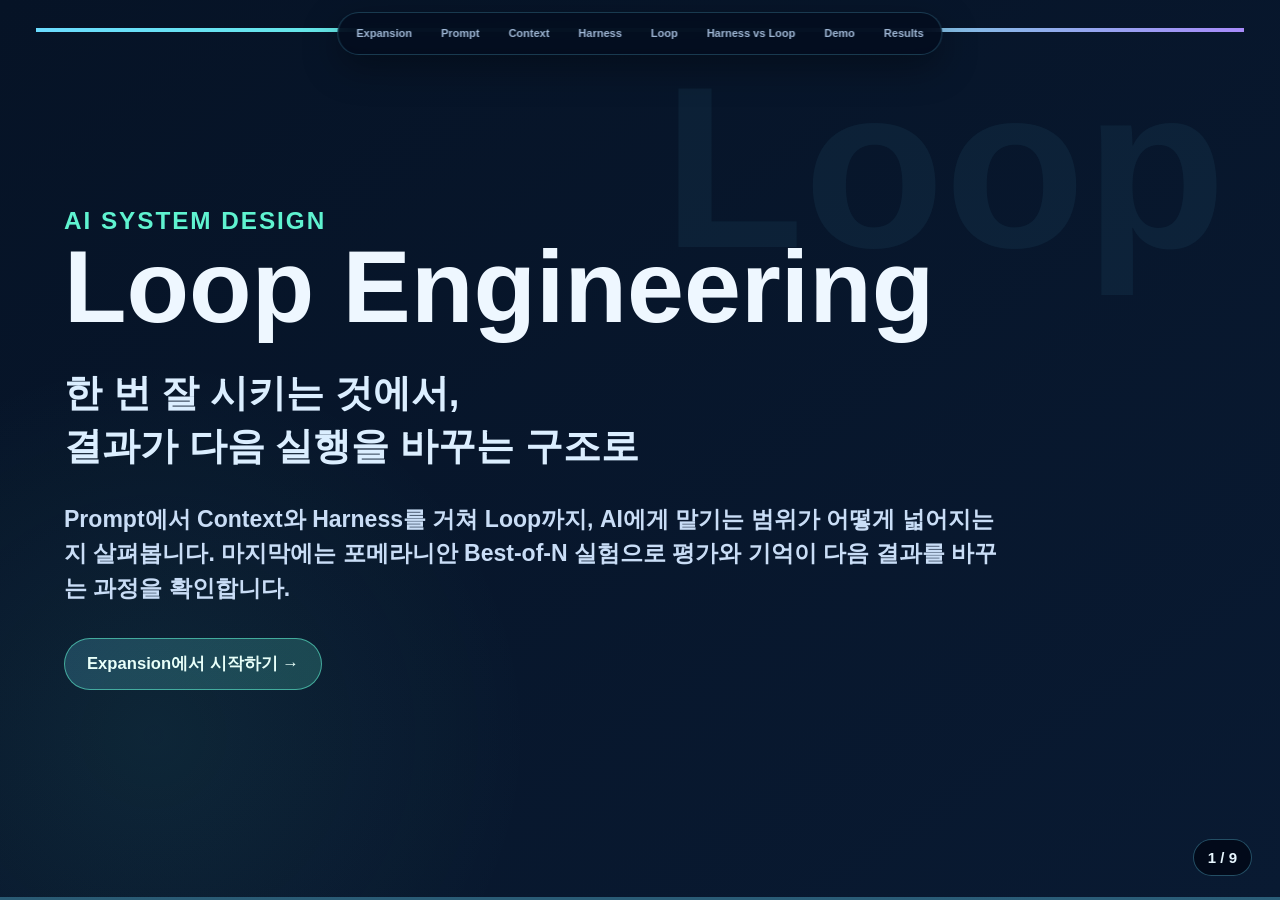
==== commit 9043e874: "feat: convert presentation to multipage navigation" ====
--- a/presentation/index.html
+++ b/presentation/index.html
@@ -3,353 +3,24 @@
 <head>
   <meta charset="utf-8">
   <meta name="viewport" content="width=device-width, initial-scale=1">
-  <title>Loop Engineering</title>
+  <title>Intro · Loop Engineering</title>
   <link rel="stylesheet" href="styles.css">
 </head>
-<body>
-  <nav class="chapter-nav" aria-label="Chapter navigation">
-    <a href="#chapter-expansion" data-chapter-link="expansion">Expansion</a>
-    <a href="#chapter-prompt" data-chapter-link="prompt">Prompt</a>
-    <a href="#chapter-context" data-chapter-link="context">Context</a>
-    <a href="#chapter-harness" data-chapter-link="harness">Harness</a>
-    <a href="#chapter-loop" data-chapter-link="loop">Loop</a>
-    <a href="#chapter-harness-loop" data-chapter-link="harness-loop">Harness vs Loop</a>
-    <a href="#chapter-demo" data-chapter-link="demo">Demo</a>
-    <a href="#chapter-results" data-chapter-link="results">Results</a>
-  </nav>
+<body data-page="index" data-previous-page="" data-next-page="expansion.html">
+  <nav class="chapter-nav" aria-label="Chapter navigation"><a href="expansion.html" data-page="expansion">Expansion</a><a href="prompt.html" data-page="prompt">Prompt</a><a href="context.html" data-page="context">Context</a><a href="harness.html" data-page="harness">Harness</a><a href="loop.html" data-page="loop">Loop</a><a href="harness-vs-loop.html" data-page="harness-loop">Harness vs Loop</a><a href="demo.html" data-page="demo">Demo</a><a href="results.html" data-page="results">Results</a></nav>
   <main class="deck">
-    
+
         <section class="slide title-slide center" data-chapter="intro">
           <div class="title-mark">Loop</div>
           <div><p class="eyebrow">AI System Design</p><h1>Loop Engineering</h1>
-          <p class="title-sub">한 번 잘 시키는 것에서,<br>결과가 다음 실행을 바꾸는 구조로</p></div>
+          <p class="title-sub">한 번 잘 시키는 것에서,<br>결과가 다음 실행을 바꾸는 구조로</p>
+          <p class="lead intro-copy">Prompt에서 Context와 Harness를 거쳐 Loop까지, AI에게 맡기는 범위가 어떻게 넓어지는지 살펴봅니다. 마지막에는 포메라니안 Best-of-N 실험으로 평가와 기억이 다음 결과를 바꾸는 과정을 확인합니다.</p>
+          <a class="start-button" href="expansion.html">Expansion에서 시작하기 →</a></div>
         </section>
-        
-        <section id="chapter-expansion" class="slide spread evolution-slide" data-chapter="expansion">
-          <header><p class="eyebrow">Expansion Map</p><h2>Prompt → Context → Harness → Loop</h2></header>
-          <p class="lead">공식적인 역사나 우열이 아니라, AI에게 맡기는 범위를 넓힐 때 추가되는 설계 관점입니다.</p>
-          <div class="narrative cols-2">
-            <article><h3>왜 관점이 넓어지는가</h3><p>좋은 지시는 방향을 정하지만 판단에 필요한 정보까지 채우지는 못합니다. 정보를 충분히 줘도 실제 파일과 도구에 접근하지 못하면 행동할 수 없고, 행동이 가능해도 결과를 평가해 다시 시도하는 구조는 별도로 설계해야 합니다.</p></article>
-            <article><h3>네 관점이 맡는 역할</h3><p>Prompt는 행동 방향을, Context는 판단 재료를, Harness는 실행과 관찰이 가능한 공간을 제공합니다. Loop는 실행 결과 이후 무엇을 평가하고 기억하며 다음 입력을 어떻게 바꿀지 결정합니다.</p></article>
-          </div>
-          <div class="evolution">
-            <article class="phase"><b>01 · Prompt</b><h3>어떻게 지시할까?</h3><p>역할, 목표, 제약과 출력 형식을 설계해 해야 할 일을 분명하게 만듭니다.</p><em>없는 정보까지 제공하지는 못합니다.</em></article>
-            <article class="phase"><b>02 · Context</b><h3>무엇을 보여줄까?</h3><p>문서, 대화, 코드와 현재 상태처럼 판단에 필요한 정보를 제공합니다.</p><em>정보만으로 실제 행동할 수는 없습니다.</em></article>
-            <article class="phase"><b>03 · Harness</b><h3>어디서 일하게 할까?</h3><p>파일, Git, 테스트, 로그와 권한을 연결해 작업과 관찰을 가능하게 합니다.</p><em>한 번의 행동이 자동 개선을 뜻하지는 않습니다.</em></article>
-            <article class="phase"><b>04 · Loop</b><h3>무엇을 다시 하게 할까?</h3><p>평가와 피드백을 다음 입력에 반영해 반복이 개선을 만들게 합니다.</p><em>평가가 다음 실행을 실제로 바꿉니다.</em></article>
-          </div>
-          <div class="callout">Prompt는 방향, Context는 판단 재료, Harness는 행동 공간, Loop는 결과 이후의 다음 행동을 설계합니다.</div>
-        </section>
-        
-        <section id="chapter-prompt" class="slide spread concept-slide" data-chapter="prompt">
-          <header><p class="eyebrow">Prompt Engineering</p><h2>AI에게 어떻게 잘 시킬 것인가?</h2></header>
-          <div class="question">핵심 질문 · “AI에게 무엇을, 어떤 조건으로 수행하라고 말할 것인가?”</div>
-          <div class="narrative cols-2">
-            <article><h3>무엇인가</h3><p>Prompt Engineering은 AI가 원하는 방향으로 응답하도록 지시문의 구조와 표현을 설계하는 접근입니다. 역할, 목표, 배경, 제약조건, 출력 형식과 예시를 조합해 해야 할 일을 명확하게 만듭니다.</p></article>
-            <article><h3>왜 필요한가</h3><p>지시가 모호하면 같은 모델도 서로 다른 결과를 냅니다. 좋은 Prompt는 성공 기준과 작업 경계를 선명하게 해 불필요한 추측을 줄이고 결과의 일관성을 높입니다.</p></article>
-          </div>
-          <div class="flow big-flow"><div class="node">Human</div><div class="arrow">→</div><div class="node mint">Prompt</div><div class="arrow">→</div><div class="node violet">AI</div><div class="arrow">→</div><div class="node">Result</div><div class="arrow">→</div><div class="node">판단·수정</div><div class="arrow">↺</div></div>
-          <div class="callout">한계 · Prompt는 행동 방향을 바꾸지만 모델에게 없는 정보를 만들어 주지는 않습니다. 결과가 부족하면 사람이 직접 판단하고 Prompt를 다시 고쳐야 합니다.</div>
-        </section>
-        
-        <section id="chapter-context" class="slide spread concept-slide" data-chapter="context">
-          <header><p class="eyebrow">Context Engineering</p><h2>AI가 판단할 때 무엇을 보여줄 것인가?</h2></header>
-          <div class="question">핵심 질문 · “이 판단을 정확히 하려면 지금 어떤 정보를 함께 제공해야 하는가?”</div>
-          <div class="narrative cols-2">
-            <article><h3>Prompt와의 차이</h3><p>Prompt는 AI에게 무엇을 하라고 말하는 지시입니다. Context는 그 지시를 수행할 때 참고하는 사용자 요구, 이전 대화, 문서, 코드, 검색 결과, 메모리와 현재 상태입니다.</p></article>
-            <article><h3>해결하는 문제</h3><p>Context가 빠지면 기존 요구를 놓치거나 잘못된 가정을 하고 현재 프로젝트와 맞지 않는 답을 만들 수 있습니다. 같은 Prompt도 무엇을 함께 보여주느냐에 따라 판단 품질이 달라집니다.</p></article>
-          </div>
-          <div class="context-map"><div class="center-node">AI</div><span>사용자 요구</span><span>이전 대화</span><span>참고 문서</span><span>검색 결과</span><span>메모리</span><span>코드</span><span>현재 상태</span><span>Tool 결과</span></div>
-          <div class="callout">관점은 “어떻게 말할까?”에서 “무엇을 알고 판단하게 할까?”로 넓어집니다. 그러나 충분히 알아도 행동할 환경이 없다면 작업 범위는 제한됩니다.</div>
-        </section>
-        
-        <section id="chapter-harness" class="slide spread concept-slide harness-slide" data-chapter="harness">
-          <header><p class="eyebrow">Harness Engineering</p><h2>AI가 어떤 환경에서 실제로 일하게 할 것인가?</h2></header>
-          <div class="question">핵심 질문 · “AI에게 어떤 도구, 관찰 수단과 권한을 가진 작업 환경을 줄 것인가?”</div>
-          <div class="narrative cols-2">
-            <article><h3>답변에서 행동으로</h3><p>Harness Engineering은 AI가 텍스트를 생성하는 데서 끝나지 않고 실제 작업을 수행하고 그 결과를 관찰하도록 주변 실행 환경을 설계하는 것입니다. Prompt와 Context를 현실의 행동으로 연결합니다.</p></article>
-            <article><h3>검증 가능한 작업</h3><p>파일 저장, 테스트 실행, 브라우저 확인, 로그 분석과 버전 관리를 연결하면 실행 결과를 근거로 다음 결정을 내릴 수 있습니다. 권한은 가능한 행동의 범위와 안전 경계를 정합니다.</p></article>
-          </div>
-          <div class="harness-shell"><div class="agent-core">AI Agent</div><div class="tool-ring"><span>Tools · 실행 행동</span><span>File System · 읽기/수정</span><span>Git · 변경 이력</span><span>Test · 결과 검증</span><span>Logs · 실패 관찰</span><span>Browser · 화면 확인</span><span>Permissions · 행동 경계</span><span>Execution · 코드 실행</span></div></div>
-          <div class="flow agent-flow"><div class="node">코드 작성</div><div class="arrow">→</div><div class="node">파일 저장</div><div class="arrow">→</div><div class="node mint">테스트</div><div class="arrow">→</div><div class="node violet">로그 확인</div><div class="arrow">→</div><div class="node">코드 수정</div></div>
-          <div class="callout">Harness는 Loop의 기반이 됩니다. Evaluator가 테스트와 로그를 읽어 다음 행동을 결정하려면 결과를 실제로 관찰할 수 있어야 하기 때문입니다.</div>
-        </section>
-        
-        <section id="chapter-loop" class="slide spread concept-slide loop-slide" data-chapter="loop">
-          <header><p class="eyebrow">Loop Engineering</p><h2>평가 결과가 다음 실행을 바꾸게 하려면?</h2></header>
-          <p class="lead">Loop Engineering은 같은 작업을 여러 번 실행하는 것이 아니라, 이전 실행을 평가하고 그 결과가 다음 실행의 입력을 바꾸도록 반복 구조 자체를 설계하는 것입니다.</p>
-          <div class="loop-diagram"><div class="node">Goal</div><div class="arrow">→</div><div class="node mint">Generator</div><div class="arrow">→</div><div class="node">Result</div><div class="arrow">→</div><div class="node violet">Evaluator</div><div class="arrow">→</div><div class="node">Feedback</div><div class="arrow">→</div><div class="node mint">Refiner</div><div class="arrow">↺</div></div>
-          <div class="loop-elements"><article><b>Goal</b><p>개선 목표</p></article><article><b>Generator / Actor</b><p>생성과 행동</p></article><article><b>Evaluator</b><p>목표와 비교</p></article><article><b>Feedback</b><p>차이 전달</p></article><article><b>Refiner</b><p>다음 지시 변환</p></article><article><b>State</b><p>결과와 iteration 유지</p></article><article><b>Stop Condition</b><p>목표·횟수·비용</p></article><article><b>Best Result</b><p>최고 결과 보존</p></article></div>
-          <div class="repeat-compare"><article><h3>단순 반복</h3><p>같은 Prompt → 실행 → 같은 Prompt → 실행</p><em>결과가 다음 입력을 바꾸지 않습니다.</em></article><article><h3>Loop Engineering</h3><p>실행 → 평가 → Feedback → Prompt 변경 → 재실행</p><em>핵심은 횟수가 아니라 피드백의 영향입니다.</em></article></div>
-        </section>
-        
-        <section id="chapter-harness-loop" class="slide spread relationship-slide" data-chapter="harness-loop">
-          <header><p class="eyebrow">Harness vs Loop</p><h2>작업 환경과 반복 구조는 다른 질문에 답합니다</h2></header>
-          <div class="compare narrative"><article><h3>Harness Engineering</h3><p>AI가 사용할 도구, 파일 접근, 테스트, 로그, 실행 환경과 권한을 설계합니다. 핵심 질문은 “AI에게 어떤 작업 환경을 줄 것인가?”입니다.</p><ul><li>무엇을 실행하고 관찰할 수 있는가?</li><li>어떤 권한과 안전 경계를 가지는가?</li></ul></article><article><h3>Loop Engineering</h3><p>결과 이후 평가, Feedback, 상태 유지, 종료 조건과 최고 결과 보존을 설계합니다. 핵심 질문은 “결과 이후 무엇을 다시 하게 할 것인가?”입니다.</p><ul><li>무엇을 다음 실행에 전달하는가?</li><li>언제 멈추고 무엇을 기억하는가?</li></ul></article></div>
-          <div class="harness-boundary"><span>Harness Environment</span><div class="flow"><div class="node mint">Generator</div><div class="arrow">→</div><div class="node violet">Evaluator</div><div class="arrow">→</div><div class="node">Refiner</div><div class="arrow">↺</div></div><p>Harness가 작업 기반을 제공하고, 그 환경 안에서 Loop가 결과를 관찰하며 다음 행동을 결정합니다.</p></div>
-        </section>
-        
-        <section id="chapter-demo" class="slide spread demo-intro-slide" data-chapter="demo">
-          <header><p class="eyebrow">Demo Transition</p><h2>Loop를 반복하면 실제로 목표에 더 가까워질까?</h2></header>
-          <div class="narrative cols-2"><article><h3>왜 이 실험인가</h3><p>실제 포메라니안 사진을 고정 원본으로 두고 첫 결과는 일부러 단순한 손그림으로 제한합니다. 형태 차이가 분명해 평가와 피드백이 다음 결과를 어떻게 바꾸는지 관찰하기 좋습니다.</p></article><article><h3>무엇을 검증하는가</h3><p>이미지 모델의 절대 성능을 자랑하려는 것이 아닙니다. Evaluator가 찾은 구조적 차이를 Prompt Refiner가 다음 입력에 반영할 때 실제 결과가 어떻게 달라지는지 확인합니다.</p></article></div>
-          <div class="flow demo-flow"><div class="node">Original Photo</div><div class="arrow">→</div><div class="node mint">Generator</div><div class="arrow">→</div><div class="node">Simple Sketch</div><div class="arrow">→</div><div class="node violet">Evaluator</div><div class="arrow">→</div><div class="node">Feedback</div><div class="arrow">→</div><div class="node mint">Prompt Refiner</div><div class="arrow">↺</div></div>
-          <div class="demo-goals"><article><b>Generate</b><p>매 iteration 후보 3장을 생성합니다.</p></article><article><b>Evaluate</b><p>원본과 구조적 차이를 독립 평가합니다.</p></article><article><b>Select</b><p>현재 최고 후보를 선택합니다.</p></article><article><b>Remember</b><p>Best-so-far를 다음 기준으로 보존합니다.</p></article></div>
-          <div class="callout">관찰 포인트 · 반복 횟수가 아니라 평가 결과가 실제 다음 Prompt와 생성 결과에 반영되는지를 봅니다.</div>
-        </section>
-        
-        <section id="chapter-results" class="slide timeline-slide spread result-slide" data-chapter="results">
-          <header>
-            <p class="eyebrow">Interactive Timeline · run_20260820_075822</p>
-            <h2>Selected result와 Best-so-far를 함께 봅니다</h2>
-          </header>
-          <div class="timeline-layout">
-            <aside class="original-panel">
-              <h3>Original Photo</h3>
-              <div class="image-frame"><img src="assets/latest-run/original_pomeranian.png" alt="Original Photo"></div>
-            </aside>
-            <section class="iteration-panel">
-              <div class="iteration-head">
-                <div><p class="stage-tag">Selected Iteration</p><h3 id="timeline-title">Iteration</h3></div>
-                <div class="score-chip" id="timeline-overall">score</div>
-              </div>
-              <div class="comparison-pair">
-                <article>
-                  <h3>Selected image</h3>
-                  <div class="image-frame"><img id="timeline-image" src="" alt="Selected iteration"></div>
-                </article>
-                <article>
-                  <h3>Best-so-far image</h3>
-                  <div class="image-frame"><img id="timeline-best-image" src="" alt="Best-so-far iteration"></div>
-                </article>
-              </div>
-              <div class="timeline-metrics">
-                <div>
-    <div class="metric">
-      <span>overall</span>
-      <div class="track"><i style="width:0%"></i></div>
-      <b>0.00</b>
-    </div>
-    </div>
-                <div>
-    <div class="metric">
-      <span>best-so-far</span>
-      <div class="track"><i style="width:0%"></i></div>
-      <b>0.00</b>
-    </div>
-    </div>
-                <div>
-    <div class="metric">
-      <span>structure</span>
-      <div class="track"><i style="width:0%"></i></div>
-      <b>0.00</b>
-    </div>
-    </div>
-                <div>
-    <div class="metric">
-      <span>sketch style</span>
-      <div class="track"><i style="width:0%"></i></div>
-      <b>0.00</b>
-    </div>
-    </div>
-              </div>
-            </section>
-          </div>
-          <div class="slider-wrap">
-            <span>Iteration 1</span>
-            <input id="iteration-slider" type="range" min="1" max="8" value="1" step="1">
-            <span>Iteration 8</span>
-          </div>
-          <div class="timeline-details">
-            <article><h3>Selection</h3><div id="timeline-selection"></div></article>
-            <article><h3>Priority Differences</h3><div id="timeline-priority"></div></article>
-            <article><h3>Feedback</h3><div id="timeline-feedback"></div></article>
-            <article><h3>Next Prompt</h3><pre id="timeline-prompt"></pre></article>
-          </div>
-        </section>
-        
-        <section class="slide spread result-slide" data-chapter="results">
-          <header><p class="eyebrow">Results Overview</p><h2>Original, First, Best-so-far, Last</h2></header>
-          <p class="lead">첫 결과와 마지막 결과만 비교하지 않고, 지금까지 관찰된 최고 결과를 함께 봅니다. 마지막 iteration이 항상 최고라는 보장은 없기 때문에 Best-so-far를 별도로 보존합니다.</p>
-          <div class="summary-grid">
-            <article class="result-card"><h3>Original</h3><div class="image-frame"><img src="assets/latest-run/original_pomeranian.png" alt="Original Photo"></div></article>
-            
-    <article class="result-card">
-      <h3>First · Iteration 1</h3>
-      <div class="image-frame"><img src="assets/latest-run/iteration_001_selected.png" alt="First"></div>
-      
-    <div class="metric">
-      <span>iteration</span>
-      <div class="track"><i style="width:80%"></i></div>
-      <b>79.50</b>
-    </div>
-    
-      
-    <div class="metric">
-      <span>best</span>
-      <div class="track"><i style="width:80%"></i></div>
-      <b>79.50</b>
-    </div>
-    
-      <p class="priority">Make the upright ears slightly smaller, higher, and closer together.</p>
-    </article>
-    
-            
-    <article class="result-card">
-      <h3>Best · Iteration 8</h3>
-      <div class="image-frame"><img src="assets/latest-run/iteration_008_selected.png" alt="Best"></div>
-      
-    <div class="metric">
-      <span>iteration</span>
-      <div class="track"><i style="width:91%"></i></div>
-      <b>91.23</b>
-    </div>
-    
-      
-    <div class="metric">
-      <span>best</span>
-      <div class="track"><i style="width:91%"></i></div>
-      <b>91.23</b>
-    </div>
-    
-      <p class="priority">Reduce both eye circles slightly while preserving their close-set placement.</p>
-    </article>
-    
-            
-    <article class="result-card">
-      <h3>Last · Iteration 8</h3>
-      <div class="image-frame"><img src="assets/latest-run/iteration_008_selected.png" alt="Last"></div>
-      
-    <div class="metric">
-      <span>iteration</span>
-      <div class="track"><i style="width:91%"></i></div>
-      <b>91.23</b>
-    </div>
-    
-      
-    <div class="metric">
-      <span>best</span>
-      <div class="track"><i style="width:91%"></i></div>
-      <b>91.23</b>
-    </div>
-    
-      <p class="priority">Reduce both eye circles slightly while preserving their close-set placement.</p>
-    </article>
-    
-          </div>
-        </section>
-        
-        <section class="slide spread result-slide" data-chapter="results">
-          <header><p class="eyebrow">Score Movement</p><h2>현재 점수와 Best-so-far 점수</h2></header>
-          <div class="score-grid">
-            <article class="card score-card"><h3>Iteration score</h3>
-    <svg class="line-chart" viewBox="0 0 520 170" role="img" aria-label="iteration score line chart">
-      <line x1="28" y1="146" x2="492" y2="146" class="axis"></line>
-      <line x1="28" y1="24" x2="28" y2="146" class="axis"></line>
-      <polyline points="28.0,49.0 94.3,44.3 160.6,43.1 226.9,40.8 293.1,39.4 359.4,37.3 425.7,35.6 492.0,34.7" class="series"></polyline>
-      <circle cx="28.0" cy="49.0" r="4"><title>Iter 1: 79.50</title></circle><circle cx="94.3" cy="44.3" r="4"><title>Iter 2: 83.37</title></circle><circle cx="160.6" cy="43.1" r="4"><title>Iter 3: 84.33</title></circle><circle cx="226.9" cy="40.8" r="4"><title>Iter 4: 86.24</title></circle><circle cx="293.1" cy="39.4" r="4"><title>Iter 5: 87.41</title></circle><circle cx="359.4" cy="37.3" r="4"><title>Iter 6: 89.11</title></circle><circle cx="425.7" cy="35.6" r="4"><title>Iter 7: 90.49</title></circle><circle cx="492.0" cy="34.7" r="4"><title>Iter 8: 91.23</title></circle>
-    </svg>
-    <div class="chart"><div class="chart-row">
-              <span>Iter 1</span>
-              <div class="track"><i style="width:80%"></i></div>
-              <b>79.50</b>
-            </div><div class="chart-row">
-              <span>Iter 2</span>
-              <div class="track"><i style="width:83%"></i></div>
-              <b>83.37</b>
-            </div><div class="chart-row">
-              <span>Iter 3</span>
-              <div class="track"><i style="width:84%"></i></div>
-              <b>84.33</b>
-            </div><div class="chart-row">
-              <span>Iter 4</span>
-              <div class="track"><i style="width:86%"></i></div>
-              <b>86.24</b>
-            </div><div class="chart-row">
-              <span>Iter 5</span>
-              <div class="track"><i style="width:87%"></i></div>
-              <b>87.41</b>
-            </div><div class="chart-row">
-              <span>Iter 6</span>
-              <div class="track"><i style="width:89%"></i></div>
-              <b>89.11</b>
-            </div><div class="chart-row">
-              <span>Iter 7</span>
-              <div class="track"><i style="width:90%"></i></div>
-              <b>90.49</b>
-            </div><div class="chart-row">
-              <span>Iter 8</span>
-              <div class="track"><i style="width:91%"></i></div>
-              <b>91.23</b>
-            </div></div></article>
-            <article class="card score-card"><h3>Best-so-far score</h3>
-    <svg class="line-chart" viewBox="0 0 520 170" role="img" aria-label="best so far score line chart">
-      <line x1="28" y1="146" x2="492" y2="146" class="axis"></line>
-      <line x1="28" y1="24" x2="28" y2="146" class="axis"></line>
-      <polyline points="28.0,49.0 94.3,44.3 160.6,43.1 226.9,40.8 293.1,39.4 359.4,37.3 425.7,35.6 492.0,34.7" class="series"></polyline>
-      <circle cx="28.0" cy="49.0" r="4"><title>Iter 1: 79.50</title></circle><circle cx="94.3" cy="44.3" r="4"><title>Iter 2: 83.37</title></circle><circle cx="160.6" cy="43.1" r="4"><title>Iter 3: 84.33</title></circle><circle cx="226.9" cy="40.8" r="4"><title>Iter 4: 86.24</title></circle><circle cx="293.1" cy="39.4" r="4"><title>Iter 5: 87.41</title></circle><circle cx="359.4" cy="37.3" r="4"><title>Iter 6: 89.11</title></circle><circle cx="425.7" cy="35.6" r="4"><title>Iter 7: 90.49</title></circle><circle cx="492.0" cy="34.7" r="4"><title>Iter 8: 91.23</title></circle>
-    </svg>
-    <div class="chart"><div class="chart-row">
-              <span>Iter 1</span>
-              <div class="track"><i style="width:80%"></i></div>
-              <b>79.50</b>
-            </div><div class="chart-row">
-              <span>Iter 2</span>
-              <div class="track"><i style="width:83%"></i></div>
-              <b>83.37</b>
-            </div><div class="chart-row">
-              <span>Iter 3</span>
-              <div class="track"><i style="width:84%"></i></div>
-              <b>84.33</b>
-            </div><div class="chart-row">
-              <span>Iter 4</span>
-              <div class="track"><i style="width:86%"></i></div>
-              <b>86.24</b>
-            </div><div class="chart-row">
-              <span>Iter 5</span>
-              <div class="track"><i style="width:87%"></i></div>
-              <b>87.41</b>
-            </div><div class="chart-row">
-              <span>Iter 6</span>
-              <div class="track"><i style="width:89%"></i></div>
-              <b>89.11</b>
-            </div><div class="chart-row">
-              <span>Iter 7</span>
-              <div class="track"><i style="width:90%"></i></div>
-              <b>90.49</b>
-            </div><div class="chart-row">
-              <span>Iter 8</span>
-              <div class="track"><i style="width:91%"></i></div>
-              <b>91.23</b>
-            </div></div></article>
-            <article class="card score-card"><h3>Update events</h3><div class="insight-list"><p>Iter 1: updated · selected candidate_03</p><p>Iter 2: updated · selected candidate_01</p><p>Iter 3: updated · selected candidate_01</p><p>Iter 4: updated · selected candidate_01</p><p>Iter 5: updated · selected candidate_02</p><p>Iter 6: updated · selected candidate_03</p><p>Iter 7: updated · selected candidate_01</p><p>Iter 8: updated · selected candidate_02</p></div></article>
-          </div>
-        </section>
-        
-        <section class="slide spread result-slide" data-chapter="results">
-          <header><p class="eyebrow">Result Analysis</p><h2>Best-of-N이 보여주는 것</h2></header>
-          <div class="compare">
-            <article class="card"><h3>Best에서 맞은 요소</h3><div class="insight-list"><p>broad upper face</p><p>short balanced ears</p><p>compact seated body</p><p>centered facial features</p></div></article>
-            <article class="card"><h3>아직 어려운 요소</h3><div class="insight-list"><p>eyes could be slightly smaller</p><p>front paws could be a touch narrower</p><p>lower cheek could be subtly fuller</p></div></article>
-          </div>
-          <div class="callout">Iteration score는 흔들릴 수 있지만 Best-so-far는 실제 최고 결과를 유지한다. 그래서 다음 생성 기준이 덜 흔들린다.</div>
-        </section>
-        
-        <section class="slide center conclusion-slide" data-chapter="results">
-          <div>
-            <p class="eyebrow">Conclusion</p>
-            <h2>좋은 Loop는<br>생성만 반복하지 않고<br>선택과 기억을 함께 설계한다.</h2>
-          </div>
-          <div class="conclusion-strip">
-            <span>3 Candidates</span>
-            <span>Independent Evaluation</span>
-            <span>Selected Result</span>
-            <span>Best-so-far</span>
-          </div>
-        </section>
-        
+
   </main>
-  <div class="progress"></div>
-  <script id="run-data" type="application/json">{"runName": "run_20260820_075822", "schemaVersion": "best_of_n_v1", "referenceAsset": "assets/latest-run/original_pomeranian.png", "summary": {"status": "completed", "schema_version": "best_of_n_v1", "stop_reason": "requested_iterations_completed", "requested_iterations": 8, "completed_iterations": 8, "iteration_scores": [79.5, 83.3688, 84.325, 86.2375, 87.4063, 89.1063, 90.4875, 91.2313], "best_so_far_scores": [79.5, 83.3688, 84.325, 86.2375, 87.4063, 89.1063, 90.4875, 91.2313], "best_iteration": 8, "best_candidate": "candidate_02", "final_best_score": 91.2313}, "iterations": [{"iteration": 1, "imageAsset": "assets/latest-run/iteration_001_selected.png", "bestSoFarAsset": "assets/latest-run/iteration_001_selected.png", "nextPrompt": "Use the current Best-so-far sketch as the visual baseline. Keep its large rounded face, centered front-facing seated pose, balanced composition, and simple loose black line style. Make the upright rounded-triangle ears slightly smaller, higher, and closer together, and reduce the body and front paws relative to the head. Plain white background; no color, text, realistic fur, shading, polished rendering, or 3D effects.", "evaluation": {"iteration": 1, "candidates": [{"id": "candidate_01", "file": "candidate_01.png", "face_ratio_score": 70.0, "ear_score": 62.0, "eye_position_score": 72.0, "nose_position_score": 74.0, "head_body_ratio_score": 58.0, "pose_score": 80.0, "silhouette_score": 72.0, "composition_score": 90.0, "sketch_style_score": 90.0, "shape_similarity_score": 72.25, "overall_score": 74.9125, "matched_points": ["centered front-facing pose", "round face", "symmetric front paws"], "differences": ["body is too large relative to the head", "ears are too small and partly buried in the outline"]}, {"id": "candidate_02", "file": "candidate_02.png", "face_ratio_score": 60.0, "ear_score": 78.0, "eye_position_score": 70.0, "nose_position_score": 74.0, "head_body_ratio_score": 65.0, "pose_score": 82.0, "silhouette_score": 66.0, "composition_score": 90.0, "sketch_style_score": 89.0, "shape_similarity_score": 73.125, "overall_score": 75.5063, "matched_points": ["upright triangular ears", "centered seated pose", "simple line style"], "differences": ["face is too narrow", "torso is too tall and elongated"]}, {"id": "candidate_03", "file": "candidate_03.png", "face_ratio_score": 76.0, "ear_score": 74.0, "eye_position_score": 74.0, "nose_position_score": 77.0, "head_body_ratio_score": 70.0, "pose_score": 84.0, "silhouette_score": 78.0, "composition_score": 91.0, "sketch_style_score": 88.0, "shape_similarity_score": 78.0, "overall_score": 79.5, "matched_points": ["large rounded face", "small centered body", "front-facing seated pose", "balanced composition"], "differences": ["ears are wider and lower than the reference", "body and front paws remain slightly too large"]}], "selected_candidate": "candidate_03", "selected_score": 79.5, "previous_best_score": null, "best_updated": true, "best_so_far_score": 79.5, "best_iteration": 1, "best_candidate": "candidate_03", "priority_differences": ["Make the upright ears slightly smaller, higher, and closer together.", "Reduce the body and front paws relative to the large round head."], "suggestions": ["Preserve the centered front-facing pose and simple loose line style.", "Use the iteration 1 selected image as the Best-so-far baseline."]}, "iterationScore": 79.5, "bestSoFarScore": 79.5, "bestUpdated": true, "selectedCandidate": "candidate_03", "candidateAssets": {"candidate_01": "assets/latest-run/iteration_001_candidate_01.png", "candidate_02": "assets/latest-run/iteration_001_candidate_02.png", "candidate_03": "assets/latest-run/iteration_001_candidate_03.png"}}, {"iteration": 2, "imageAsset": "assets/latest-run/iteration_002_selected.png", "bestSoFarAsset": "assets/latest-run/iteration_002_selected.png", "nextPrompt": "Use the current Best-so-far sketch as the visual baseline. Preserve its large round head, compact seated body, short symmetric front paws, small high-set ears, centered pose, and simple black-on-white line style. Move the eyes slightly closer together without changing their height, and scale the full puppy slightly larger within the square frame. Plain white background; no color, text, realistic fur, shading, polished rendering, or 3D effects.", "evaluation": {"iteration": 2, "candidates": [{"id": "candidate_01", "file": "candidate_01.png", "face_ratio_score": 80.0, "ear_score": 80.0, "eye_position_score": 77.0, "nose_position_score": 80.0, "head_body_ratio_score": 82.0, "pose_score": 86.0, "silhouette_score": 82.0, "composition_score": 92.0, "sketch_style_score": 89.0, "shape_similarity_score": 82.375, "overall_score": 83.3688, "matched_points": ["large round head", "compact seated body", "short symmetric front paws", "small high-set ears", "centered pose"], "differences": ["eyes are slightly too widely spaced", "puppy occupies slightly too little of the frame"]}, {"id": "candidate_02", "file": "candidate_02.png", "face_ratio_score": 78.0, "ear_score": 79.0, "eye_position_score": 76.0, "nose_position_score": 79.0, "head_body_ratio_score": 75.0, "pose_score": 85.0, "silhouette_score": 79.0, "composition_score": 91.0, "sketch_style_score": 89.0, "shape_similarity_score": 80.25, "overall_score": 81.5625, "matched_points": ["round face", "upright ears", "front-facing seated pose", "plain background"], "differences": ["body remains taller than the reference ratio", "front paws are too long"]}, {"id": "candidate_03", "file": "candidate_03.png", "face_ratio_score": 76.0, "ear_score": 80.0, "eye_position_score": 74.0, "nose_position_score": 78.0, "head_body_ratio_score": 72.0, "pose_score": 82.0, "silhouette_score": 76.0, "composition_score": 85.0, "sketch_style_score": 35.0, "shape_similarity_score": 77.875, "overall_score": 71.4438, "matched_points": ["high-set ears", "centered pose", "large facial silhouette"], "differences": ["black background violates the plain white background requirement", "dark presentation weakens the simple black-on-white sketch style", "body is still too tall"]}], "selected_candidate": "candidate_01", "selected_score": 83.3688, "previous_best_score": 79.5, "best_updated": true, "best_so_far_score": 83.3688, "best_iteration": 2, "best_candidate": "candidate_01", "priority_differences": ["Move the eyes slightly closer together while preserving their height.", "Scale the full puppy slightly larger within the square frame."], "suggestions": ["Preserve the improved compact body, short paws, small high-set ears, and centered pose.", "Maintain a true plain white background with simple black lines."]}, "iterationScore": 83.3688, "bestSoFarScore": 83.3688, "bestUpdated": true, "selectedCandidate": "candidate_01", "candidateAssets": {"candidate_01": "assets/latest-run/iteration_002_candidate_01.png", "candidate_02": "assets/latest-run/iteration_002_candidate_02.png", "candidate_03": "assets/latest-run/iteration_002_candidate_03.png"}}, {"iteration": 3, "imageAsset": "assets/latest-run/iteration_003_selected.png", "bestSoFarAsset": "assets/latest-run/iteration_003_selected.png", "nextPrompt": "Use the current Best-so-far sketch as the visual baseline. Preserve its improved close eye spacing, centered front-facing pose, larger framing, plain white background, and simple black line style. Reduce the torso and front paws without shrinking the overall framing, make the ears slightly narrower, and round the lower cheeks subtly. No color, text, realistic fur, shading, polished rendering, or 3D effects.", "evaluation": {"iteration": 3, "candidates": [{"id": "candidate_01", "file": "candidate_01.png", "face_ratio_score": 82.0, "ear_score": 82.0, "eye_position_score": 83.0, "nose_position_score": 82.0, "head_body_ratio_score": 76.0, "pose_score": 87.0, "silhouette_score": 82.0, "composition_score": 94.0, "sketch_style_score": 89.0, "shape_similarity_score": 83.5, "overall_score": 84.325, "matched_points": ["closer eye spacing", "large round facial silhouette", "centered front-facing pose", "strong frame usage", "plain white background"], "differences": ["body and front paws grew too large relative to the head", "ears remain slightly too broad", "face could be subtly rounder through the lower cheeks"]}, {"id": "candidate_02", "file": "candidate_02.png", "face_ratio_score": 80.0, "ear_score": 81.0, "eye_position_score": 84.0, "nose_position_score": 82.0, "head_body_ratio_score": 70.0, "pose_score": 86.0, "silhouette_score": 79.0, "composition_score": 93.0, "sketch_style_score": 90.0, "shape_similarity_score": 81.875, "overall_score": 83.0938, "matched_points": ["good eye spacing", "clean simple sketch style", "balanced centered framing"], "differences": ["torso is too tall", "front paws are too long", "face-to-body separation is too strong"]}, {"id": "candidate_03", "file": "candidate_03.png", "face_ratio_score": 81.0, "ear_score": 82.0, "eye_position_score": 84.0, "nose_position_score": 83.0, "head_body_ratio_score": 69.0, "pose_score": 85.0, "silhouette_score": 78.0, "composition_score": 92.0, "sketch_style_score": 89.0, "shape_similarity_score": 81.75, "overall_score": 82.8375, "matched_points": ["closer eye placement", "clear nose placement", "simple black-on-white lines"], "differences": ["body is substantially too large", "front legs are elongated", "overall silhouette is more rectangular than the reference"]}], "selected_candidate": "candidate_01", "selected_score": 84.325, "previous_best_score": 83.3688, "best_updated": true, "best_so_far_score": 84.325, "best_iteration": 3, "best_candidate": "candidate_01", "priority_differences": ["Reduce the torso and front paws while keeping the improved larger framing.", "Make the ears slightly narrower and less broad.", "Round the lower cheeks subtly to better match the reference face shape."], "suggestions": ["Preserve the improved eye spacing, centered pose, white background, and simple line style.", "Use the iteration 3 selected image as the Best-so-far baseline."]}, "iterationScore": 84.325, "bestSoFarScore": 84.325, "bestUpdated": true, "selectedCandidate": "candidate_01", "candidateAssets": {"candidate_01": "assets/latest-run/iteration_003_candidate_01.png", "candidate_02": "assets/latest-run/iteration_003_candidate_02.png", "candidate_03": "assets/latest-run/iteration_003_candidate_03.png"}}, {"iteration": 4, "imageAsset": "assets/latest-run/iteration_004_selected.png", "bestSoFarAsset": "assets/latest-run/iteration_004_selected.png", "nextPrompt": "Use the current Best-so-far sketch as the baseline. Preserve its rounded lower cheeks, centered front-facing pose, nose position, larger framing, plain white background, and simple black line style. Reduce the body and front paws a little more relative to the head, make the ears slightly narrower and closer together, and move the eyes subtly closer without changing their height. No color, text, realistic fur, shading, polished rendering, or 3D effects.", "evaluation": {"iteration": 4, "candidates": [{"id": "candidate_01", "file": "candidate_01.png", "face_ratio_score": 85.0, "ear_score": 84.0, "eye_position_score": 84.0, "nose_position_score": 85.0, "head_body_ratio_score": 81.0, "pose_score": 88.0, "silhouette_score": 85.0, "composition_score": 94.0, "sketch_style_score": 89.0, "shape_similarity_score": 85.75, "overall_score": 86.2375, "matched_points": ["rounded face and lower cheeks", "compact centered seated body", "shorter front paws", "stable eye and nose placement", "plain white sketch presentation"], "differences": ["body can still be slightly smaller relative to the head", "ears remain a little broad", "eyes could move a touch closer"]}, {"id": "candidate_02", "file": "candidate_02.png", "face_ratio_score": 84.0, "ear_score": 83.0, "eye_position_score": 84.0, "nose_position_score": 85.0, "head_body_ratio_score": 76.0, "pose_score": 87.0, "silhouette_score": 82.0, "composition_score": 93.0, "sketch_style_score": 89.0, "shape_similarity_score": 84.25, "overall_score": 84.9625, "matched_points": ["round face", "centered seated pose", "clear simple line style"], "differences": ["torso remains too tall", "front paws are too long", "ear tips spread outward"]}, {"id": "candidate_03", "file": "candidate_03.png", "face_ratio_score": 83.0, "ear_score": 84.0, "eye_position_score": 84.0, "nose_position_score": 84.0, "head_body_ratio_score": 71.0, "pose_score": 86.0, "silhouette_score": 80.0, "composition_score": 92.0, "sketch_style_score": 89.0, "shape_similarity_score": 83.0, "overall_score": 83.9, "matched_points": ["large facial silhouette", "good eye spacing", "simple black-on-white sketch"], "differences": ["body is too long", "front legs dominate the lower silhouette", "face-to-body ratio is weaker"]}], "selected_candidate": "candidate_01", "selected_score": 86.2375, "previous_best_score": 84.325, "best_updated": true, "best_so_far_score": 86.2375, "best_iteration": 4, "best_candidate": "candidate_01", "priority_differences": ["Reduce the body and front paws a little more relative to the head.", "Make the ears slightly narrower and closer together.", "Move the eyes subtly closer while preserving their height."], "suggestions": ["Preserve the rounded lower cheeks, centered pose, nose position, framing, and simple black-on-white style.", "Use iteration 4 candidate_01 as the next Best-so-far baseline."]}, "iterationScore": 86.2375, "bestSoFarScore": 86.2375, "bestUpdated": true, "selectedCandidate": "candidate_01", "candidateAssets": {"candidate_01": "assets/latest-run/iteration_004_candidate_01.png", "candidate_02": "assets/latest-run/iteration_004_candidate_02.png", "candidate_03": "assets/latest-run/iteration_004_candidate_03.png"}}, {"iteration": 5, "imageAsset": "assets/latest-run/iteration_005_selected.png", "bestSoFarAsset": "assets/latest-run/iteration_005_selected.png", "nextPrompt": "Use the current Best-so-far sketch as the baseline. Preserve its close narrow ears, centered seated pose, nose placement, framing, plain white background, and simple black line style. Shorten the torso and front paws slightly more, reduce the eye size while keeping their close spacing and height, make the upper face subtly wider than the lower muzzle, and tuck the small side paws closer to the body silhouette. No color, text, realistic fur, shading, polished rendering, or 3D effects.", "evaluation": {"iteration": 5, "candidates": [{"id": "candidate_01", "file": "candidate_01.png", "face_ratio_score": 84.0, "ear_score": 85.0, "eye_position_score": 85.0, "nose_position_score": 85.0, "head_body_ratio_score": 76.0, "pose_score": 87.0, "silhouette_score": 82.0, "composition_score": 93.0, "sketch_style_score": 89.0, "shape_similarity_score": 84.625, "overall_score": 85.2813, "matched_points": ["narrower ears", "stable centered face", "simple line style"], "differences": ["body is still too tall", "front paws remain long", "lower silhouette is too rectangular"]}, {"id": "candidate_02", "file": "candidate_02.png", "face_ratio_score": 86.0, "ear_score": 87.0, "eye_position_score": 86.0, "nose_position_score": 86.0, "head_body_ratio_score": 83.0, "pose_score": 89.0, "silhouette_score": 86.0, "composition_score": 94.0, "sketch_style_score": 89.0, "shape_similarity_score": 87.125, "overall_score": 87.4063, "matched_points": ["round balanced face", "closer upright ears", "shorter torso", "centered seated pose", "clean black-on-white sketch"], "differences": ["body and paws can be slightly shorter", "eyes are larger than the reference", "side paws are too prominent", "upper face could be subtly wider"]}, {"id": "candidate_03", "file": "candidate_03.png", "face_ratio_score": 85.0, "ear_score": 86.0, "eye_position_score": 86.0, "nose_position_score": 86.0, "head_body_ratio_score": 82.0, "pose_score": 88.0, "silhouette_score": 85.0, "composition_score": 93.0, "sketch_style_score": 88.0, "shape_similarity_score": 86.375, "overall_score": 86.6188, "matched_points": ["compact face cluster", "narrow ear silhouette", "plain white background"], "differences": ["torso is slightly narrow and long", "front paws are still oversized", "lower outline is less balanced"]}], "selected_candidate": "candidate_02", "selected_score": 87.4063, "previous_best_score": 86.2375, "best_updated": true, "best_so_far_score": 87.4063, "best_iteration": 5, "best_candidate": "candidate_02", "priority_differences": ["Shorten the torso and front paws slightly more.", "Reduce the eye size while preserving their close spacing and height.", "Make the upper face subtly wider than the lower muzzle area.", "Reduce the small side paws so they sit closer to the body silhouette."], "suggestions": ["Preserve the close narrow ears, centered seated pose, nose placement, and simple black-on-white style.", "Use iteration 5 candidate_02 as the Best-so-far baseline."]}, "iterationScore": 87.4063, "bestSoFarScore": 87.4063, "bestUpdated": true, "selectedCandidate": "candidate_02", "candidateAssets": {"candidate_01": "assets/latest-run/iteration_005_candidate_01.png", "candidate_02": "assets/latest-run/iteration_005_candidate_02.png", "candidate_03": "assets/latest-run/iteration_005_candidate_03.png"}}, {"iteration": 6, "imageAsset": "assets/latest-run/iteration_006_selected.png", "bestSoFarAsset": "assets/latest-run/iteration_006_selected.png", "nextPrompt": "Use the current Best-so-far sketch as the baseline. Preserve its smaller close-set eyes, wide rounded face, centered compact pose, framing, plain white background, and simple black line style. Reduce the body slightly more, make the ears a touch smaller without moving them, lower the nose marginally while keeping it centered, and tuck the side paws further into the body silhouette. No color, text, realistic fur, shading, polished rendering, or 3D effects.", "evaluation": {"iteration": 6, "candidates": [{"id": "candidate_01", "file": "candidate_01.png", "face_ratio_score": 87.0, "ear_score": 87.0, "eye_position_score": 90.0, "nose_position_score": 88.0, "head_body_ratio_score": 83.0, "pose_score": 89.0, "silhouette_score": 86.0, "composition_score": 93.0, "sketch_style_score": 89.0, "shape_similarity_score": 87.875, "overall_score": 88.0438, "matched_points": ["smaller close eyes", "broad round face", "centered seated pose"], "differences": ["body remains slightly broad", "front paws are still large", "side paws protrude"]}, {"id": "candidate_02", "file": "candidate_02.png", "face_ratio_score": 88.0, "ear_score": 87.0, "eye_position_score": 89.0, "nose_position_score": 88.0, "head_body_ratio_score": 82.0, "pose_score": 89.0, "silhouette_score": 86.0, "composition_score": 94.0, "sketch_style_score": 89.0, "shape_similarity_score": 87.875, "overall_score": 88.0438, "matched_points": ["wide upper face", "small eyes", "balanced composition", "simple line style"], "differences": ["torso is a little tall", "front paws are long", "ear tips remain broad"]}, {"id": "candidate_03", "file": "candidate_03.png", "face_ratio_score": 89.0, "ear_score": 88.0, "eye_position_score": 90.0, "nose_position_score": 88.0, "head_body_ratio_score": 86.0, "pose_score": 90.0, "silhouette_score": 88.0, "composition_score": 94.0, "sketch_style_score": 89.0, "shape_similarity_score": 89.125, "overall_score": 89.1063, "matched_points": ["wide rounded upper face", "small close-set eyes", "compact seated body", "shorter balanced front paws", "clean centered composition"], "differences": ["body could be slightly smaller still", "ears could be a touch smaller", "nose could sit marginally lower", "side paws remain visible beyond the silhouette"]}], "selected_candidate": "candidate_03", "selected_score": 89.1063, "previous_best_score": 87.4063, "best_updated": true, "best_so_far_score": 89.1063, "best_iteration": 6, "best_candidate": "candidate_03", "priority_differences": ["Reduce the body slightly more while keeping the current framing.", "Make the ears a touch smaller without changing their placement.", "Lower the nose marginally while preserving centered alignment.", "Tuck the side paws further into the body silhouette."], "suggestions": ["Preserve the smaller eye size, wide rounded face, compact pose, and simple black-on-white sketch style.", "Use iteration 6 candidate_03 as the next Best-so-far baseline."]}, "iterationScore": 89.1063, "bestSoFarScore": 89.1063, "bestUpdated": true, "selectedCandidate": "candidate_03", "candidateAssets": {"candidate_01": "assets/latest-run/iteration_006_candidate_01.png", "candidate_02": "assets/latest-run/iteration_006_candidate_02.png", "candidate_03": "assets/latest-run/iteration_006_candidate_03.png"}}, {"iteration": 7, "imageAsset": "assets/latest-run/iteration_007_selected.png", "bestSoFarAsset": "assets/latest-run/iteration_007_selected.png", "nextPrompt": "Use iteration 7 candidate_01, the current Best-so-far sketch, as the baseline. Preserve its wide rounded face, small close-set eyes, compact body, tucked side-paw silhouette, centered framing, plain white background, and simple black line style. Make both ears slightly shorter without changing their placement, shorten the front paws marginally without widening the torso, and lower the centered nose a very small amount. No color, text, realistic fur, shading, polished rendering, or 3D effects.", "evaluation": {"iteration": 7, "candidates": [{"id": "candidate_01", "file": "candidate_01.png", "face_ratio_score": 90.0, "ear_score": 89.0, "eye_position_score": 90.0, "nose_position_score": 90.0, "head_body_ratio_score": 90.0, "pose_score": 91.0, "silhouette_score": 91.0, "composition_score": 95.0, "sketch_style_score": 89.0, "shape_similarity_score": 90.75, "overall_score": 90.4875, "matched_points": ["wide rounded upper face", "small close-set eyes", "smaller compact torso", "side paws integrated into silhouette", "centered front-facing pose"], "differences": ["ears remain slightly taller than the photo", "front paws could be marginally shorter", "nose could sit a touch lower"]}, {"id": "candidate_02", "file": "candidate_02.png", "face_ratio_score": 90.0, "ear_score": 90.0, "eye_position_score": 90.0, "nose_position_score": 90.0, "head_body_ratio_score": 87.0, "pose_score": 90.0, "silhouette_score": 88.0, "composition_score": 94.0, "sketch_style_score": 89.0, "shape_similarity_score": 89.875, "overall_score": 89.7438, "matched_points": ["smaller ears", "wide face", "centered lower nose", "clean simple line style"], "differences": ["body remains tall", "front paws are long", "side paws still protrude"]}, {"id": "candidate_03", "file": "candidate_03.png", "face_ratio_score": 90.0, "ear_score": 89.0, "eye_position_score": 90.0, "nose_position_score": 90.0, "head_body_ratio_score": 88.0, "pose_score": 90.0, "silhouette_score": 88.0, "composition_score": 94.0, "sketch_style_score": 89.0, "shape_similarity_score": 89.875, "overall_score": 89.7438, "matched_points": ["balanced rounded face", "small eyes", "centered nose", "stable composition"], "differences": ["side paws remain visible", "torso could be smaller", "ear tips remain broad"]}], "selected_candidate": "candidate_01", "selected_score": 90.4875, "previous_best_score": 89.1063, "best_updated": true, "best_so_far_score": 90.4875, "best_iteration": 7, "best_candidate": "candidate_01", "priority_differences": ["Make both ears slightly shorter while keeping their placement and rounded-triangle shape.", "Shorten the front paws marginally without widening the torso.", "Lower the centered nose a very small amount.", "Preserve the newly compact body and tucked side-paw silhouette."], "suggestions": ["Use iteration 7 candidate_01 as the next Best-so-far baseline.", "Preserve the wide rounded face, small close-set eyes, compact pose, centered framing, and simple black line style."]}, "iterationScore": 90.4875, "bestSoFarScore": 90.4875, "bestUpdated": true, "selectedCandidate": "candidate_01", "candidateAssets": {"candidate_01": "assets/latest-run/iteration_007_candidate_01.png", "candidate_02": "assets/latest-run/iteration_007_candidate_02.png", "candidate_03": "assets/latest-run/iteration_007_candidate_03.png"}}, {"iteration": 8, "imageAsset": "assets/latest-run/iteration_008_selected.png", "bestSoFarAsset": "assets/latest-run/iteration_008_selected.png", "nextPrompt": "Use iteration 8 candidate_02, the current Best-so-far sketch, as the baseline. Preserve its broad upper face, compact seated body, short balanced ears, centered nose, tucked side silhouette, framing, plain white background, and simple black line style. Make both eye circles slightly smaller without changing their close-set placement, narrow the front paws slightly without lengthening them, and add subtle fullness to the lower cheek outline. No color, text, realistic fur, shading, polished rendering, or 3D effects.", "evaluation": {"iteration": 8, "candidates": [{"id": "candidate_01", "file": "candidate_01.png", "face_ratio_score": 91.0, "ear_score": 91.0, "eye_position_score": 89.0, "nose_position_score": 91.0, "head_body_ratio_score": 89.0, "pose_score": 91.0, "silhouette_score": 91.0, "composition_score": 95.0, "sketch_style_score": 89.0, "shape_similarity_score": 91.0, "overall_score": 90.7, "matched_points": ["shorter symmetrical ears", "wide rounded face", "short front paws", "tucked side silhouette", "centered pose"], "differences": ["eyes are slightly large", "torso is marginally taller than ideal", "cheek outline is a little narrow"]}, {"id": "candidate_02", "file": "candidate_02.png", "face_ratio_score": 92.0, "ear_score": 91.0, "eye_position_score": 90.0, "nose_position_score": 91.0, "head_body_ratio_score": 90.0, "pose_score": 92.0, "silhouette_score": 92.0, "composition_score": 95.0, "sketch_style_score": 89.0, "shape_similarity_score": 91.625, "overall_score": 91.2313, "matched_points": ["broad upper face", "short balanced ears", "compact seated body", "centered facial features", "clean tucked silhouette"], "differences": ["eyes could be slightly smaller", "front paws could be a touch narrower", "lower cheek could be subtly fuller"]}, {"id": "candidate_03", "file": "candidate_03.png", "face_ratio_score": 91.0, "ear_score": 90.0, "eye_position_score": 90.0, "nose_position_score": 91.0, "head_body_ratio_score": 88.0, "pose_score": 91.0, "silhouette_score": 90.0, "composition_score": 94.0, "sketch_style_score": 89.0, "shape_similarity_score": 90.625, "overall_score": 90.3813, "matched_points": ["wide face", "lower centered nose", "simple line quality", "hidden side paws"], "differences": ["body is taller", "front paws read as long", "ear tips remain slightly broad"]}], "selected_candidate": "candidate_02", "selected_score": 91.2313, "previous_best_score": 90.4875, "best_updated": true, "best_so_far_score": 91.2313, "best_iteration": 8, "best_candidate": "candidate_02", "priority_differences": ["Reduce both eye circles slightly while preserving their close-set placement.", "Narrow the front paws a little without increasing their length.", "Add a subtle amount of fullness to the lower cheek outline.", "Preserve the compact body, short ears, centered nose, and tucked silhouette."], "suggestions": ["Use iteration 8 candidate_02 as the next Best-so-far baseline.", "Keep the drawing as a sparse black-on-white hand sketch with no added detail or shading."]}, "iterationScore": 91.2313, "bestSoFarScore": 91.2313, "bestUpdated": true, "selectedCandidate": "candidate_02", "candidateAssets": {"candidate_01": "assets/latest-run/iteration_008_candidate_01.png", "candidate_02": "assets/latest-run/iteration_008_candidate_02.png", "candidate_03": "assets/latest-run/iteration_008_candidate_03.png"}}]}</script>
+  <div class="page-position">1 / 9</div>
+
   <script src="script.js"></script>
 </body>
 </html>
--- a/presentation/styles.css
+++ b/presentation/styles.css
@@ -40,7 +40,9 @@
 .deck {
   background: #01050e;
   display: block;
+  height: auto;
   min-height: 100vh;
+  overflow: visible;
   padding: 0;
 }
 
@@ -110,6 +112,31 @@
   margin-top: clamp(56px, 9vh, 112px);
 }
 
+.intro-copy {
+  margin-top: 30px;
+  max-width: 940px;
+}
+
+.start-button {
+  background: linear-gradient(110deg, rgba(107, 220, 255, 0.2), rgba(95, 243, 208, 0.2));
+  border: 1px solid rgba(95, 243, 208, 0.58);
+  border-radius: 999px;
+  color: #e8fff9;
+  display: inline-block;
+  font-size: clamp(16px, 1.3vw, 20px);
+  font-weight: 850;
+  margin-top: 32px;
+  padding: 14px 22px;
+  text-decoration: none;
+}
+
+.start-button:hover,
+.start-button:focus-visible {
+  background: linear-gradient(110deg, rgba(107, 220, 255, 0.32), rgba(95, 243, 208, 0.3));
+  outline: 2px solid rgba(107, 220, 255, 0.48);
+  outline-offset: 3px;
+}
+
 .slide:nth-child(even) {
   background:
     radial-gradient(circle at 86% 18%, rgba(167, 139, 250, 0.11), transparent 30%),
@@ -852,7 +879,7 @@
 }
 
 .footer,
-.progress {
+.page-position {
   color: rgba(238, 247, 255, 0.62);
   font-size: 13px;
   position: fixed;
@@ -864,7 +891,7 @@
   left: 42px;
 }
 
-.progress {
+.page-position {
   backdrop-filter: blur(12px);
   background: rgba(2, 8, 23, 0.82);
   border: 1px solid rgba(107, 220, 255, 0.32);
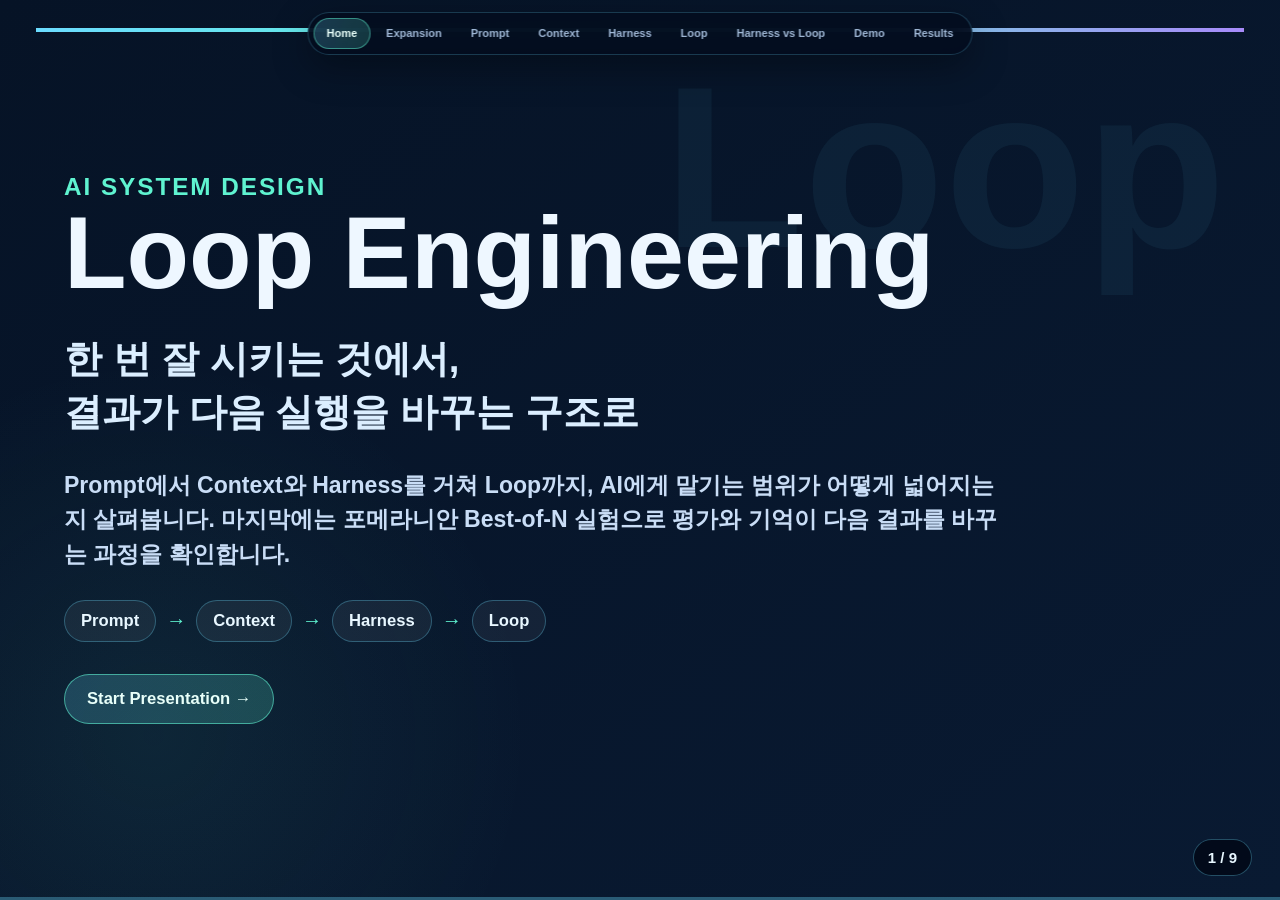
==== commit a8a4fee3: "chore: update loop experiment results" ====
--- a/presentation/index.html
+++ b/presentation/index.html
@@ -7,7 +7,7 @@
   <link rel="stylesheet" href="styles.css">
 </head>
 <body data-page="index" data-previous-page="" data-next-page="expansion.html">
-  <nav class="chapter-nav" aria-label="Chapter navigation"><a href="expansion.html" data-page="expansion">Expansion</a><a href="prompt.html" data-page="prompt">Prompt</a><a href="context.html" data-page="context">Context</a><a href="harness.html" data-page="harness">Harness</a><a href="loop.html" data-page="loop">Loop</a><a href="harness-vs-loop.html" data-page="harness-loop">Harness vs Loop</a><a href="demo.html" data-page="demo">Demo</a><a href="results.html" data-page="results">Results</a></nav>
+  <nav class="chapter-nav" aria-label="Chapter navigation"><a href="index.html" data-page="index" class="active" aria-current="page">Home</a><a href="expansion.html" data-page="expansion">Expansion</a><a href="prompt.html" data-page="prompt">Prompt</a><a href="context.html" data-page="context">Context</a><a href="harness.html" data-page="harness">Harness</a><a href="loop.html" data-page="loop">Loop</a><a href="harness-vs-loop.html" data-page="harness-loop">Harness vs Loop</a><a href="demo.html" data-page="demo">Demo</a><a href="results.html" data-page="results">Results</a></nav>
   <main class="deck">
 
         <section class="slide title-slide center" data-chapter="intro">
@@ -15,7 +15,8 @@
           <div><p class="eyebrow">AI System Design</p><h1>Loop Engineering</h1>
           <p class="title-sub">한 번 잘 시키는 것에서,<br>결과가 다음 실행을 바꾸는 구조로</p>
           <p class="lead intro-copy">Prompt에서 Context와 Harness를 거쳐 Loop까지, AI에게 맡기는 범위가 어떻게 넓어지는지 살펴봅니다. 마지막에는 포메라니안 Best-of-N 실험으로 평가와 기억이 다음 결과를 바꾸는 과정을 확인합니다.</p>
-          <a class="start-button" href="expansion.html">Expansion에서 시작하기 →</a></div>
+          <div class="home-flow" aria-label="Presentation flow"><span>Prompt</span><b>→</b><span>Context</span><b>→</b><span>Harness</span><b>→</b><span>Loop</span></div>
+          <a class="start-button" href="expansion.html">Start Presentation →</a></div>
         </section>
 
   </main>
--- a/presentation/styles.css
+++ b/presentation/styles.css
@@ -115,6 +115,29 @@
 .intro-copy {
   margin-top: 30px;
   max-width: 940px;
+}
+
+.home-flow {
+  align-items: center;
+  display: flex;
+  flex-wrap: wrap;
+  gap: 10px;
+  margin-top: 28px;
+}
+
+.home-flow span {
+  background: rgba(255, 255, 255, 0.055);
+  border: 1px solid rgba(107, 220, 255, 0.3);
+  border-radius: 999px;
+  color: #e8f7ff;
+  font-size: clamp(15px, 1.3vw, 20px);
+  font-weight: 850;
+  padding: 10px 16px;
+}
+
+.home-flow b {
+  color: var(--mint);
+  font-size: 20px;
 }
 
 .start-button {
